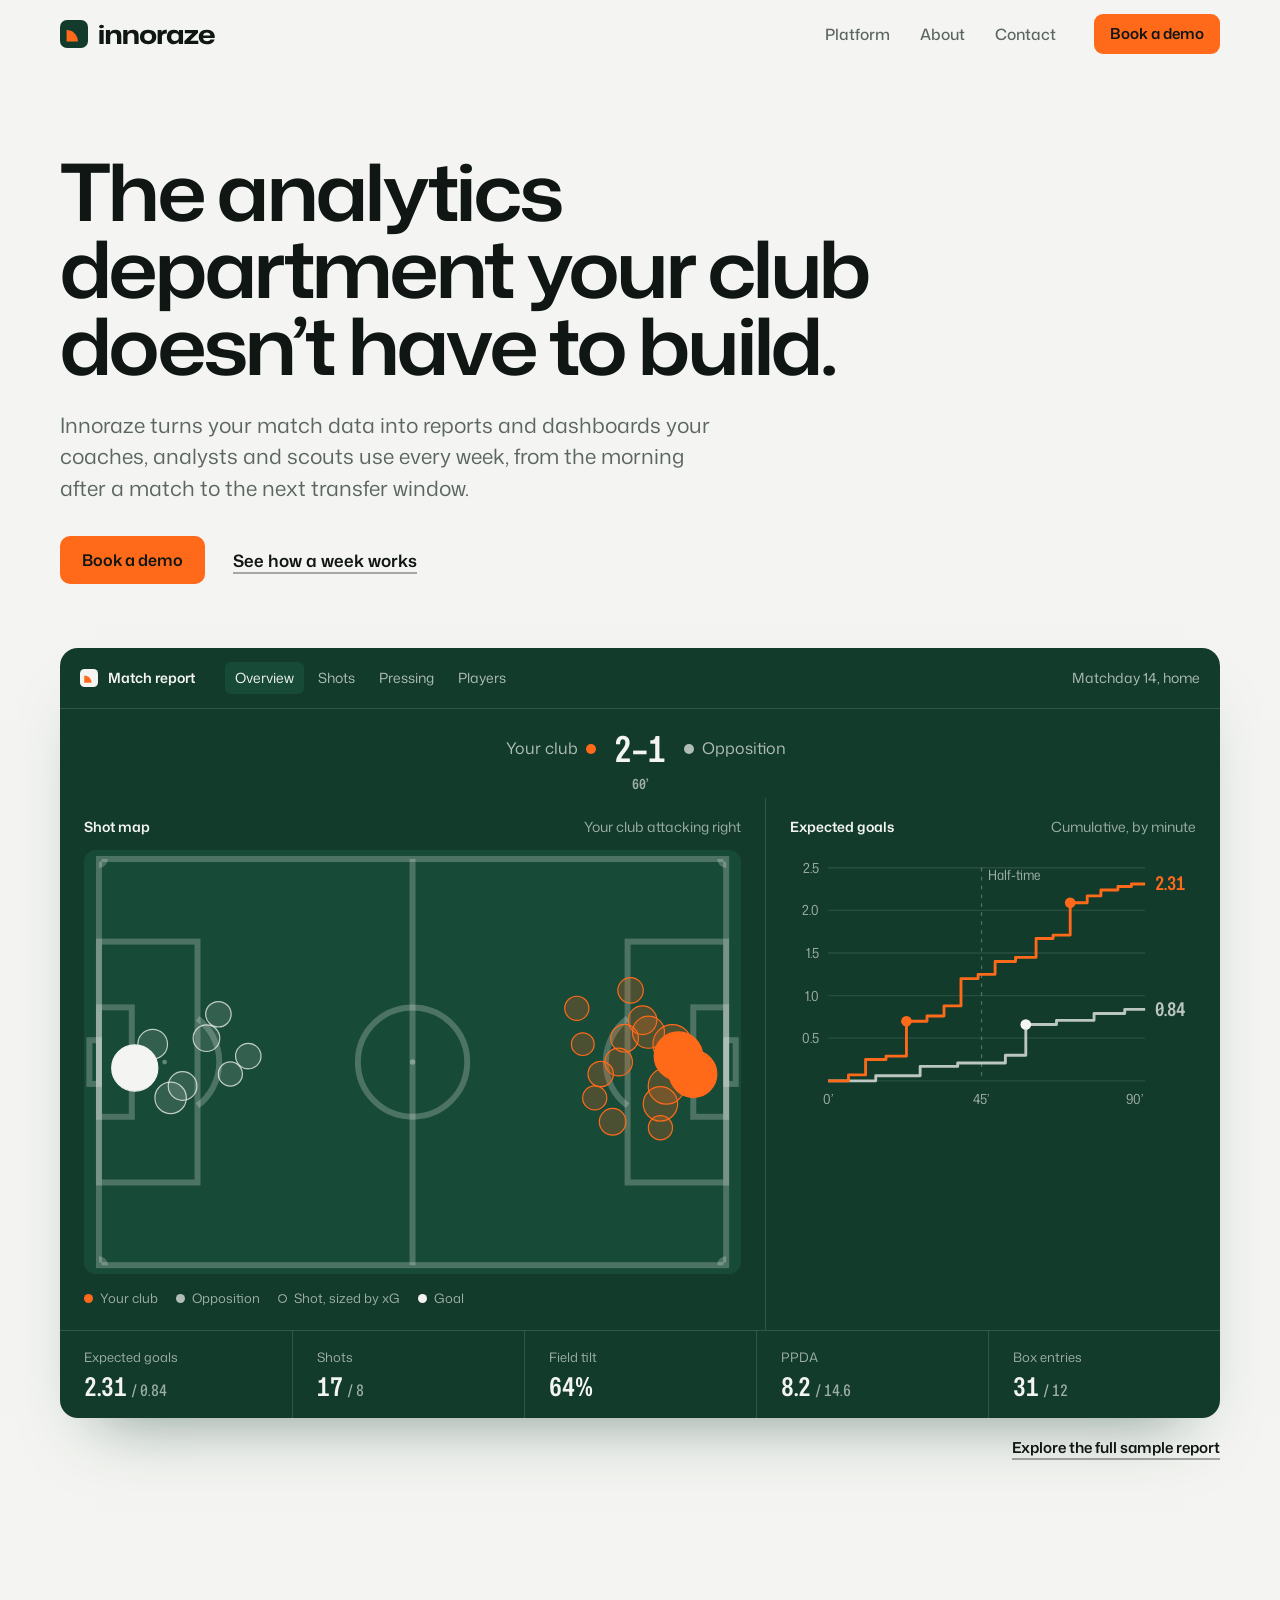
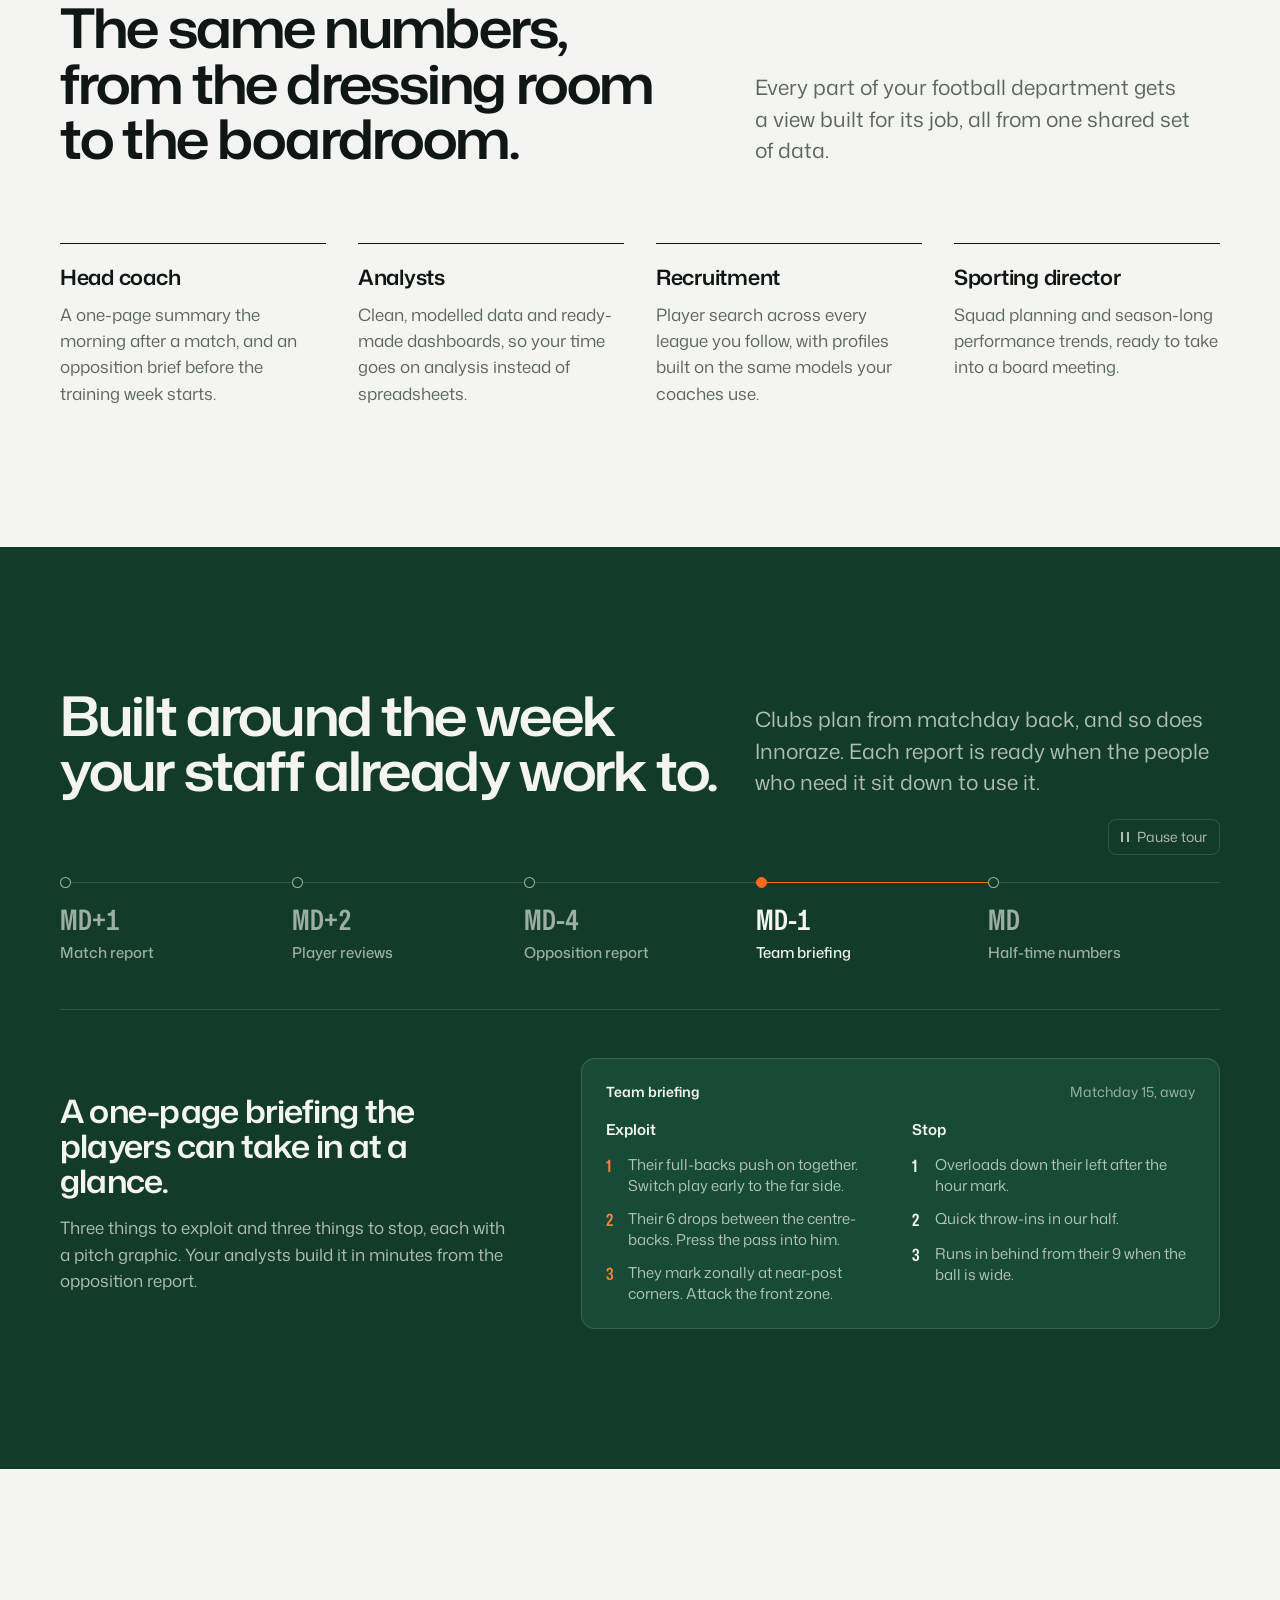
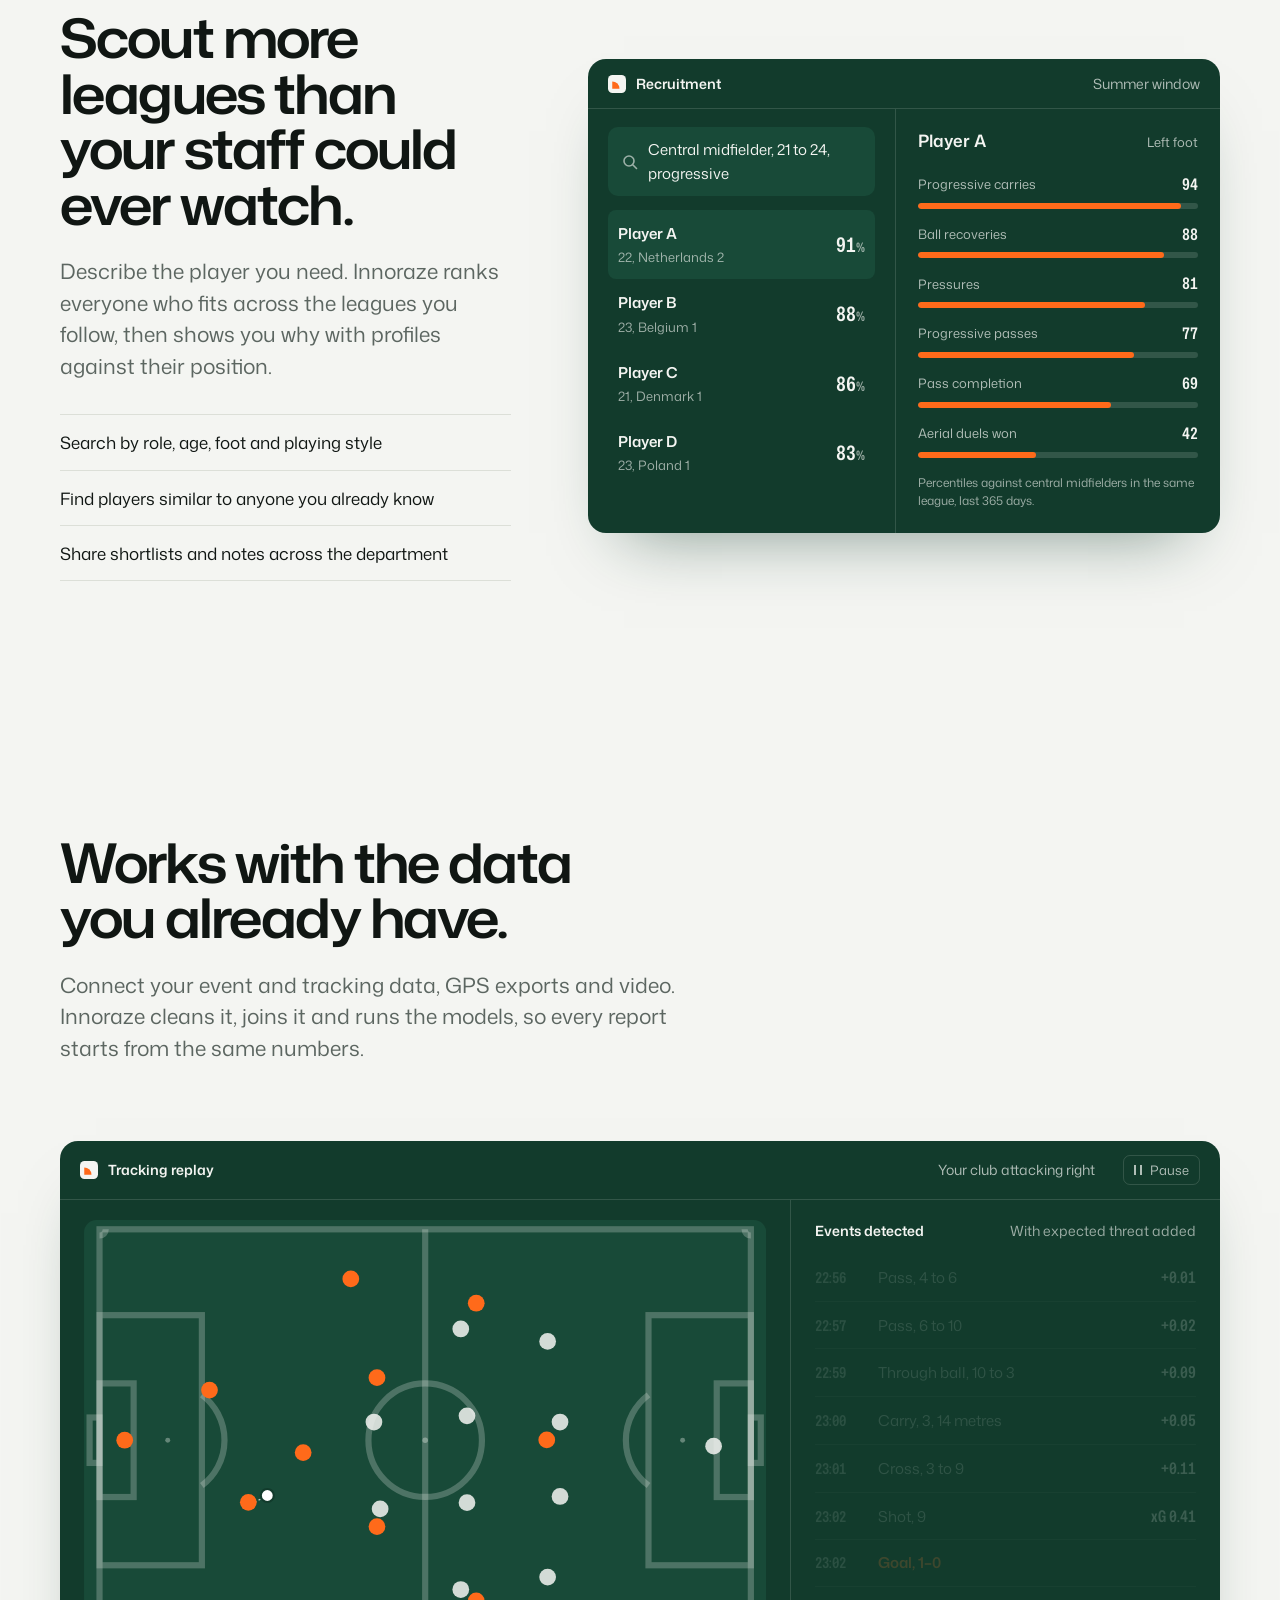
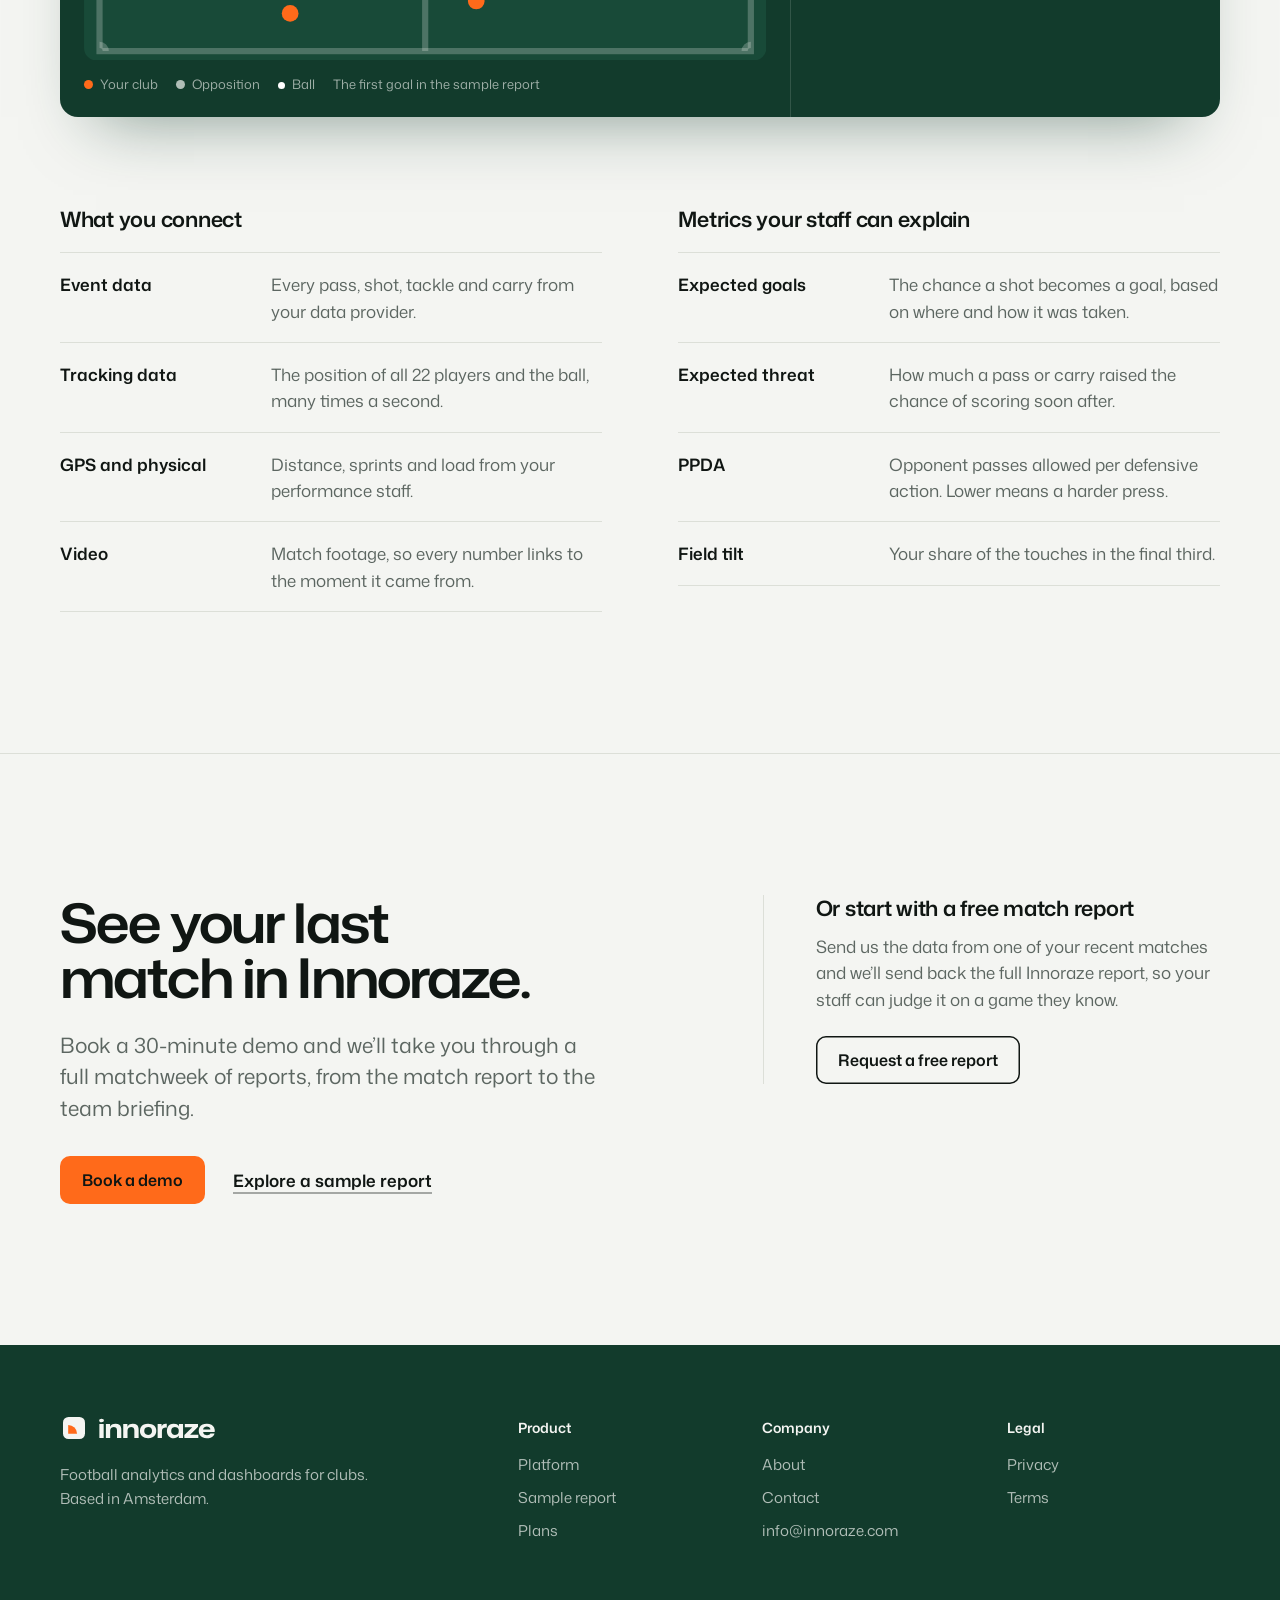
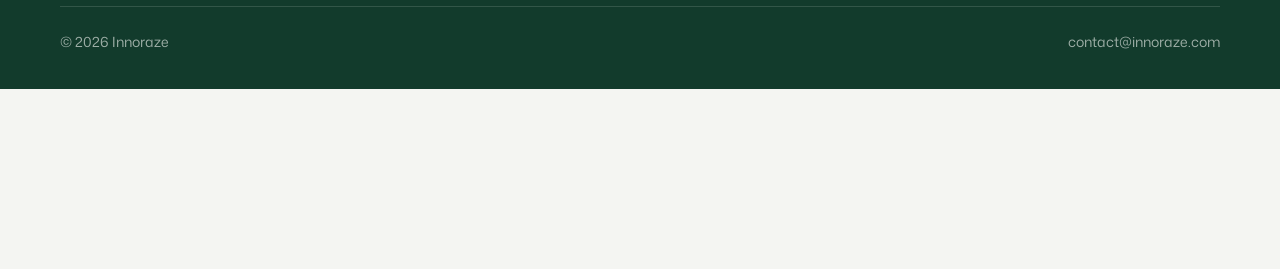
==== index.html @ e8c5c00a "Clean URLs and icon refresh" ====
<!doctype html>
<html lang="en-GB">
<head>
  <meta charset="utf-8">
  <meta name="viewport" content="width=device-width, initial-scale=1">
  <title>Innoraze | Football analytics and dashboards for clubs</title>
  <meta name="description" content="Innoraze turns your match data into reports and dashboards your coaches, analysts and scouts use every week, from the morning after a match to the next transfer window.">
  <link rel="canonical" href="https://innoraze.com/">
  <meta name="theme-color" content="#f4f5f2">
  <meta property="og:type" content="website">
  <meta property="og:site_name" content="Innoraze">
  <meta property="og:url" content="https://innoraze.com/">
  <meta property="og:title" content="Innoraze | Football analytics and dashboards for clubs">
  <meta property="og:description" content="Innoraze turns your match data into reports and dashboards your coaches, analysts and scouts use every week, from the morning after a match to the next transfer window.">
  <meta property="og:image" content="https://innoraze.com/assets/og.png?v=2">
  <meta property="og:image:width" content="1200">
  <meta property="og:image:height" content="630">
  <meta name="twitter:card" content="summary_large_image">
  <link rel="icon" href="assets/favicon.svg?v=2" type="image/svg+xml">
  <link rel="apple-touch-icon" href="assets/apple-touch-icon.png?v=2">
  <link rel="manifest" href="manifest.webmanifest?v=2">
  <link rel="preload" href="assets/fonts/mona-sans-latin.woff2" as="font" type="font/woff2" crossorigin>
  <link rel="stylesheet" href="assets/style.css?v=2">
  <script>document.documentElement.classList.add('js')</script>
  <script src="assets/app.js?v=2" defer></script>
</head>
<body>
  <a class="skip" href="#main">Skip to content</a>

  <header class="site-header" data-header>
    <div class="wrap">
      <a class="brand" href="./" aria-label="Innoraze home"><svg class="mark" viewBox="0 0 32 32" aria-hidden="true"><rect width="32" height="32" rx="8" fill="#123B2C"/><path d="M7.5 24.5V11.5a13 13 0 0 1 13 13z" fill="#FF6A1A"/></svg><svg aria-hidden="true" viewBox="0 -800 4480 840"><path fill="#101613" d="M52.22851911187172 0.0V-536.2859497070312H216.37266670912504V0.0ZM134.80059291049838 -597.5711199082434Q90.20216206088662 -597.5711199082434 67.28682670556009 -616.6426539830863Q44.371491350233555 -635.7141880579293 44.371491350233555 -666.285857282579Q44.371491350233555 -700.571793038398 69.28682060167193 -717.7861938476562Q94.20214985311031 -735.0005946569145 134.80059291049838 -735.0005946569145Q179.39902376011014 -735.0005946569145 202.31435911543667 -716.3576267790049Q225.2296944707632 -697.7146589010954 225.2296944707632 -666.285857282579Q225.2296944707632 -632.2856270931661 200.31436521932483 -614.9283735007048Q175.39903596788645 -597.5711199082434 134.80059291049838 -597.5711199082434Z M301.2285191118717 0.0V-536.2859497070312H459.6297450438142L465.315522108227 -442.02916957065463H473.5441144630313Q498.91542096436024 -492.0290265753865 552.1866367850453 -518.8717825748026Q605.4578526057303 -545.7145385742188 665.7433384470642 -545.7145385742188Q715.5146414600313 -545.7145385742188 756.4716962520033 -532.885978480801Q797.4287510439754 -520.0574183873832 827.1429844424129 -491.5431579593569Q856.8572178408504 -463.0288975313306 873.3286150228232 -415.90037929080427Q889.8000122047961 -368.77186105027795 889.8000122047961 -300.25766776129603V0.0H725.6558646075428V-270.2573486343026Q725.6558646075428 -318.5998291037977 714.1131426133215 -351.8996189683676Q702.5704206191003 -385.1994088329375 676.6278111040592 -402.4564601369202Q650.6852015890181 -419.71351144090295 607.3998168930411 -419.71351144090295Q563.8573399111629 -419.71351144090295 532.0719491112977 -400.5136518217623Q500.2865583114326 -381.3137922026217 482.8010402098298 -348.39979771338403Q465.315522108227 -315.48580322414637 465.315522108227 -273.029120747V0.0Z M963.2285191118717 0.0V-536.2859497070312H1121.6297450438142L1127.315522108227 -442.02916957065463H1135.5441144630313Q1160.9154209643602 -492.0290265753865 1214.1866367850453 -518.8717825748026Q1267.4578526057303 -545.7145385742188 1327.7433384470642 -545.7145385742188Q1377.5146414600313 -545.7145385742188 1418.4716962520033 -532.885978480801Q1459.4287510439754 -520.0574183873832 1489.1429844424129 -491.5431579593569Q1518.8572178408504 -463.0288975313306 1535.3286150228232 -415.90037929080427Q1551.800012204796 -368.77186105027795 1551.800012204796 -300.25766776129603V0.0H1387.6558646075428V-270.2573486343026Q1387.6558646075428 -318.5998291037977 1376.1131426133215 -351.8996189683676Q1364.5704206191003 -385.1994088329375 1338.6278111040592 -402.4564601369202Q1312.685201589018 -419.71351144090295 1269.3998168930411 -419.71351144090295Q1225.8573399111629 -419.71351144090295 1194.0719491112977 -400.5136518217623Q1162.2865583114326 -381.3137922026217 1144.8010402098298 -348.39979771338403Q1127.315522108227 -315.48580322414637 1127.315522108227 -273.029120747V0.0Z M1913.77117222175 9.885710798203945Q1843.5712193064392 9.885710798203945 1786.3141226619482 -8.75714198499918Q1729.0570260174572 -27.399994768202305 1687.7999145500362 -63.32857578806579Q1646.5428030826151 -99.25715680792928 1624.285676792264 -150.7286150250584Q1602.0285505019128 -202.2000732421875 1602.0285505019128 -267.71441650390625Q1602.0285505019128 -354.31443917378783 1640.6427795402706 -416.4858947750181Q1679.2570085786283 -478.65735037624836 1749.2140947598964 -512.1859444752336Q1819.1711809411645 -545.7145385742188 1913.77117222175 -545.7145385742188Q1983.9139805361629 -545.7145385742188 2041.1710771806538 -527.0716857910156Q2098.4281738251448 -508.4288330078125 2139.628140691668 -472.500251987949Q2180.828107558191 -436.5716709680855 2203.085233848542 -385.0287937708199Q2225.342360138893 -333.4859165735543 2225.342360138893 -267.7715611048043Q2225.342360138893 -182.40009940043092 2187.0424168147147 -119.78578840009868Q2148.742473490536 -57.171477399766445 2078.999673895538 -23.64288330078125Q2009.2568743005395 9.885710798203945 1913.77117222175 9.885710798203945ZM1913.714027620852 -117.45815255120397Q1960.3421247191727 -117.45815255120397 1993.2989257797599 -135.42944335751235Q2026.255726840347 -153.40073416382074 2043.7269627153873 -187.3005283884704Q2061.1981985904276 -221.20032261312008 2061.1981985904276 -267.7715611048043Q2061.1981985904276 -303.28570207953453 2051.255450438708 -331.32840227521956Q2041.3127022869885 -359.3711024709046 2022.4414725154638 -378.8995448537171Q2003.5702427439392 -398.4279872365296 1976.1276776976883 -408.7136169448495Q1948.6851126514375 -418.9992466531694 1913.77117222175 -418.9992466531694Q1867.7145019508898 -418.9992466531694 1834.7291285898536 -400.999383546412Q1801.7437552288175 -382.9995204396546 1784.2439470533282 -349.17116001807153Q1766.7441388778389 -315.3427995964885 1766.7441388778389 -267.71441650390625Q1766.7441388778389 -232.48598109558225 1776.6868870295584 -204.72899431362748Q1786.629635181278 -176.97200753167272 1805.5294372532517 -157.50070974975824Q1824.4292393252254 -138.02941196784377 1851.6860970612615 -127.74378225952387Q1878.9429547972977 -117.45815255120397 1913.714027620852 -117.45815255120397Z M2277.2285191118717 0.0V-536.2859497070312H2425.9439854174852L2432.0868687182665 -450.7147373743355H2438.2297677136958Q2455.372635319829 -495.1718994155526 2493.6440124474466 -519.5146379750222Q2531.915389575064 -543.8573765344918 2584.372436519712 -543.8573765344918Q2596.9152047261596 -543.8573765344918 2607.2865565679967 -543.3716823030263Q2617.657908409834 -542.8859880715609 2626.3721888922155 -541.5717337466776V-392.57052002102137Q2616.343668036163 -394.68476213887334 2604.372294396162 -395.6276027150452Q2592.400920756161 -396.5704432912171 2580.6581106968224 -396.5704432912171Q2536.943729069084 -396.5704432912171 2506.2295035179704 -382.0704816561192Q2475.515277966857 -367.57052002102137 2459.0153834708035 -337.35631539672613Q2442.51548897475 -307.1421107724309 2441.086961142719 -259.5708007849753V0.0Z M2885.428041294217 9.657149832695723Q2828.4853079654276 9.657149832695723 2781.6355061970003 -9.61885891721215Q2734.785704428573 -28.89486766712002 2701.078529878641 -65.24742947385278Q2667.371355328709 -101.59999128058553 2649.1856785360724 -152.7509566217152Q2631.000001743436 -203.90192196284485 2631.000001743436 -267.7144008092582Q2631.000001743436 -353.673092757026 2662.899934604764 -415.8652398775566Q2694.799867466092 -478.05738699808717 2752.2598637312 -511.45738874189556Q2809.7198599963076 -544.857390485704 2885.253636372527 -544.857390485704Q2934.9992396757007 -544.857390485704 2972.999078368768 -533.0002894811332Q3010.9989170618355 -521.1431884765625 3038.0130911692977 -500.0289777480066Q3065.02726527676 -478.91476701945066 3079.627195958048 -450.42914167046547H3086.5129673555493L3091.5574564623334 -536.2859497070312H3247.4571010023355V0.0H3084.7701956629753L3083.6558332182467 -87.34241420403123H3076.8483214961448Q3053.513024903834 -42.99975062906742 3001.856113979593 -16.67130039818585Q2950.199203055352 9.657149832695723 2885.428041294217 9.657149832695723ZM2937.5143467485905 -116.20100969448686Q2983.4207096417485 -116.20100969448686 3016.0805443332188 -134.61037989892066Q3048.740379024689 -153.01975010335445 3065.7409528011553 -184.1623962391168Q3082.7415265776217 -215.30504237487912 3082.7415265776217 -253.28579973429441V-284.4857561402023Q3082.7415265776217 -322.771323941648 3065.598085195022 -353.12827323004603Q3048.4546438124225 -383.48522251844406 3015.866242924019 -401.2707990389317Q2983.2778420356153 -419.0563755594194 2938.2286847792566 -419.0563755594194Q2895.263665848835 -419.0563755594194 2863.6113829748197 -401.4850420281291Q2831.9591001008043 -383.9137084968388 2814.265926129947 -350.05676095187664Q2796.572752159089 -316.1998134069145 2796.572752159089 -267.7144008092582Q2796.572752159089 -220.40038888156414 2813.715421836823 -186.21487426757812Q2830.8580915145576 -152.0293596535921 2862.4406607463957 -134.11518467403948Q2894.0232299782338 -116.20100969448686 2937.5143467485905 -116.20100969448686Z M3298.371568080038 0.0V-110.572345841676L3600.1410941034555 -410.99920131266117H3314.8287510462105V-536.2859497070312H3819.1427019387484V-428.7136352546513L3516.744588792324 -125.28674839437008H3830.828384835273V0.0Z M4154.932779947917 9.400004069010416Q4058.266316731771 9.400004069010416 3989.2998046875 -24.866658528645836Q3920.333292643229 -59.133321126302086 3883.4667154947915 -120.8333231608073Q3846.600138346354 -182.5333251953125 3846.600138346354 -264.8666585286458Q3846.600138346354 -352.5999755859375 3884.633371988932 -415.23331705729163Q3922.6666056315103 -477.8666585286458 3992.0997619628906 -511.5Q4061.532918294271 -545.1333414713541 4155.199361165364 -545.1333414713541Q4260.132486979167 -545.1333414713541 4330.132314046225 -505.79999796549475Q4400.132141113281 -466.46665445963544 4432.365376790365 -395.93332926432294Q4464.598612467448 -325.40000406901044 4455.198628743489 -230.86673990885416H4016.7997436523438Q4017.8663940429688 -190.60001627604166 4035.999674479167 -163.0999755859375Q4054.1329549153647 -135.59993489583331 4086.6995340983076 -121.36658732096353Q4119.26611328125 -107.13323974609374 4162.132670084636 -107.13323974609374Q4209.799255371094 -107.13323974609374 4244.965779622396 -124.66656494140625Q4280.132303873698 -142.19989013671875 4289.932291666667 -170.19989013671875H4450.531962076823Q4440.731994628906 -113.99993896484375 4400.432108561197 -73.76663208007812Q4360.132222493489 -33.5333251953125 4296.999064127604 -12.066660563151043Q4233.865905761719 9.400004069010416 4154.932779947917 9.400004069010416ZM4013.1331380208335 -312.73333740234375 4005.999715169271 -323.6000569661458H4299.999003092448L4291.132263183594 -313.26666259765625Q4291.198954264323 -352.26670328776044 4275.0656636556 -378.9667053222656Q4258.932373046875 -405.6667073567708 4228.5324605306 -419.3333740234375Q4198.132548014323 -433.0000406901042 4155.199361165364 -433.0000406901042Q4112.5994873046875 -433.0000406901042 4081.399576822917 -418.5000406901042Q4050.199666341146 -404.0000406901042 4032.8997192382812 -377.0333658854167Q4015.5997721354165 -350.0666910807292 4013.1331380208335 -312.73333740234375Z"/></svg></a>
      <button class="nav-toggle" type="button" aria-expanded="false" aria-controls="site-nav" data-nav-toggle><span></span><span class="sr-only">Menu</span></button>
      <nav class="nav" id="site-nav" aria-label="Main">
        <a href="platform">Platform</a><a href="about">About</a><a href="contact">Contact</a>
        <a class="btn btn--small" href="contact?topic=demo">Book a demo</a>
      </nav>
    </div>
  </header>

  <main id="main">
    <section class="hero" aria-labelledby="hero-title">
      <div class="wrap">
        <h1 class="display" id="hero-title">The analytics department your club doesn’t have to build.</h1>
        <p class="lede">Innoraze turns your match data into reports and dashboards your coaches, analysts and scouts use every week, from the morning after a match to the next transfer window.</p>
        <div class="actions">
          <a class="btn" href="contact">Book a demo</a>
          <a class="link" href="#matchweek">See how a week works</a>
        </div>

        <figure class="window hero-window" aria-label="Example Innoraze match report: your club won 2–1 with 2.31 expected goals to 0.84.">
          <div class="window__bar">
            <span class="window__title"><svg viewBox="0 0 32 32" aria-hidden="true"><rect width="32" height="32" rx="8" fill="#F4F5F2"/><path d="M7.5 24.5V11.5a13 13 0 0 1 13 13z" fill="#FF6A1A"/></svg>Match report</span>
            <span class="tabs-static" aria-hidden="true"><span>Overview</span><span>Shots</span><span>Pressing</span><span>Players</span></span>
            <span class="window__meta">Matchday 14, home</span>
          </div>

          <div class="score">
            <span class="team">Your club <i class="swatch"></i></span>
            <strong class="num">2–1</strong>
            <span class="team"><i class="swatch swatch--opp"></i> Opposition</span>
          </div>
          <p class="clock-row"><span class="num" data-clock>Full time</span></p>

          <div class="report">
            <div class="report__map">
              <p class="panel-title">Shot map <span>Your club attacking right</span></p>
              <svg viewBox="-2.5 -1.5 110 71" role="img" aria-label="Shot map: 17 shots for your club, 8 for the opposition"><rect class="pitch-turf" x="-2.5" y="-1.5" width="110" height="71" rx="2"/><g class="pitch-lines"><rect x="0" y="0" width="105" height="68"/><line x1="52.5" y1="0" x2="52.5" y2="68"/><circle cx="52.5" cy="34" r="9.15"/><rect x="0" y="13.84" width="16.5" height="40.32"/><rect x="0" y="24.84" width="5.5" height="18.32"/><path d="M16.5 26.69A9.15 9.15 0 0 1 16.5 41.31"/><rect x="88.5" y="13.84" width="16.5" height="40.32"/><rect x="99.5" y="24.84" width="5.5" height="18.32"/><path d="M88.5 26.69A9.15 9.15 0 0 0 88.5 41.31"/><rect x="-1.6" y="30.34" width="1.6" height="7.32"/><rect x="105" y="30.34" width="1.6" height="7.32"/><path d="M0 1A1 1 0 0 0 1 0M104 0A1 1 0 0 0 105 1M105 67A1 1 0 0 0 104 68M1 68A1 1 0 0 0 0 67"/></g><g fill="rgba(244,245,242,.35)"><circle cx="52.5" cy="34" r=".45"/><circle cx="11" cy="34" r=".4"/><circle cx="94" cy="34" r=".4"/></g><circle class="shot shot--us goal" cx="97" cy="33" r="4.05" style="--t:0.256"></circle><circle class="shot shot--us goal" cx="99.5" cy="36" r="3.94" style="--t:0.789"></circle><circle class="shot shot--us" cx="99" cy="35.5" r="3.70" style="--t:0.433"></circle><circle class="shot shot--us" cx="96" cy="31" r="3.26" style="--t:0.678"></circle><circle class="shot shot--us" cx="95" cy="38" r="3.05" style="--t:0.122"></circle><circle class="shot shot--us" cx="94" cy="41" r="2.88" style="--t:0.544"></circle><circle class="shot shot--us" cx="92" cy="29" r="2.69" style="--t:0.378"></circle><circle class="shot shot--us" cx="91" cy="27" r="2.40" style="--t:0.844"></circle><circle class="shot shot--us" cx="88" cy="30" r="2.32" style="--t:0.067"></circle><circle class="shot shot--us" cx="87" cy="34" r="2.32" style="--t:0.889"></circle><circle class="shot shot--us" cx="86" cy="44" r="2.23" style="--t:0.322"></circle><circle class="shot shot--us" cx="84" cy="36" r="2.13" style="--t:0.489"></circle><circle class="shot shot--us" cx="89" cy="22" r="2.13" style="--t:0.611"></circle><circle class="shot shot--us" cx="80" cy="25" r="2.02" style="--t:0.189"></circle><circle class="shot shot--us" cx="83" cy="40" r="2.02" style="--t:0.733"></circle><circle class="shot shot--us" cx="94" cy="45" r="2.02" style="--t:0.944"></circle><circle class="shot shot--us" cx="81" cy="31" r="1.90" style="--t:0.989"></circle><circle class="shot shot--opp goal" cx="6" cy="35" r="3.86" style="--t:0.644"></circle><circle class="shot shot--opp" cx="12" cy="40" r="2.63" style="--t:0.300"></circle><circle class="shot shot--opp" cx="9" cy="31" r="2.48" style="--t:0.578"></circle><circle class="shot shot--opp" cx="14" cy="38" r="2.40" style="--t:0.867"></circle><circle class="shot shot--opp" cx="18" cy="30" r="2.23" style="--t:0.156"></circle><circle class="shot shot--opp" cx="20" cy="26" r="2.13" style="--t:0.744"></circle><circle class="shot shot--opp" cx="25" cy="33" r="2.13" style="--t:0.967"></circle><circle class="shot shot--opp" cx="22" cy="36" r="2.02" style="--t:0.422"></circle></svg>
              <p class="legend"><span><i class="k-us"></i>Your club</span><span><i class="k-opp"></i>Opposition</span><span><i class="k-miss"></i>Shot, sized by xG</span><span><i class="k-goal"></i>Goal</span></p>
            </div>
            <div class="report__race">
              <p class="panel-title">Expected goals <span>Cumulative, by minute</span></p>
              <svg viewBox="0 0 320 206" role="img" aria-label="Expected goals over the match: 2.31 for your club, 0.84 for the opposition"><line class="chart-grid" x1="30" x2="280" y1="148.4" y2="148.4"/><text class="chart-label" x="23" y="152.4" text-anchor="end">0.5</text><line class="chart-grid" x1="30" x2="280" y1="114.8" y2="114.8"/><text class="chart-label" x="23" y="118.8" text-anchor="end">1.0</text><line class="chart-grid" x1="30" x2="280" y1="81.2" y2="81.2"/><text class="chart-label" x="23" y="85.2" text-anchor="end">1.5</text><line class="chart-grid" x1="30" x2="280" y1="47.6" y2="47.6"/><text class="chart-label" x="23" y="51.6" text-anchor="end">2.0</text><line class="chart-grid" x1="30" x2="280" y1="14.0" y2="14.0"/><text class="chart-label" x="23" y="18.0" text-anchor="end">2.5</text><line class="chart-grid" x1="30" x2="280" y1="182" y2="182"/><line class="chart-ht" x1="151.0" x2="151.0" y1="14" y2="182"/><text class="chart-label" x="30.0" y="200" text-anchor="middle">0’</text><text class="chart-label" x="151.0" y="200" text-anchor="middle">45’</text><text class="chart-label" x="271.9" y="200" text-anchor="middle">90’</text><text class="chart-label" x="156.0" y="24">Half-time</text><path class="race race--opp" d="M30.0 182.0H67.6V178.0H102.6V170.6H132.2V167.9H169.8V161.8H185.9V137.6H210.1V134.3H239.7V128.9H263.9V125.6H280.0" pathLength="1"/><circle class="race-goal race-goal--opp" cx="185.9" cy="137.6" r="4.2" style="--t:0.644"/><text class="chart-end" x="288" y="130.6" fill="rgba(244,245,242,.75)">0.84</text><path class="race race--us" d="M30.0 182.0H46.1V177.3H59.6V165.2H75.7V162.5H91.8V135.0H108.0V130.9H121.4V122.9H134.8V101.4H148.3V98.0H161.7V87.9H177.8V84.6H194.0V69.8H207.4V67.1H220.9V41.6H234.3V36.2H245.1V31.5H258.5V28.8H269.2V26.8H280.0" pathLength="1"/><circle class="race-goal race-goal--us" cx="91.8" cy="135.0" r="4.2" style="--t:0.256"/><circle class="race-goal race-goal--us" cx="220.9" cy="41.6" r="4.2" style="--t:0.789"/><text class="chart-end" x="288" y="31.8" fill="#FF6A1A">2.31</text></svg>
            </div>
          </div>

          <dl class="stats">
            <div><dt>Expected goals</dt><dd class="num">2.31 <small>/ 0.84</small></dd></div>
            <div><dt>Shots</dt><dd class="num">17 <small>/ 8</small></dd></div>
            <div><dt>Field tilt</dt><dd class="num">64%</dd></div>
            <div><dt>PPDA</dt><dd class="num">8.2 <small>/ 14.6</small></dd></div>
            <div><dt>Box entries</dt><dd class="num">31 <small>/ 12</small></dd></div>
          </dl>
        </figure>
        <p class="window-note"><a class="link" href="sample-report">Explore the full sample report</a></p>
      </div>
    </section>

    <section class="section" aria-labelledby="roles-title">
      <div class="wrap">
        <div class="section-head">
          <h2 class="h2" id="roles-title">The same numbers, from the dressing room to the boardroom.</h2>
          <p class="lede">Every part of your football department gets a view built for its job, all from one shared set of data.</p>
        </div>
        <ul class="roles">
          <li><h3 class="h3">Head coach</h3><p>A one-page summary the morning after a match, and an opposition brief before the training week starts.</p></li>
          <li><h3 class="h3">Analysts</h3><p>Clean, modelled data and ready-made dashboards, so your time goes on analysis instead of spreadsheets.</p></li>
          <li><h3 class="h3">Recruitment</h3><p>Player search across every league you follow, with profiles built on the same models your coaches use.</p></li>
          <li><h3 class="h3">Sporting director</h3><p>Squad planning and season-long performance trends, ready to take into a board meeting.</p></li>
        </ul>
      </div>
    </section>

    <section class="band dark section" id="matchweek" aria-labelledby="week-title">
      <div class="wrap">
        <div class="section-head">
          <h2 class="h2" id="week-title">Built around the week your staff already work to.</h2>
          <p class="lede">Clubs plan from matchday back, and so does Innoraze. Each report is ready when the people who need it sit down to use it.</p>
        </div>

        <div class="week" data-tabs data-week>
          <button class="week__control" type="button" data-week-toggle hidden><span class="icon-pause" aria-hidden="true"></span><span data-label>Pause tour</span></button>
          <div class="week__tabs" role="tablist" aria-label="The matchweek">
            <button class="week__tab" role="tab" id="t-md1" aria-controls="p-md1" aria-selected="true"><span class="num">MD+1</span><span class="day">Match report</span></button>
            <button class="week__tab" role="tab" id="t-md2" aria-controls="p-md2" aria-selected="false" tabindex="-1"><span class="num">MD+2</span><span class="day">Player reviews</span></button>
            <button class="week__tab" role="tab" id="t-md4" aria-controls="p-md4" aria-selected="false" tabindex="-1"><span class="num">MD-4</span><span class="day">Opposition report</span></button>
            <button class="week__tab" role="tab" id="t-mdm1" aria-controls="p-mdm1" aria-selected="false" tabindex="-1"><span class="num">MD-1</span><span class="day">Team briefing</span></button>
            <button class="week__tab" role="tab" id="t-md" aria-controls="p-md" aria-selected="false" tabindex="-1"><span class="num">MD</span><span class="day">Half-time numbers</span></button>
          </div>

          <div class="week__panel" role="tabpanel" id="p-md1" aria-labelledby="t-md1">
            <div class="week__copy">
              <h3 class="h3">The full match report, ready before the morning meeting.</h3>
              <p>Expected goals, shot maps, pressing, territory and set pieces for both teams, with the moments behind each number one click away.</p>
            </div>
            <div class="screen">
              <p class="panel-title">Field tilt by 15 minutes <span>Your share of final-third touches</span></p>
              <svg viewBox="0 0 384 180" role="img" aria-label="Field tilt by 15-minute period, between 55 and 71 per cent"><line class="chart-grid" x1="4" x2="344" y1="146" y2="146"/><line class="chart-ht" x1="4" x2="344" y1="82.0" y2="82.0"/><text class="chart-label" x="352" y="86.0">50%</text><rect x="16.5" y="71.8" width="31.7" height="74.2" rx="3" fill="#FF6A1A"/><text class="chart-end" x="32.3" y="64.8" text-anchor="middle" fill="#F4F5F2">58%</text><text class="chart-label" x="32.3" y="164" text-anchor="middle">0–15</text><rect x="73.1" y="55.1" width="31.7" height="90.9" rx="3" fill="#FF6A1A"/><text class="chart-end" x="89.0" y="48.1" text-anchor="middle" fill="#F4F5F2">71%</text><text class="chart-label" x="89.0" y="164" text-anchor="middle">15–30</text><rect x="129.8" y="66.6" width="31.7" height="79.4" rx="3" fill="#FF6A1A"/><text class="chart-end" x="145.7" y="59.6" text-anchor="middle" fill="#F4F5F2">62%</text><text class="chart-label" x="145.7" y="164" text-anchor="middle">30–45</text><rect x="186.5" y="75.6" width="31.7" height="70.4" rx="3" fill="#FF6A1A"/><text class="chart-end" x="202.3" y="68.6" text-anchor="middle" fill="#F4F5F2">55%</text><text class="chart-label" x="202.3" y="164" text-anchor="middle">45–60</text><rect x="243.1" y="57.7" width="31.7" height="88.3" rx="3" fill="#FF6A1A"/><text class="chart-end" x="259.0" y="50.7" text-anchor="middle" fill="#F4F5F2">69%</text><text class="chart-label" x="259.0" y="164" text-anchor="middle">60–75</text><rect x="299.8" y="61.5" width="31.7" height="84.5" rx="3" fill="#FF6A1A"/><text class="chart-end" x="315.7" y="54.5" text-anchor="middle" fill="#F4F5F2">66%</text><text class="chart-label" x="315.7" y="164" text-anchor="middle">75–90</text></svg>
              <dl class="metrics-row">
                <div><dt>Expected goals</dt><dd class="num">2.31</dd></div>
                <div><dt>High turnovers</dt><dd class="num">11</dd></div>
                <div><dt>PPDA</dt><dd class="num">8.2</dd></div>
                <div><dt>Set-piece xG</dt><dd class="num">0.46</dd></div>
              </dl>
            </div>
          </div>

          <div class="week__panel" role="tabpanel" id="p-md2" aria-labelledby="t-md2" hidden>
            <div class="week__copy">
              <h3 class="h3">A review for every player who featured.</h3>
              <p>Each player gets their own page: what they did on the ball, what they did without it, and how it compares with their season so far. Coaches can send it straight to the player’s phone.</p>
            </div>
            <div class="screen">
              <p class="panel-title">Number 8, central midfield <span>90 minutes</span></p>
              <svg viewBox="-2.5 -1.5 110 71" role="img" aria-label="Number 8's progressive passes and ball recoveries"><rect class="pitch-turf" x="-2.5" y="-1.5" width="110" height="71" rx="2"/><g class="pitch-lines"><rect x="0" y="0" width="105" height="68"/><line x1="52.5" y1="0" x2="52.5" y2="68"/><circle cx="52.5" cy="34" r="9.15"/><rect x="0" y="13.84" width="16.5" height="40.32"/><rect x="0" y="24.84" width="5.5" height="18.32"/><path d="M16.5 26.69A9.15 9.15 0 0 1 16.5 41.31"/><rect x="88.5" y="13.84" width="16.5" height="40.32"/><rect x="99.5" y="24.84" width="5.5" height="18.32"/><path d="M88.5 26.69A9.15 9.15 0 0 0 88.5 41.31"/><rect x="-1.6" y="30.34" width="1.6" height="7.32"/><rect x="105" y="30.34" width="1.6" height="7.32"/><path d="M0 1A1 1 0 0 0 1 0M104 0A1 1 0 0 0 105 1M105 67A1 1 0 0 0 104 68M1 68A1 1 0 0 0 0 67"/></g><g fill="rgba(244,245,242,.35)"><circle cx="52.5" cy="34" r=".45"/><circle cx="11" cy="34" r=".4"/><circle cx="94" cy="34" r=".4"/></g><defs><marker id="ah" viewBox="0 0 6 6" refX="5" refY="3" markerWidth="5" markerHeight="5" orient="auto-start-reverse"><path d="M0 0L6 3L0 6z" fill="#FF6A1A"/></marker></defs><line x1="48" y1="30" x2="66" y2="18" stroke="#FF6A1A" stroke-width="0.7" marker-end="url(#ah)"/><circle cx="48" cy="30" r=".9" fill="#FF6A1A"/><line x1="52" y1="40" x2="71" y2="47" stroke="#FF6A1A" stroke-width="0.7" marker-end="url(#ah)"/><circle cx="52" cy="40" r=".9" fill="#FF6A1A"/><line x1="44" y1="26" x2="63" y2="10" stroke="#FF6A1A" stroke-width="0.7" marker-end="url(#ah)"/><circle cx="44" cy="26" r=".9" fill="#FF6A1A"/><line x1="55" y1="35" x2="79" y2="33" stroke="#FF6A1A" stroke-width="0.7" marker-end="url(#ah)"/><circle cx="55" cy="35" r=".9" fill="#FF6A1A"/><line x1="50" y1="44" x2="68" y2="57" stroke="#FF6A1A" stroke-width="0.7" marker-end="url(#ah)"/><circle cx="50" cy="44" r=".9" fill="#FF6A1A"/><line x1="58" y1="28" x2="83" y2="24" stroke="#FF6A1A" stroke-width="0.7" marker-end="url(#ah)"/><circle cx="58" cy="28" r=".9" fill="#FF6A1A"/><line x1="46" y1="36" x2="64" y2="31" stroke="#FF6A1A" stroke-width="0.7" marker-end="url(#ah)"/><circle cx="46" cy="36" r=".9" fill="#FF6A1A"/><line x1="60" y1="41" x2="86" y2="44" stroke="#FF6A1A" stroke-width="0.7" marker-end="url(#ah)"/><circle cx="60" cy="41" r=".9" fill="#FF6A1A"/><line x1="53" y1="22" x2="74" y2="14" stroke="#FF6A1A" stroke-width="0.7" marker-end="url(#ah)"/><circle cx="53" cy="22" r=".9" fill="#FF6A1A"/><path d="M36.7 28.7l2.6 2.6M39.3 28.7l-2.6 2.6" stroke="#F4F5F2" stroke-width=".7" stroke-linecap="round"/><path d="M43.7 44.7l2.6 2.6M46.3 44.7l-2.6 2.6" stroke="#F4F5F2" stroke-width=".7" stroke-linecap="round"/><path d="M49.7 23.7l2.6 2.6M52.3 23.7l-2.6 2.6" stroke="#F4F5F2" stroke-width=".7" stroke-linecap="round"/><path d="M55.7 36.7l2.6 2.6M58.3 36.7l-2.6 2.6" stroke="#F4F5F2" stroke-width=".7" stroke-linecap="round"/><path d="M40.7 38.7l2.6 2.6M43.3 38.7l-2.6 2.6" stroke="#F4F5F2" stroke-width=".7" stroke-linecap="round"/><path d="M60.7 28.7l2.6 2.6M63.3 28.7l-2.6 2.6" stroke="#F4F5F2" stroke-width=".7" stroke-linecap="round"/><path d="M46.7 50.7l2.6 2.6M49.3 50.7l-2.6 2.6" stroke="#F4F5F2" stroke-width=".7" stroke-linecap="round"/></svg><p class="legend"><span><i class="k-us"></i>Progressive pass</span><span>&times;&ensp;Ball recovery</span></p>
              <dl class="metrics-row">
                <div><dt>Progressive passes</dt><dd class="num">9</dd></div>
                <div><dt>Ball recoveries</dt><dd class="num">7</dd></div>
                <div><dt>Pressures</dt><dd class="num">21</dd></div>
                <div><dt>xT added</dt><dd class="num">0.34</dd></div>
              </dl>
            </div>
          </div>

          <div class="week__panel" role="tabpanel" id="p-md4" aria-labelledby="t-md4" hidden>
            <div class="week__copy">
              <h3 class="h3">Know how the next opponent plays before you plan the week.</h3>
              <p>How they build up, where they press, who takes their set pieces and what has changed under their current coach, drawn from their last six matches.</p>
            </div>
            <div class="screen">
              <p class="panel-title">Opposition passing network <span>Last six matches</span></p>
              <svg viewBox="-2.5 -1.5 110 71" role="img" aria-label="Opposition passing network, with their left-sided build-up highlighted"><rect class="pitch-turf" x="-2.5" y="-1.5" width="110" height="71" rx="2"/><g class="pitch-lines"><rect x="0" y="0" width="105" height="68"/><line x1="52.5" y1="0" x2="52.5" y2="68"/><circle cx="52.5" cy="34" r="9.15"/><rect x="0" y="13.84" width="16.5" height="40.32"/><rect x="0" y="24.84" width="5.5" height="18.32"/><path d="M16.5 26.69A9.15 9.15 0 0 1 16.5 41.31"/><rect x="88.5" y="13.84" width="16.5" height="40.32"/><rect x="99.5" y="24.84" width="5.5" height="18.32"/><path d="M88.5 26.69A9.15 9.15 0 0 0 88.5 41.31"/><rect x="-1.6" y="30.34" width="1.6" height="7.32"/><rect x="105" y="30.34" width="1.6" height="7.32"/><path d="M0 1A1 1 0 0 0 1 0M104 0A1 1 0 0 0 105 1M105 67A1 1 0 0 0 104 68M1 68A1 1 0 0 0 0 67"/></g><g fill="rgba(244,245,242,.35)"><circle cx="52.5" cy="34" r=".45"/><circle cx="11" cy="34" r=".4"/><circle cx="94" cy="34" r=".4"/></g><line x1="23" y1="23" x2="40" y2="34" stroke="#F4F5F2" stroke-opacity="0.48" stroke-width="1.14" stroke-linecap="round"/><line x1="7" y1="34" x2="23" y2="23" stroke="#F4F5F2" stroke-opacity="0.41" stroke-width="0.93" stroke-linecap="round"/><line x1="23" y1="45" x2="37" y2="59" stroke="#F4F5F2" stroke-opacity="0.38" stroke-width="0.86" stroke-linecap="round"/><line x1="23" y1="45" x2="40" y2="34" stroke="#F4F5F2" stroke-opacity="0.41" stroke-width="0.93" stroke-linecap="round"/><line x1="40" y1="34" x2="54" y2="21" stroke="#F4F5F2" stroke-opacity="0.43" stroke-width="1.00" stroke-linecap="round"/><line x1="40" y1="34" x2="54" y2="47" stroke="#F4F5F2" stroke-opacity="0.38" stroke-width="0.86" stroke-linecap="round"/><line x1="54" y1="47" x2="37" y2="59" stroke="#F4F5F2" stroke-opacity="0.33" stroke-width="0.72" stroke-linecap="round"/><line x1="54" y1="47" x2="76" y2="57" stroke="#F4F5F2" stroke-opacity="0.30" stroke-width="0.65" stroke-linecap="round"/><line x1="37" y1="59" x2="76" y2="57" stroke="#F4F5F2" stroke-opacity="0.33" stroke-width="0.72" stroke-linecap="round"/><line x1="54" y1="21" x2="82" y2="34" stroke="#F4F5F2" stroke-opacity="0.30" stroke-width="0.65" stroke-linecap="round"/><line x1="74" y1="11" x2="82" y2="34" stroke="#F4F5F2" stroke-opacity="0.28" stroke-width="0.58" stroke-linecap="round"/><line x1="76" y1="57" x2="82" y2="34" stroke="#F4F5F2" stroke-opacity="0.26" stroke-width="0.51" stroke-linecap="round"/><line x1="7" y1="34" x2="23" y2="45" stroke="#F4F5F2" stroke-opacity="0.35" stroke-width="0.79" stroke-linecap="round"/><line x1="23" y1="23" x2="23" y2="45" stroke="#F4F5F2" stroke-opacity="0.38" stroke-width="0.86" stroke-linecap="round"/><line x1="23" y1="23" x2="37" y2="9" stroke="#FF6A1A" stroke-width="1.97" stroke-linecap="round"/><line x1="37" y1="9" x2="74" y2="11" stroke="#FF6A1A" stroke-width="1.70" stroke-linecap="round"/><line x1="37" y1="9" x2="54" y2="21" stroke="#FF6A1A" stroke-width="1.34" stroke-linecap="round"/><line x1="54" y1="21" x2="74" y2="11" stroke="#FF6A1A" stroke-width="1.25" stroke-linecap="round"/><circle cx="7" cy="34" r="3.56" fill="#123B2C" stroke="rgba(244,245,242,.8)" stroke-width=".6"/><text x="7" y="35.25" text-anchor="middle" font-size="3.4" font-weight="600" fill="#F4F5F2" style="font-stretch:80%">1</text><circle cx="23" cy="23" r="5.11" fill="#123B2C" stroke="#FF6A1A" stroke-width=".6"/><text x="23" y="24.25" text-anchor="middle" font-size="3.4" font-weight="600" fill="#F4F5F2" style="font-stretch:80%">5</text><circle cx="23" cy="45" r="4.38" fill="#123B2C" stroke="rgba(244,245,242,.8)" stroke-width=".6"/><text x="23" y="46.25" text-anchor="middle" font-size="3.4" font-weight="600" fill="#F4F5F2" style="font-stretch:80%">4</text><circle cx="37" cy="9" r="4.84" fill="#123B2C" stroke="#FF6A1A" stroke-width=".6"/><text x="37" y="10.25" text-anchor="middle" font-size="3.4" font-weight="600" fill="#F4F5F2" style="font-stretch:80%">3</text><circle cx="37" cy="59" r="4.02" fill="#123B2C" stroke="rgba(244,245,242,.8)" stroke-width=".6"/><text x="37" y="60.25" text-anchor="middle" font-size="3.4" font-weight="600" fill="#F4F5F2" style="font-stretch:80%">2</text><circle cx="40" cy="34" r="4.70" fill="#123B2C" stroke="rgba(244,245,242,.8)" stroke-width=".6"/><text x="40" y="35.25" text-anchor="middle" font-size="3.4" font-weight="600" fill="#F4F5F2" style="font-stretch:80%">6</text><circle cx="54" cy="21" r="4.56" fill="#123B2C" stroke="#FF6A1A" stroke-width=".6"/><text x="54" y="22.25" text-anchor="middle" font-size="3.4" font-weight="600" fill="#F4F5F2" style="font-stretch:80%">10</text><circle cx="54" cy="47" r="4.06" fill="#123B2C" stroke="rgba(244,245,242,.8)" stroke-width=".6"/><text x="54" y="48.25" text-anchor="middle" font-size="3.4" font-weight="600" fill="#F4F5F2" style="font-stretch:80%">8</text><circle cx="74" cy="11" r="4.20" fill="#123B2C" stroke="#FF6A1A" stroke-width=".6"/><text x="74" y="12.25" text-anchor="middle" font-size="3.4" font-weight="600" fill="#F4F5F2" style="font-stretch:80%">11</text><circle cx="76" cy="57" r="3.56" fill="#123B2C" stroke="rgba(244,245,242,.8)" stroke-width=".6"/><text x="76" y="58.25" text-anchor="middle" font-size="3.4" font-weight="600" fill="#F4F5F2" style="font-stretch:80%">7</text><circle cx="82" cy="34" r="3.38" fill="#123B2C" stroke="rgba(244,245,242,.8)" stroke-width=".6"/><text x="82" y="35.25" text-anchor="middle" font-size="3.4" font-weight="600" fill="#F4F5F2" style="font-stretch:80%">9</text></svg><p class="legend"><span><i class="k-us"></i>Most-used build-up route</span><span>Line weight shows passes between players</span></p>
              <dl class="metrics-row">
                <div><dt>Build-up down their left</dt><dd class="num">62%</dd></div>
                <div><dt>Passes per sequence</dt><dd class="num">5.4</dd></div>
                <div><dt>PPDA</dt><dd class="num">11.3</dd></div>
                <div><dt>Goals from set pieces</dt><dd class="num">4 <small class="muted">of 12</small></dd></div>
              </dl>
            </div>
          </div>

          <div class="week__panel" role="tabpanel" id="p-mdm1" aria-labelledby="t-mdm1" hidden>
            <div class="week__copy">
              <h3 class="h3">A one-page briefing the players can take in at a glance.</h3>
              <p>Three things to exploit and three things to stop, each with a pitch graphic. Your analysts build it in minutes from the opposition report.</p>
            </div>
            <div class="screen">
              <p class="panel-title">Team briefing <span>Matchday 15, away</span></p>
              <div class="brief">
                <div>
                  <h4>Exploit</h4>
                  <ol>
                    <li>Their full-backs push on together. Switch play early to the far side.</li>
                    <li>Their 6 drops between the centre-backs. Press the pass into him.</li>
                    <li>They mark zonally at near-post corners. Attack the front zone.</li>
                  </ol>
                </div>
                <div class="stop">
                  <h4>Stop</h4>
                  <ol>
                    <li>Overloads down their left after the hour mark.</li>
                    <li>Quick throw-ins in our half.</li>
                    <li>Runs in behind from their 9 when the ball is wide.</li>
                  </ol>
                </div>
              </div>
            </div>
          </div>

          <div class="week__panel" role="tabpanel" id="p-md" aria-labelledby="t-md" hidden>
            <div class="week__copy">
              <h3 class="h3">First-half numbers, in the dressing room at half-time.</h3>
              <p>Shot quality, territory and pressing for the first half, on a tablet within two minutes of the whistle.</p>
            </div>
            <div class="screen">
              <p class="panel-title">First half, matchday 15 <span>Your club / Opposition</span></p>
              <div class="pairs">
                <div class="pair"><span class="pair__label">Expected goals</span><span class="num">0.98</span><span class="pair__bar" aria-hidden="true"><span style="width:85.2%"></span><span style="width:14.8%"></span></span><span class="num">0.17</span></div>
<div class="pair"><span class="pair__label">Shots</span><span class="num">8</span><span class="pair__bar" aria-hidden="true"><span style="width:80.0%"></span><span style="width:20.0%"></span></span><span class="num">2</span></div>
<div class="pair"><span class="pair__label">Field tilt</span><span class="num">67%</span><span class="pair__bar" aria-hidden="true"><span style="width:67.0%"></span><span style="width:33.0%"></span></span><span class="num">33%</span></div>
<div class="pair"><span class="pair__label">Pressures in the final third</span><span class="num">34</span><span class="pair__bar" aria-hidden="true"><span style="width:69.4%"></span><span style="width:30.6%"></span></span><span class="num">15</span></div>
              </div>
            </div>
          </div>
        </div>
      </div>
    </section>

    <section class="section" id="recruitment" aria-labelledby="recruit-title">
      <div class="wrap split">
        <div>
          <h2 class="h2" id="recruit-title">Scout more leagues than your staff could ever watch.</h2>
          <p class="lede">Describe the player you need. Innoraze ranks everyone who fits across the leagues you follow, then shows you why with profiles against their position.</p>
          <ul class="checks">
            <li>Search by role, age, foot and playing style</li>
            <li>Find players similar to anyone you already know</li>
            <li>Share shortlists and notes across the department</li>
          </ul>
        </div>

        <figure class="window" aria-label="Example Innoraze player search with a shortlist of four central midfielders.">
          <div class="window__bar">
            <span class="window__title"><svg viewBox="0 0 32 32" aria-hidden="true"><rect width="32" height="32" rx="8" fill="#F4F5F2"/><path d="M7.5 24.5V11.5a13 13 0 0 1 13 13z" fill="#FF6A1A"/></svg>Recruitment</span>
            <span class="window__meta">Summer window</span>
          </div>
          <div class="scout">
            <div class="scout__list">
              <div class="search"><svg viewBox="0 0 16 16" aria-hidden="true"><circle cx="7" cy="7" r="5" fill="none" stroke="currentColor" stroke-width="1.6"/><path d="M11 11l3.5 3.5" stroke="currentColor" stroke-width="1.6" stroke-linecap="round"/></svg><span>Central midfielder, 21 to 24, progressive</span></div>
              <ul class="shortlist">
                <li class="is-active"><span class="who">Player A</span><span class="where">22, Netherlands 2</span><span class="match num">91<small>%</small></span></li>
                <li><span class="who">Player B</span><span class="where">23, Belgium 1</span><span class="match num">88<small>%</small></span></li>
                <li><span class="who">Player C</span><span class="where">21, Denmark 1</span><span class="match num">86<small>%</small></span></li>
                <li><span class="who">Player D</span><span class="where">23, Poland 1</span><span class="match num">83<small>%</small></span></li>
              </ul>
            </div>
            <div class="scout__detail">
              <div class="profile-head"><span class="who">Player A</span><span class="muted">Left foot</span></div>
              <ul class="pct">
                <li>Progressive carries<span class="num">94</span><span class="bar" aria-hidden="true"><span style="width:94%"></span></span></li>
<li>Ball recoveries<span class="num">88</span><span class="bar" aria-hidden="true"><span style="width:88%"></span></span></li>
<li>Pressures<span class="num">81</span><span class="bar" aria-hidden="true"><span style="width:81%"></span></span></li>
<li>Progressive passes<span class="num">77</span><span class="bar" aria-hidden="true"><span style="width:77%"></span></span></li>
<li>Pass completion<span class="num">69</span><span class="bar" aria-hidden="true"><span style="width:69%"></span></span></li>
<li>Aerial duels won<span class="num">42</span><span class="bar" aria-hidden="true"><span style="width:42%"></span></span></li>
              </ul>
              <p class="pct-note">Percentiles against central midfielders in the same league, last 365 days.</p>
            </div>
          </div>
        </figure>
      </div>
    </section>

    <section class="section section--tight-top" id="data" aria-labelledby="data-title">
      <div class="wrap">
        <div class="section-head section-head--stack">
          <h2 class="h2" id="data-title">Works with the data you already have.</h2>
          <p class="lede">Connect your event and tracking data, GPS exports and video. Innoraze cleans it, joins it and runs the models, so every report starts from the same numbers.</p>
        </div>

        <figure class="window tracking" aria-label="Tracking data replay: the seven-second move from the back that ends in the first goal of the sample match, with the events Innoraze detects.">
          <div class="window__bar">
            <span class="window__title"><svg viewBox="0 0 32 32" aria-hidden="true"><rect width="32" height="32" rx="8" fill="#F4F5F2"/><path d="M7.5 24.5V11.5a13 13 0 0 1 13 13z" fill="#FF6A1A"/></svg>Tracking replay</span>
            <span class="window__meta">Your club attacking right</span>
            <button class="window__btn" type="button" data-trk-toggle hidden><span class="icon-pause" aria-hidden="true"></span><span data-label>Pause</span></button>
          </div>
          <div class="tracking__body">
            <div class="tracking__pitch">
              <svg viewBox="-2.5 -1.5 110 71" role="img" aria-label="Replay of a passage of play from tracking data: your club moves the ball from the back to a goal in seven seconds" data-tracking-pitch><rect class="pitch-turf" x="-2.5" y="-1.5" width="110" height="71" rx="2"/><g class="pitch-lines"><rect x="0" y="0" width="105" height="68"/><line x1="52.5" y1="0" x2="52.5" y2="68"/><circle cx="52.5" cy="34" r="9.15"/><rect x="0" y="13.84" width="16.5" height="40.32"/><rect x="0" y="24.84" width="5.5" height="18.32"/><path d="M16.5 26.69A9.15 9.15 0 0 1 16.5 41.31"/><rect x="88.5" y="13.84" width="16.5" height="40.32"/><rect x="99.5" y="24.84" width="5.5" height="18.32"/><path d="M88.5 26.69A9.15 9.15 0 0 0 88.5 41.31"/><rect x="-1.6" y="30.34" width="1.6" height="7.32"/><rect x="105" y="30.34" width="1.6" height="7.32"/><path d="M0 1A1 1 0 0 0 1 0M104 0A1 1 0 0 0 105 1M105 67A1 1 0 0 0 104 68M1 68A1 1 0 0 0 0 67"/></g><g fill="rgba(244,245,242,.35)"><circle cx="52.5" cy="34" r=".45"/><circle cx="11" cy="34" r=".4"/><circle cx="94" cy="34" r=".4"/></g><path class="trk-trail" d=""/><g class="trk-players"></g><circle class="trk-ball" r="1.05" cx="-10" cy="-10"/></svg>
              <p class="legend"><span><i class="k-us"></i>Your club</span><span><i class="k-opp"></i>Opposition</span><span><i class="k-ball"></i>Ball</span><span>The first goal in the sample report</span></p>
            </div>
            <div class="tracking__log">
              <p class="panel-title">Events detected <span>With expected threat added</span></p>
              <ol class="events" data-trk-events><li><span class="num">22:56</span><span>Pass, 4 to 6</span><span class="num">+0.01</span></li><li><span class="num">22:57</span><span>Pass, 6 to 10</span><span class="num">+0.02</span></li><li><span class="num">22:59</span><span>Through ball, 10 to 3</span><span class="num">+0.09</span></li><li><span class="num">23:00</span><span>Carry, 3, 14 metres</span><span class="num">+0.05</span></li><li><span class="num">23:01</span><span>Cross, 3 to 9</span><span class="num">+0.11</span></li><li><span class="num">23:02</span><span>Shot, 9</span><span class="num">xG 0.41</span></li><li class="is-goal"><span class="num">23:02</span><span>Goal, 1–0</span><span class="num"></span></li></ol>
            </div>
          </div>
        </figure>

        <div class="data-grid">
          <div>
            <h3 class="h3">What you connect</h3>
            <dl class="defs">
              <div><dt>Event data</dt><dd>Every pass, shot, tackle and carry from your data provider.</dd></div>
              <div><dt>Tracking data</dt><dd>The position of all 22 players and the ball, many times a second.</dd></div>
              <div><dt>GPS and physical</dt><dd>Distance, sprints and load from your performance staff.</dd></div>
              <div><dt>Video</dt><dd>Match footage, so every number links to the moment it came from.</dd></div>
            </dl>
          </div>
          <div>
            <h3 class="h3">Metrics your staff can explain</h3>
            <dl class="defs">
              <div><dt>Expected goals</dt><dd>The chance a shot becomes a goal, based on where and how it was taken.</dd></div>
              <div><dt>Expected threat</dt><dd>How much a pass or carry raised the chance of scoring soon after.</dd></div>
              <div><dt>PPDA</dt><dd>Opponent passes allowed per defensive action. Lower means a harder press.</dd></div>
              <div><dt>Field tilt</dt><dd>Your share of the touches in the final third.</dd></div>
            </dl>
          </div>
        </div>
      </div>
    </section>

    <section class="closing" aria-labelledby="closing-title">
      <div class="wrap closing__inner">
        <div>
          <h2 class="h2" id="closing-title">See your last match in Innoraze.</h2>
          <p class="lede">Book a 30-minute demo and we’ll take you through a full matchweek of reports, from the match report to the team briefing.</p>
          <div class="actions"><a class="btn" href="contact?topic=demo">Book a demo</a><a class="link" href="sample-report">Explore a sample report</a></div>
        </div>
        <div class="offer">
          <h3 class="h3">Or start with a free match report</h3>
          <p>Send us the data from one of your recent matches and we’ll send back the full Innoraze report, so your staff can judge it on a game they know.</p>
          <a class="btn btn--ghost" href="contact?topic=report">Request a free report</a>
        </div>
      </div>
    </section>
  </main>

  <footer class="site-footer dark">
    <div class="wrap">
      <div class="footer-top">
        <div>
          <a class="brand" href="./" aria-label="Innoraze home"><svg class="mark" viewBox="0 0 32 32" aria-hidden="true"><rect width="32" height="32" rx="8" fill="#F4F5F2"/><path d="M7.5 24.5V11.5a13 13 0 0 1 13 13z" fill="#FF6A1A"/></svg><svg aria-hidden="true" viewBox="0 -800 4480 840"><path fill="#F4F5F2" d="M52.22851911187172 0.0V-536.2859497070312H216.37266670912504V0.0ZM134.80059291049838 -597.5711199082434Q90.20216206088662 -597.5711199082434 67.28682670556009 -616.6426539830863Q44.371491350233555 -635.7141880579293 44.371491350233555 -666.285857282579Q44.371491350233555 -700.571793038398 69.28682060167193 -717.7861938476562Q94.20214985311031 -735.0005946569145 134.80059291049838 -735.0005946569145Q179.39902376011014 -735.0005946569145 202.31435911543667 -716.3576267790049Q225.2296944707632 -697.7146589010954 225.2296944707632 -666.285857282579Q225.2296944707632 -632.2856270931661 200.31436521932483 -614.9283735007048Q175.39903596788645 -597.5711199082434 134.80059291049838 -597.5711199082434Z M301.2285191118717 0.0V-536.2859497070312H459.6297450438142L465.315522108227 -442.02916957065463H473.5441144630313Q498.91542096436024 -492.0290265753865 552.1866367850453 -518.8717825748026Q605.4578526057303 -545.7145385742188 665.7433384470642 -545.7145385742188Q715.5146414600313 -545.7145385742188 756.4716962520033 -532.885978480801Q797.4287510439754 -520.0574183873832 827.1429844424129 -491.5431579593569Q856.8572178408504 -463.0288975313306 873.3286150228232 -415.90037929080427Q889.8000122047961 -368.77186105027795 889.8000122047961 -300.25766776129603V0.0H725.6558646075428V-270.2573486343026Q725.6558646075428 -318.5998291037977 714.1131426133215 -351.8996189683676Q702.5704206191003 -385.1994088329375 676.6278111040592 -402.4564601369202Q650.6852015890181 -419.71351144090295 607.3998168930411 -419.71351144090295Q563.8573399111629 -419.71351144090295 532.0719491112977 -400.5136518217623Q500.2865583114326 -381.3137922026217 482.8010402098298 -348.39979771338403Q465.315522108227 -315.48580322414637 465.315522108227 -273.029120747V0.0Z M963.2285191118717 0.0V-536.2859497070312H1121.6297450438142L1127.315522108227 -442.02916957065463H1135.5441144630313Q1160.9154209643602 -492.0290265753865 1214.1866367850453 -518.8717825748026Q1267.4578526057303 -545.7145385742188 1327.7433384470642 -545.7145385742188Q1377.5146414600313 -545.7145385742188 1418.4716962520033 -532.885978480801Q1459.4287510439754 -520.0574183873832 1489.1429844424129 -491.5431579593569Q1518.8572178408504 -463.0288975313306 1535.3286150228232 -415.90037929080427Q1551.800012204796 -368.77186105027795 1551.800012204796 -300.25766776129603V0.0H1387.6558646075428V-270.2573486343026Q1387.6558646075428 -318.5998291037977 1376.1131426133215 -351.8996189683676Q1364.5704206191003 -385.1994088329375 1338.6278111040592 -402.4564601369202Q1312.685201589018 -419.71351144090295 1269.3998168930411 -419.71351144090295Q1225.8573399111629 -419.71351144090295 1194.0719491112977 -400.5136518217623Q1162.2865583114326 -381.3137922026217 1144.8010402098298 -348.39979771338403Q1127.315522108227 -315.48580322414637 1127.315522108227 -273.029120747V0.0Z M1913.77117222175 9.885710798203945Q1843.5712193064392 9.885710798203945 1786.3141226619482 -8.75714198499918Q1729.0570260174572 -27.399994768202305 1687.7999145500362 -63.32857578806579Q1646.5428030826151 -99.25715680792928 1624.285676792264 -150.7286150250584Q1602.0285505019128 -202.2000732421875 1602.0285505019128 -267.71441650390625Q1602.0285505019128 -354.31443917378783 1640.6427795402706 -416.4858947750181Q1679.2570085786283 -478.65735037624836 1749.2140947598964 -512.1859444752336Q1819.1711809411645 -545.7145385742188 1913.77117222175 -545.7145385742188Q1983.9139805361629 -545.7145385742188 2041.1710771806538 -527.0716857910156Q2098.4281738251448 -508.4288330078125 2139.628140691668 -472.500251987949Q2180.828107558191 -436.5716709680855 2203.085233848542 -385.0287937708199Q2225.342360138893 -333.4859165735543 2225.342360138893 -267.7715611048043Q2225.342360138893 -182.40009940043092 2187.0424168147147 -119.78578840009868Q2148.742473490536 -57.171477399766445 2078.999673895538 -23.64288330078125Q2009.2568743005395 9.885710798203945 1913.77117222175 9.885710798203945ZM1913.714027620852 -117.45815255120397Q1960.3421247191727 -117.45815255120397 1993.2989257797599 -135.42944335751235Q2026.255726840347 -153.40073416382074 2043.7269627153873 -187.3005283884704Q2061.1981985904276 -221.20032261312008 2061.1981985904276 -267.7715611048043Q2061.1981985904276 -303.28570207953453 2051.255450438708 -331.32840227521956Q2041.3127022869885 -359.3711024709046 2022.4414725154638 -378.8995448537171Q2003.5702427439392 -398.4279872365296 1976.1276776976883 -408.7136169448495Q1948.6851126514375 -418.9992466531694 1913.77117222175 -418.9992466531694Q1867.7145019508898 -418.9992466531694 1834.7291285898536 -400.999383546412Q1801.7437552288175 -382.9995204396546 1784.2439470533282 -349.17116001807153Q1766.7441388778389 -315.3427995964885 1766.7441388778389 -267.71441650390625Q1766.7441388778389 -232.48598109558225 1776.6868870295584 -204.72899431362748Q1786.629635181278 -176.97200753167272 1805.5294372532517 -157.50070974975824Q1824.4292393252254 -138.02941196784377 1851.6860970612615 -127.74378225952387Q1878.9429547972977 -117.45815255120397 1913.714027620852 -117.45815255120397Z M2277.2285191118717 0.0V-536.2859497070312H2425.9439854174852L2432.0868687182665 -450.7147373743355H2438.2297677136958Q2455.372635319829 -495.1718994155526 2493.6440124474466 -519.5146379750222Q2531.915389575064 -543.8573765344918 2584.372436519712 -543.8573765344918Q2596.9152047261596 -543.8573765344918 2607.2865565679967 -543.3716823030263Q2617.657908409834 -542.8859880715609 2626.3721888922155 -541.5717337466776V-392.57052002102137Q2616.343668036163 -394.68476213887334 2604.372294396162 -395.6276027150452Q2592.400920756161 -396.5704432912171 2580.6581106968224 -396.5704432912171Q2536.943729069084 -396.5704432912171 2506.2295035179704 -382.0704816561192Q2475.515277966857 -367.57052002102137 2459.0153834708035 -337.35631539672613Q2442.51548897475 -307.1421107724309 2441.086961142719 -259.5708007849753V0.0Z M2885.428041294217 9.657149832695723Q2828.4853079654276 9.657149832695723 2781.6355061970003 -9.61885891721215Q2734.785704428573 -28.89486766712002 2701.078529878641 -65.24742947385278Q2667.371355328709 -101.59999128058553 2649.1856785360724 -152.7509566217152Q2631.000001743436 -203.90192196284485 2631.000001743436 -267.7144008092582Q2631.000001743436 -353.673092757026 2662.899934604764 -415.8652398775566Q2694.799867466092 -478.05738699808717 2752.2598637312 -511.45738874189556Q2809.7198599963076 -544.857390485704 2885.253636372527 -544.857390485704Q2934.9992396757007 -544.857390485704 2972.999078368768 -533.0002894811332Q3010.9989170618355 -521.1431884765625 3038.0130911692977 -500.0289777480066Q3065.02726527676 -478.91476701945066 3079.627195958048 -450.42914167046547H3086.5129673555493L3091.5574564623334 -536.2859497070312H3247.4571010023355V0.0H3084.7701956629753L3083.6558332182467 -87.34241420403123H3076.8483214961448Q3053.513024903834 -42.99975062906742 3001.856113979593 -16.67130039818585Q2950.199203055352 9.657149832695723 2885.428041294217 9.657149832695723ZM2937.5143467485905 -116.20100969448686Q2983.4207096417485 -116.20100969448686 3016.0805443332188 -134.61037989892066Q3048.740379024689 -153.01975010335445 3065.7409528011553 -184.1623962391168Q3082.7415265776217 -215.30504237487912 3082.7415265776217 -253.28579973429441V-284.4857561402023Q3082.7415265776217 -322.771323941648 3065.598085195022 -353.12827323004603Q3048.4546438124225 -383.48522251844406 3015.866242924019 -401.2707990389317Q2983.2778420356153 -419.0563755594194 2938.2286847792566 -419.0563755594194Q2895.263665848835 -419.0563755594194 2863.6113829748197 -401.4850420281291Q2831.9591001008043 -383.9137084968388 2814.265926129947 -350.05676095187664Q2796.572752159089 -316.1998134069145 2796.572752159089 -267.7144008092582Q2796.572752159089 -220.40038888156414 2813.715421836823 -186.21487426757812Q2830.8580915145576 -152.0293596535921 2862.4406607463957 -134.11518467403948Q2894.0232299782338 -116.20100969448686 2937.5143467485905 -116.20100969448686Z M3298.371568080038 0.0V-110.572345841676L3600.1410941034555 -410.99920131266117H3314.8287510462105V-536.2859497070312H3819.1427019387484V-428.7136352546513L3516.744588792324 -125.28674839437008H3830.828384835273V0.0Z M4154.932779947917 9.400004069010416Q4058.266316731771 9.400004069010416 3989.2998046875 -24.866658528645836Q3920.333292643229 -59.133321126302086 3883.4667154947915 -120.8333231608073Q3846.600138346354 -182.5333251953125 3846.600138346354 -264.8666585286458Q3846.600138346354 -352.5999755859375 3884.633371988932 -415.23331705729163Q3922.6666056315103 -477.8666585286458 3992.0997619628906 -511.5Q4061.532918294271 -545.1333414713541 4155.199361165364 -545.1333414713541Q4260.132486979167 -545.1333414713541 4330.132314046225 -505.79999796549475Q4400.132141113281 -466.46665445963544 4432.365376790365 -395.93332926432294Q4464.598612467448 -325.40000406901044 4455.198628743489 -230.86673990885416H4016.7997436523438Q4017.8663940429688 -190.60001627604166 4035.999674479167 -163.0999755859375Q4054.1329549153647 -135.59993489583331 4086.6995340983076 -121.36658732096353Q4119.26611328125 -107.13323974609374 4162.132670084636 -107.13323974609374Q4209.799255371094 -107.13323974609374 4244.965779622396 -124.66656494140625Q4280.132303873698 -142.19989013671875 4289.932291666667 -170.19989013671875H4450.531962076823Q4440.731994628906 -113.99993896484375 4400.432108561197 -73.76663208007812Q4360.132222493489 -33.5333251953125 4296.999064127604 -12.066660563151043Q4233.865905761719 9.400004069010416 4154.932779947917 9.400004069010416ZM4013.1331380208335 -312.73333740234375 4005.999715169271 -323.6000569661458H4299.999003092448L4291.132263183594 -313.26666259765625Q4291.198954264323 -352.26670328776044 4275.0656636556 -378.9667053222656Q4258.932373046875 -405.6667073567708 4228.5324605306 -419.3333740234375Q4198.132548014323 -433.0000406901042 4155.199361165364 -433.0000406901042Q4112.5994873046875 -433.0000406901042 4081.399576822917 -418.5000406901042Q4050.199666341146 -404.0000406901042 4032.8997192382812 -377.0333658854167Q4015.5997721354165 -350.0666910807292 4013.1331380208335 -312.73333740234375Z"/></svg></a>
          <p>Football analytics and dashboards for clubs. Based in Amsterdam.</p>
        </div>
        <div>
          <h2>Product</h2>
          <ul><li><a href="platform">Platform</a></li><li><a href="sample-report">Sample report</a></li><li><a href="platform#plans">Plans</a></li></ul>
        </div>
        <div>
          <h2>Company</h2>
          <ul><li><a href="about">About</a></li><li><a href="contact">Contact</a></li><li><a href="mailto:info@innoraze.com">info@innoraze.com</a></li></ul>
        </div>
        <div>
          <h2>Legal</h2>
          <ul><li><a href="privacy">Privacy</a></li><li><a href="terms">Terms</a></li></ul>
        </div>
      </div>
      <div class="footer-bottom">
        <span>&copy; 2026 Innoraze</span>
        <a href="mailto:contact@innoraze.com">contact@innoraze.com</a>
      </div>
    </div>
  </footer>
</body>
</html>
---- assets/style.css ----
/* Innoraze */

@font-face {
  font-family: "Mona Sans";
  src: url("fonts/mona-sans-latin.woff2") format("woff2");
  font-weight: 200 900;
  font-stretch: 75% 125%;
  font-display: swap;
  unicode-range: U+0000-00FF, U+0131, U+0152-0153, U+02BB-02BC, U+02C6, U+02DA, U+02DC, U+0304, U+0308, U+0329, U+2000-206F, U+20AC, U+2122, U+2191, U+2193, U+2212, U+2215, U+FEFF, U+FFFD;
}
@font-face {
  font-family: "Mona Sans";
  src: url("fonts/mona-sans-latin-ext.woff2") format("woff2");
  font-weight: 200 900;
  font-stretch: 75% 125%;
  font-display: swap;
  unicode-range: U+0100-02BA, U+02BD-02C5, U+02C7-02CC, U+02CE-02D7, U+02DD-02FF, U+1D00-1DBF, U+1E00-1E9F, U+1EF2-1EFF, U+2020, U+20A0-20AB, U+20AD-20C0, U+2113, U+2C60-2C7F, U+A720-A7FF;
}

:root {
  --chalk: #f4f5f2;
  --ink: #101613;
  --slate: #5c6661;
  --rule: #dcdfd8;
  --pitch: #123b2c;
  --pitch-2: #184a38;
  --pitch-3: #1f5743;
  --oranje: #ff6a1a;
  --oranje-text: #ff7d36;
  --on-dark: #f4f5f2;
  --on-dark-2: rgba(244, 245, 242, 0.7);
  --on-dark-3: rgba(244, 245, 242, 0.62);
  --line-dark: rgba(244, 245, 242, 0.14);

  --max: 1240px;
  --gutter: clamp(20px, 4vw, 40px);
  --section: clamp(88px, 11vw, 152px);

  --font: "Mona Sans", ui-sans-serif, system-ui, -apple-system, "Segoe UI", sans-serif;
  --focus: var(--ink);
}

*, *::before, *::after { box-sizing: border-box; }

html { -webkit-text-size-adjust: 100%; scroll-padding-top: 88px; }
@media (prefers-reduced-motion: no-preference) { html { scroll-behavior: smooth; } }

body {
  margin: 0;
  background: var(--chalk);
  color: var(--ink);
  font-family: var(--font);
  font-size: 1.0625rem;
  line-height: 1.55;
  font-stretch: 100%;
  -webkit-font-smoothing: antialiased;
  -moz-osx-font-smoothing: grayscale;
  text-rendering: optimizeLegibility;
}

img, svg { display: block; max-width: 100%; }
a { color: inherit; }
p, figure { margin: 0; }
h1, h2, h3 { margin: 0; font-weight: 600; }
ul, ol, dl, dd { margin: 0; padding: 0; }
ul, ol { list-style: none; }
button { font: inherit; color: inherit; }

:focus-visible { outline: 2px solid var(--focus); outline-offset: 3px; border-radius: 4px; }
.dark { --focus: var(--on-dark); }

.skip {
  position: absolute; left: 12px; top: -60px; z-index: 100;
  background: var(--ink); color: var(--chalk); padding: 10px 14px; border-radius: 8px; text-decoration: none;
}
.skip:focus { top: 12px; }

.wrap { max-width: var(--max); margin-inline: auto; padding-inline: var(--gutter); }

/* Type ------------------------------------------------------------ */

.display, .h2 {
  font-stretch: 112%;
  font-weight: 600;
  letter-spacing: -0.034em;
  text-wrap: balance;
}
.display { font-size: clamp(2.6rem, 1.4rem + 4.4vw, 5.25rem); line-height: 0.98; }
.h2 { font-size: clamp(2rem, 1.25rem + 2.7vw, 3.4rem); line-height: 1.02; }
.h3 { font-size: 1.3125rem; line-height: 1.25; letter-spacing: -0.012em; font-stretch: 104%; }

.lede { font-size: clamp(1.125rem, 1.02rem + 0.4vw, 1.3125rem); line-height: 1.5; color: var(--slate); max-width: 34em; text-wrap: pretty; }
.dark .lede { color: var(--on-dark-2); }
.muted { color: var(--slate); }
.dark .muted { color: var(--on-dark-2); }

.num { font-stretch: 78%; font-weight: 600; font-variant-numeric: tabular-nums; letter-spacing: 0; }

/* Buttons --------------------------------------------------------- */

.btn {
  display: inline-flex; align-items: center; justify-content: center;
  min-height: 48px; padding: 0 22px;
  border-radius: 10px; border: 0;
  background: var(--oranje); color: var(--ink);
  font-weight: 600; font-size: 1rem; text-decoration: none; cursor: pointer;
  transition: background-color 0.15s ease;
}
.btn:hover { background: #ff8340; }
.btn--small { min-height: 40px; padding: 0 16px; font-size: 0.9375rem; border-radius: 9px; }

.link {
  font-weight: 600; text-decoration: underline; text-decoration-thickness: 1.5px;
  text-underline-offset: 5px; text-decoration-color: rgba(16, 22, 19, 0.35);
  transition: text-decoration-color 0.15s ease;
}
.link:hover { text-decoration-color: currentColor; }
.dark .link, .window .link { text-decoration-color: rgba(244, 245, 242, 0.4); }
.dark .link:hover { text-decoration-color: currentColor; }

.actions { display: flex; flex-wrap: wrap; align-items: center; gap: 14px 28px; }

/* Header ---------------------------------------------------------- */

.site-header {
  position: sticky; top: 0; z-index: 50;
  background: rgba(244, 245, 242, 0.88);
  -webkit-backdrop-filter: saturate(1.4) blur(14px);
  backdrop-filter: saturate(1.4) blur(14px);
  border-bottom: 1px solid transparent;
  transition: border-color 0.2s ease;
}
.site-header.is-scrolled { border-bottom-color: var(--rule); }
.site-header .wrap { display: flex; align-items: center; height: 68px; gap: 40px; }

.brand { display: inline-flex; align-items: center; gap: 10px; text-decoration: none; flex-shrink: 0; }
.brand svg { height: 22px; width: auto; }
.brand .mark { height: 28px; width: 28px; }

.nav { display: flex; align-items: center; gap: 30px; margin-left: auto; }
.nav a:not(.btn) { text-decoration: none; font-size: 0.9688rem; font-weight: 500; color: var(--slate); transition: color 0.15s ease; }
.nav a:not(.btn):hover, .nav a[aria-current="page"] { color: var(--ink); }
.nav .btn { margin-left: 8px; }

.nav-toggle {
  display: none; margin-left: auto; width: 44px; height: 44px; border: 0; background: none; cursor: pointer;
  align-items: center; justify-content: center; border-radius: 8px;
}
.nav-toggle > span:first-child, .nav-toggle > span:first-child::before, .nav-toggle > span:first-child::after {
  display: block; width: 20px; height: 2px; background: var(--ink); border-radius: 2px; position: relative;
  transition: transform 0.2s ease, background-color 0.2s ease;
}
.nav-toggle > span:first-child::before, .nav-toggle > span:first-child::after { content: ""; position: absolute; left: 0; }
.nav-toggle > span:first-child::before { top: -6px; }
.nav-toggle > span:first-child::after { top: 6px; }
.nav-toggle[aria-expanded="true"] > span:first-child { background: transparent; }
.nav-toggle[aria-expanded="true"] > span:first-child::before { transform: translateY(6px) rotate(45deg); }
.nav-toggle[aria-expanded="true"] > span:first-child::after { transform: translateY(-6px) rotate(-45deg); }

@media (max-width: 860px) {
  .nav-toggle { display: inline-flex; }
  .nav {
    position: absolute; left: 0; right: 0; top: 68px;
    flex-direction: column; align-items: stretch; gap: 0;
    background: var(--chalk); border-bottom: 1px solid var(--rule);
    padding: 8px var(--gutter) 24px;
    display: none;
  }
  .nav.is-open { display: flex; }
  .nav a:not(.btn) { padding: 14px 0; font-size: 1.125rem; color: var(--ink); border-bottom: 1px solid var(--rule); }
  .nav .btn { margin: 20px 0 0; }
}

/* Hero ------------------------------------------------------------ */

.hero { padding-top: clamp(48px, 6.5vw, 88px); }
.hero .display { max-width: 13.5em; }
.hero .lede { margin-top: 26px; max-width: 31em; }
.hero .actions { margin-top: 32px; }

/* Product window (dark UI) ---------------------------------------- */

.window {
  --focus: var(--on-dark);
  background: var(--pitch);
  color: var(--on-dark);
  border-radius: 18px;
  overflow: hidden;
  box-shadow: 0 36px 64px -36px rgba(18, 59, 44, 0.5);
}
.window__bar {
  display: flex; align-items: center; gap: 16px;
  padding: 14px 20px;
  border-bottom: 1px solid var(--line-dark);
  font-size: 0.875rem; color: var(--on-dark-2);
}
.window__bar .tabs-static { display: flex; gap: 4px; margin-left: 14px; }
.window__bar .tabs-static span { padding: 5px 10px; border-radius: 6px; }
.window__bar .tabs-static span:first-child { background: var(--pitch-2); color: var(--on-dark); }
.window__title { color: var(--on-dark); font-weight: 600; display: inline-flex; align-items: center; gap: 10px; }
.window__title svg { width: 18px; height: 18px; }
.window__meta { margin-left: auto; }

.hero-window { margin-top: clamp(44px, 5vw, 64px); }

.score {
  display: flex; align-items: center; justify-content: center; gap: 18px;
  padding: 22px 20px 6px;
  font-size: 1rem; color: var(--on-dark-2);
}
.score strong { font-size: 2.25rem; line-height: 1; color: var(--on-dark); font-weight: 600; }
.score .team { display: inline-flex; align-items: center; gap: 8px; min-width: 7.5em; }
.score .team:first-child { justify-content: flex-end; }
.score .swatch { width: 10px; height: 10px; border-radius: 50%; background: var(--oranje); flex-shrink: 0; }
.score .swatch--opp { background: var(--on-dark-2); }
.clock-row { text-align: center; font-size: 0.875rem; color: var(--on-dark-3); padding-bottom: 4px; }

.report { display: grid; grid-template-columns: 1.55fr 1fr; gap: 0; }
.report__map, .report__race { padding: 18px 24px 22px; }
.report__race { border-left: 1px solid var(--line-dark); display: flex; flex-direction: column; }
.panel-title { font-size: 0.875rem; font-weight: 600; color: var(--on-dark); margin-bottom: 12px; display: flex; justify-content: space-between; gap: 12px; }
.panel-title span { font-weight: 400; color: var(--on-dark-3); text-align: right; }
@media (max-width: 560px) {
  .panel-title { flex-direction: column; gap: 2px; }
  .panel-title span { text-align: left; }
  .screen { padding: 18px 16px 20px; }
}
.legend { display: flex; flex-wrap: wrap; gap: 6px 18px; margin-top: 14px; font-size: 0.8125rem; color: var(--on-dark-3); }
.legend i { display: inline-block; width: 9px; height: 9px; border-radius: 50%; margin-right: 7px; vertical-align: 0; }
.legend .k-us { background: var(--oranje); }
.legend .k-opp { background: var(--on-dark-2); }
.legend .k-miss { border: 1.5px solid var(--on-dark-2); }

.stats { display: grid; grid-template-columns: repeat(5, 1fr); border-top: 1px solid var(--line-dark); }
.stats div { padding: 16px 24px 18px; }
.stats div + div { border-left: 1px solid var(--line-dark); }
.stats dt { font-size: 0.8125rem; color: var(--on-dark-3); }
.stats dd { margin-top: 4px; font-size: 1.625rem; line-height: 1.1; }
.stats dd small { font-size: 1rem; color: var(--on-dark-3); font-weight: 500; }

/* svg pitch + charts */
.pitch-lines { fill: none; stroke: rgba(244, 245, 242, 0.24); stroke-width: 1; vector-effect: non-scaling-stroke; }
.pitch-turf { fill: var(--pitch-2); }
.shot { transform-box: fill-box; transform-origin: center; }
.shot--us { fill: rgba(255, 106, 26, 0.22); stroke: var(--oranje); stroke-width: 1.2; vector-effect: non-scaling-stroke; }
.shot--us.goal { fill: var(--oranje); }
.shot--opp { fill: rgba(244, 245, 242, 0.12); stroke: rgba(244, 245, 242, 0.75); stroke-width: 1.2; vector-effect: non-scaling-stroke; }
.shot--opp.goal { fill: var(--on-dark); stroke: var(--on-dark); }

.chart-grid { stroke: rgba(244, 245, 242, 0.1); stroke-width: 1; }
.chart-ht { stroke: rgba(244, 245, 242, 0.28); stroke-width: 1; stroke-dasharray: 3 4; }
.chart-label { fill: var(--on-dark-3); font-size: 11px; font-stretch: 90%; }
.chart-end { font-size: 15px; font-weight: 600; font-stretch: 78%; font-variant-numeric: tabular-nums; }
.race { fill: none; stroke-width: 2.25; stroke-linejoin: round; }
.race--us { stroke: var(--oranje); }
.race--opp { stroke: rgba(244, 245, 242, 0.75); }
.race-goal--us { fill: var(--oranje); }
.race-goal--opp { fill: var(--on-dark); }

/* One orchestrated load moment: the match replays in the report. */
.js .hero-window .shot,
.js .hero-window .race-goal { opacity: 0; }
.js .hero-window .race { stroke-dasharray: 1; stroke-dashoffset: 1; }
.js .hero-window.is-played .race { transition: stroke-dashoffset 2.6s linear 0.4s; stroke-dashoffset: 0; }
.js .hero-window.is-played .shot,
.js .hero-window.is-played .race-goal {
  opacity: 1;
  transition: opacity 0.35s ease calc(0.4s + var(--t) * 2.6s), transform 0.5s cubic-bezier(.2,1.6,.4,1) calc(0.4s + var(--t) * 2.6s);
}
.js .hero-window .shot { transform: scale(0.2); }
.js .hero-window.is-played .shot { transform: scale(1); }

@media (prefers-reduced-motion: reduce) {
  .js .hero-window .shot, .js .hero-window .race-goal { opacity: 1; transform: none; transition: none; }
  .js .hero-window .race { stroke-dashoffset: 0; transition: none; }
}

@media (max-width: 900px) {
  .window__bar .tabs-static { display: none; }
  .report { grid-template-columns: 1fr; }
  .report__race { border-left: 0; border-top: 1px solid var(--line-dark); }
  .stats { grid-template-columns: repeat(2, 1fr); }
  .stats div { border-top: 1px solid var(--line-dark); }
  .stats div + div { border-left: 0; }
  .stats div:nth-child(even) { border-left: 1px solid var(--line-dark); }
  .stats div:nth-child(-n+2) { border-top: 0; }
  .stats div:last-child { grid-column: 1 / -1; border-left: 0; }
}
@media (max-width: 560px) {
  .report__map, .report__race { padding: 16px; }
  .stats div { padding: 14px 16px; }
  .score { gap: 10px; font-size: 0.875rem; }
  .score .team { min-width: 0; }
  .score strong { font-size: 1.875rem; }
  .window__bar { padding: 12px 16px; }
}

/* Sections -------------------------------------------------------- */

.section { padding-block: var(--section); }
.section--tight-top { padding-top: calc(var(--section) * 0.8); }

.section-head {
  display: grid; grid-template-columns: repeat(12, 1fr); gap: 24px 32px; align-items: end;
  margin-bottom: clamp(48px, 6vw, 80px);
}
.section-head .h2 { grid-column: 1 / span 7; }
.section-head .lede { grid-column: 8 / span 5; }
.section-head--stack .h2 { grid-column: 1 / span 9; }
.section-head--stack .lede { grid-column: 1 / span 7; }
@media (max-width: 900px) {
  .section-head .h2, .section-head .lede { grid-column: 1 / -1; }
}

/* Roles */
.roles { display: grid; grid-template-columns: repeat(4, 1fr); gap: 32px; }
.roles li { border-top: 1px solid var(--ink); padding-top: 20px; }
.roles p { margin-top: 10px; color: var(--slate); }
@media (max-width: 900px) { .roles { grid-template-columns: repeat(2, 1fr); gap: 40px 28px; } }
@media (max-width: 520px) { .roles { grid-template-columns: 1fr; } }

/* Matchweek (dark band) */
.band { background: var(--pitch); color: var(--on-dark); }

.week { position: relative; }
.week__tabs {
  position: relative; display: grid; grid-template-columns: repeat(5, 1fr);
  margin-bottom: 40px;
}
.week__tabs::before {
  content: ""; position: absolute; left: 0; right: 0; top: 7px; height: 1px; background: var(--line-dark);
}
.week__tab {
  position: relative; display: flex; flex-direction: column; justify-content: flex-start; text-align: left; background: none; border: 0; cursor: pointer;
  padding: 30px 16px 4px 0; color: var(--on-dark-3);
  transition: color 0.15s ease;
}
.week__tab::before {
  content: ""; position: absolute; left: 0; top: 2px; width: 11px; height: 11px; border-radius: 50%;
  background: var(--pitch); border: 1.5px solid var(--on-dark-3);
  transition: background-color 0.15s ease, border-color 0.15s ease;
}
.week__tab:hover { color: var(--on-dark-2); }
.week__tab[aria-selected="true"] { color: var(--on-dark); }
.week__tab[aria-selected="true"]::before { background: var(--oranje); border-color: var(--oranje); }
.week__tab .num { display: block; font-size: 1.75rem; line-height: 1; }
.week__tab .day { display: block; margin-top: 8px; font-size: 0.9375rem; font-weight: 500; }

.week__panel {
  display: grid; grid-template-columns: 5fr 7fr; gap: clamp(32px, 5vw, 72px); align-items: center;
  border-top: 1px solid var(--line-dark); padding-top: 48px;
}
.week__panel[hidden] { display: none; }
.week__panel .h3 { font-size: clamp(1.5rem, 1.2rem + 1vw, 2rem); font-stretch: 108%; letter-spacing: -0.024em; line-height: 1.1; }
.week__copy p { margin-top: 16px; color: var(--on-dark-2); max-width: 30em; }
.week__panel .when { margin-top: 24px; font-size: 0.9375rem; color: var(--on-dark-3); }
.week__panel .when strong { color: var(--on-dark); font-weight: 600; }

.js .week__panel:not([hidden]) { animation: panel-in 0.32s ease both; }
@keyframes panel-in { from { opacity: 0; transform: translateY(6px); } to { opacity: 1; transform: none; } }
@media (prefers-reduced-motion: reduce) { .js .week__panel:not([hidden]) { animation: none; } }

.screen {
  background: var(--pitch-2); border-radius: 14px; padding: 22px 24px 24px;
  border: 1px solid var(--line-dark);
}
.screen .panel-title { margin-bottom: 16px; }

@media (max-width: 900px) {
  .week__tabs {
    display: flex; overflow-x: auto; scroll-snap-type: x mandatory; gap: 0;
    margin-inline: calc(var(--gutter) * -1); padding-inline: var(--gutter); scroll-padding-inline: var(--gutter);
    scrollbar-width: none;
  }
  .week__tabs::-webkit-scrollbar { display: none; }
  .week__tabs::before { left: var(--gutter); right: auto; width: 760px; }
  .week__tab { flex: 0 0 152px; scroll-snap-align: start; }
  .week__tab:last-child { flex-basis: calc(152px + var(--gutter)); padding-right: var(--gutter); }
  .week__panel { grid-template-columns: 1fr; padding-top: 36px; }
}

/* paired bars (half-time) */
.pairs { display: grid; gap: 16px; }
.pair { display: grid; grid-template-columns: 3.2em 1fr 3.2em; align-items: center; gap: 12px; font-size: 0.875rem; }
.pair__label { grid-column: 1 / -1; color: var(--on-dark-2); margin-bottom: -6px; }
.pair .num { font-size: 1.25rem; }
.pair .num:last-child { text-align: right; color: var(--on-dark-2); }
.pair__bar { display: flex; height: 8px; border-radius: 4px; overflow: hidden; background: var(--line-dark); gap: 2px; }
.pair__bar span:first-child { background: var(--oranje); }
.pair__bar span:last-child { background: rgba(244, 245, 242, 0.55); }

/* briefing */
.brief { display: grid; grid-template-columns: 1fr 1fr; gap: 24px; }
.brief h4 { margin: 0 0 12px; font-size: 0.9375rem; font-weight: 600; }
.brief ol { counter-reset: b; display: grid; gap: 12px; }
.brief li { counter-increment: b; display: grid; grid-template-columns: 1.5em 1fr; font-size: 0.9375rem; color: var(--on-dark-2); line-height: 1.4; }
.brief li::before { content: counter(b); font-stretch: 78%; font-weight: 600; color: var(--oranje-text); font-size: 1.0625rem; }
.brief .stop li::before { color: var(--on-dark); }
@media (max-width: 560px) { .brief { grid-template-columns: 1fr; } }

.metrics-row { display: grid; grid-template-columns: repeat(4, 1fr); gap: 12px; margin-top: 18px; padding-top: 16px; border-top: 1px solid var(--line-dark); }
.metrics-row dt { font-size: 0.75rem; color: var(--on-dark-3); line-height: 1.3; }
.metrics-row dd { font-size: 1.375rem; margin-top: 4px; }
@media (max-width: 560px) { .metrics-row { grid-template-columns: repeat(2, 1fr); } }

/* Recruitment */
.split { display: grid; grid-template-columns: 5fr 7fr; gap: clamp(40px, 6vw, 96px); align-items: center; }
.split > div:first-child .lede { margin-top: 24px; }
.checks { margin-top: 32px; display: grid; gap: 0; border-top: 1px solid var(--rule); }
.checks li { padding: 14px 0; border-bottom: 1px solid var(--rule); }
@media (max-width: 900px) { .split { grid-template-columns: 1fr; } }

.search {
  display: flex; align-items: center; gap: 10px; padding: 11px 14px;
  background: var(--pitch-2); border-radius: 10px; font-size: 0.9375rem; color: var(--on-dark);
}
.search svg { width: 16px; height: 16px; flex-shrink: 0; opacity: 0.6; }
.scout { display: grid; grid-template-columns: 1fr 1.05fr; }
.scout__list { padding: 18px 20px; border-right: 1px solid var(--line-dark); }
.scout__detail { padding: 18px 22px 22px; }
.shortlist { margin-top: 14px; }
.shortlist li { display: grid; grid-template-columns: 1fr auto; gap: 2px 12px; padding: 12px 10px; border-radius: 8px; }
.shortlist li.is-active { background: var(--pitch-2); }
.shortlist .who { font-weight: 600; font-size: 0.9375rem; }
.shortlist .where { grid-column: 1; font-size: 0.8125rem; color: var(--on-dark-3); }
.shortlist .match { grid-row: 1 / span 2; grid-column: 2; align-self: center; font-size: 1.25rem; }
.shortlist .match small { font-size: 0.8125rem; color: var(--on-dark-3); }
.profile-head { display: flex; justify-content: space-between; align-items: baseline; gap: 12px; }
.profile-head .who { font-weight: 600; font-size: 1.0625rem; }
.profile-head .muted { font-size: 0.8125rem; }
.pct { margin-top: 18px; display: grid; gap: 13px; }
.pct li { display: grid; grid-template-columns: 1fr 2.2em; gap: 6px 10px; align-items: center; font-size: 0.8125rem; color: var(--on-dark-2); }
.pct .bar { grid-column: 1 / -1; height: 6px; background: var(--line-dark); border-radius: 3px; overflow: hidden; }
.pct .bar span { display: block; height: 100%; background: var(--oranje); border-radius: 3px; }
.pct .num { text-align: right; color: var(--on-dark); font-size: 1rem; grid-row: 1; grid-column: 2; }
.pct-note { margin-top: 16px; font-size: 0.75rem; color: var(--on-dark-3); }
@media (max-width: 640px) {
  .scout { grid-template-columns: 1fr; }
  .scout__list { border-right: 0; border-bottom: 1px solid var(--line-dark); }
}

/* Data + glossary */
.data-grid { display: grid; grid-template-columns: 1fr 1fr; gap: clamp(40px, 6vw, 96px); }
.data-grid .h3 { margin-bottom: 8px; }
.defs { border-top: 1px solid var(--rule); margin-top: 20px; }
.defs div { display: grid; grid-template-columns: 11em 1fr; gap: 6px 24px; padding: 18px 0; border-bottom: 1px solid var(--rule); }
.defs dt { font-weight: 600; }
.defs dd { color: var(--slate); }
@media (max-width: 900px) { .data-grid { grid-template-columns: 1fr; } }
@media (max-width: 560px) { .defs div { grid-template-columns: 1fr; } }

/* Closing call to action */
.closing { padding-block: var(--section); border-top: 1px solid var(--rule); }
.closing__inner { display: grid; grid-template-columns: 7fr 5fr; gap: 32px 64px; align-items: end; }
.closing .lede { margin-top: 24px; }
.closing .actions { justify-content: flex-start; }
.closing__aside { margin-top: 20px; font-size: 0.9375rem; color: var(--slate); }
.closing__aside a { color: var(--ink); font-weight: 600; }
.closing__aside p + p { margin-top: 6px; }
@media (max-width: 900px) { .closing__inner { grid-template-columns: 1fr; } }

/* Footer */
.site-footer { background: var(--pitch); color: var(--on-dark-2); padding: 72px 0 36px; font-size: 0.9375rem; }
.site-footer a { text-decoration: none; transition: color 0.15s ease; }
.site-footer a:hover { color: var(--on-dark); }
.footer-top { display: grid; grid-template-columns: 4fr repeat(3, 2fr); gap: 40px 32px; }
.footer-top .brand svg { height: 22px; }
.footer-top .brand { color: var(--on-dark); }
.footer-top p { margin-top: 18px; max-width: 22em; }
.site-footer h2 { font-size: 0.875rem; font-weight: 600; color: var(--on-dark); margin-bottom: 14px; }
.site-footer ul { display: grid; gap: 10px; }
.footer-bottom { display: flex; flex-wrap: wrap; justify-content: space-between; gap: 12px; margin-top: 64px; padding-top: 24px; border-top: 1px solid var(--line-dark); font-size: 0.875rem; color: var(--on-dark-3); }
@media (max-width: 900px) { .footer-top { grid-template-columns: 1fr 1fr; } .footer-top > div:first-child { grid-column: 1 / -1; } }

.sr-only { position: absolute; width: 1px; height: 1px; padding: 0; margin: -1px; overflow: hidden; clip: rect(0 0 0 0); white-space: nowrap; border: 0; }

/* Shared additions ------------------------------------------------ */

.btn--ghost {
  background: transparent; color: var(--ink);
  box-shadow: inset 0 0 0 1.5px var(--ink);
}
.btn--ghost:hover { background: var(--ink); color: var(--chalk); }
.dark .btn--ghost { color: var(--on-dark); box-shadow: inset 0 0 0 1.5px var(--on-dark); }
.dark .btn--ghost:hover { background: var(--on-dark); color: var(--pitch); }

.window-note { margin-top: 18px; font-size: 0.9375rem; text-align: right; }
.window__body { padding: 20px 24px 22px; }
.window__btn {
  display: inline-flex; align-items: center; gap: 8px; margin-left: 12px;
  background: none; border: 1px solid var(--line-dark); border-radius: 7px; padding: 4px 10px;
  color: var(--on-dark-2); font-size: 0.8125rem; cursor: pointer;
}
.window__btn:hover { color: var(--on-dark); border-color: var(--on-dark-3); }
.window__btn[hidden] { display: none; }

.icon-pause { width: 8px; height: 10px; border-left: 2.5px solid currentColor; border-right: 2.5px solid currentColor; }
.icon-play { width: 0; height: 0; border-top: 5px solid transparent; border-bottom: 5px solid transparent; border-left: 8px solid currentColor; }

.legend .k-ball { background: #fff; width: 7px; height: 7px; }

.section--flush-top { padding-top: 0; }

/* Page hero (inner pages) */
.page-hero { padding-block: clamp(56px, 8vw, 112px) clamp(64px, 8vw, 112px); }
.page-hero--tight { padding-bottom: clamp(40px, 5vw, 64px); }
.display--page { font-size: clamp(2.4rem, 1.4rem + 3.6vw, 4.5rem); max-width: 15em; }
.page-hero .lede { margin-top: 24px; max-width: 34em; }
.page-hero .actions { margin-top: 32px; }

/* Matchweek autoplay */
.week__control {
  position: absolute; right: 0; top: -56px;
  display: inline-flex; align-items: center; gap: 8px;
  background: none; border: 1px solid var(--line-dark); border-radius: 8px; padding: 6px 12px;
  color: var(--on-dark-2); font-size: 0.875rem; cursor: pointer;
}
.week__control:hover { color: var(--on-dark); border-color: var(--on-dark-3); }
.week__control[hidden] { display: none; }
.week__tab::after {
  content: ""; position: absolute; left: 0; top: 7px; height: 1px; width: 0; background: var(--oranje);
}
.week.is-auto .week__tab[aria-selected="true"]::after { animation: week-progress var(--week-step, 6s) linear forwards; }
.week.is-auto.is-paused .week__tab[aria-selected="true"]::after { animation-play-state: paused; }
@keyframes week-progress { from { width: 0; } to { width: 100%; } }
@media (max-width: 900px) { .week__control { top: -50px; } }

/* Tracking replay */
.tracking { margin-bottom: clamp(56px, 7vw, 96px); }
.tracking__body { display: grid; grid-template-columns: 1.7fr 1fr; }
.tracking__pitch { padding: 20px 24px 22px; }
.tracking__log { padding: 20px 24px 22px; border-left: 1px solid var(--line-dark); }
.trk-ball { fill: #fff; stroke: var(--pitch); stroke-width: 0.35; }
.trk-trail { fill: none; stroke: rgba(255, 255, 255, 0.7); stroke-width: 1.25; stroke-dasharray: 2 2.5; vector-effect: non-scaling-stroke; }
.trk-us { fill: var(--oranje); }
.trk-opp { fill: rgba(244, 245, 242, 0.85); }
.events { display: grid; gap: 0; counter-reset: none; }
.events li {
  display: grid; grid-template-columns: 3.4em 1fr auto; gap: 12px; align-items: baseline;
  padding: 11px 0; border-bottom: 1px solid var(--line-dark); font-size: 0.9375rem; color: var(--on-dark-2);
}
.events li .num:first-child { color: var(--on-dark-3); font-size: 0.9375rem; }
.events li .num:last-child { color: var(--on-dark); font-size: 1rem; }
.events li.is-goal { color: var(--oranje-text); font-weight: 600; }
.js .events[data-live] li { opacity: 0.18; transition: opacity 0.25s ease; }
.js .events[data-live] li.is-on { opacity: 1; }
@media (max-width: 900px) {
  .tracking__body { grid-template-columns: 1fr; }
  .tracking__log { border-left: 0; border-top: 1px solid var(--line-dark); }
}
@media (max-width: 560px) { .tracking__pitch, .tracking__log { padding: 16px; } }

/* Closing offer */
.offer { border-left: 1px solid var(--rule); padding-left: clamp(24px, 4vw, 56px); }
.offer p { margin-top: 12px; color: var(--slate); }
.offer .btn { margin-top: 24px; }
.closing__inner { align-items: start; }
.closing .actions { margin-top: 32px; }
@media (max-width: 900px) { .offer { border-left: 0; border-top: 1px solid var(--rule); padding: 32px 0 0; } }

/* Platform: reports list */
.reports { border-top: 1px solid var(--ink); }
.reports__row {
  display: grid; grid-template-columns: 6em 12em 12em 1fr; gap: 8px 32px;
  padding: 22px 0; border-bottom: 1px solid var(--rule); align-items: baseline;
}
.reports__row--head { padding: 12px 0; font-size: 0.875rem; color: var(--slate); }
.reports__when { font-size: 1.5rem; line-height: 1; }
.reports__name { font-weight: 600; font-size: 1.125rem; }
.reports__who { color: var(--slate); }
@media (max-width: 900px) {
  .reports__row { grid-template-columns: 5em 1fr; }
  .reports__row--head { display: none; }
  .reports__who, .reports__what { grid-column: 2; }
  .reports__who { font-size: 0.9375rem; }
}

.questions { margin-top: 32px; border-top: 1px solid var(--rule); }
.questions div { padding: 16px 0; border-bottom: 1px solid var(--rule); }
.questions dt { font-size: 0.875rem; color: var(--slate); }
.questions dd { margin-top: 4px; font-size: 1.125rem; font-weight: 500; }

/* Platform: data flow */
.flow { display: grid; grid-template-columns: repeat(4, 1fr); gap: 32px; }
.flow li { border-top: 1px solid var(--line-dark); padding-top: 20px; position: relative; }
.flow__n { display: block; font-size: 2.25rem; line-height: 1; color: var(--oranje); margin-bottom: 18px; }
.flow p { margin-top: 10px; color: var(--on-dark-2); }
@media (max-width: 900px) { .flow { grid-template-columns: repeat(2, 1fr); gap: 40px 28px; } }
@media (max-width: 520px) { .flow { grid-template-columns: 1fr; } }

/* Platform: plans */
.plans { display: grid; grid-template-columns: repeat(3, 1fr); gap: 32px; }
.plan { border-top: 1px solid var(--ink); padding-top: 22px; display: flex; flex-direction: column; }
.plan__for { margin-top: 6px; color: var(--slate); }
.plan ul { margin: 20px 0 28px; display: grid; gap: 0; border-top: 1px solid var(--rule); }
.plan li { padding: 11px 0; border-bottom: 1px solid var(--rule); }
.plan .btn { margin-top: auto; align-self: flex-start; }
@media (max-width: 900px) { .plans { grid-template-columns: 1fr; gap: 48px; } }

/* About */
.story { display: grid; grid-template-columns: 5fr 7fr; gap: 32px 64px; align-items: start; }
.prose { max-width: 38em; }
.prose p { font-size: 1.1875rem; line-height: 1.6; }
.prose p + p { margin-top: 1.1em; }
@media (max-width: 900px) { .story { grid-template-columns: 1fr; } }

.founder { display: grid; grid-template-columns: 5fr 7fr; gap: 40px 64px; align-items: start; }
.founder .lede { margin-top: 20px; }
.founder__card { border-top: 1px solid var(--line-dark); padding-top: 24px; max-width: 36em; }
.founder__card .h3 { font-size: 1.625rem; font-stretch: 108%; letter-spacing: -0.02em; }
.founder__role { color: var(--oranje-text); font-weight: 600; margin-top: 4px; }
.founder__card p + p { margin-top: 14px; }
.founder__card p:not(.founder__role) { color: var(--on-dark-2); }
.founder__card a { color: var(--on-dark); }
.facts { display: grid; grid-template-columns: repeat(3, 1fr); gap: 32px; margin-top: clamp(56px, 7vw, 96px); }
.facts div { border-top: 1px solid var(--line-dark); padding-top: 16px; }
.facts dt { font-size: 0.875rem; color: var(--on-dark-3); }
.facts dd { margin-top: 6px; font-size: 1.25rem; font-weight: 500; }
@media (max-width: 900px) { .founder { grid-template-columns: 1fr; } .facts { grid-template-columns: 1fr; gap: 0; } .facts div { padding: 16px 0; } }

/* Contact */
.contact { display: grid; grid-template-columns: 7fr 4fr; gap: 48px clamp(40px, 6vw, 96px); align-items: start; }
@media (max-width: 900px) { .contact { grid-template-columns: 1fr; } }
.form { display: grid; gap: 22px; }
.form__row { display: grid; grid-template-columns: 1fr 1fr; gap: 22px; }
@media (max-width: 640px) { .form__row { grid-template-columns: 1fr; } }
.form__trap { position: absolute; left: -9999px; width: 1px; height: 1px; overflow: hidden; }
.field { display: grid; gap: 8px; min-width: 0; }
.field label, .field legend { font-weight: 600; font-size: 0.9375rem; }
.field__hint { font-size: 0.875rem; color: var(--slate); margin-top: -2px; }
.field input, .field select, .field textarea {
  width: 100%; font: inherit; color: var(--ink);
  background: #fff; border: 1px solid #c9cdc4; border-radius: 10px; padding: 12px 14px;
  transition: border-color 0.15s ease, box-shadow 0.15s ease;
}
.field textarea { resize: vertical; min-height: 140px; }
.field select { appearance: none; background-image: linear-gradient(45deg, transparent 50%, var(--slate) 50%), linear-gradient(135deg, var(--slate) 50%, transparent 50%); background-position: calc(100% - 20px) 52%, calc(100% - 15px) 52%; background-size: 5px 5px; background-repeat: no-repeat; padding-right: 40px; }
.field input:focus, .field select:focus, .field textarea:focus { outline: none; border-color: var(--ink); box-shadow: 0 0 0 3px rgba(16, 22, 19, 0.12); }
.field--choice { border: 0; padding: 0; margin: 0; display: flex; flex-wrap: wrap; gap: 10px; }
.field--choice legend { margin-bottom: 10px; padding: 0; width: 100%; }
.choice { position: relative; cursor: pointer; }
.choice input { position: absolute; opacity: 0; inset: 0; margin: 0; cursor: pointer; }
.choice span {
  display: inline-flex; align-items: center; min-height: 44px; padding: 0 16px; border-radius: 10px;
  border: 1px solid #c9cdc4; background: #fff; font-weight: 500; transition: border-color 0.15s ease, background-color 0.15s ease;
}
.choice input:checked + span { border-color: var(--ink); background: var(--ink); color: var(--chalk); }
.choice input:focus-visible + span { outline: 2px solid var(--ink); outline-offset: 3px; }
.form__submit { display: flex; flex-wrap: wrap; align-items: center; gap: 12px 20px; margin-top: 6px; }
.form__status { font-size: 0.9375rem; color: var(--slate); }
.form__status.is-error { color: #b42318; }
.form-done { border-top: 1px solid var(--ink); padding-top: 24px; }
.form-done .h3 { font-size: 1.625rem; }
.form-done p { margin-top: 10px; color: var(--slate); max-width: 32em; }

.contact__aside { border-top: 1px solid var(--ink); padding-top: 22px; }
.next { counter-reset: n; margin-top: 18px; display: grid; gap: 16px; }
.next li { counter-increment: n; display: grid; grid-template-columns: 1.8em 1fr; color: var(--slate); }
.next li::before { content: counter(n); font-stretch: 78%; font-weight: 600; font-size: 1.25rem; line-height: 1.25; color: var(--ink); }
.contact__details { margin-top: 32px; border-top: 1px solid var(--rule); }
.contact__details div { padding: 14px 0; border-bottom: 1px solid var(--rule); }
.contact__details dt { font-size: 0.875rem; color: var(--slate); }
.contact__details dd { margin-top: 2px; font-weight: 500; }
.contact__details a { text-decoration: none; }
.contact__details a:hover { text-decoration: underline; text-underline-offset: 4px; }

.faq { display: grid; grid-template-columns: 5fr 7fr; gap: 32px 64px; align-items: start; }
.faq__list { border-top: 1px solid var(--ink); }
.faq details { border-bottom: 1px solid var(--rule); }
.faq summary {
  list-style: none; cursor: pointer; padding: 20px 40px 20px 0; position: relative;
  font-weight: 600; font-size: 1.125rem;
}
.faq summary::-webkit-details-marker { display: none; }
.faq summary::after {
  content: ""; position: absolute; right: 6px; top: 50%; width: 10px; height: 10px; margin-top: -7px;
  border-right: 2px solid var(--ink); border-bottom: 2px solid var(--ink); transform: rotate(45deg);
  transition: transform 0.2s ease;
}
.faq details[open] summary::after { transform: rotate(-135deg); margin-top: -2px; }
.faq details p { padding: 0 40px 22px 0; color: var(--slate); max-width: 38em; }
@media (max-width: 900px) { .faq { grid-template-columns: 1fr; } }

/* Legal */
.legal .prose { max-width: 42em; }
.legal .prose h2 { font-size: 1.3125rem; font-stretch: 104%; letter-spacing: -0.01em; margin: 2.2em 0 0.6em; }
.legal .prose p, .legal .prose li { font-size: 1.0625rem; line-height: 1.65; }
.legal .prose ul { list-style: disc; padding-left: 1.2em; margin: 0.8em 0; display: grid; gap: 6px; }
.legal .prose p + p { margin-top: 0.9em; }
.legal .prose a { text-underline-offset: 3px; }

/* 404 */
.not-found { min-height: 62vh; display: flex; align-items: center; }
.not-found .wrap { width: 100%; }

/* Sample report app */
.report-intro { display: grid; grid-template-columns: 1fr auto; gap: 32px; align-items: end; }
.report-intro .actions { margin: 0; }
@media (max-width: 900px) { .report-intro { grid-template-columns: 1fr; } }
.app__bar { flex-wrap: wrap; }
.app__tabs { display: flex; gap: 4px; margin-left: 14px; }
.app__tabs button {
  background: none; border: 0; border-radius: 6px; padding: 6px 11px; cursor: pointer;
  color: var(--on-dark-2); font-size: 0.875rem;
}
.app__tabs button:hover { color: var(--on-dark); }
.app__tabs button[aria-selected="true"] { background: var(--pitch-2); color: var(--on-dark); }
.app__panel[hidden] { display: none; }
.app__section { padding: 20px 24px 24px; border-top: 1px solid var(--line-dark); }
.app__section--first { border-top: 0; }
.app__chart { max-width: 640px; }
.pairs--wide { grid-template-columns: 1fr 1fr; gap: 18px 48px; }
@media (max-width: 900px) {
  .app__bar { gap: 10px 16px; }
  .app__tabs { order: 3; width: 100%; margin: 0; overflow-x: auto; }
  .pairs--wide { grid-template-columns: 1fr; }
}
@media (max-width: 560px) { .app__section { padding: 16px; } }

.report--shots { grid-template-columns: 1.2fr 1fr; }
.table-wrap { overflow-x: auto; }
.table { width: 100%; border-collapse: collapse; font-size: 0.875rem; }
.table th { text-align: left; font-weight: 500; color: var(--on-dark-3); padding: 8px 10px; border-bottom: 1px solid var(--line-dark); white-space: nowrap; }
.table td { padding: 9px 10px; border-bottom: 1px solid var(--line-dark); color: var(--on-dark-2); white-space: nowrap; }
.table td.num { color: var(--on-dark); font-size: 1rem; }
.table td strong { color: var(--oranje-text); font-weight: 600; }
.table .swatch { display: inline-block; width: 8px; height: 8px; border-radius: 50%; background: var(--oranje); margin-right: 8px; vertical-align: 1px; }
.table .swatch--opp { background: var(--on-dark-2); }
.table tbody tr { transition: background-color 0.12s ease; }
.table tbody tr.is-hot { background: var(--pitch-3); }
.table th button { all: unset; cursor: pointer; display: inline-flex; gap: 6px; align-items: center; }
.table th button:focus-visible { outline: 2px solid var(--on-dark); outline-offset: 2px; border-radius: 3px; }
.table th button::after { content: ""; width: 0; height: 0; border-left: 4px solid transparent; border-right: 4px solid transparent; border-top: 5px solid transparent; }
.table th[aria-sort="descending"] button::after { border-top-color: currentColor; }
.table th[aria-sort="ascending"] button::after { border-top: 0; border-bottom: 5px solid currentColor; }
.table th[aria-sort] { color: var(--on-dark); }
.table--players td:nth-child(2) { color: var(--on-dark); }
.shot[data-shot] { cursor: pointer; outline: none; transition: stroke-width 0.12s ease; }
.shot[data-shot].is-hot, .shot[data-shot]:focus-visible { stroke: #fff; stroke-width: 2.5; }
@media (max-width: 900px) { .report--shots { grid-template-columns: 1fr; } }
@media (min-width: 901px) { .report--shots .report__map { position: sticky; top: 84px; align-self: start; } }
@media (max-width: 900px) {
  .week__control { position: static; margin: -16px 0 28px; }
}
@media (max-width: 560px) {
  .chart-label { font-size: 14px; }
  .chart-end { font-size: 17px; }
}
@media (max-width: 480px) {
  .window__meta { display: none; }
}

.window .muted { color: var(--on-dark-2); }
.legend .k-goal { background: var(--on-dark); }
.form__note { flex-basis: 100%; font-size: 0.875rem; color: var(--slate); }
.form__note a { color: var(--ink); }
@media (max-width: 560px) { .table .col-opt { display: none; } }
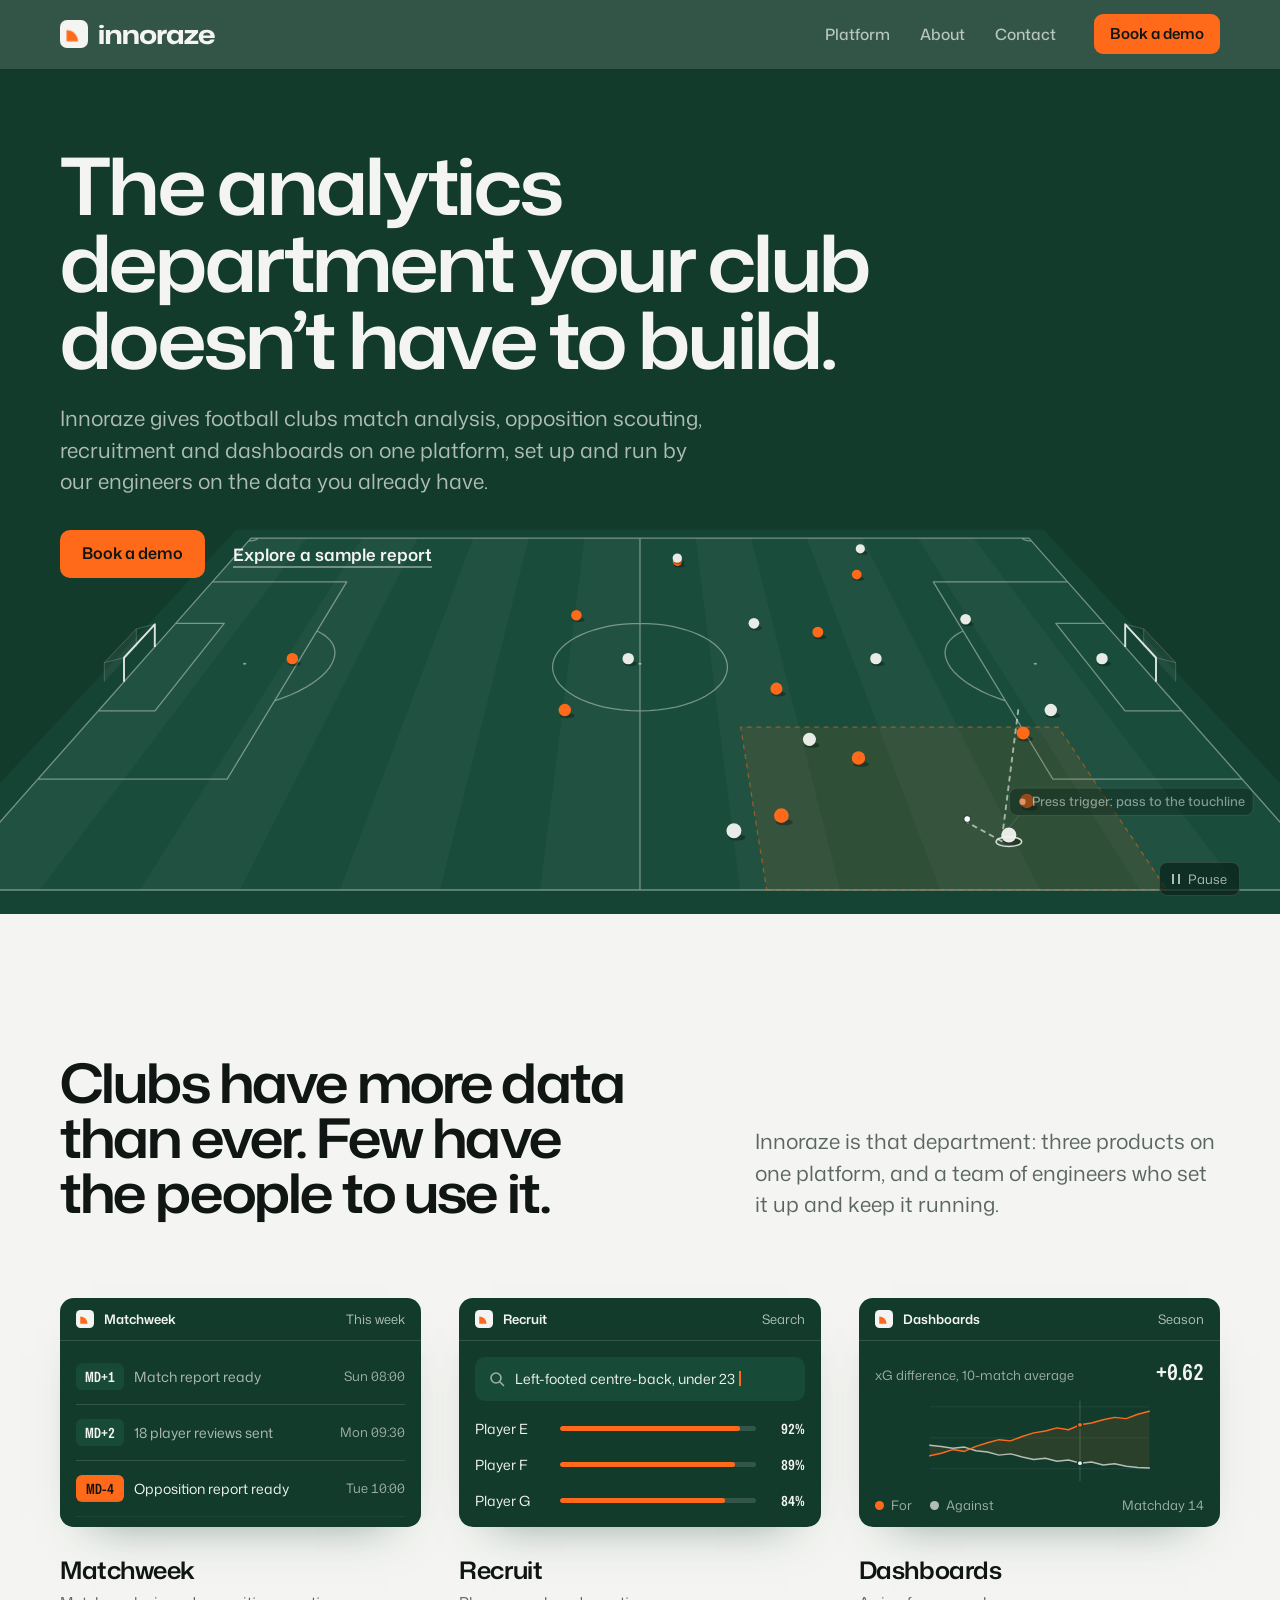
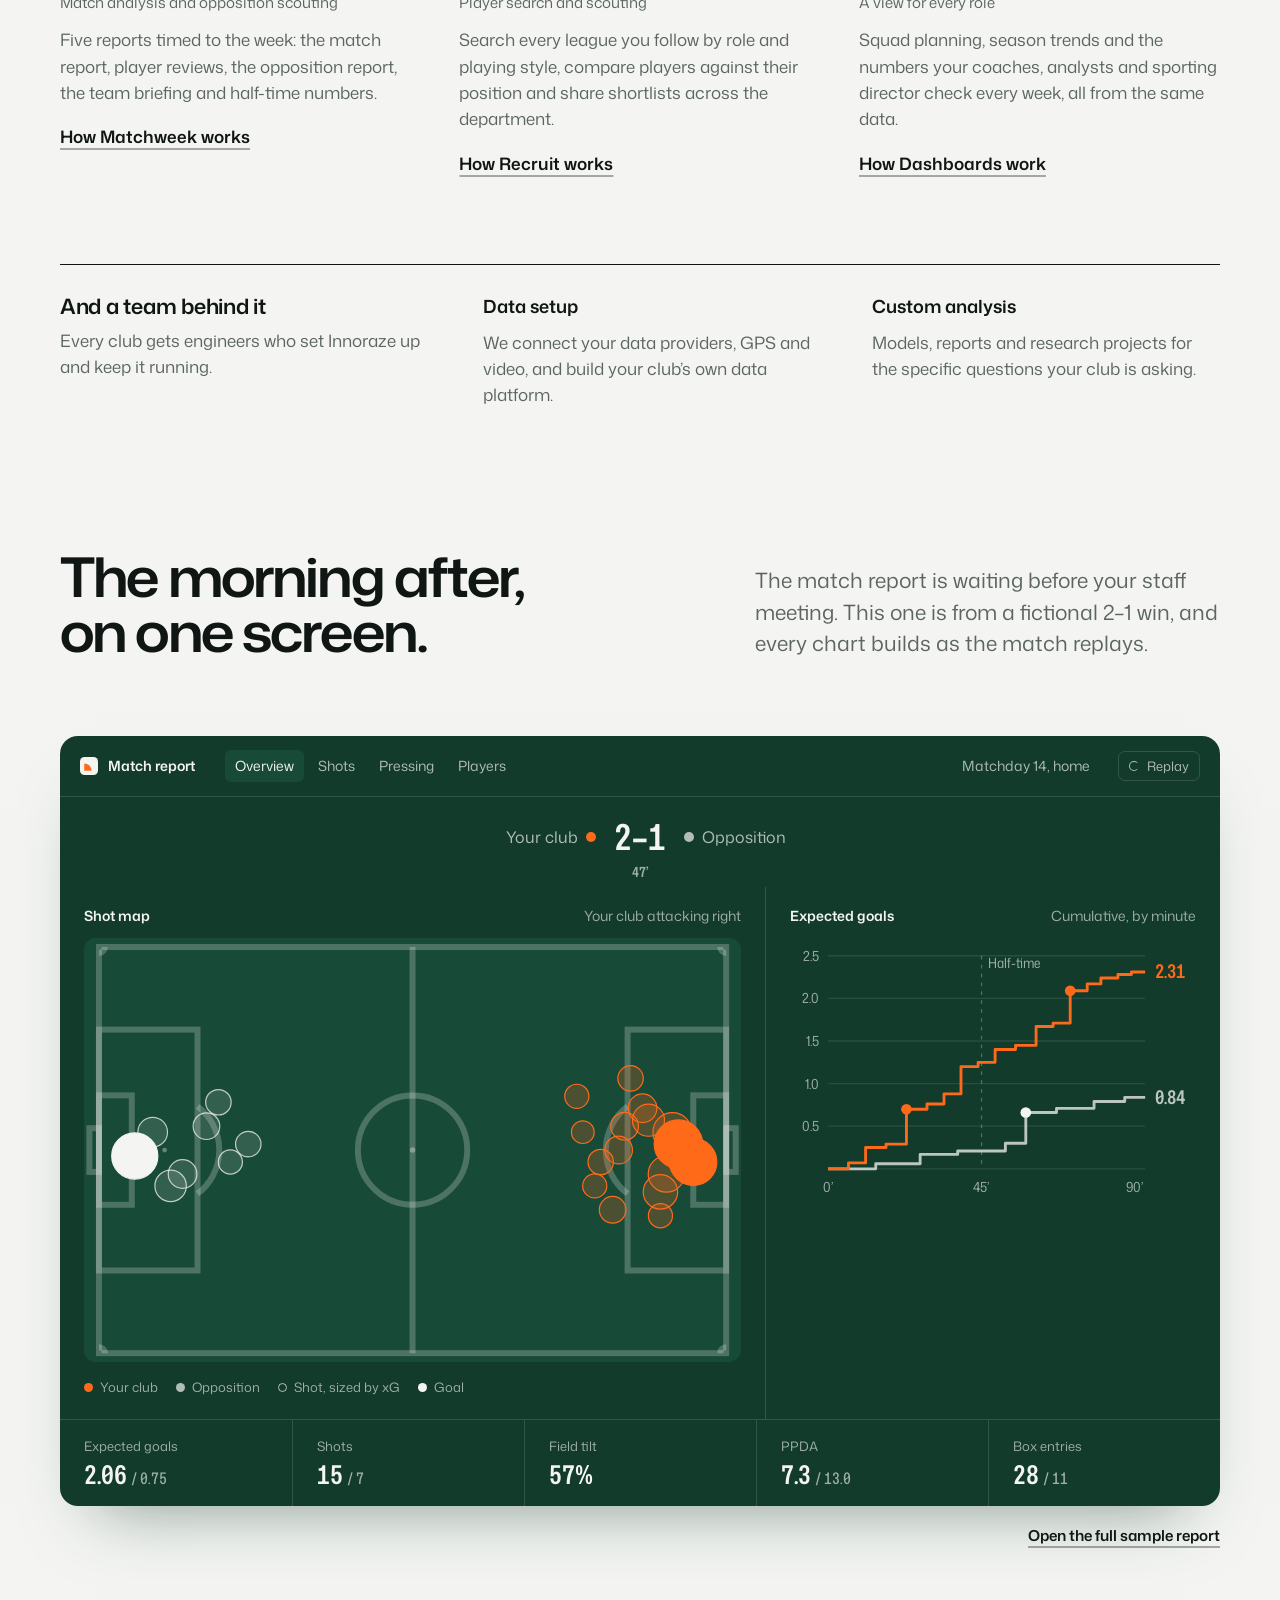
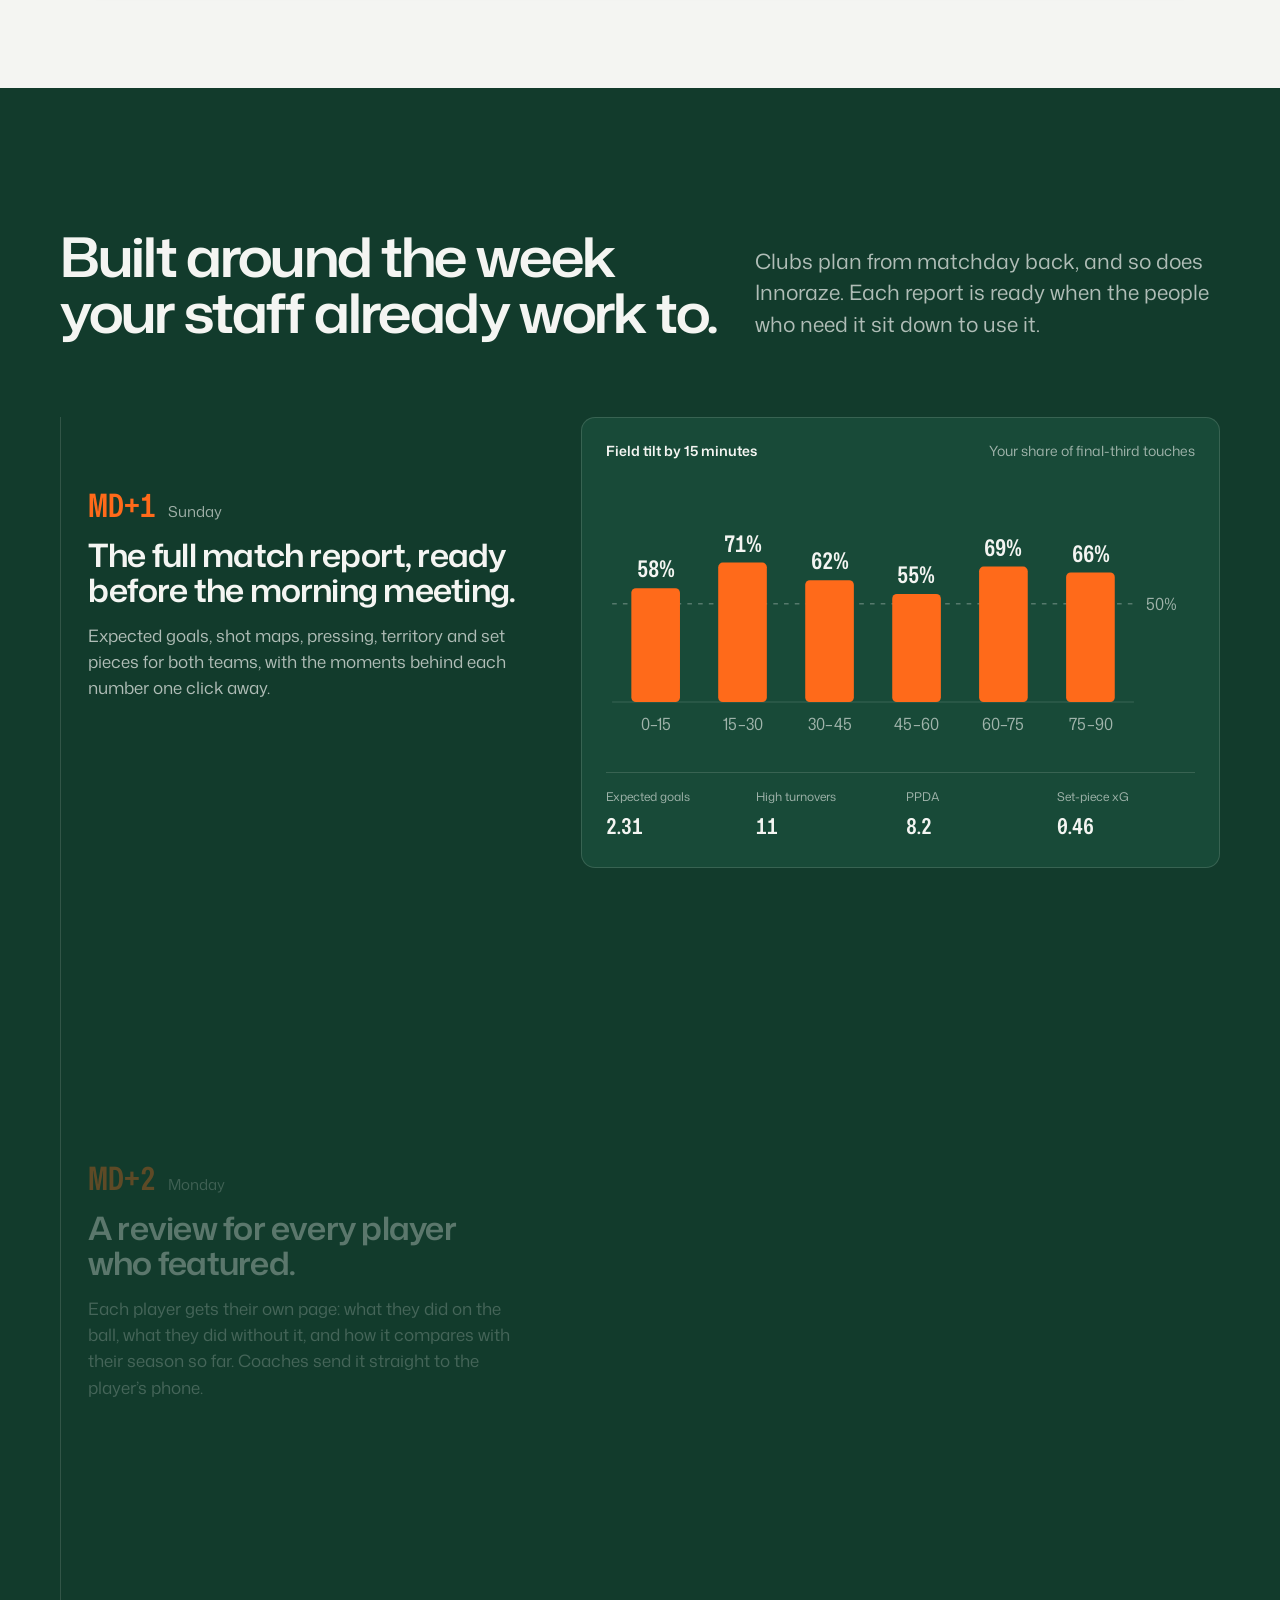
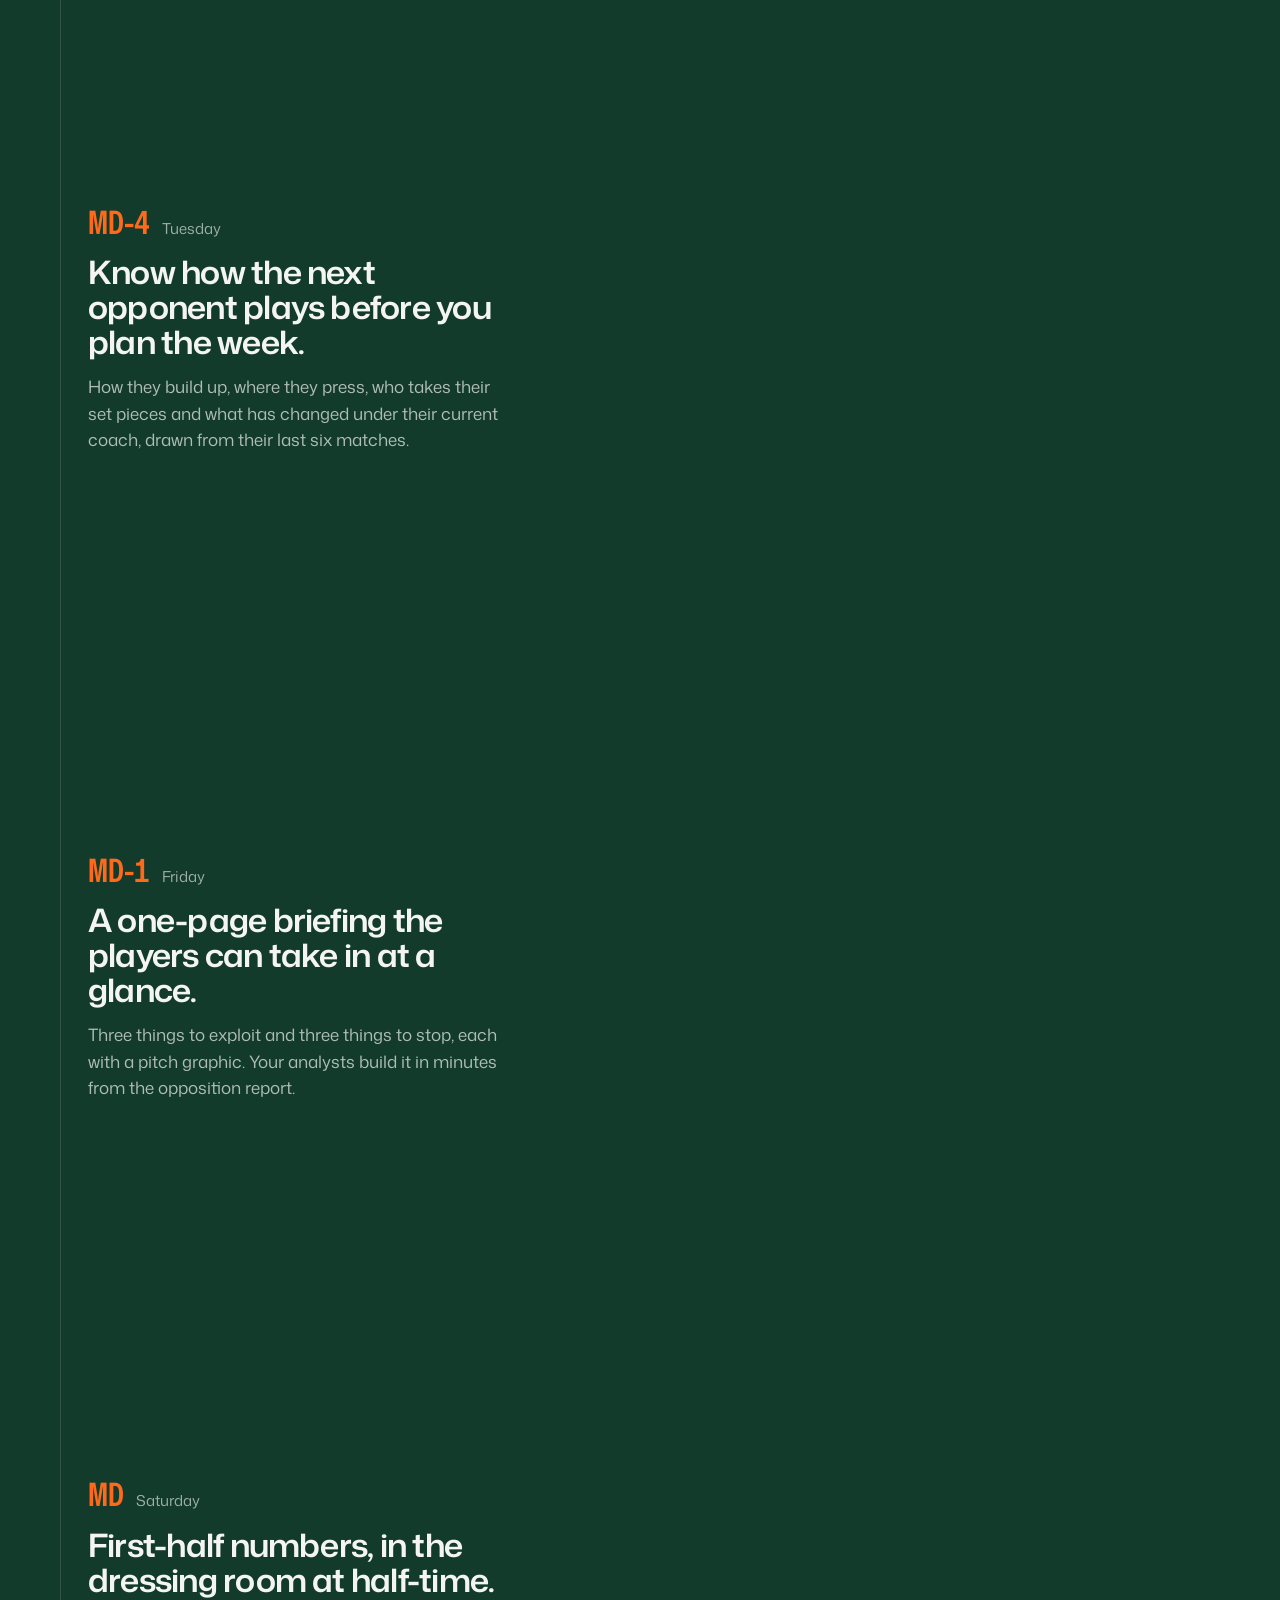
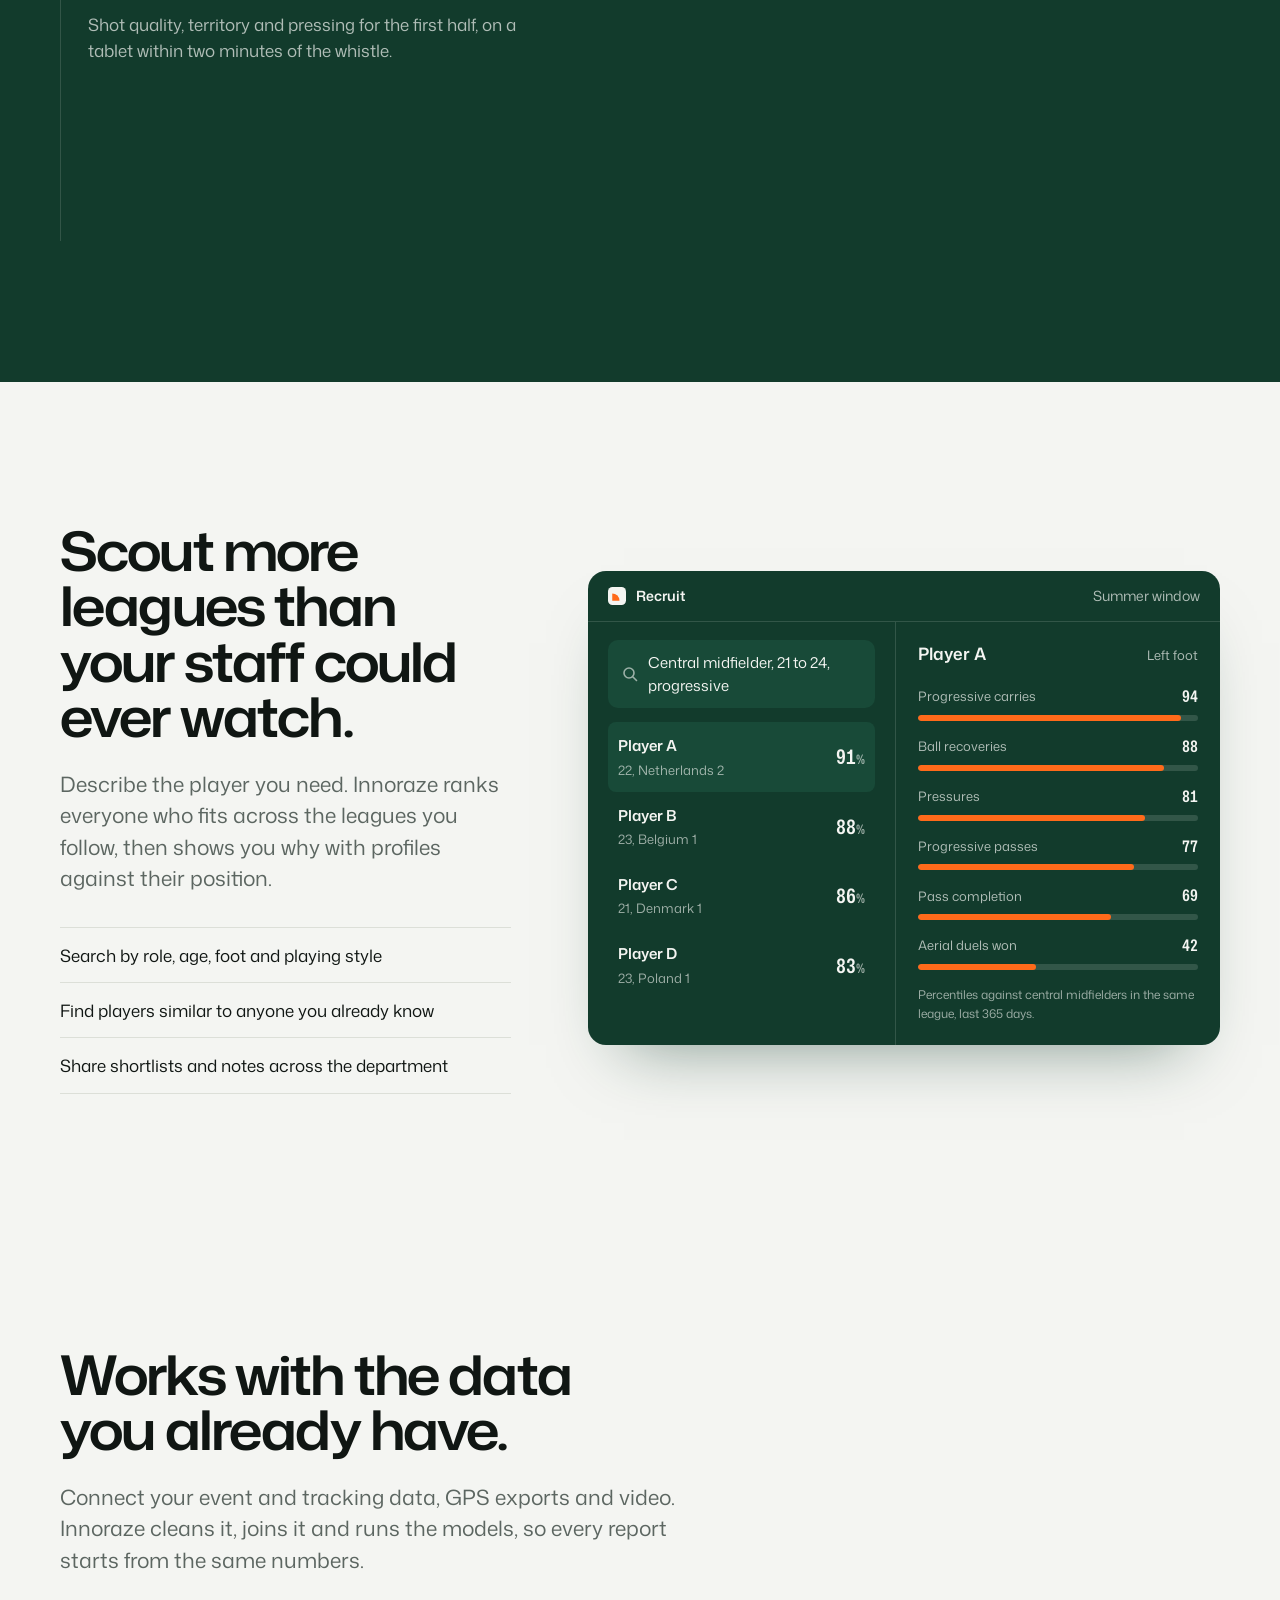
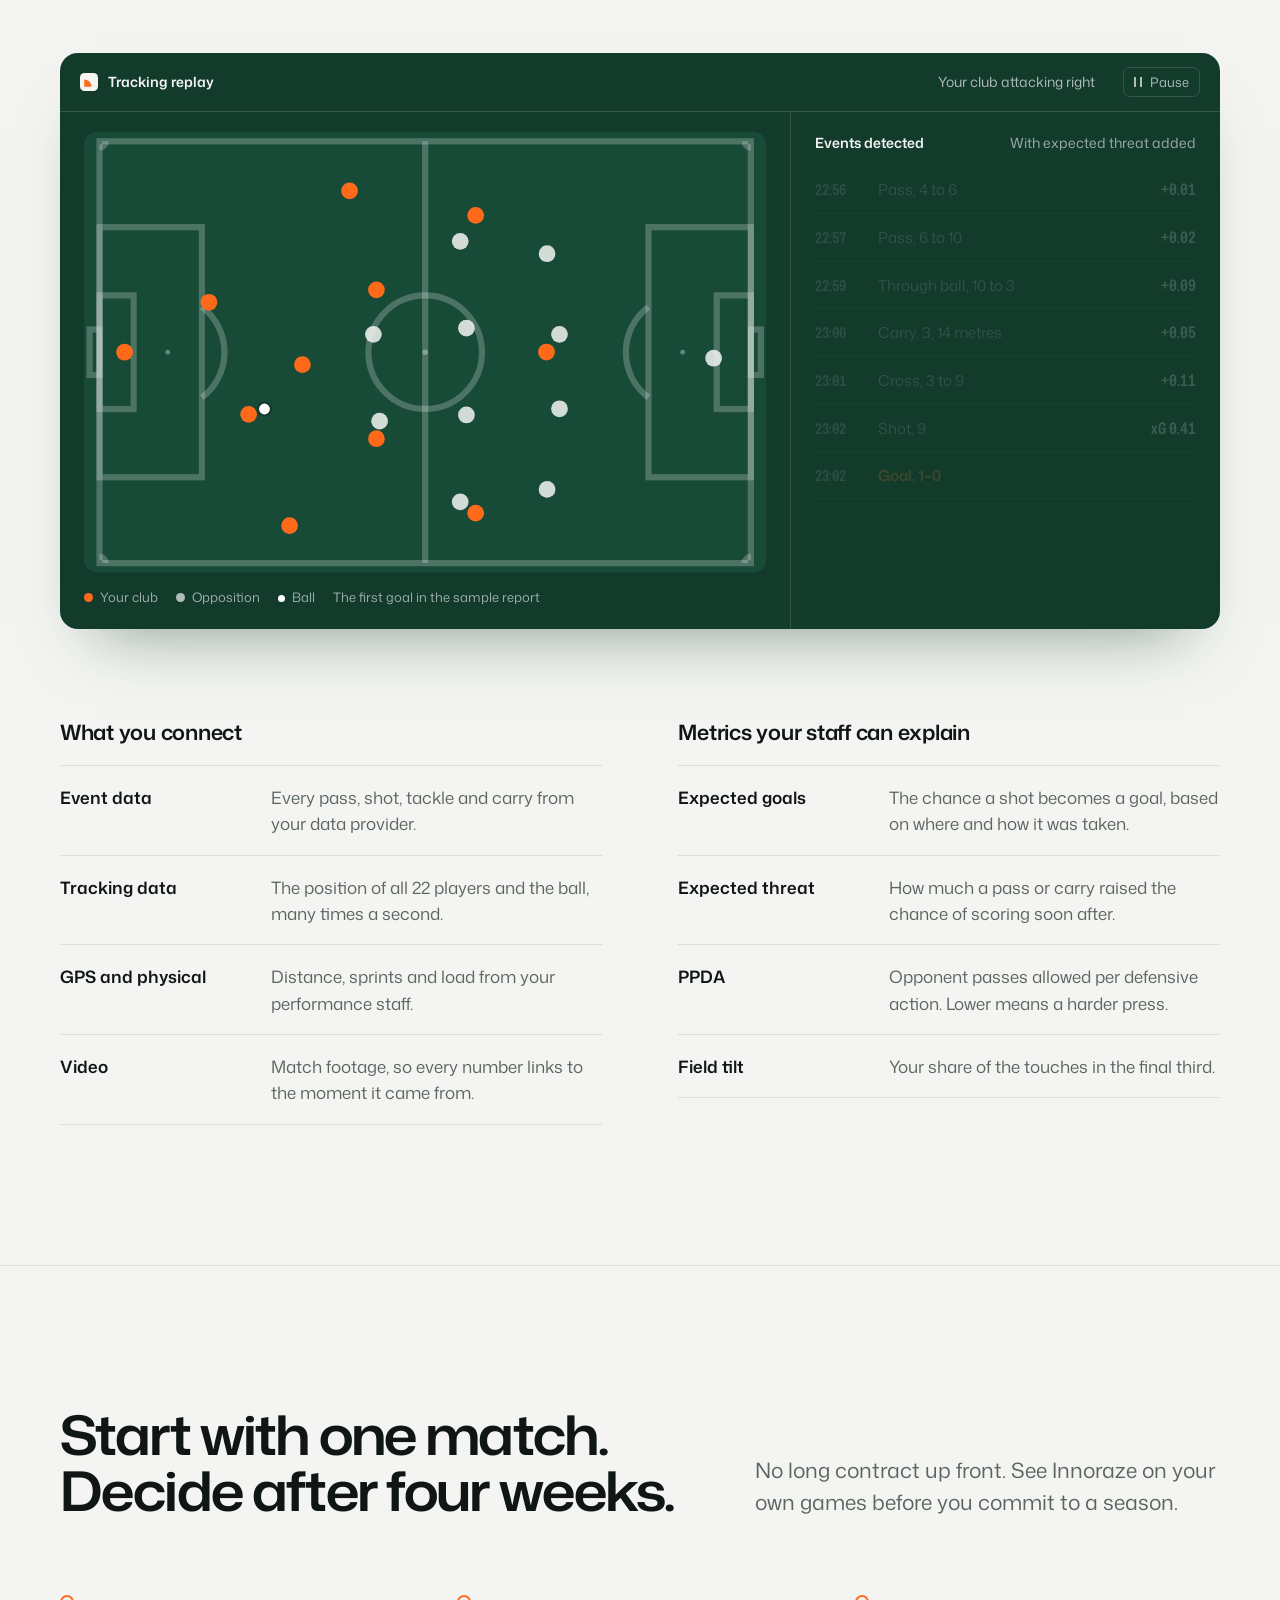
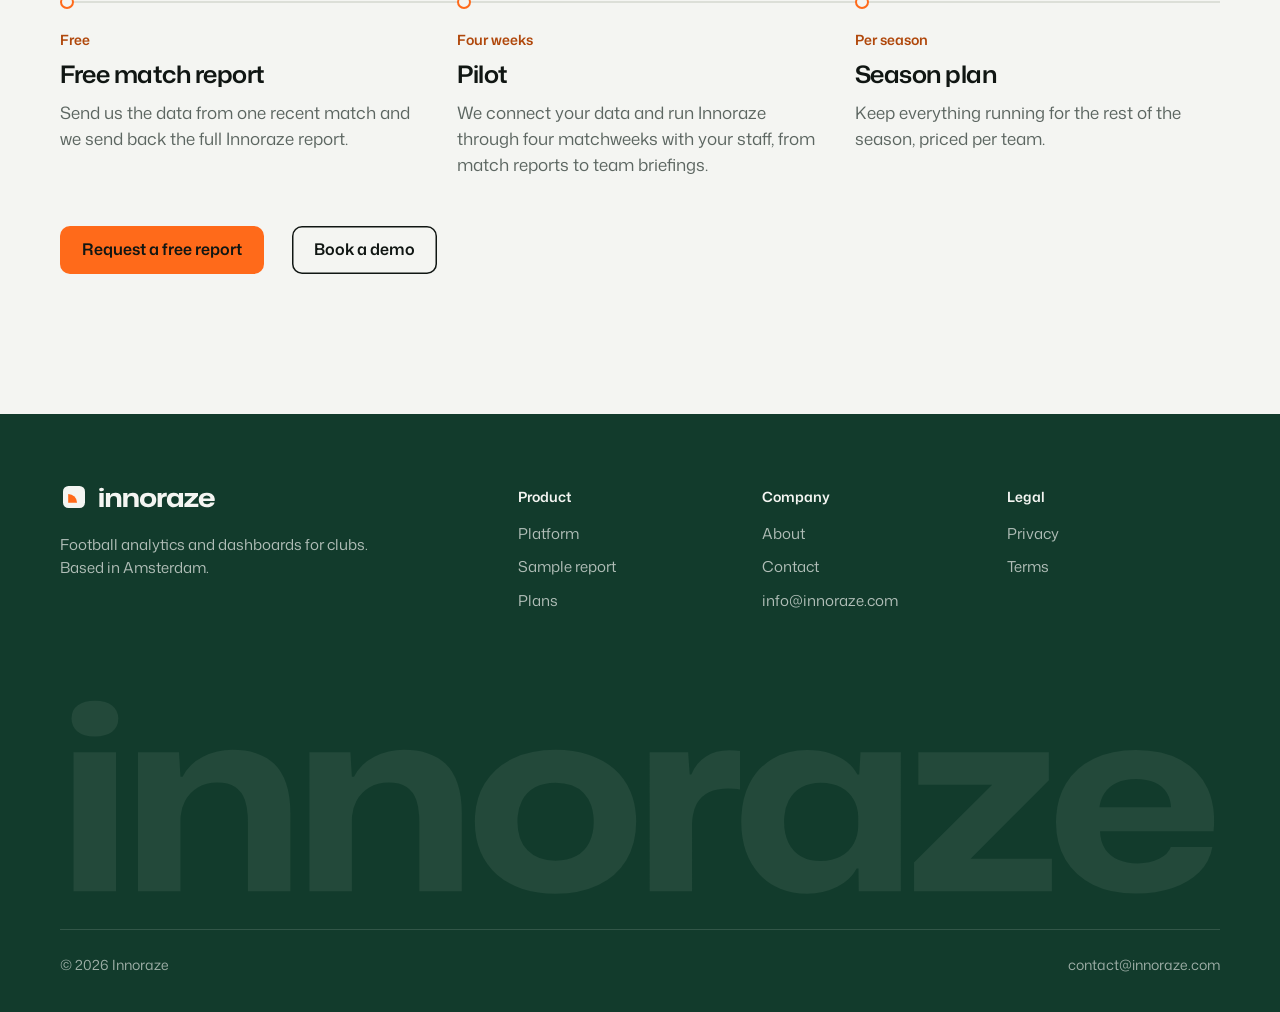
==== commit 5f343a50: "Hero, products and interactions" ====
--- a/index.html
+++ b/index.html
@@ -12,7 +12,7 @@
   <meta property="og:url" content="https://innoraze.com/">
   <meta property="og:title" content="Innoraze | Football analytics and dashboards for clubs">
   <meta property="og:description" content="Innoraze turns your match data into reports and dashboards your coaches, analysts and scouts use every week, from the morning after a match to the next transfer window.">
-  <meta property="og:image" content="https://innoraze.com/assets/og.png?v=2">
+  <meta property="og:image" content="https://innoraze.com/assets/og.png?v=3">
   <meta property="og:image:width" content="1200">
   <meta property="og:image:height" content="630">
   <meta name="twitter:card" content="summary_large_image">
@@ -20,9 +20,12 @@
   <link rel="apple-touch-icon" href="assets/apple-touch-icon.png?v=2">
   <link rel="manifest" href="manifest.webmanifest?v=2">
   <link rel="preload" href="assets/fonts/mona-sans-latin.woff2" as="font" type="font/woff2" crossorigin>
-  <link rel="stylesheet" href="assets/style.css?v=2">
-  <script>document.documentElement.classList.add('js')</script>
-  <script src="assets/app.js?v=2" defer></script>
+  <link rel="stylesheet" href="assets/style.css?v=3">
+  <script>document.documentElement.classList.add('js');try{if(!sessionStorage.getItem('iz'))document.documentElement.classList.add('first-visit');sessionStorage.setItem('iz','1')}catch(e){}</script>
+  <script src="assets/app.js?v=3" defer></script>
+  <script src="assets/hero.js?v=3" defer></script>
+  <script type="application/ld+json">{"@context":"https://schema.org","@type":"Organization","name":"Innoraze","url":"https://innoraze.com","logo":"https://innoraze.com/assets/icon-512.png","email":"contact@innoraze.com","description":"Football analytics and dashboards for clubs.","foundingDate":"2024","address":{"@type":"PostalAddress","addressLocality":"Amsterdam","addressCountry":"NL"},"sameAs":["https://www.linkedin.com/company/innoraze/"]}</script>
+  <script type="speculationrules">{"prefetch":[{"source":"document","where":{"href_matches":"/*"},"eagerness":"moderate"}]}</script>
 </head>
 <body>
   <a class="skip" href="#main">Skip to content</a>
@@ -39,13 +42,95 @@
   </header>
 
   <main id="main">
-    <section class="hero" aria-labelledby="hero-title">
+    <section class="hero2 dark" aria-labelledby="hero-title" data-dark-hero>
+      <div class="wrap hero2__copy">
+        <h1 class="display" id="hero-title">The analytics department your club doesn’t have to build.</h1>
+        <p class="lede">Innoraze gives football clubs match analysis, opposition scouting, recruitment and dashboards on one platform, set up and run by our engineers on the data you already have.</p>
+        <div class="actions">
+          <a class="btn" href="contact?topic=demo">Book a demo</a>
+          <a class="link" href="sample-report">Explore a sample report</a>
+        </div>
+      </div>
+      <div class="hero2__pitch">
+        <svg data-hero-pitch viewBox="0 270 1600 500" role="img" aria-label="Animation: your club presses high, wins the ball 34 metres from goal and scores, with Innoraze labelling each moment."></svg>
+        <button class="hero2__pause" type="button" data-hero-toggle hidden><span class="icon-pause" aria-hidden="true"></span><span data-label>Pause</span></button>
+      </div>
+    </section>
+
+    <section class="section" id="products" aria-labelledby="products-title">
       <div class="wrap">
-        <h1 class="display" id="hero-title">The analytics department your club doesn’t have to build.</h1>
-        <p class="lede">Innoraze turns your match data into reports and dashboards your coaches, analysts and scouts use every week, from the morning after a match to the next transfer window.</p>
-        <div class="actions">
-          <a class="btn" href="contact">Book a demo</a>
-          <a class="link" href="#matchweek">See how a week works</a>
+        <div class="section-head">
+          <h2 class="h2" id="products-title">Clubs have more data than ever. Few have the people to use it.</h2>
+          <p class="lede">Innoraze is that department: three products on one platform, and a team of engineers who set it up and keep it running.</p>
+        </div>
+
+        <div class="products">
+          <article class="product">
+            <div class="window mini" aria-hidden="true">
+              <div class="window__bar"><span class="window__title"><svg viewBox="0 0 32 32" aria-hidden="true"><rect width="32" height="32" rx="8" fill="#F4F5F2"/><path d="M7.5 24.5V11.5a13 13 0 0 1 13 13z" fill="#FF6A1A"/></svg>Matchweek</span><span class="window__meta">This week</span></div>
+              <div class="feed" data-feed>
+                <ul class="feed__track">
+                  <li><span class="num feed__md">MD+1</span><span class="feed__text">Match report ready</span><span class="feed__time">Sun 08:00</span></li>
+                  <li><span class="num feed__md">MD+2</span><span class="feed__text">18 player reviews sent</span><span class="feed__time">Mon 09:30</span></li>
+                  <li><span class="num feed__md">MD-4</span><span class="feed__text">Opposition report ready</span><span class="feed__time">Tue 10:00</span></li>
+                  <li><span class="num feed__md">MD-1</span><span class="feed__text">Team briefing shared</span><span class="feed__time">Fri 11:15</span></li>
+                  <li><span class="num feed__md">MD</span><span class="feed__text">Half-time numbers in</span><span class="feed__time">Sat 15:47</span></li>
+                </ul>
+              </div>
+            </div>
+            <h3 class="h3">Matchweek</h3>
+            <p class="product__kind">Match analysis and opposition scouting</p>
+            <p>Five reports timed to the week: the match report, player reviews, the opposition report, the team briefing and half-time numbers.</p>
+            <a class="link" href="platform#matchweek">How Matchweek works</a>
+          </article>
+
+          <article class="product">
+            <div class="window mini" aria-hidden="true">
+              <div class="window__bar"><span class="window__title"><svg viewBox="0 0 32 32" aria-hidden="true"><rect width="32" height="32" rx="8" fill="#F4F5F2"/><path d="M7.5 24.5V11.5a13 13 0 0 1 13 13z" fill="#FF6A1A"/></svg>Recruit</span><span class="window__meta">Search</span></div>
+              <div class="msearch" data-mini-search>
+                <div class="search"><svg viewBox="0 0 16 16" aria-hidden="true"><circle cx="7" cy="7" r="5" fill="none" stroke="currentColor" stroke-width="1.6"/><path d="M11 11l3.5 3.5" stroke="currentColor" stroke-width="1.6" stroke-linecap="round"/></svg><span data-typed>Left-footed centre-back, under 23</span><i class="caret"></i></div>
+                <ul class="msearch__results" data-results>
+                  <li><span>Player E</span><span class="mbar"><span style="width:92%"></span></span><span class="num">92%</span></li>
+                  <li><span>Player F</span><span class="mbar"><span style="width:89%"></span></span><span class="num">89%</span></li>
+                  <li><span>Player G</span><span class="mbar"><span style="width:84%"></span></span><span class="num">84%</span></li>
+                </ul>
+              </div>
+            </div>
+            <h3 class="h3">Recruit</h3>
+            <p class="product__kind">Player search and scouting</p>
+            <p>Search every league you follow by role and playing style, compare players against their position and share shortlists across the department.</p>
+            <a class="link" href="platform#recruit">How Recruit works</a>
+          </article>
+
+          <article class="product">
+            <div class="window mini" aria-hidden="true">
+              <div class="window__bar"><span class="window__title"><svg viewBox="0 0 32 32" aria-hidden="true"><rect width="32" height="32" rx="8" fill="#F4F5F2"/><path d="M7.5 24.5V11.5a13 13 0 0 1 13 13z" fill="#FF6A1A"/></svg>Dashboards</span><span class="window__meta">Season</span></div>
+              <div class="mtrend" data-trend-wrap>
+                <p class="mtrend__head"><span>xG difference, 10-match average</span><strong class="num" data-trend-value>+0.92</strong></p>
+                <svg viewBox="0 0 360 150" role="img" data-trend="1.21|1.38,1.25|1.36,1.31|1.33,1.28|1.35,1.36|1.29,1.42|1.27,1.47|1.22,1.45|1.24,1.52|1.19,1.58|1.15,1.61|1.17,1.66|1.12,1.63|1.14,1.71|1.09,1.74|1.11,1.79|1.06,1.83|1.08,1.81|1.04,1.88|1.02,1.93|1.01" data-x0="8" data-x1="352" data-y0="138" data-y1="12" aria-label="Ten-match rolling expected goals: for rising from 1.21 to 1.93, against falling from 1.38 to 1.01"><line class="chart-grid" x1="8" x2="352" y1="118.6" y2="118.6"/><line class="chart-grid" x1="8" x2="352" y1="70.2" y2="70.2"/><line class="chart-grid" x1="8" x2="352" y1="21.7" y2="21.7"/><path class="trend-gap fade" d="M8.0 98.3 L26.1 94.4 L44.2 88.6 L62.3 91.5 L80.4 83.7 L98.5 77.9 L116.6 73.1 L134.7 75.0 L152.8 68.2 L170.9 62.4 L189.1 59.5 L207.2 54.6 L225.3 57.6 L243.4 49.8 L261.5 46.9 L279.6 42.0 L297.7 38.2 L315.8 40.1 L333.9 33.3 L352.0 28.5 L352.0 117.6 L333.9 116.7 L315.8 114.7 L297.7 110.9 L279.6 112.8 L261.5 108.0 L243.4 109.9 L225.3 105.0 L207.2 107.0 L189.1 102.1 L170.9 104.1 L152.8 100.2 L134.7 95.4 L116.6 97.3 L98.5 92.4 L80.4 90.5 L62.3 84.7 L44.2 86.6 L26.1 83.7 L8.0 81.8 Z"/><path class="draw trend-line trend-line--opp" pathLength="1" d="M8.0 81.8 L26.1 83.7 L44.2 86.6 L62.3 84.7 L80.4 90.5 L98.5 92.4 L116.6 97.3 L134.7 95.4 L152.8 100.2 L170.9 104.1 L189.1 102.1 L207.2 107.0 L225.3 105.0 L243.4 109.9 L261.5 108.0 L279.6 112.8 L297.7 110.9 L315.8 114.7 L333.9 116.7 L352.0 117.6"/><path class="draw trend-line trend-line--us" pathLength="1" d="M8.0 98.3 L26.1 94.4 L44.2 88.6 L62.3 91.5 L80.4 83.7 L98.5 77.9 L116.6 73.1 L134.7 75.0 L152.8 68.2 L170.9 62.4 L189.1 59.5 L207.2 54.6 L225.3 57.6 L243.4 49.8 L261.5 46.9 L279.6 42.0 L297.7 38.2 L315.8 40.1 L333.9 33.3 L352.0 28.5"/><line class="trend-cursor" x1="0" x2="0" y1="12" y2="138"/><circle class="trend-dot trend-dot--us" r="4"/><circle class="trend-dot trend-dot--opp" r="4"/></svg>
+                <p class="legend"><span><i class="k-us"></i>For</span><span><i class="k-opp"></i>Against</span><span data-trend-label>Matchday 20</span></p>
+              </div>
+            </div>
+            <h3 class="h3">Dashboards</h3>
+            <p class="product__kind">A view for every role</p>
+            <p>Squad planning, season trends and the numbers your coaches, analysts and sporting director check every week, all from the same data.</p>
+            <a class="link" href="platform#dashboards">How Dashboards work</a>
+          </article>
+        </div>
+
+        <dl class="services">
+          <div class="services__intro"><dt class="h3">And a team behind it</dt><dd>Every club gets engineers who set Innoraze up and keep it running.</dd></div>
+          <div><dt>Data setup</dt><dd>We connect your data providers, GPS and video, and build your club’s own data platform.</dd></div>
+          <div><dt>Custom analysis</dt><dd>Models, reports and research projects for the specific questions your club is asking.</dd></div>
+        </dl>
+      </div>
+    </section>
+
+    <section class="section section--flush-top" aria-labelledby="report-title">
+      <div class="wrap">
+        <div class="section-head">
+          <h2 class="h2" id="report-title">The morning after, on one screen.</h2>
+          <p class="lede">The match report is waiting before your staff meeting. This one is from a fictional 2–1 win, and every chart builds as the match replays.</p>
         </div>
 
         <figure class="window hero-window" aria-label="Example Innoraze match report: your club won 2–1 with 2.31 expected goals to 0.84.">
@@ -53,11 +138,12 @@
             <span class="window__title"><svg viewBox="0 0 32 32" aria-hidden="true"><rect width="32" height="32" rx="8" fill="#F4F5F2"/><path d="M7.5 24.5V11.5a13 13 0 0 1 13 13z" fill="#FF6A1A"/></svg>Match report</span>
             <span class="tabs-static" aria-hidden="true"><span>Overview</span><span>Shots</span><span>Pressing</span><span>Players</span></span>
             <span class="window__meta">Matchday 14, home</span>
+            <button class="window__btn" type="button" data-replay hidden><span class="icon-replay" aria-hidden="true"></span><span>Replay</span></button>
           </div>
 
           <div class="score">
             <span class="team">Your club <i class="swatch"></i></span>
-            <strong class="num">2–1</strong>
+            <strong class="num" data-score>2–1</strong>
             <span class="team"><i class="swatch swatch--opp"></i> Opposition</span>
           </div>
           <p class="clock-row"><span class="num" data-clock>Full time</span></p>
@@ -75,29 +161,14 @@
           </div>
 
           <dl class="stats">
-            <div><dt>Expected goals</dt><dd class="num">2.31 <small>/ 0.84</small></dd></div>
-            <div><dt>Shots</dt><dd class="num">17 <small>/ 8</small></dd></div>
-            <div><dt>Field tilt</dt><dd class="num">64%</dd></div>
-            <div><dt>PPDA</dt><dd class="num">8.2 <small>/ 14.6</small></dd></div>
-            <div><dt>Box entries</dt><dd class="num">31 <small>/ 12</small></dd></div>
+            <div><dt>Expected goals</dt><dd class="num"><span data-count="2.31" data-dp="2">2.31</span> <small>/ <span data-count="0.84" data-dp="2">0.84</span></small></dd></div>
+            <div><dt>Shots</dt><dd class="num"><span data-count="17">17</span> <small>/ <span data-count="8">8</span></small></dd></div>
+            <div><dt>Field tilt</dt><dd class="num"><span data-count="64">64</span>%</dd></div>
+            <div><dt>PPDA</dt><dd class="num"><span data-count="8.2" data-dp="1">8.2</span> <small>/ <span data-count="14.6" data-dp="1">14.6</span></small></dd></div>
+            <div><dt>Box entries</dt><dd class="num"><span data-count="31">31</span> <small>/ <span data-count="12">12</span></small></dd></div>
           </dl>
         </figure>
-        <p class="window-note"><a class="link" href="sample-report">Explore the full sample report</a></p>
-      </div>
-    </section>
-
-    <section class="section" aria-labelledby="roles-title">
-      <div class="wrap">
-        <div class="section-head">
-          <h2 class="h2" id="roles-title">The same numbers, from the dressing room to the boardroom.</h2>
-          <p class="lede">Every part of your football department gets a view built for its job, all from one shared set of data.</p>
-        </div>
-        <ul class="roles">
-          <li><h3 class="h3">Head coach</h3><p>A one-page summary the morning after a match, and an opposition brief before the training week starts.</p></li>
-          <li><h3 class="h3">Analysts</h3><p>Clean, modelled data and ready-made dashboards, so your time goes on analysis instead of spreadsheets.</p></li>
-          <li><h3 class="h3">Recruitment</h3><p>Player search across every league you follow, with profiles built on the same models your coaches use.</p></li>
-          <li><h3 class="h3">Sporting director</h3><p>Squad planning and season-long performance trends, ready to take into a board meeting.</p></li>
-        </ul>
+        <p class="window-note"><a class="link" href="sample-report">Open the full sample report</a></p>
       </div>
     </section>
 
@@ -108,110 +179,105 @@
           <p class="lede">Clubs plan from matchday back, and so does Innoraze. Each report is ready when the people who need it sit down to use it.</p>
         </div>
 
-        <div class="week" data-tabs data-week>
-          <button class="week__control" type="button" data-week-toggle hidden><span class="icon-pause" aria-hidden="true"></span><span data-label>Pause tour</span></button>
-          <div class="week__tabs" role="tablist" aria-label="The matchweek">
-            <button class="week__tab" role="tab" id="t-md1" aria-controls="p-md1" aria-selected="true"><span class="num">MD+1</span><span class="day">Match report</span></button>
-            <button class="week__tab" role="tab" id="t-md2" aria-controls="p-md2" aria-selected="false" tabindex="-1"><span class="num">MD+2</span><span class="day">Player reviews</span></button>
-            <button class="week__tab" role="tab" id="t-md4" aria-controls="p-md4" aria-selected="false" tabindex="-1"><span class="num">MD-4</span><span class="day">Opposition report</span></button>
-            <button class="week__tab" role="tab" id="t-mdm1" aria-controls="p-mdm1" aria-selected="false" tabindex="-1"><span class="num">MD-1</span><span class="day">Team briefing</span></button>
-            <button class="week__tab" role="tab" id="t-md" aria-controls="p-md" aria-selected="false" tabindex="-1"><span class="num">MD</span><span class="day">Half-time numbers</span></button>
-          </div>
-
-          <div class="week__panel" role="tabpanel" id="p-md1" aria-labelledby="t-md1">
-            <div class="week__copy">
-              <h3 class="h3">The full match report, ready before the morning meeting.</h3>
-              <p>Expected goals, shot maps, pressing, territory and set pieces for both teams, with the moments behind each number one click away.</p>
-            </div>
-            <div class="screen">
-              <p class="panel-title">Field tilt by 15 minutes <span>Your share of final-third touches</span></p>
-              <svg viewBox="0 0 384 180" role="img" aria-label="Field tilt by 15-minute period, between 55 and 71 per cent"><line class="chart-grid" x1="4" x2="344" y1="146" y2="146"/><line class="chart-ht" x1="4" x2="344" y1="82.0" y2="82.0"/><text class="chart-label" x="352" y="86.0">50%</text><rect x="16.5" y="71.8" width="31.7" height="74.2" rx="3" fill="#FF6A1A"/><text class="chart-end" x="32.3" y="64.8" text-anchor="middle" fill="#F4F5F2">58%</text><text class="chart-label" x="32.3" y="164" text-anchor="middle">0–15</text><rect x="73.1" y="55.1" width="31.7" height="90.9" rx="3" fill="#FF6A1A"/><text class="chart-end" x="89.0" y="48.1" text-anchor="middle" fill="#F4F5F2">71%</text><text class="chart-label" x="89.0" y="164" text-anchor="middle">15–30</text><rect x="129.8" y="66.6" width="31.7" height="79.4" rx="3" fill="#FF6A1A"/><text class="chart-end" x="145.7" y="59.6" text-anchor="middle" fill="#F4F5F2">62%</text><text class="chart-label" x="145.7" y="164" text-anchor="middle">30–45</text><rect x="186.5" y="75.6" width="31.7" height="70.4" rx="3" fill="#FF6A1A"/><text class="chart-end" x="202.3" y="68.6" text-anchor="middle" fill="#F4F5F2">55%</text><text class="chart-label" x="202.3" y="164" text-anchor="middle">45–60</text><rect x="243.1" y="57.7" width="31.7" height="88.3" rx="3" fill="#FF6A1A"/><text class="chart-end" x="259.0" y="50.7" text-anchor="middle" fill="#F4F5F2">69%</text><text class="chart-label" x="259.0" y="164" text-anchor="middle">60–75</text><rect x="299.8" y="61.5" width="31.7" height="84.5" rx="3" fill="#FF6A1A"/><text class="chart-end" x="315.7" y="54.5" text-anchor="middle" fill="#F4F5F2">66%</text><text class="chart-label" x="315.7" y="164" text-anchor="middle">75–90</text></svg>
-              <dl class="metrics-row">
-                <div><dt>Expected goals</dt><dd class="num">2.31</dd></div>
-                <div><dt>High turnovers</dt><dd class="num">11</dd></div>
-                <div><dt>PPDA</dt><dd class="num">8.2</dd></div>
-                <div><dt>Set-piece xG</dt><dd class="num">0.46</dd></div>
-              </dl>
-            </div>
-          </div>
-
-          <div class="week__panel" role="tabpanel" id="p-md2" aria-labelledby="t-md2" hidden>
-            <div class="week__copy">
-              <h3 class="h3">A review for every player who featured.</h3>
-              <p>Each player gets their own page: what they did on the ball, what they did without it, and how it compares with their season so far. Coaches can send it straight to the player’s phone.</p>
-            </div>
-            <div class="screen">
-              <p class="panel-title">Number 8, central midfield <span>90 minutes</span></p>
-              <svg viewBox="-2.5 -1.5 110 71" role="img" aria-label="Number 8's progressive passes and ball recoveries"><rect class="pitch-turf" x="-2.5" y="-1.5" width="110" height="71" rx="2"/><g class="pitch-lines"><rect x="0" y="0" width="105" height="68"/><line x1="52.5" y1="0" x2="52.5" y2="68"/><circle cx="52.5" cy="34" r="9.15"/><rect x="0" y="13.84" width="16.5" height="40.32"/><rect x="0" y="24.84" width="5.5" height="18.32"/><path d="M16.5 26.69A9.15 9.15 0 0 1 16.5 41.31"/><rect x="88.5" y="13.84" width="16.5" height="40.32"/><rect x="99.5" y="24.84" width="5.5" height="18.32"/><path d="M88.5 26.69A9.15 9.15 0 0 0 88.5 41.31"/><rect x="-1.6" y="30.34" width="1.6" height="7.32"/><rect x="105" y="30.34" width="1.6" height="7.32"/><path d="M0 1A1 1 0 0 0 1 0M104 0A1 1 0 0 0 105 1M105 67A1 1 0 0 0 104 68M1 68A1 1 0 0 0 0 67"/></g><g fill="rgba(244,245,242,.35)"><circle cx="52.5" cy="34" r=".45"/><circle cx="11" cy="34" r=".4"/><circle cx="94" cy="34" r=".4"/></g><defs><marker id="ah" viewBox="0 0 6 6" refX="5" refY="3" markerWidth="5" markerHeight="5" orient="auto-start-reverse"><path d="M0 0L6 3L0 6z" fill="#FF6A1A"/></marker></defs><line x1="48" y1="30" x2="66" y2="18" stroke="#FF6A1A" stroke-width="0.7" marker-end="url(#ah)"/><circle cx="48" cy="30" r=".9" fill="#FF6A1A"/><line x1="52" y1="40" x2="71" y2="47" stroke="#FF6A1A" stroke-width="0.7" marker-end="url(#ah)"/><circle cx="52" cy="40" r=".9" fill="#FF6A1A"/><line x1="44" y1="26" x2="63" y2="10" stroke="#FF6A1A" stroke-width="0.7" marker-end="url(#ah)"/><circle cx="44" cy="26" r=".9" fill="#FF6A1A"/><line x1="55" y1="35" x2="79" y2="33" stroke="#FF6A1A" stroke-width="0.7" marker-end="url(#ah)"/><circle cx="55" cy="35" r=".9" fill="#FF6A1A"/><line x1="50" y1="44" x2="68" y2="57" stroke="#FF6A1A" stroke-width="0.7" marker-end="url(#ah)"/><circle cx="50" cy="44" r=".9" fill="#FF6A1A"/><line x1="58" y1="28" x2="83" y2="24" stroke="#FF6A1A" stroke-width="0.7" marker-end="url(#ah)"/><circle cx="58" cy="28" r=".9" fill="#FF6A1A"/><line x1="46" y1="36" x2="64" y2="31" stroke="#FF6A1A" stroke-width="0.7" marker-end="url(#ah)"/><circle cx="46" cy="36" r=".9" fill="#FF6A1A"/><line x1="60" y1="41" x2="86" y2="44" stroke="#FF6A1A" stroke-width="0.7" marker-end="url(#ah)"/><circle cx="60" cy="41" r=".9" fill="#FF6A1A"/><line x1="53" y1="22" x2="74" y2="14" stroke="#FF6A1A" stroke-width="0.7" marker-end="url(#ah)"/><circle cx="53" cy="22" r=".9" fill="#FF6A1A"/><path d="M36.7 28.7l2.6 2.6M39.3 28.7l-2.6 2.6" stroke="#F4F5F2" stroke-width=".7" stroke-linecap="round"/><path d="M43.7 44.7l2.6 2.6M46.3 44.7l-2.6 2.6" stroke="#F4F5F2" stroke-width=".7" stroke-linecap="round"/><path d="M49.7 23.7l2.6 2.6M52.3 23.7l-2.6 2.6" stroke="#F4F5F2" stroke-width=".7" stroke-linecap="round"/><path d="M55.7 36.7l2.6 2.6M58.3 36.7l-2.6 2.6" stroke="#F4F5F2" stroke-width=".7" stroke-linecap="round"/><path d="M40.7 38.7l2.6 2.6M43.3 38.7l-2.6 2.6" stroke="#F4F5F2" stroke-width=".7" stroke-linecap="round"/><path d="M60.7 28.7l2.6 2.6M63.3 28.7l-2.6 2.6" stroke="#F4F5F2" stroke-width=".7" stroke-linecap="round"/><path d="M46.7 50.7l2.6 2.6M49.3 50.7l-2.6 2.6" stroke="#F4F5F2" stroke-width=".7" stroke-linecap="round"/></svg><p class="legend"><span><i class="k-us"></i>Progressive pass</span><span>&times;&ensp;Ball recovery</span></p>
-              <dl class="metrics-row">
-                <div><dt>Progressive passes</dt><dd class="num">9</dd></div>
-                <div><dt>Ball recoveries</dt><dd class="num">7</dd></div>
-                <div><dt>Pressures</dt><dd class="num">21</dd></div>
-                <div><dt>xT added</dt><dd class="num">0.34</dd></div>
-              </dl>
-            </div>
-          </div>
-
-          <div class="week__panel" role="tabpanel" id="p-md4" aria-labelledby="t-md4" hidden>
-            <div class="week__copy">
-              <h3 class="h3">Know how the next opponent plays before you plan the week.</h3>
-              <p>How they build up, where they press, who takes their set pieces and what has changed under their current coach, drawn from their last six matches.</p>
-            </div>
-            <div class="screen">
-              <p class="panel-title">Opposition passing network <span>Last six matches</span></p>
-              <svg viewBox="-2.5 -1.5 110 71" role="img" aria-label="Opposition passing network, with their left-sided build-up highlighted"><rect class="pitch-turf" x="-2.5" y="-1.5" width="110" height="71" rx="2"/><g class="pitch-lines"><rect x="0" y="0" width="105" height="68"/><line x1="52.5" y1="0" x2="52.5" y2="68"/><circle cx="52.5" cy="34" r="9.15"/><rect x="0" y="13.84" width="16.5" height="40.32"/><rect x="0" y="24.84" width="5.5" height="18.32"/><path d="M16.5 26.69A9.15 9.15 0 0 1 16.5 41.31"/><rect x="88.5" y="13.84" width="16.5" height="40.32"/><rect x="99.5" y="24.84" width="5.5" height="18.32"/><path d="M88.5 26.69A9.15 9.15 0 0 0 88.5 41.31"/><rect x="-1.6" y="30.34" width="1.6" height="7.32"/><rect x="105" y="30.34" width="1.6" height="7.32"/><path d="M0 1A1 1 0 0 0 1 0M104 0A1 1 0 0 0 105 1M105 67A1 1 0 0 0 104 68M1 68A1 1 0 0 0 0 67"/></g><g fill="rgba(244,245,242,.35)"><circle cx="52.5" cy="34" r=".45"/><circle cx="11" cy="34" r=".4"/><circle cx="94" cy="34" r=".4"/></g><line x1="23" y1="23" x2="40" y2="34" stroke="#F4F5F2" stroke-opacity="0.48" stroke-width="1.14" stroke-linecap="round"/><line x1="7" y1="34" x2="23" y2="23" stroke="#F4F5F2" stroke-opacity="0.41" stroke-width="0.93" stroke-linecap="round"/><line x1="23" y1="45" x2="37" y2="59" stroke="#F4F5F2" stroke-opacity="0.38" stroke-width="0.86" stroke-linecap="round"/><line x1="23" y1="45" x2="40" y2="34" stroke="#F4F5F2" stroke-opacity="0.41" stroke-width="0.93" stroke-linecap="round"/><line x1="40" y1="34" x2="54" y2="21" stroke="#F4F5F2" stroke-opacity="0.43" stroke-width="1.00" stroke-linecap="round"/><line x1="40" y1="34" x2="54" y2="47" stroke="#F4F5F2" stroke-opacity="0.38" stroke-width="0.86" stroke-linecap="round"/><line x1="54" y1="47" x2="37" y2="59" stroke="#F4F5F2" stroke-opacity="0.33" stroke-width="0.72" stroke-linecap="round"/><line x1="54" y1="47" x2="76" y2="57" stroke="#F4F5F2" stroke-opacity="0.30" stroke-width="0.65" stroke-linecap="round"/><line x1="37" y1="59" x2="76" y2="57" stroke="#F4F5F2" stroke-opacity="0.33" stroke-width="0.72" stroke-linecap="round"/><line x1="54" y1="21" x2="82" y2="34" stroke="#F4F5F2" stroke-opacity="0.30" stroke-width="0.65" stroke-linecap="round"/><line x1="74" y1="11" x2="82" y2="34" stroke="#F4F5F2" stroke-opacity="0.28" stroke-width="0.58" stroke-linecap="round"/><line x1="76" y1="57" x2="82" y2="34" stroke="#F4F5F2" stroke-opacity="0.26" stroke-width="0.51" stroke-linecap="round"/><line x1="7" y1="34" x2="23" y2="45" stroke="#F4F5F2" stroke-opacity="0.35" stroke-width="0.79" stroke-linecap="round"/><line x1="23" y1="23" x2="23" y2="45" stroke="#F4F5F2" stroke-opacity="0.38" stroke-width="0.86" stroke-linecap="round"/><line x1="23" y1="23" x2="37" y2="9" stroke="#FF6A1A" stroke-width="1.97" stroke-linecap="round"/><line x1="37" y1="9" x2="74" y2="11" stroke="#FF6A1A" stroke-width="1.70" stroke-linecap="round"/><line x1="37" y1="9" x2="54" y2="21" stroke="#FF6A1A" stroke-width="1.34" stroke-linecap="round"/><line x1="54" y1="21" x2="74" y2="11" stroke="#FF6A1A" stroke-width="1.25" stroke-linecap="round"/><circle cx="7" cy="34" r="3.56" fill="#123B2C" stroke="rgba(244,245,242,.8)" stroke-width=".6"/><text x="7" y="35.25" text-anchor="middle" font-size="3.4" font-weight="600" fill="#F4F5F2" style="font-stretch:80%">1</text><circle cx="23" cy="23" r="5.11" fill="#123B2C" stroke="#FF6A1A" stroke-width=".6"/><text x="23" y="24.25" text-anchor="middle" font-size="3.4" font-weight="600" fill="#F4F5F2" style="font-stretch:80%">5</text><circle cx="23" cy="45" r="4.38" fill="#123B2C" stroke="rgba(244,245,242,.8)" stroke-width=".6"/><text x="23" y="46.25" text-anchor="middle" font-size="3.4" font-weight="600" fill="#F4F5F2" style="font-stretch:80%">4</text><circle cx="37" cy="9" r="4.84" fill="#123B2C" stroke="#FF6A1A" stroke-width=".6"/><text x="37" y="10.25" text-anchor="middle" font-size="3.4" font-weight="600" fill="#F4F5F2" style="font-stretch:80%">3</text><circle cx="37" cy="59" r="4.02" fill="#123B2C" stroke="rgba(244,245,242,.8)" stroke-width=".6"/><text x="37" y="60.25" text-anchor="middle" font-size="3.4" font-weight="600" fill="#F4F5F2" style="font-stretch:80%">2</text><circle cx="40" cy="34" r="4.70" fill="#123B2C" stroke="rgba(244,245,242,.8)" stroke-width=".6"/><text x="40" y="35.25" text-anchor="middle" font-size="3.4" font-weight="600" fill="#F4F5F2" style="font-stretch:80%">6</text><circle cx="54" cy="21" r="4.56" fill="#123B2C" stroke="#FF6A1A" stroke-width=".6"/><text x="54" y="22.25" text-anchor="middle" font-size="3.4" font-weight="600" fill="#F4F5F2" style="font-stretch:80%">10</text><circle cx="54" cy="47" r="4.06" fill="#123B2C" stroke="rgba(244,245,242,.8)" stroke-width=".6"/><text x="54" y="48.25" text-anchor="middle" font-size="3.4" font-weight="600" fill="#F4F5F2" style="font-stretch:80%">8</text><circle cx="74" cy="11" r="4.20" fill="#123B2C" stroke="#FF6A1A" stroke-width=".6"/><text x="74" y="12.25" text-anchor="middle" font-size="3.4" font-weight="600" fill="#F4F5F2" style="font-stretch:80%">11</text><circle cx="76" cy="57" r="3.56" fill="#123B2C" stroke="rgba(244,245,242,.8)" stroke-width=".6"/><text x="76" y="58.25" text-anchor="middle" font-size="3.4" font-weight="600" fill="#F4F5F2" style="font-stretch:80%">7</text><circle cx="82" cy="34" r="3.38" fill="#123B2C" stroke="rgba(244,245,242,.8)" stroke-width=".6"/><text x="82" y="35.25" text-anchor="middle" font-size="3.4" font-weight="600" fill="#F4F5F2" style="font-stretch:80%">9</text></svg><p class="legend"><span><i class="k-us"></i>Most-used build-up route</span><span>Line weight shows passes between players</span></p>
-              <dl class="metrics-row">
-                <div><dt>Build-up down their left</dt><dd class="num">62%</dd></div>
-                <div><dt>Passes per sequence</dt><dd class="num">5.4</dd></div>
-                <div><dt>PPDA</dt><dd class="num">11.3</dd></div>
-                <div><dt>Goals from set pieces</dt><dd class="num">4 <small class="muted">of 12</small></dd></div>
-              </dl>
-            </div>
-          </div>
-
-          <div class="week__panel" role="tabpanel" id="p-mdm1" aria-labelledby="t-mdm1" hidden>
-            <div class="week__copy">
-              <h3 class="h3">A one-page briefing the players can take in at a glance.</h3>
-              <p>Three things to exploit and three things to stop, each with a pitch graphic. Your analysts build it in minutes from the opposition report.</p>
-            </div>
-            <div class="screen">
-              <p class="panel-title">Team briefing <span>Matchday 15, away</span></p>
-              <div class="brief">
-                <div>
-                  <h4>Exploit</h4>
-                  <ol>
-                    <li>Their full-backs push on together. Switch play early to the far side.</li>
-                    <li>Their 6 drops between the centre-backs. Press the pass into him.</li>
-                    <li>They mark zonally at near-post corners. Attack the front zone.</li>
-                  </ol>
+        <div class="story" data-story>
+          <ol class="story__steps">
+            <li class="story__step">
+              <div class="story__copy">
+                <p class="story__md"><span class="num">MD+1</span> Sunday</p>
+                <h3 class="h3">The full match report, ready before the morning meeting.</h3>
+                <p>Expected goals, shot maps, pressing, territory and set pieces for both teams, with the moments behind each number one click away.</p>
+              </div>
+              <div class="story__screen screen">
+                <p class="panel-title">Field tilt by 15 minutes <span>Your share of final-third touches</span></p>
+                <svg viewBox="0 0 384 180" role="img" aria-label="Field tilt by 15-minute period, between 55 and 71 per cent"><line class="chart-grid" x1="4" x2="344" y1="146" y2="146"/><line class="chart-ht" x1="4" x2="344" y1="82.0" y2="82.0"/><text class="chart-label" x="352" y="86.0">50%</text><rect class="bar" style="--i:0" x="16.5" y="71.8" width="31.7" height="74.2" rx="3" fill="#FF6A1A"/><text class="chart-end fade" style="--i:0" x="32.3" y="64.8" text-anchor="middle" fill="#F4F5F2">58%</text><text class="chart-label" x="32.3" y="164" text-anchor="middle">0–15</text><rect class="bar" style="--i:1" x="73.1" y="55.1" width="31.7" height="90.9" rx="3" fill="#FF6A1A"/><text class="chart-end fade" style="--i:1" x="89.0" y="48.1" text-anchor="middle" fill="#F4F5F2">71%</text><text class="chart-label" x="89.0" y="164" text-anchor="middle">15–30</text><rect class="bar" style="--i:2" x="129.8" y="66.6" width="31.7" height="79.4" rx="3" fill="#FF6A1A"/><text class="chart-end fade" style="--i:2" x="145.7" y="59.6" text-anchor="middle" fill="#F4F5F2">62%</text><text class="chart-label" x="145.7" y="164" text-anchor="middle">30–45</text><rect class="bar" style="--i:3" x="186.5" y="75.6" width="31.7" height="70.4" rx="3" fill="#FF6A1A"/><text class="chart-end fade" style="--i:3" x="202.3" y="68.6" text-anchor="middle" fill="#F4F5F2">55%</text><text class="chart-label" x="202.3" y="164" text-anchor="middle">45–60</text><rect class="bar" style="--i:4" x="243.1" y="57.7" width="31.7" height="88.3" rx="3" fill="#FF6A1A"/><text class="chart-end fade" style="--i:4" x="259.0" y="50.7" text-anchor="middle" fill="#F4F5F2">69%</text><text class="chart-label" x="259.0" y="164" text-anchor="middle">60–75</text><rect class="bar" style="--i:5" x="299.8" y="61.5" width="31.7" height="84.5" rx="3" fill="#FF6A1A"/><text class="chart-end fade" style="--i:5" x="315.7" y="54.5" text-anchor="middle" fill="#F4F5F2">66%</text><text class="chart-label" x="315.7" y="164" text-anchor="middle">75–90</text></svg>
+                <dl class="metrics-row">
+                  <div><dt>Expected goals</dt><dd class="num">2.31</dd></div>
+                  <div><dt>High turnovers</dt><dd class="num">11</dd></div>
+                  <div><dt>PPDA</dt><dd class="num">8.2</dd></div>
+                  <div><dt>Set-piece xG</dt><dd class="num">0.46</dd></div>
+                </dl>
+              </div>
+            </li>
+            <li class="story__step">
+              <div class="story__copy">
+                <p class="story__md"><span class="num">MD+2</span> Monday</p>
+                <h3 class="h3">A review for every player who featured.</h3>
+                <p>Each player gets their own page: what they did on the ball, what they did without it, and how it compares with their season so far. Coaches send it straight to the player’s phone.</p>
+              </div>
+              <div class="story__screen screen">
+                <p class="panel-title">Number 8, central midfield <span>90 minutes</span></p>
+                <svg viewBox="-2.5 -1.5 110 71" role="img" aria-label="Number 8's progressive passes and ball recoveries"><rect class="pitch-turf" x="-2.5" y="-1.5" width="110" height="71" rx="2"/><g class="pitch-lines"><rect x="0" y="0" width="105" height="68"/><line x1="52.5" y1="0" x2="52.5" y2="68"/><circle cx="52.5" cy="34" r="9.15"/><rect x="0" y="13.84" width="16.5" height="40.32"/><rect x="0" y="24.84" width="5.5" height="18.32"/><path d="M16.5 26.69A9.15 9.15 0 0 1 16.5 41.31"/><rect x="88.5" y="13.84" width="16.5" height="40.32"/><rect x="99.5" y="24.84" width="5.5" height="18.32"/><path d="M88.5 26.69A9.15 9.15 0 0 0 88.5 41.31"/><rect x="-1.6" y="30.34" width="1.6" height="7.32"/><rect x="105" y="30.34" width="1.6" height="7.32"/><path d="M0 1A1 1 0 0 0 1 0M104 0A1 1 0 0 0 105 1M105 67A1 1 0 0 0 104 68M1 68A1 1 0 0 0 0 67"/></g><g fill="rgba(244,245,242,.35)"><circle cx="52.5" cy="34" r=".45"/><circle cx="11" cy="34" r=".4"/><circle cx="94" cy="34" r=".4"/></g><defs><marker id="ah" viewBox="0 0 6 6" refX="5" refY="3" markerWidth="5" markerHeight="5" orient="auto-start-reverse"><path d="M0 0L6 3L0 6z" fill="#FF6A1A"/></marker></defs><g class="fade" style="--i:0"><line class="draw" pathLength="1" style="--i:0" x1="48" y1="30" x2="66" y2="18" stroke="#FF6A1A" stroke-width="0.7" marker-end="url(#ah)"/><circle cx="48" cy="30" r=".9" fill="#FF6A1A"/></g><g class="fade" style="--i:1"><line class="draw" pathLength="1" style="--i:1" x1="52" y1="40" x2="71" y2="47" stroke="#FF6A1A" stroke-width="0.7" marker-end="url(#ah)"/><circle cx="52" cy="40" r=".9" fill="#FF6A1A"/></g><g class="fade" style="--i:2"><line class="draw" pathLength="1" style="--i:2" x1="44" y1="26" x2="63" y2="10" stroke="#FF6A1A" stroke-width="0.7" marker-end="url(#ah)"/><circle cx="44" cy="26" r=".9" fill="#FF6A1A"/></g><g class="fade" style="--i:3"><line class="draw" pathLength="1" style="--i:3" x1="55" y1="35" x2="79" y2="33" stroke="#FF6A1A" stroke-width="0.7" marker-end="url(#ah)"/><circle cx="55" cy="35" r=".9" fill="#FF6A1A"/></g><g class="fade" style="--i:4"><line class="draw" pathLength="1" style="--i:4" x1="50" y1="44" x2="68" y2="57" stroke="#FF6A1A" stroke-width="0.7" marker-end="url(#ah)"/><circle cx="50" cy="44" r=".9" fill="#FF6A1A"/></g><g class="fade" style="--i:5"><line class="draw" pathLength="1" style="--i:5" x1="58" y1="28" x2="83" y2="24" stroke="#FF6A1A" stroke-width="0.7" marker-end="url(#ah)"/><circle cx="58" cy="28" r=".9" fill="#FF6A1A"/></g><g class="fade" style="--i:6"><line class="draw" pathLength="1" style="--i:6" x1="46" y1="36" x2="64" y2="31" stroke="#FF6A1A" stroke-width="0.7" marker-end="url(#ah)"/><circle cx="46" cy="36" r=".9" fill="#FF6A1A"/></g><g class="fade" style="--i:7"><line class="draw" pathLength="1" style="--i:7" x1="60" y1="41" x2="86" y2="44" stroke="#FF6A1A" stroke-width="0.7" marker-end="url(#ah)"/><circle cx="60" cy="41" r=".9" fill="#FF6A1A"/></g><g class="fade" style="--i:8"><line class="draw" pathLength="1" style="--i:8" x1="53" y1="22" x2="74" y2="14" stroke="#FF6A1A" stroke-width="0.7" marker-end="url(#ah)"/><circle cx="53" cy="22" r=".9" fill="#FF6A1A"/></g><path class="fade" style="--i:4" d="M36.7 28.7l2.6 2.6M39.3 28.7l-2.6 2.6" stroke="#F4F5F2" stroke-width=".7" stroke-linecap="round"/><path class="fade" style="--i:5" d="M43.7 44.7l2.6 2.6M46.3 44.7l-2.6 2.6" stroke="#F4F5F2" stroke-width=".7" stroke-linecap="round"/><path class="fade" style="--i:6" d="M49.7 23.7l2.6 2.6M52.3 23.7l-2.6 2.6" stroke="#F4F5F2" stroke-width=".7" stroke-linecap="round"/><path class="fade" style="--i:7" d="M55.7 36.7l2.6 2.6M58.3 36.7l-2.6 2.6" stroke="#F4F5F2" stroke-width=".7" stroke-linecap="round"/><path class="fade" style="--i:8" d="M40.7 38.7l2.6 2.6M43.3 38.7l-2.6 2.6" stroke="#F4F5F2" stroke-width=".7" stroke-linecap="round"/><path class="fade" style="--i:9" d="M60.7 28.7l2.6 2.6M63.3 28.7l-2.6 2.6" stroke="#F4F5F2" stroke-width=".7" stroke-linecap="round"/><path class="fade" style="--i:10" d="M46.7 50.7l2.6 2.6M49.3 50.7l-2.6 2.6" stroke="#F4F5F2" stroke-width=".7" stroke-linecap="round"/></svg><p class="legend"><span><i class="k-us"></i>Progressive pass</span><span>&times;&ensp;Ball recovery</span></p>
+                <dl class="metrics-row">
+                  <div><dt>Progressive passes</dt><dd class="num">9</dd></div>
+                  <div><dt>Ball recoveries</dt><dd class="num">7</dd></div>
+                  <div><dt>Pressures</dt><dd class="num">21</dd></div>
+                  <div><dt>xT added</dt><dd class="num">0.34</dd></div>
+                </dl>
+              </div>
+            </li>
+            <li class="story__step">
+              <div class="story__copy">
+                <p class="story__md"><span class="num">MD-4</span> Tuesday</p>
+                <h3 class="h3">Know how the next opponent plays before you plan the week.</h3>
+                <p>How they build up, where they press, who takes their set pieces and what has changed under their current coach, drawn from their last six matches.</p>
+              </div>
+              <div class="story__screen screen">
+                <p class="panel-title">Opposition passing network <span>Last six matches</span></p>
+                <svg viewBox="-2.5 -1.5 110 71" role="img" aria-label="Opposition passing network, with their left-sided build-up highlighted"><rect class="pitch-turf" x="-2.5" y="-1.5" width="110" height="71" rx="2"/><g class="pitch-lines"><rect x="0" y="0" width="105" height="68"/><line x1="52.5" y1="0" x2="52.5" y2="68"/><circle cx="52.5" cy="34" r="9.15"/><rect x="0" y="13.84" width="16.5" height="40.32"/><rect x="0" y="24.84" width="5.5" height="18.32"/><path d="M16.5 26.69A9.15 9.15 0 0 1 16.5 41.31"/><rect x="88.5" y="13.84" width="16.5" height="40.32"/><rect x="99.5" y="24.84" width="5.5" height="18.32"/><path d="M88.5 26.69A9.15 9.15 0 0 0 88.5 41.31"/><rect x="-1.6" y="30.34" width="1.6" height="7.32"/><rect x="105" y="30.34" width="1.6" height="7.32"/><path d="M0 1A1 1 0 0 0 1 0M104 0A1 1 0 0 0 105 1M105 67A1 1 0 0 0 104 68M1 68A1 1 0 0 0 0 67"/></g><g fill="rgba(244,245,242,.35)"><circle cx="52.5" cy="34" r=".45"/><circle cx="11" cy="34" r=".4"/><circle cx="94" cy="34" r=".4"/></g><line class="draw" pathLength="1" style="--i:0" x1="23" y1="23" x2="40" y2="34" stroke="#F4F5F2" stroke-opacity="0.48" stroke-width="1.14" stroke-linecap="round"/><line class="draw" pathLength="1" style="--i:1" x1="7" y1="34" x2="23" y2="23" stroke="#F4F5F2" stroke-opacity="0.41" stroke-width="0.93" stroke-linecap="round"/><line class="draw" pathLength="1" style="--i:2" x1="23" y1="45" x2="37" y2="59" stroke="#F4F5F2" stroke-opacity="0.38" stroke-width="0.86" stroke-linecap="round"/><line class="draw" pathLength="1" style="--i:3" x1="23" y1="45" x2="40" y2="34" stroke="#F4F5F2" stroke-opacity="0.41" stroke-width="0.93" stroke-linecap="round"/><line class="draw" pathLength="1" style="--i:4" x1="40" y1="34" x2="54" y2="21" stroke="#F4F5F2" stroke-opacity="0.43" stroke-width="1.00" stroke-linecap="round"/><line class="draw" pathLength="1" style="--i:5" x1="40" y1="34" x2="54" y2="47" stroke="#F4F5F2" stroke-opacity="0.38" stroke-width="0.86" stroke-linecap="round"/><line class="draw" pathLength="1" style="--i:6" x1="54" y1="47" x2="37" y2="59" stroke="#F4F5F2" stroke-opacity="0.33" stroke-width="0.72" stroke-linecap="round"/><line class="draw" pathLength="1" style="--i:7" x1="54" y1="47" x2="76" y2="57" stroke="#F4F5F2" stroke-opacity="0.30" stroke-width="0.65" stroke-linecap="round"/><line class="draw" pathLength="1" style="--i:0" x1="37" y1="59" x2="76" y2="57" stroke="#F4F5F2" stroke-opacity="0.33" stroke-width="0.72" stroke-linecap="round"/><line class="draw" pathLength="1" style="--i:1" x1="54" y1="21" x2="82" y2="34" stroke="#F4F5F2" stroke-opacity="0.30" stroke-width="0.65" stroke-linecap="round"/><line class="draw" pathLength="1" style="--i:2" x1="74" y1="11" x2="82" y2="34" stroke="#F4F5F2" stroke-opacity="0.28" stroke-width="0.58" stroke-linecap="round"/><line class="draw" pathLength="1" style="--i:3" x1="76" y1="57" x2="82" y2="34" stroke="#F4F5F2" stroke-opacity="0.26" stroke-width="0.51" stroke-linecap="round"/><line class="draw" pathLength="1" style="--i:4" x1="7" y1="34" x2="23" y2="45" stroke="#F4F5F2" stroke-opacity="0.35" stroke-width="0.79" stroke-linecap="round"/><line class="draw" pathLength="1" style="--i:5" x1="23" y1="23" x2="23" y2="45" stroke="#F4F5F2" stroke-opacity="0.38" stroke-width="0.86" stroke-linecap="round"/><line class="draw" pathLength="1" style="--i:10" x1="23" y1="23" x2="37" y2="9" stroke="#FF6A1A" stroke-width="1.97" stroke-linecap="round"/><line class="draw" pathLength="1" style="--i:11" x1="37" y1="9" x2="74" y2="11" stroke="#FF6A1A" stroke-width="1.70" stroke-linecap="round"/><line class="draw" pathLength="1" style="--i:12" x1="37" y1="9" x2="54" y2="21" stroke="#FF6A1A" stroke-width="1.34" stroke-linecap="round"/><line class="draw" pathLength="1" style="--i:13" x1="54" y1="21" x2="74" y2="11" stroke="#FF6A1A" stroke-width="1.25" stroke-linecap="round"/><g class="pop" style="--i:7"><circle cx="7" cy="34" r="3.56" fill="#123B2C" stroke="rgba(244,245,242,.8)" stroke-width=".6"/><text x="7" y="35.25" text-anchor="middle" font-size="3.4" font-weight="600" fill="#F4F5F2" style="font-stretch:80%">1</text></g><g class="pop" style="--i:8"><circle cx="23" cy="23" r="5.11" fill="#123B2C" stroke="#FF6A1A" stroke-width=".6"/><text x="23" y="24.25" text-anchor="middle" font-size="3.4" font-weight="600" fill="#F4F5F2" style="font-stretch:80%">5</text></g><g class="pop" style="--i:9"><circle cx="23" cy="45" r="4.38" fill="#123B2C" stroke="rgba(244,245,242,.8)" stroke-width=".6"/><text x="23" y="46.25" text-anchor="middle" font-size="3.4" font-weight="600" fill="#F4F5F2" style="font-stretch:80%">4</text></g><g class="pop" style="--i:10"><circle cx="37" cy="9" r="4.84" fill="#123B2C" stroke="#FF6A1A" stroke-width=".6"/><text x="37" y="10.25" text-anchor="middle" font-size="3.4" font-weight="600" fill="#F4F5F2" style="font-stretch:80%">3</text></g><g class="pop" style="--i:0"><circle cx="37" cy="59" r="4.02" fill="#123B2C" stroke="rgba(244,245,242,.8)" stroke-width=".6"/><text x="37" y="60.25" text-anchor="middle" font-size="3.4" font-weight="600" fill="#F4F5F2" style="font-stretch:80%">2</text></g><g class="pop" style="--i:1"><circle cx="40" cy="34" r="4.70" fill="#123B2C" stroke="rgba(244,245,242,.8)" stroke-width=".6"/><text x="40" y="35.25" text-anchor="middle" font-size="3.4" font-weight="600" fill="#F4F5F2" style="font-stretch:80%">6</text></g><g class="pop" style="--i:2"><circle cx="54" cy="21" r="4.56" fill="#123B2C" stroke="#FF6A1A" stroke-width=".6"/><text x="54" y="22.25" text-anchor="middle" font-size="3.4" font-weight="600" fill="#F4F5F2" style="font-stretch:80%">10</text></g><g class="pop" style="--i:3"><circle cx="54" cy="47" r="4.06" fill="#123B2C" stroke="rgba(244,245,242,.8)" stroke-width=".6"/><text x="54" y="48.25" text-anchor="middle" font-size="3.4" font-weight="600" fill="#F4F5F2" style="font-stretch:80%">8</text></g><g class="pop" style="--i:4"><circle cx="74" cy="11" r="4.20" fill="#123B2C" stroke="#FF6A1A" stroke-width=".6"/><text x="74" y="12.25" text-anchor="middle" font-size="3.4" font-weight="600" fill="#F4F5F2" style="font-stretch:80%">11</text></g><g class="pop" style="--i:5"><circle cx="76" cy="57" r="3.56" fill="#123B2C" stroke="rgba(244,245,242,.8)" stroke-width=".6"/><text x="76" y="58.25" text-anchor="middle" font-size="3.4" font-weight="600" fill="#F4F5F2" style="font-stretch:80%">7</text></g><g class="pop" style="--i:6"><circle cx="82" cy="34" r="3.38" fill="#123B2C" stroke="rgba(244,245,242,.8)" stroke-width=".6"/><text x="82" y="35.25" text-anchor="middle" font-size="3.4" font-weight="600" fill="#F4F5F2" style="font-stretch:80%">9</text></g></svg><p class="legend"><span><i class="k-us"></i>Most-used build-up route</span><span>Line weight shows passes between players</span></p>
+                <dl class="metrics-row">
+                  <div><dt>Build-up down their left</dt><dd class="num">62%</dd></div>
+                  <div><dt>Passes per sequence</dt><dd class="num">5.4</dd></div>
+                  <div><dt>PPDA</dt><dd class="num">11.3</dd></div>
+                  <div><dt>Goals from set pieces</dt><dd class="num">4 <small class="muted">of 12</small></dd></div>
+                </dl>
+              </div>
+            </li>
+            <li class="story__step">
+              <div class="story__copy">
+                <p class="story__md"><span class="num">MD-1</span> Friday</p>
+                <h3 class="h3">A one-page briefing the players can take in at a glance.</h3>
+                <p>Three things to exploit and three things to stop, each with a pitch graphic. Your analysts build it in minutes from the opposition report.</p>
+              </div>
+              <div class="story__screen screen">
+                <p class="panel-title">Team briefing <span>Matchday 15, away</span></p>
+                <div class="brief">
+                  <div>
+                    <h4>Exploit</h4>
+                    <ol>
+                      <li style="--i:0">Their full-backs push on together. Switch play early to the far side.</li>
+                      <li style="--i:1">Their 6 drops between the centre-backs. Press the pass into him.</li>
+                      <li style="--i:2">They mark zonally at near-post corners. Attack the front zone.</li>
+                    </ol>
+                  </div>
+                  <div class="stop">
+                    <h4>Stop</h4>
+                    <ol>
+                      <li style="--i:3">Overloads down their left after the hour mark.</li>
+                      <li style="--i:4">Quick throw-ins in our half.</li>
+                      <li style="--i:5">Runs in behind from their 9 when the ball is wide.</li>
+                    </ol>
+                  </div>
                 </div>
-                <div class="stop">
-                  <h4>Stop</h4>
-                  <ol>
-                    <li>Overloads down their left after the hour mark.</li>
-                    <li>Quick throw-ins in our half.</li>
-                    <li>Runs in behind from their 9 when the ball is wide.</li>
-                  </ol>
-                </div>
-              </div>
-            </div>
-          </div>
-
-          <div class="week__panel" role="tabpanel" id="p-md" aria-labelledby="t-md" hidden>
-            <div class="week__copy">
-              <h3 class="h3">First-half numbers, in the dressing room at half-time.</h3>
-              <p>Shot quality, territory and pressing for the first half, on a tablet within two minutes of the whistle.</p>
-            </div>
-            <div class="screen">
-              <p class="panel-title">First half, matchday 15 <span>Your club / Opposition</span></p>
-              <div class="pairs">
-                <div class="pair"><span class="pair__label">Expected goals</span><span class="num">0.98</span><span class="pair__bar" aria-hidden="true"><span style="width:85.2%"></span><span style="width:14.8%"></span></span><span class="num">0.17</span></div>
+              </div>
+            </li>
+            <li class="story__step">
+              <div class="story__copy">
+                <p class="story__md"><span class="num">MD</span> Saturday</p>
+                <h3 class="h3">First-half numbers, in the dressing room at half-time.</h3>
+                <p>Shot quality, territory and pressing for the first half, on a tablet within two minutes of the whistle.</p>
+              </div>
+              <div class="story__screen screen">
+                <p class="panel-title">First half, matchday 15 <span>Your club / Opposition</span></p>
+                <div class="pairs">
+                  <div class="pair"><span class="pair__label">Expected goals</span><span class="num">0.98</span><span class="pair__bar" aria-hidden="true"><span style="width:85.2%"></span><span style="width:14.8%"></span></span><span class="num">0.17</span></div>
 <div class="pair"><span class="pair__label">Shots</span><span class="num">8</span><span class="pair__bar" aria-hidden="true"><span style="width:80.0%"></span><span style="width:20.0%"></span></span><span class="num">2</span></div>
 <div class="pair"><span class="pair__label">Field tilt</span><span class="num">67%</span><span class="pair__bar" aria-hidden="true"><span style="width:67.0%"></span><span style="width:33.0%"></span></span><span class="num">33%</span></div>
 <div class="pair"><span class="pair__label">Pressures in the final third</span><span class="num">34</span><span class="pair__bar" aria-hidden="true"><span style="width:69.4%"></span><span style="width:30.6%"></span></span><span class="num">15</span></div>
-              </div>
-            </div>
-          </div>
+                </div>
+              </div>
+            </li>
+          </ol>
+          <div class="story__stage" data-stage></div>
         </div>
       </div>
     </section>
@@ -227,32 +293,19 @@
             <li>Share shortlists and notes across the department</li>
           </ul>
         </div>
-
-        <figure class="window" aria-label="Example Innoraze player search with a shortlist of four central midfielders.">
+        <figure class="window recruit" data-recruit="[{&quot;n&quot;: &quot;Player A&quot;, &quot;f&quot;: &quot;Left foot&quot;, &quot;p&quot;: [94, 88, 81, 77, 69, 42]}, {&quot;n&quot;: &quot;Player B&quot;, &quot;f&quot;: &quot;Right foot&quot;, &quot;p&quot;: [81, 92, 90, 64, 74, 55]}, {&quot;n&quot;: &quot;Player C&quot;, &quot;f&quot;: &quot;Right foot&quot;, &quot;p&quot;: [88, 71, 76, 85, 80, 38]}, {&quot;n&quot;: &quot;Player D&quot;, &quot;f&quot;: &quot;Left foot&quot;, &quot;p&quot;: [72, 84, 93, 70, 66, 61]}]" aria-label="Example Innoraze player search with a shortlist of four fictional central midfielders.">
           <div class="window__bar">
-            <span class="window__title"><svg viewBox="0 0 32 32" aria-hidden="true"><rect width="32" height="32" rx="8" fill="#F4F5F2"/><path d="M7.5 24.5V11.5a13 13 0 0 1 13 13z" fill="#FF6A1A"/></svg>Recruitment</span>
+            <span class="window__title"><svg viewBox="0 0 32 32" aria-hidden="true"><rect width="32" height="32" rx="8" fill="#F4F5F2"/><path d="M7.5 24.5V11.5a13 13 0 0 1 13 13z" fill="#FF6A1A"/></svg>Recruit</span>
             <span class="window__meta">Summer window</span>
           </div>
           <div class="scout">
             <div class="scout__list">
-              <div class="search"><svg viewBox="0 0 16 16" aria-hidden="true"><circle cx="7" cy="7" r="5" fill="none" stroke="currentColor" stroke-width="1.6"/><path d="M11 11l3.5 3.5" stroke="currentColor" stroke-width="1.6" stroke-linecap="round"/></svg><span>Central midfielder, 21 to 24, progressive</span></div>
-              <ul class="shortlist">
-                <li class="is-active"><span class="who">Player A</span><span class="where">22, Netherlands 2</span><span class="match num">91<small>%</small></span></li>
-                <li><span class="who">Player B</span><span class="where">23, Belgium 1</span><span class="match num">88<small>%</small></span></li>
-                <li><span class="who">Player C</span><span class="where">21, Denmark 1</span><span class="match num">86<small>%</small></span></li>
-                <li><span class="who">Player D</span><span class="where">23, Poland 1</span><span class="match num">83<small>%</small></span></li>
-              </ul>
-            </div>
-            <div class="scout__detail">
-              <div class="profile-head"><span class="who">Player A</span><span class="muted">Left foot</span></div>
-              <ul class="pct">
-                <li>Progressive carries<span class="num">94</span><span class="bar" aria-hidden="true"><span style="width:94%"></span></span></li>
-<li>Ball recoveries<span class="num">88</span><span class="bar" aria-hidden="true"><span style="width:88%"></span></span></li>
-<li>Pressures<span class="num">81</span><span class="bar" aria-hidden="true"><span style="width:81%"></span></span></li>
-<li>Progressive passes<span class="num">77</span><span class="bar" aria-hidden="true"><span style="width:77%"></span></span></li>
-<li>Pass completion<span class="num">69</span><span class="bar" aria-hidden="true"><span style="width:69%"></span></span></li>
-<li>Aerial duels won<span class="num">42</span><span class="bar" aria-hidden="true"><span style="width:42%"></span></span></li>
-              </ul>
+              <div class="search"><svg viewBox="0 0 16 16" aria-hidden="true"><circle cx="7" cy="7" r="5" fill="none" stroke="currentColor" stroke-width="1.6"/><path d="M11 11l3.5 3.5" stroke="currentColor" stroke-width="1.6" stroke-linecap="round"/></svg><span data-recruit-query>Central midfielder, 21 to 24, progressive</span></div>
+              <ul class="shortlist"><li><button type="button" class="is-active" data-player="0" aria-pressed="true"><span class="who">Player A</span><span class="where">22, Netherlands 2</span><span class="match num">91<small>%</small></span></button></li><li><button type="button" class="" data-player="1" aria-pressed="false"><span class="who">Player B</span><span class="where">23, Belgium 1</span><span class="match num">88<small>%</small></span></button></li><li><button type="button" class="" data-player="2" aria-pressed="false"><span class="who">Player C</span><span class="where">21, Denmark 1</span><span class="match num">86<small>%</small></span></button></li><li><button type="button" class="" data-player="3" aria-pressed="false"><span class="who">Player D</span><span class="where">23, Poland 1</span><span class="match num">83<small>%</small></span></button></li></ul>
+            </div>
+            <div class="scout__detail" aria-live="polite">
+              <div class="profile-head"><span class="who" data-pname>Player A</span><span class="muted" data-pfoot>Left foot</span></div>
+              <ul class="pct"><li>Progressive carries<span class="num" data-pct-val>94</span><span class="bar" aria-hidden="true"><span data-pct-bar style="width:94%"></span></span></li><li>Ball recoveries<span class="num" data-pct-val>88</span><span class="bar" aria-hidden="true"><span data-pct-bar style="width:88%"></span></span></li><li>Pressures<span class="num" data-pct-val>81</span><span class="bar" aria-hidden="true"><span data-pct-bar style="width:81%"></span></span></li><li>Progressive passes<span class="num" data-pct-val>77</span><span class="bar" aria-hidden="true"><span data-pct-bar style="width:77%"></span></span></li><li>Pass completion<span class="num" data-pct-val>69</span><span class="bar" aria-hidden="true"><span data-pct-bar style="width:69%"></span></span></li><li>Aerial duels won<span class="num" data-pct-val>42</span><span class="bar" aria-hidden="true"><span data-pct-bar style="width:42%"></span></span></li></ul>
               <p class="pct-note">Percentiles against central midfielders in the same league, last 365 days.</p>
             </div>
           </div>
@@ -308,17 +361,20 @@
       </div>
     </section>
 
-    <section class="closing" aria-labelledby="closing-title">
-      <div class="wrap closing__inner">
-        <div>
-          <h2 class="h2" id="closing-title">See your last match in Innoraze.</h2>
-          <p class="lede">Book a 30-minute demo and we’ll take you through a full matchweek of reports, from the match report to the team briefing.</p>
-          <div class="actions"><a class="btn" href="contact?topic=demo">Book a demo</a><a class="link" href="sample-report">Explore a sample report</a></div>
-        </div>
-        <div class="offer">
-          <h3 class="h3">Or start with a free match report</h3>
-          <p>Send us the data from one of your recent matches and we’ll send back the full Innoraze report, so your staff can judge it on a game they know.</p>
-          <a class="btn btn--ghost" href="contact?topic=report">Request a free report</a>
+    <section class="section start" id="start" aria-labelledby="start-title">
+      <div class="wrap">
+        <div class="section-head">
+          <h2 class="h2" id="start-title">Start with one match. Decide after four weeks.</h2>
+          <p class="lede">No long contract up front. See Innoraze on your own games before you commit to a season.</p>
+        </div>
+        <ol class="path" data-path>
+          <li><span class="path__when">Free</span><h3 class="h3">Free match report</h3><p>Send us the data from one recent match and we send back the full Innoraze report.</p></li>
+          <li><span class="path__when">Four weeks</span><h3 class="h3">Pilot</h3><p>We connect your data and run Innoraze through four matchweeks with your staff, from match reports to team briefings.</p></li>
+          <li><span class="path__when">Per season</span><h3 class="h3">Season plan</h3><p>Keep everything running for the rest of the season, priced per team.</p></li>
+        </ol>
+        <div class="actions start__actions">
+          <a class="btn" href="contact?topic=report">Request a free report</a>
+          <a class="btn btn--ghost" href="contact?topic=demo">Book a demo</a>
         </div>
       </div>
     </section>
@@ -344,6 +400,7 @@
           <ul><li><a href="privacy">Privacy</a></li><li><a href="terms">Terms</a></li></ul>
         </div>
       </div>
+      <div class="footer-mark" aria-hidden="true"><svg aria-hidden="true" viewBox="0 -800 4480 840"><path fill="currentColor" d="M52.22851911187172 0.0V-536.2859497070312H216.37266670912504V0.0ZM134.80059291049838 -597.5711199082434Q90.20216206088662 -597.5711199082434 67.28682670556009 -616.6426539830863Q44.371491350233555 -635.7141880579293 44.371491350233555 -666.285857282579Q44.371491350233555 -700.571793038398 69.28682060167193 -717.7861938476562Q94.20214985311031 -735.0005946569145 134.80059291049838 -735.0005946569145Q179.39902376011014 -735.0005946569145 202.31435911543667 -716.3576267790049Q225.2296944707632 -697.7146589010954 225.2296944707632 -666.285857282579Q225.2296944707632 -632.2856270931661 200.31436521932483 -614.9283735007048Q175.39903596788645 -597.5711199082434 134.80059291049838 -597.5711199082434Z M301.2285191118717 0.0V-536.2859497070312H459.6297450438142L465.315522108227 -442.02916957065463H473.5441144630313Q498.91542096436024 -492.0290265753865 552.1866367850453 -518.8717825748026Q605.4578526057303 -545.7145385742188 665.7433384470642 -545.7145385742188Q715.5146414600313 -545.7145385742188 756.4716962520033 -532.885978480801Q797.4287510439754 -520.0574183873832 827.1429844424129 -491.5431579593569Q856.8572178408504 -463.0288975313306 873.3286150228232 -415.90037929080427Q889.8000122047961 -368.77186105027795 889.8000122047961 -300.25766776129603V0.0H725.6558646075428V-270.2573486343026Q725.6558646075428 -318.5998291037977 714.1131426133215 -351.8996189683676Q702.5704206191003 -385.1994088329375 676.6278111040592 -402.4564601369202Q650.6852015890181 -419.71351144090295 607.3998168930411 -419.71351144090295Q563.8573399111629 -419.71351144090295 532.0719491112977 -400.5136518217623Q500.2865583114326 -381.3137922026217 482.8010402098298 -348.39979771338403Q465.315522108227 -315.48580322414637 465.315522108227 -273.029120747V0.0Z M963.2285191118717 0.0V-536.2859497070312H1121.6297450438142L1127.315522108227 -442.02916957065463H1135.5441144630313Q1160.9154209643602 -492.0290265753865 1214.1866367850453 -518.8717825748026Q1267.4578526057303 -545.7145385742188 1327.7433384470642 -545.7145385742188Q1377.5146414600313 -545.7145385742188 1418.4716962520033 -532.885978480801Q1459.4287510439754 -520.0574183873832 1489.1429844424129 -491.5431579593569Q1518.8572178408504 -463.0288975313306 1535.3286150228232 -415.90037929080427Q1551.800012204796 -368.77186105027795 1551.800012204796 -300.25766776129603V0.0H1387.6558646075428V-270.2573486343026Q1387.6558646075428 -318.5998291037977 1376.1131426133215 -351.8996189683676Q1364.5704206191003 -385.1994088329375 1338.6278111040592 -402.4564601369202Q1312.685201589018 -419.71351144090295 1269.3998168930411 -419.71351144090295Q1225.8573399111629 -419.71351144090295 1194.0719491112977 -400.5136518217623Q1162.2865583114326 -381.3137922026217 1144.8010402098298 -348.39979771338403Q1127.315522108227 -315.48580322414637 1127.315522108227 -273.029120747V0.0Z M1913.77117222175 9.885710798203945Q1843.5712193064392 9.885710798203945 1786.3141226619482 -8.75714198499918Q1729.0570260174572 -27.399994768202305 1687.7999145500362 -63.32857578806579Q1646.5428030826151 -99.25715680792928 1624.285676792264 -150.7286150250584Q1602.0285505019128 -202.2000732421875 1602.0285505019128 -267.71441650390625Q1602.0285505019128 -354.31443917378783 1640.6427795402706 -416.4858947750181Q1679.2570085786283 -478.65735037624836 1749.2140947598964 -512.1859444752336Q1819.1711809411645 -545.7145385742188 1913.77117222175 -545.7145385742188Q1983.9139805361629 -545.7145385742188 2041.1710771806538 -527.0716857910156Q2098.4281738251448 -508.4288330078125 2139.628140691668 -472.500251987949Q2180.828107558191 -436.5716709680855 2203.085233848542 -385.0287937708199Q2225.342360138893 -333.4859165735543 2225.342360138893 -267.7715611048043Q2225.342360138893 -182.40009940043092 2187.0424168147147 -119.78578840009868Q2148.742473490536 -57.171477399766445 2078.999673895538 -23.64288330078125Q2009.2568743005395 9.885710798203945 1913.77117222175 9.885710798203945ZM1913.714027620852 -117.45815255120397Q1960.3421247191727 -117.45815255120397 1993.2989257797599 -135.42944335751235Q2026.255726840347 -153.40073416382074 2043.7269627153873 -187.3005283884704Q2061.1981985904276 -221.20032261312008 2061.1981985904276 -267.7715611048043Q2061.1981985904276 -303.28570207953453 2051.255450438708 -331.32840227521956Q2041.3127022869885 -359.3711024709046 2022.4414725154638 -378.8995448537171Q2003.5702427439392 -398.4279872365296 1976.1276776976883 -408.7136169448495Q1948.6851126514375 -418.9992466531694 1913.77117222175 -418.9992466531694Q1867.7145019508898 -418.9992466531694 1834.7291285898536 -400.999383546412Q1801.7437552288175 -382.9995204396546 1784.2439470533282 -349.17116001807153Q1766.7441388778389 -315.3427995964885 1766.7441388778389 -267.71441650390625Q1766.7441388778389 -232.48598109558225 1776.6868870295584 -204.72899431362748Q1786.629635181278 -176.97200753167272 1805.5294372532517 -157.50070974975824Q1824.4292393252254 -138.02941196784377 1851.6860970612615 -127.74378225952387Q1878.9429547972977 -117.45815255120397 1913.714027620852 -117.45815255120397Z M2277.2285191118717 0.0V-536.2859497070312H2425.9439854174852L2432.0868687182665 -450.7147373743355H2438.2297677136958Q2455.372635319829 -495.1718994155526 2493.6440124474466 -519.5146379750222Q2531.915389575064 -543.8573765344918 2584.372436519712 -543.8573765344918Q2596.9152047261596 -543.8573765344918 2607.2865565679967 -543.3716823030263Q2617.657908409834 -542.8859880715609 2626.3721888922155 -541.5717337466776V-392.57052002102137Q2616.343668036163 -394.68476213887334 2604.372294396162 -395.6276027150452Q2592.400920756161 -396.5704432912171 2580.6581106968224 -396.5704432912171Q2536.943729069084 -396.5704432912171 2506.2295035179704 -382.0704816561192Q2475.515277966857 -367.57052002102137 2459.0153834708035 -337.35631539672613Q2442.51548897475 -307.1421107724309 2441.086961142719 -259.5708007849753V0.0Z M2885.428041294217 9.657149832695723Q2828.4853079654276 9.657149832695723 2781.6355061970003 -9.61885891721215Q2734.785704428573 -28.89486766712002 2701.078529878641 -65.24742947385278Q2667.371355328709 -101.59999128058553 2649.1856785360724 -152.7509566217152Q2631.000001743436 -203.90192196284485 2631.000001743436 -267.7144008092582Q2631.000001743436 -353.673092757026 2662.899934604764 -415.8652398775566Q2694.799867466092 -478.05738699808717 2752.2598637312 -511.45738874189556Q2809.7198599963076 -544.857390485704 2885.253636372527 -544.857390485704Q2934.9992396757007 -544.857390485704 2972.999078368768 -533.0002894811332Q3010.9989170618355 -521.1431884765625 3038.0130911692977 -500.0289777480066Q3065.02726527676 -478.91476701945066 3079.627195958048 -450.42914167046547H3086.5129673555493L3091.5574564623334 -536.2859497070312H3247.4571010023355V0.0H3084.7701956629753L3083.6558332182467 -87.34241420403123H3076.8483214961448Q3053.513024903834 -42.99975062906742 3001.856113979593 -16.67130039818585Q2950.199203055352 9.657149832695723 2885.428041294217 9.657149832695723ZM2937.5143467485905 -116.20100969448686Q2983.4207096417485 -116.20100969448686 3016.0805443332188 -134.61037989892066Q3048.740379024689 -153.01975010335445 3065.7409528011553 -184.1623962391168Q3082.7415265776217 -215.30504237487912 3082.7415265776217 -253.28579973429441V-284.4857561402023Q3082.7415265776217 -322.771323941648 3065.598085195022 -353.12827323004603Q3048.4546438124225 -383.48522251844406 3015.866242924019 -401.2707990389317Q2983.2778420356153 -419.0563755594194 2938.2286847792566 -419.0563755594194Q2895.263665848835 -419.0563755594194 2863.6113829748197 -401.4850420281291Q2831.9591001008043 -383.9137084968388 2814.265926129947 -350.05676095187664Q2796.572752159089 -316.1998134069145 2796.572752159089 -267.7144008092582Q2796.572752159089 -220.40038888156414 2813.715421836823 -186.21487426757812Q2830.8580915145576 -152.0293596535921 2862.4406607463957 -134.11518467403948Q2894.0232299782338 -116.20100969448686 2937.5143467485905 -116.20100969448686Z M3298.371568080038 0.0V-110.572345841676L3600.1410941034555 -410.99920131266117H3314.8287510462105V-536.2859497070312H3819.1427019387484V-428.7136352546513L3516.744588792324 -125.28674839437008H3830.828384835273V0.0Z M4154.932779947917 9.400004069010416Q4058.266316731771 9.400004069010416 3989.2998046875 -24.866658528645836Q3920.333292643229 -59.133321126302086 3883.4667154947915 -120.8333231608073Q3846.600138346354 -182.5333251953125 3846.600138346354 -264.8666585286458Q3846.600138346354 -352.5999755859375 3884.633371988932 -415.23331705729163Q3922.6666056315103 -477.8666585286458 3992.0997619628906 -511.5Q4061.532918294271 -545.1333414713541 4155.199361165364 -545.1333414713541Q4260.132486979167 -545.1333414713541 4330.132314046225 -505.79999796549475Q4400.132141113281 -466.46665445963544 4432.365376790365 -395.93332926432294Q4464.598612467448 -325.40000406901044 4455.198628743489 -230.86673990885416H4016.7997436523438Q4017.8663940429688 -190.60001627604166 4035.999674479167 -163.0999755859375Q4054.1329549153647 -135.59993489583331 4086.6995340983076 -121.36658732096353Q4119.26611328125 -107.13323974609374 4162.132670084636 -107.13323974609374Q4209.799255371094 -107.13323974609374 4244.965779622396 -124.66656494140625Q4280.132303873698 -142.19989013671875 4289.932291666667 -170.19989013671875H4450.531962076823Q4440.731994628906 -113.99993896484375 4400.432108561197 -73.76663208007812Q4360.132222493489 -33.5333251953125 4296.999064127604 -12.066660563151043Q4233.865905761719 9.400004069010416 4154.932779947917 9.400004069010416ZM4013.1331380208335 -312.73333740234375 4005.999715169271 -323.6000569661458H4299.999003092448L4291.132263183594 -313.26666259765625Q4291.198954264323 -352.26670328776044 4275.0656636556 -378.9667053222656Q4258.932373046875 -405.6667073567708 4228.5324605306 -419.3333740234375Q4198.132548014323 -433.0000406901042 4155.199361165364 -433.0000406901042Q4112.5994873046875 -433.0000406901042 4081.399576822917 -418.5000406901042Q4050.199666341146 -404.0000406901042 4032.8997192382812 -377.0333658854167Q4015.5997721354165 -350.0666910807292 4013.1331380208335 -312.73333740234375Z"/></svg></div>
       <div class="footer-bottom">
         <span>&copy; 2026 Innoraze</span>
         <a href="mailto:contact@innoraze.com">contact@innoraze.com</a>
--- a/assets/style.css
+++ b/assets/style.css
@@ -27,6 +27,7 @@
   --pitch-3: #1f5743;
   --oranje: #ff6a1a;
   --oranje-text: #ff7d36;
+  --oranje-ink: #b0480c;
   --on-dark: #f4f5f2;
   --on-dark-2: rgba(244, 245, 242, 0.7);
   --on-dark-3: rgba(244, 245, 242, 0.62);
@@ -755,3 +756,249 @@
 .form__note { flex-basis: 100%; font-size: 0.875rem; color: var(--slate); }
 .form__note a { color: var(--ink); }
 @media (max-width: 560px) { .table .col-opt { display: none; } }
+
+/* ================================================================
+   Round 2: hero on a pitch, products, story, living details
+   ================================================================ */
+
+.hero2 { position: relative; overflow: hidden; background: var(--pitch); color: var(--on-dark); padding-top: clamp(40px, 6vw, 84px); }
+.hero2__copy { position: relative; z-index: 2; }
+.hero2 .display { max-width: 11.6em; }
+.hero2 .lede { margin-top: 26px; max-width: 31em; color: var(--on-dark-2); }
+.hero2 .actions { margin-top: 32px; }
+.hero2__pitch { position: relative; z-index: 1; margin-top: clamp(-90px, -5vw, 0px); pointer-events: none; }
+.hero2__pitch svg { display: block; width: 100%; height: auto; overflow: visible; }
+.hp-surround { fill: #154434; }
+.hp-grass { fill: #1a4c3b; }
+.hp-stripe { fill: rgba(255, 255, 255, 0.03); }
+.hp-lines { fill: none; stroke: rgba(244, 245, 242, 0.42); stroke-width: 1.6; stroke-linejoin: round; }
+.hp-spot { fill: rgba(244, 245, 242, 0.5); }
+.hp-goal { fill: none; stroke: rgba(244, 245, 242, 0.9); stroke-width: 2.4; stroke-linejoin: round; }
+.hp-net { fill: rgba(244, 245, 242, 0.05); stroke: rgba(244, 245, 242, 0.25); stroke-width: 1; }
+.hp-zone path { fill: rgba(255, 106, 26, 0.12); stroke: rgba(255, 106, 26, 0.65); stroke-width: 1.5; stroke-dasharray: 6 6; }
+.hp-us circle { fill: var(--oranje); }
+.hp-opp circle { fill: #e9ece6; }
+.hp-shadow { fill: rgba(0, 0, 0, 0.3); }
+.hp-ball { fill: #fff; stroke: #0b241b; stroke-width: 1; }
+.hp-ring { fill: none; stroke-width: 1.8; }
+.hp-ring.is-us { stroke: var(--oranje); }
+.hp-ring.is-opp { stroke: rgba(244, 245, 242, 0.85); }
+.hp-pass { fill: none; stroke-width: 2.4; stroke-linecap: round; }
+.hp-pass--us { stroke: var(--oranje); }
+.hp-pass--opp { stroke: rgba(244, 245, 242, 0.6); stroke-dasharray: 5 7; }
+.hp-chip rect { fill: rgba(10, 34, 25, 0.92); stroke: rgba(244, 245, 242, 0.22); }
+.hp-chip text { fill: var(--on-dark); font-size: 16px; font-weight: 500; font-family: var(--font); }
+.hp-chip circle { fill: rgba(244, 245, 242, 0.75); }
+.hp-chip.is-accent circle { fill: var(--oranje); }
+.hp-chip__line { stroke: rgba(244, 245, 242, 0.4); stroke-width: 1; }
+@media (max-width: 700px) { .hero2__pitch { margin-top: 20px; } }
+
+/* Page-to-page transitions (supporting browsers) */
+@view-transition { navigation: auto; }
+::view-transition-old(root), ::view-transition-new(root) { animation-duration: 0.22s; }
+.site-header { view-transition-name: site-header; }
+
+/* Header over the dark hero */
+.site-header.is-dark { background: rgba(18, 59, 44, 0.86); border-bottom-color: transparent; }
+.site-header.is-dark .brand svg:not(.mark) path { fill: var(--chalk); }
+.site-header.is-dark .brand .mark rect { fill: var(--chalk); }
+.site-header.is-dark .nav a:not(.btn) { color: var(--on-dark-2); }
+.site-header.is-dark .nav a:not(.btn):hover { color: var(--on-dark); }
+.site-header.is-dark .nav-toggle > span:first-child,
+.site-header.is-dark .nav-toggle > span:first-child::before,
+.site-header.is-dark .nav-toggle > span:first-child::after { background: var(--chalk); }
+.site-header.is-dark .nav-toggle[aria-expanded="true"] > span:first-child { background: transparent; }
+.site-header, .site-header .nav a, .site-header .brand path, .site-header .brand rect { transition: background-color 0.3s ease, color 0.2s ease, fill 0.3s ease, border-color 0.2s ease; }
+@media (max-width: 860px) {
+  .site-header.is-dark .nav { background: var(--pitch); border-bottom-color: var(--line-dark); }
+  .site-header.is-dark .nav a:not(.btn) { color: var(--on-dark); border-bottom-color: var(--line-dark); }
+}
+
+/* The mark draws itself on the first page of a visit */
+.first-visit .site-header .mark path { transform-box: fill-box; transform-origin: 0 100%; animation: mark-in 0.8s cubic-bezier(0.2, 1.3, 0.35, 1) 0.15s both; }
+@keyframes mark-in { from { transform: scale(0); } to { transform: none; } }
+
+.btn:active { transform: translateY(1px) scale(0.985); }
+.btn { transition: background-color 0.15s ease, color 0.15s ease, box-shadow 0.15s ease, transform 0.1s ease; }
+
+.icon-replay { width: 10px; height: 10px; border: 1.8px solid currentColor; border-right-color: transparent; border-radius: 50%; }
+
+/* Soft light that follows the pointer over product windows */
+@media (hover: hover) and (pointer: fine) {
+  .window { position: relative; isolation: isolate; }
+  .window::after {
+    content: ""; position: absolute; inset: 0; border-radius: inherit; pointer-events: none; z-index: 5;
+    background: radial-gradient(420px circle at var(--mx, 50%) var(--my, -200px), rgba(255, 255, 255, 0.055), transparent 60%);
+    opacity: 0; transition: opacity 0.3s ease;
+  }
+  .window:hover::after { opacity: 1; }
+}
+
+/* Hero pause */
+.hero2__pause {
+  position: absolute; right: var(--gutter); bottom: 18px; z-index: 3; pointer-events: auto;
+  display: inline-flex; align-items: center; gap: 8px; padding: 6px 12px; border-radius: 8px;
+  background: rgba(10, 34, 25, 0.7); border: 1px solid var(--line-dark); color: var(--on-dark-2); font-size: 0.8125rem; cursor: pointer;
+}
+.hero2__pause:hover { color: var(--on-dark); }
+.hero2__pause[hidden] { display: none; }
+
+.section-head > div:first-child { grid-column: 1 / span 7; }
+@media (max-width: 900px) { .section-head > div:first-child { grid-column: 1 / -1; } }
+.product__kind { font-size: 0.9375rem; color: var(--slate); margin-top: 6px; }
+.section-head .product__kind, .split .product__kind { margin: 0 0 10px; color: var(--oranje-ink); font-weight: 600; }
+.dark .section-head .product__kind { color: var(--oranje-text); }
+
+/* Products */
+.products { display: grid; grid-template-columns: repeat(3, 1fr); gap: clamp(24px, 3vw, 40px); }
+.product { display: flex; flex-direction: column; }
+.product > .h3 { margin-top: 28px; font-size: 1.5rem; font-stretch: 108%; letter-spacing: -0.02em; }
+.product > p:not(.product__kind) { margin-top: 12px; color: var(--slate); }
+.product > .link { margin-top: 18px; align-self: flex-start; }
+.mini { border-radius: 14px; box-shadow: 0 24px 48px -32px rgba(18, 59, 44, 0.55); }
+.mini .window__bar { padding: 11px 16px; font-size: 0.8125rem; }
+@media (max-width: 960px) { .products { grid-template-columns: 1fr; gap: 56px; } .product { max-width: 560px; } }
+
+/* Matchweek feed */
+.feed { height: 186px; overflow: hidden; position: relative; padding: 0 16px; }
+.feed::before, .feed::after { content: ""; position: absolute; left: 0; right: 0; height: 28px; z-index: 1; pointer-events: none; }
+.feed::before { top: 0; background: linear-gradient(var(--pitch), transparent); }
+.feed::after { bottom: 0; background: linear-gradient(transparent, var(--pitch)); }
+.feed__track { padding-top: 8px; }
+.feed__track li {
+  display: grid; grid-template-columns: 3.4em 1fr auto; align-items: center; gap: 10px;
+  height: 56px; border-bottom: 1px solid var(--line-dark); font-size: 0.875rem; color: var(--on-dark-2);
+}
+.feed__md { display: inline-block; text-align: center; padding: 3px 0; border-radius: 6px; background: var(--pitch-2); color: var(--on-dark); font-size: 0.875rem; }
+.feed__time { color: var(--on-dark-3); font-size: 0.8125rem; font-variant-numeric: tabular-nums; }
+.feed__track li.is-new .feed__md { background: var(--oranje); color: var(--ink); }
+.feed__track li.is-new .feed__text { color: var(--on-dark); }
+
+/* Recruit mini search */
+.msearch { padding: 16px; height: 186px; }
+.msearch .search { font-size: 0.875rem; }
+.caret { display: inline-block; width: 1.5px; height: 1.1em; background: var(--oranje); margin-left: -6px; animation: caret 1s steps(1) infinite; }
+@keyframes caret { 50% { opacity: 0; } }
+.msearch__results { margin-top: 12px; display: grid; gap: 4px; }
+.msearch__results li { display: grid; grid-template-columns: 5.2em 1fr 2.6em; gap: 12px; align-items: center; height: 32px; font-size: 0.875rem; color: var(--on-dark); transition: opacity 0.3s ease, transform 0.3s ease; }
+.msearch__results .num { text-align: right; }
+.mbar { height: 5px; border-radius: 3px; background: var(--line-dark); overflow: hidden; }
+.mbar span { display: block; height: 100%; background: var(--oranje); border-radius: 3px; transition: width 0.7s cubic-bezier(0.2, 0.8, 0.2, 1); }
+.msearch__results.is-hidden li { opacity: 0; transform: translateY(4px); }
+.msearch__results.is-hidden .mbar span { width: 0 !important; }
+
+/* Dashboards mini trend */
+.mtrend { padding: 14px 16px 12px; height: 186px; display: flex; flex-direction: column; }
+.mtrend__head { display: flex; justify-content: space-between; align-items: baseline; font-size: 0.8125rem; color: var(--on-dark-3); }
+.mtrend__head strong { font-size: 1.375rem; color: var(--on-dark); font-weight: 600; }
+.mtrend svg { flex: 1; min-height: 0; margin-top: 4px; cursor: crosshair; }
+.mtrend .legend { margin-top: 6px; }
+.mtrend .legend span:last-child { margin-left: auto; font-variant-numeric: tabular-nums; }
+.trend-line { fill: none; stroke-width: 2.25; stroke-linejoin: round; stroke-linecap: round; }
+.trend-line--us { stroke: var(--oranje); }
+.trend-line--opp { stroke: rgba(244, 245, 242, 0.7); }
+.trend-gap { fill: rgba(255, 106, 26, 0.1); }
+.trend-cursor { stroke: rgba(244, 245, 242, 0.3); stroke-width: 1; }
+.trend-dot--us { fill: var(--oranje); stroke: var(--pitch); stroke-width: 2; }
+.trend-dot--opp { fill: var(--chalk); stroke: var(--pitch); stroke-width: 2; }
+
+/* Draw-on-reveal, used by the trend chart and the story screens */
+.js [data-reveal] .draw { stroke-dasharray: 1; stroke-dashoffset: 1; transition: stroke-dashoffset 1.1s cubic-bezier(0.4, 0, 0.2, 1) calc(var(--i, 0) * 60ms); }
+.js [data-reveal].is-active .draw { stroke-dashoffset: 0; }
+.js [data-reveal] .fade { opacity: 0; transition: opacity 0.5s ease calc(0.35s + var(--i, 0) * 60ms); }
+.js [data-reveal].is-active .fade { opacity: 1; }
+.js [data-reveal] .bar { transform: scaleY(0); transform-box: fill-box; transform-origin: 50% 100%; transition: transform 0.7s cubic-bezier(0.2, 0.8, 0.2, 1) calc(var(--i, 0) * 70ms); }
+.js [data-reveal].is-active .bar { transform: none; }
+.js [data-reveal] .pop { opacity: 0; transform: scale(0.4); transform-box: fill-box; transform-origin: center; transition: opacity 0.3s ease, transform 0.5s cubic-bezier(0.2, 1.4, 0.4, 1); transition-delay: calc(0.2s + var(--i, 0) * 40ms); }
+.js [data-reveal].is-active .pop { opacity: 1; transform: none; }
+.js [data-reveal] .pair__bar span { transform: scaleX(0); transition: transform 0.8s cubic-bezier(0.2, 0.8, 0.2, 1) 0.1s; }
+.js [data-reveal] .pair__bar span:first-child { transform-origin: 0 50%; }
+.js [data-reveal] .pair__bar span:last-child { transform-origin: 100% 50%; }
+.js [data-reveal].is-active .pair__bar span { transform: none; }
+.js [data-reveal] .brief li { opacity: 0; transform: translateY(6px); transition: opacity 0.4s ease, transform 0.4s ease; transition-delay: calc(0.1s + var(--i, 0) * 90ms); }
+.js [data-reveal].is-active .brief li { opacity: 1; transform: none; }
+@media (prefers-reduced-motion: reduce) {
+  .js [data-reveal] .draw, .js [data-reveal] .fade, .js [data-reveal] .bar, .js [data-reveal] .pop,
+  .js [data-reveal] .pair__bar span, .js [data-reveal] .brief li { transition: none; stroke-dashoffset: 0; opacity: 1; transform: none; }
+}
+
+/* Services */
+.services { display: grid; grid-template-columns: 1.1fr 1fr 1fr; gap: 24px 40px; margin-top: clamp(56px, 7vw, 88px); padding-top: 28px; border-top: 1px solid var(--ink); }
+.services dt { font-weight: 600; font-size: 1.125rem; }
+.services dd { margin-top: 8px; color: var(--slate); }
+.services__intro dt { font-size: 1.3125rem; }
+.services--dark { grid-template-columns: 1fr 1fr; border-top-color: var(--line-dark); }
+.services--dark dd { color: var(--on-dark-2); }
+@media (max-width: 900px) { .services, .services--dark { grid-template-columns: 1fr; } }
+
+/* Matchweek as a scroll story */
+.story { position: relative; }
+.story__steps { display: grid; gap: 64px; }
+.story__md { display: flex; align-items: baseline; gap: 12px; color: var(--on-dark-3); font-size: 0.9375rem; margin-bottom: 14px; }
+.story__md .num { font-size: 2rem; line-height: 1; color: var(--oranje); }
+.story__copy .h3 { font-size: clamp(1.5rem, 1.2rem + 1vw, 2rem); font-stretch: 108%; letter-spacing: -0.024em; line-height: 1.1; }
+.story__copy p:not(.story__md) { margin-top: 14px; color: var(--on-dark-2); max-width: 30em; }
+.story__screen { margin-top: 28px; }
+.story__stage { display: none; }
+
+@media (min-width: 961px) {
+  .js .story.is-staged { display: grid; grid-template-columns: 5fr 7fr; gap: clamp(40px, 5vw, 80px); }
+  .js .story.is-staged .story__steps { gap: 0; position: relative; padding-left: 28px; }
+  .js .story.is-staged .story__steps::before { content: ""; position: absolute; left: 0; top: 0; bottom: 0; width: 1px; background: var(--line-dark); }
+  .js .story.is-staged .story__steps::after { content: ""; position: absolute; left: 0; top: 0; width: 1px; height: calc(var(--progress, 0) * 100%); background: var(--oranje); }
+  .js .story.is-staged .story__step { min-height: 72vh; display: flex; align-items: center; opacity: 0.32; transition: opacity 0.4s ease; }
+  .js .story.is-staged .story__step:first-child { min-height: 60vh; align-items: flex-start; padding-top: 8vh; }
+  .js .story.is-staged .story__step:last-child { min-height: 60vh; }
+  .js .story.is-staged .story__step.is-current { opacity: 1; }
+  .js .story.is-staged .story__stage { display: block; position: sticky; top: calc(50vh - 230px); height: 460px; align-self: start; }
+  .js .story.is-staged .story__stage .story__screen { position: absolute; inset: 0 0 auto 0; margin: 0; opacity: 0; transform: translateY(14px) scale(0.985); transition: opacity 0.45s ease, transform 0.6s cubic-bezier(0.2, 0.8, 0.2, 1); pointer-events: none; }
+  .js .story.is-staged .story__stage .story__screen.is-current { opacity: 1; transform: none; pointer-events: auto; }
+}
+
+/* Recruit window: rows are buttons */
+.shortlist li { display: block; padding: 0; }
+.shortlist button {
+  all: unset; box-sizing: border-box; width: 100%; cursor: pointer;
+  display: grid; grid-template-columns: 1fr auto; gap: 2px 12px; padding: 12px 10px; border-radius: 8px;
+  transition: background-color 0.25s ease;
+}
+.shortlist button:hover { background: rgba(244, 245, 242, 0.05); }
+.shortlist button.is-active { background: var(--pitch-2); }
+.shortlist button:focus-visible { outline: 2px solid var(--on-dark); outline-offset: 2px; }
+.pct .bar span { transition: width 0.7s cubic-bezier(0.2, 0.8, 0.2, 1); }
+[data-pname] { transition: opacity 0.2s ease; }
+
+/* Start: free report, pilot, season */
+.start { border-top: 1px solid var(--rule); }
+.path { position: relative; display: grid; grid-template-columns: repeat(3, 1fr); gap: 32px; padding-top: 34px; }
+.path::before { content: ""; position: absolute; left: 0; right: 0; top: 6px; height: 2px; background: var(--rule); }
+.path::after { content: ""; position: absolute; left: 0; top: 6px; height: 2px; width: calc(var(--progress, 1) * 100%); background: var(--oranje); }
+.path li { position: relative; }
+.path li::before { content: ""; position: absolute; top: -34px; left: 0; width: 14px; height: 14px; border-radius: 50%; background: var(--chalk); border: 2px solid var(--oranje); }
+.path__when { display: block; font-size: 0.875rem; font-weight: 600; color: var(--oranje-ink); margin-bottom: 8px; }
+.path .h3 { font-size: 1.5rem; font-stretch: 108%; letter-spacing: -0.02em; }
+.path p { margin-top: 10px; color: var(--slate); max-width: 26em; }
+.start__actions { margin-top: 48px; }
+@media (max-width: 900px) {
+  .path { grid-template-columns: 1fr; gap: 36px; padding: 0 0 0 30px; }
+  .path::before { left: 6px; right: auto; top: 0; bottom: 0; width: 2px; height: auto; }
+  .path::after { left: 6px; top: 0; width: 2px; height: calc(var(--progress, 1) * 100%); }
+  .path li::before { top: 4px; left: -30px; }
+}
+
+/* Platform sub-navigation */
+.subnav { position: sticky; top: 68px; z-index: 40; background: rgba(244, 245, 242, 0.92); -webkit-backdrop-filter: blur(12px); backdrop-filter: blur(12px); border-top: 1px solid var(--rule); border-bottom: 1px solid var(--rule); }
+.subnav .wrap { display: flex; gap: 6px; overflow-x: auto; scrollbar-width: none; padding-block: 10px; }
+.subnav .wrap::-webkit-scrollbar { display: none; }
+.subnav a { flex: 0 0 auto; text-decoration: none; font-size: 0.9375rem; font-weight: 500; color: var(--slate); padding: 6px 12px; border-radius: 8px; transition: background-color 0.2s ease, color 0.2s ease; }
+.subnav a:hover { color: var(--ink); }
+.subnav a[aria-current="true"] { background: var(--ink); color: var(--chalk); }
+html:has(.subnav) { scroll-padding-top: 140px; }
+
+/* Footer wordmark */
+.footer-mark { margin-top: 72px; color: rgba(244, 245, 242, 0.07); }
+.footer-mark svg { width: 100%; height: auto; display: block; }
+.footer-mark + .footer-bottom { margin-top: 28px; }
+
+.hp-net { transition: fill 0.3s ease; }
+.hp-net.is-flash { fill: rgba(255, 106, 26, 0.28); stroke: rgba(255, 106, 26, 0.7); }
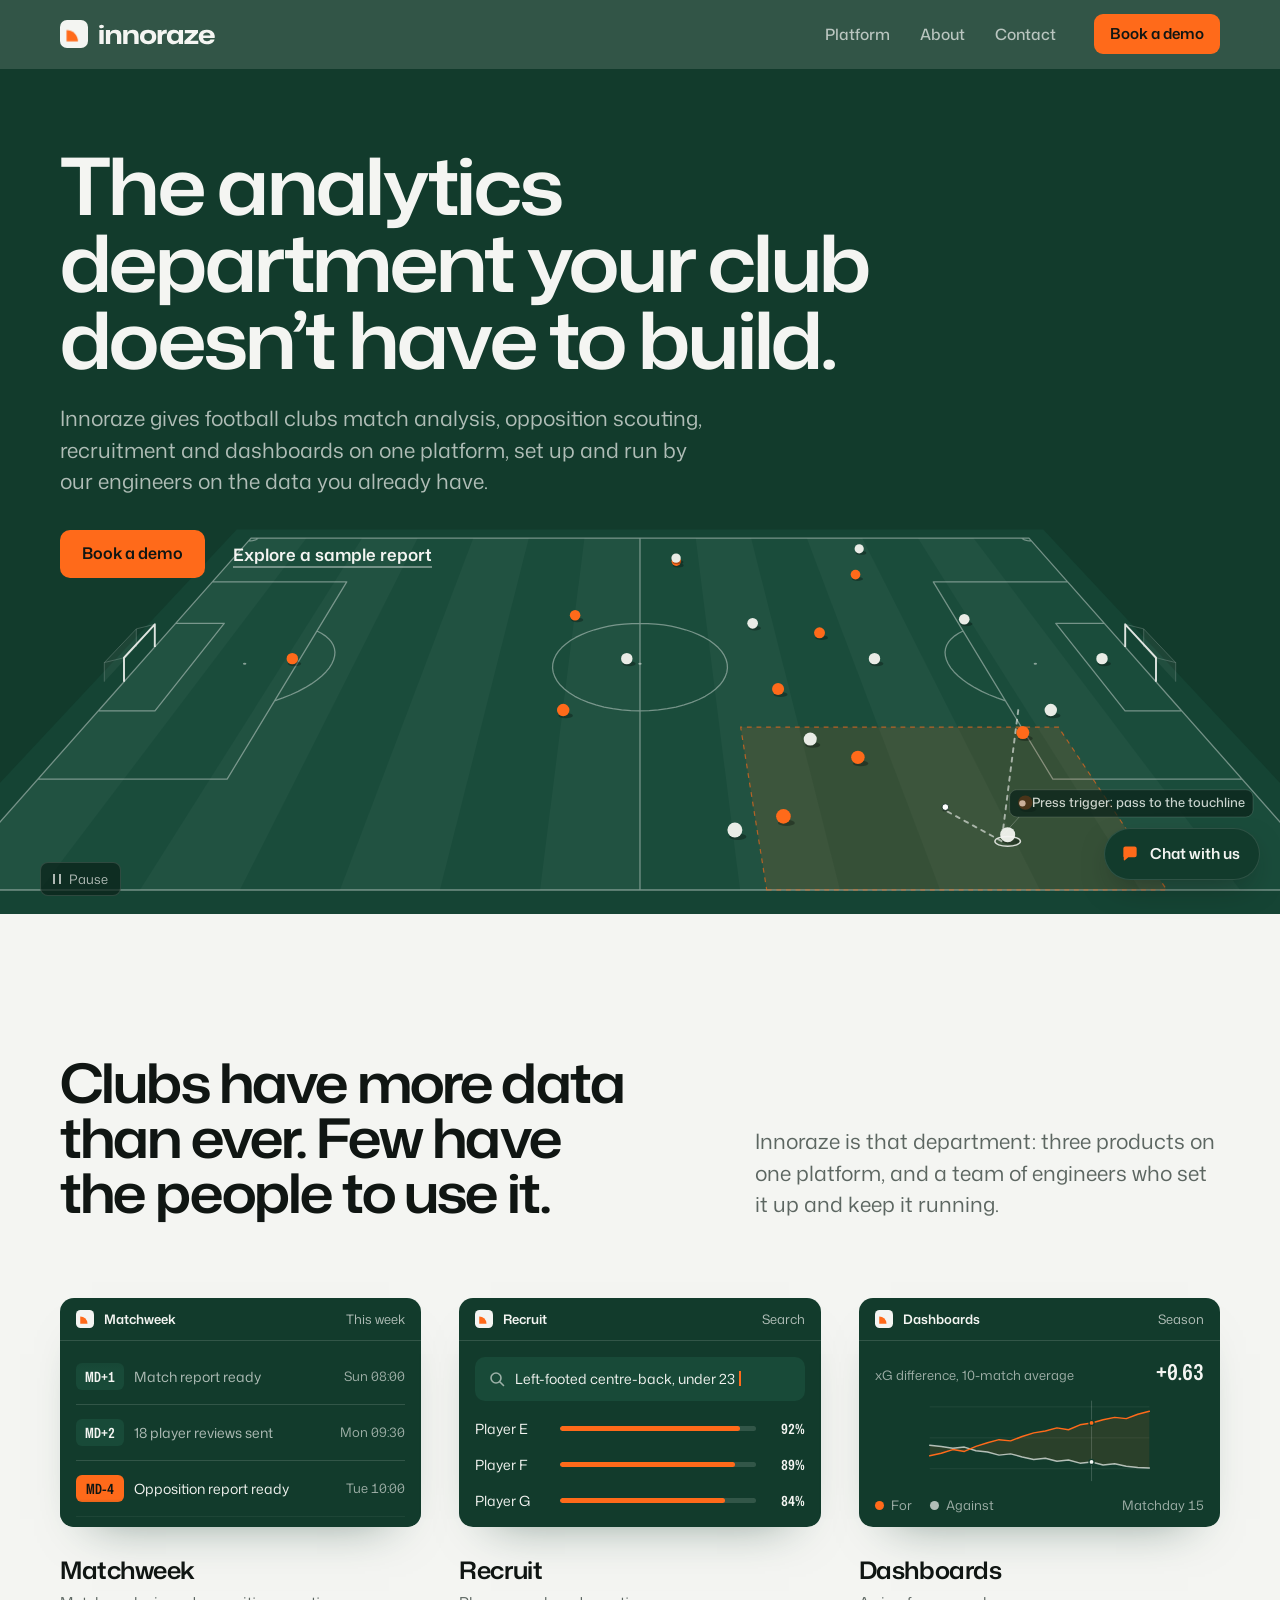
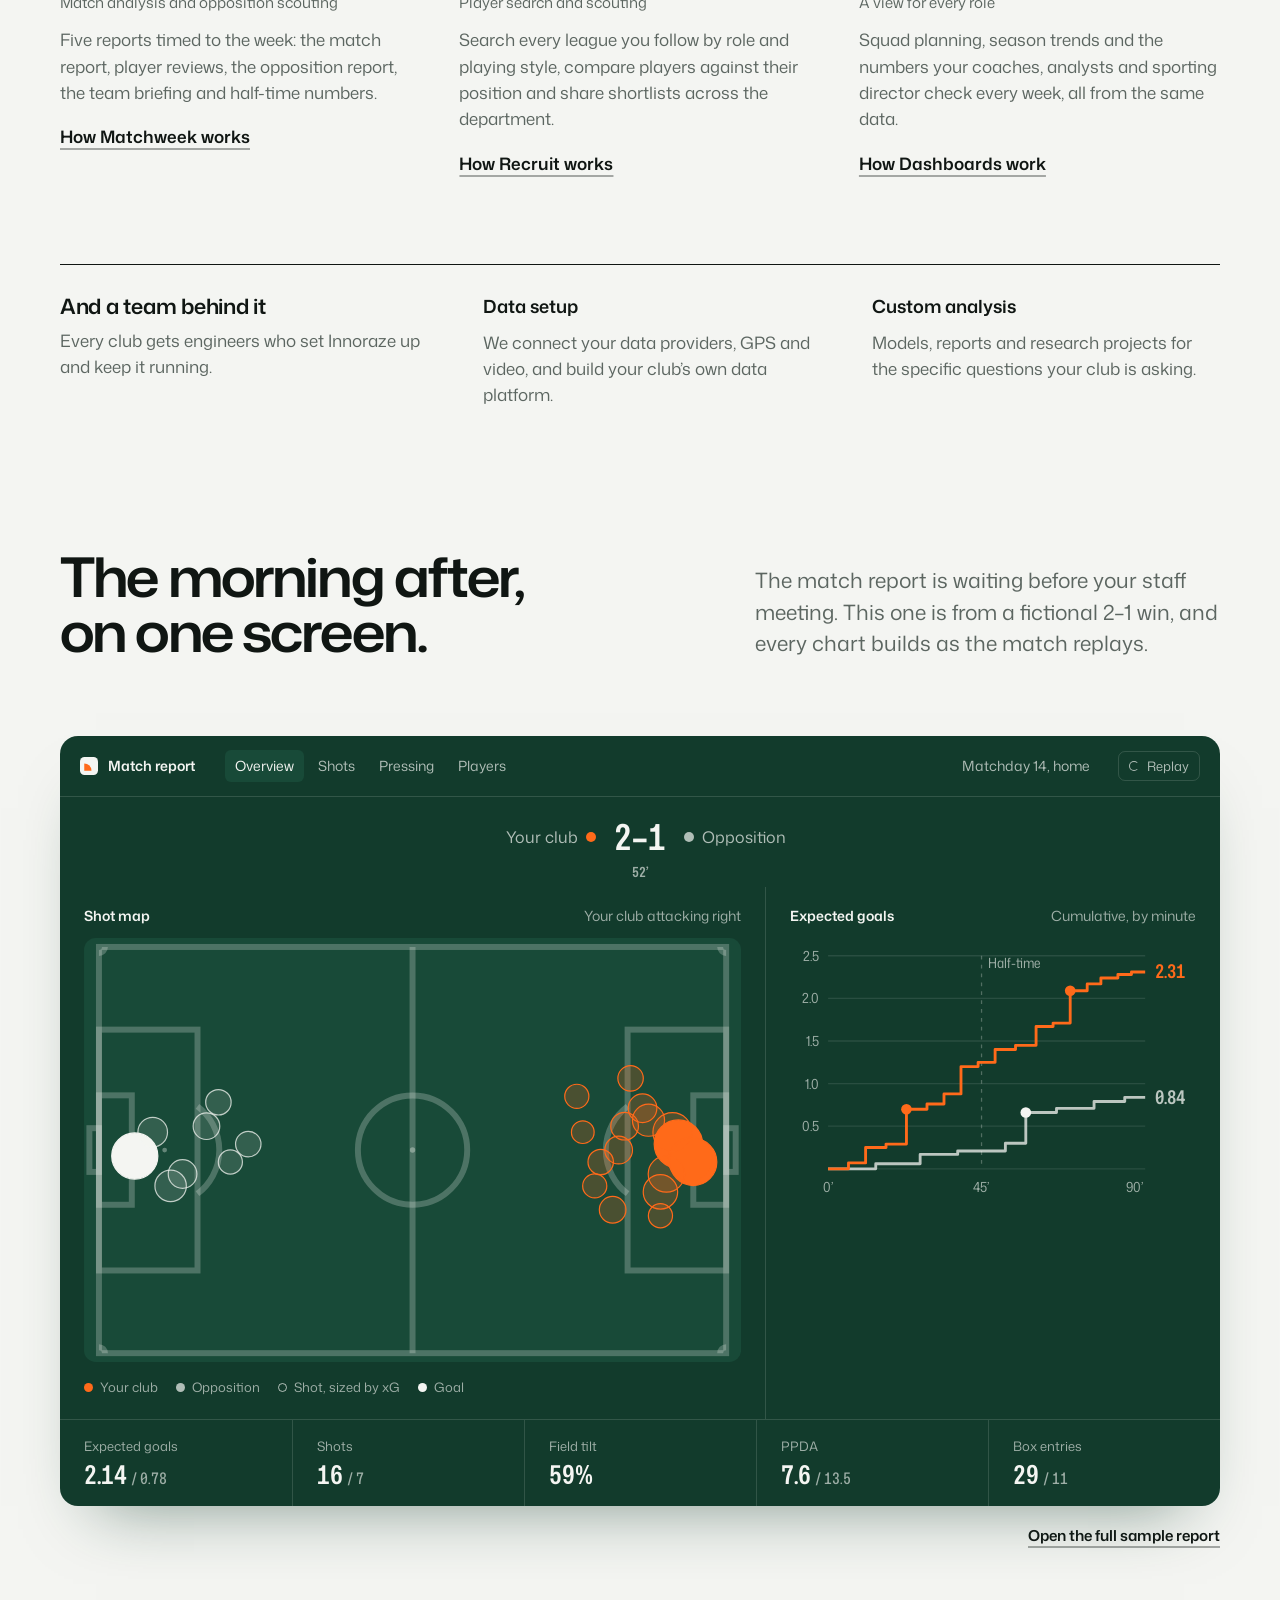
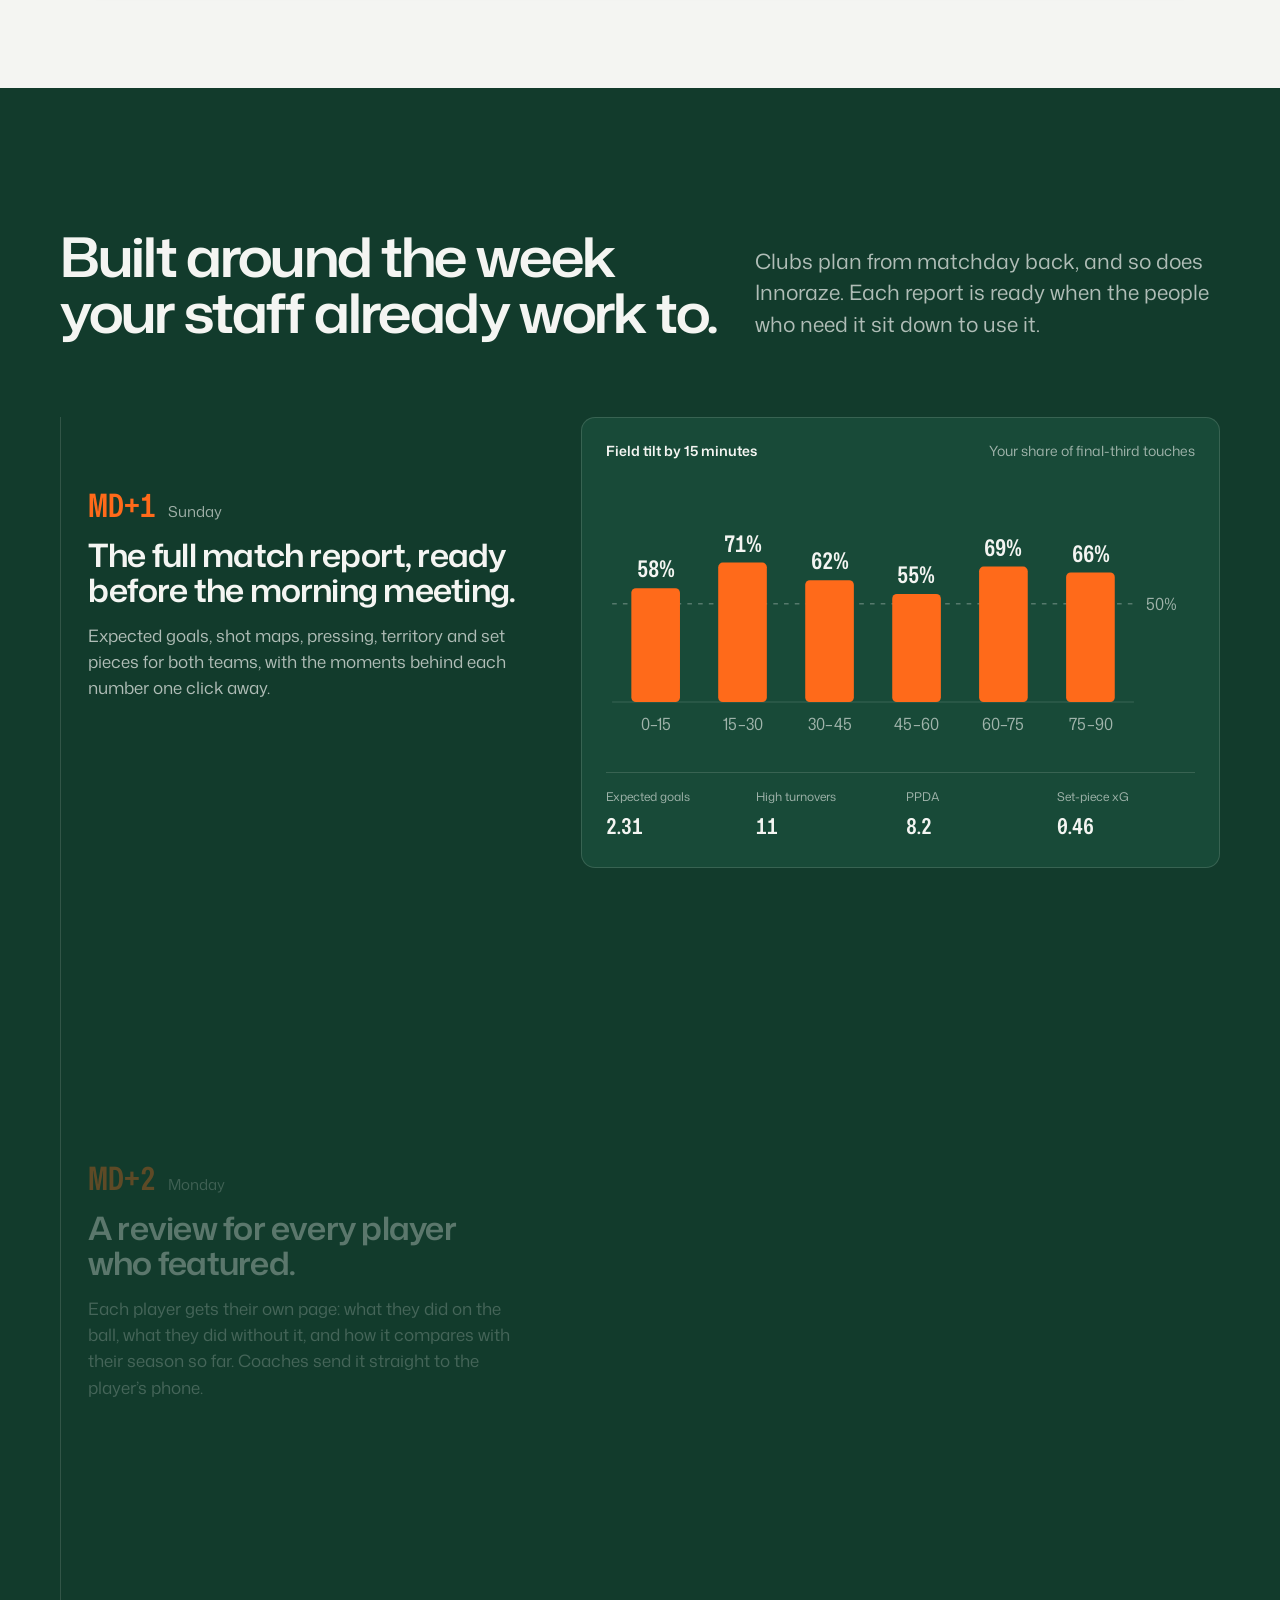
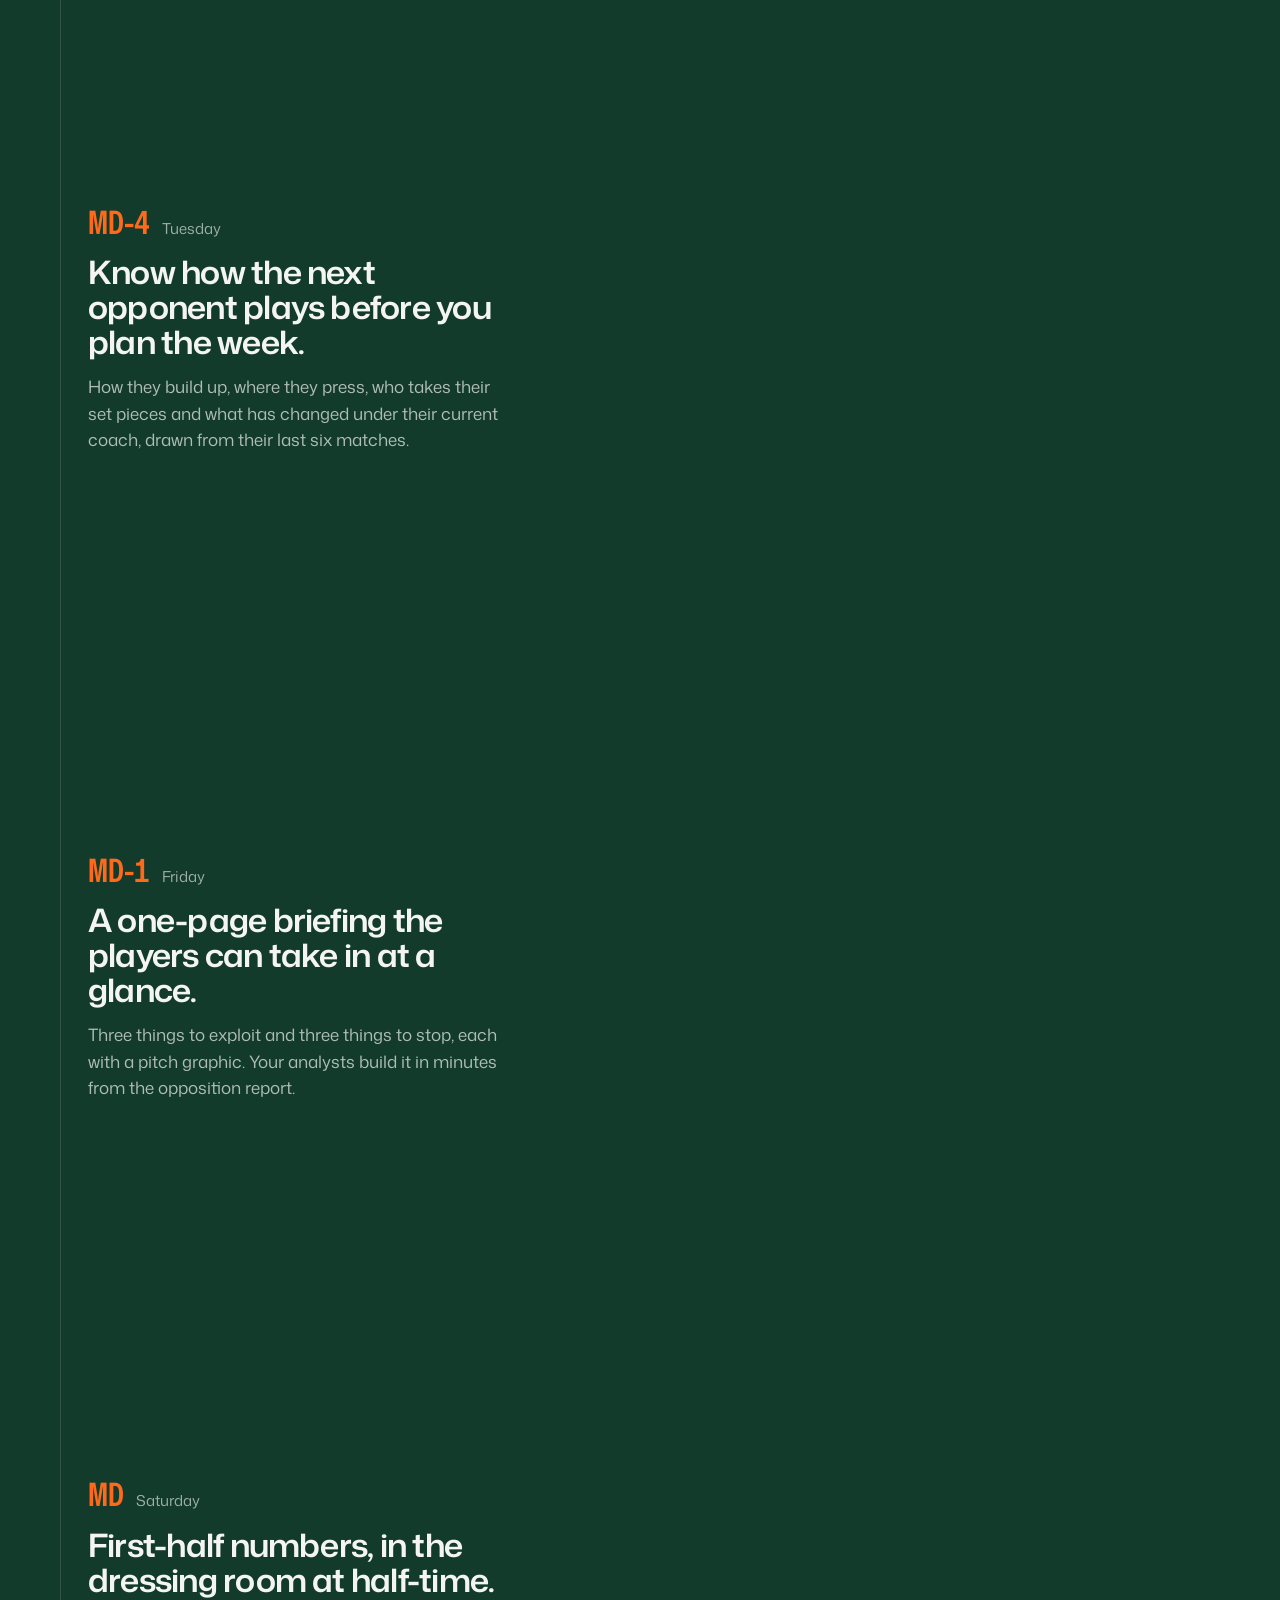
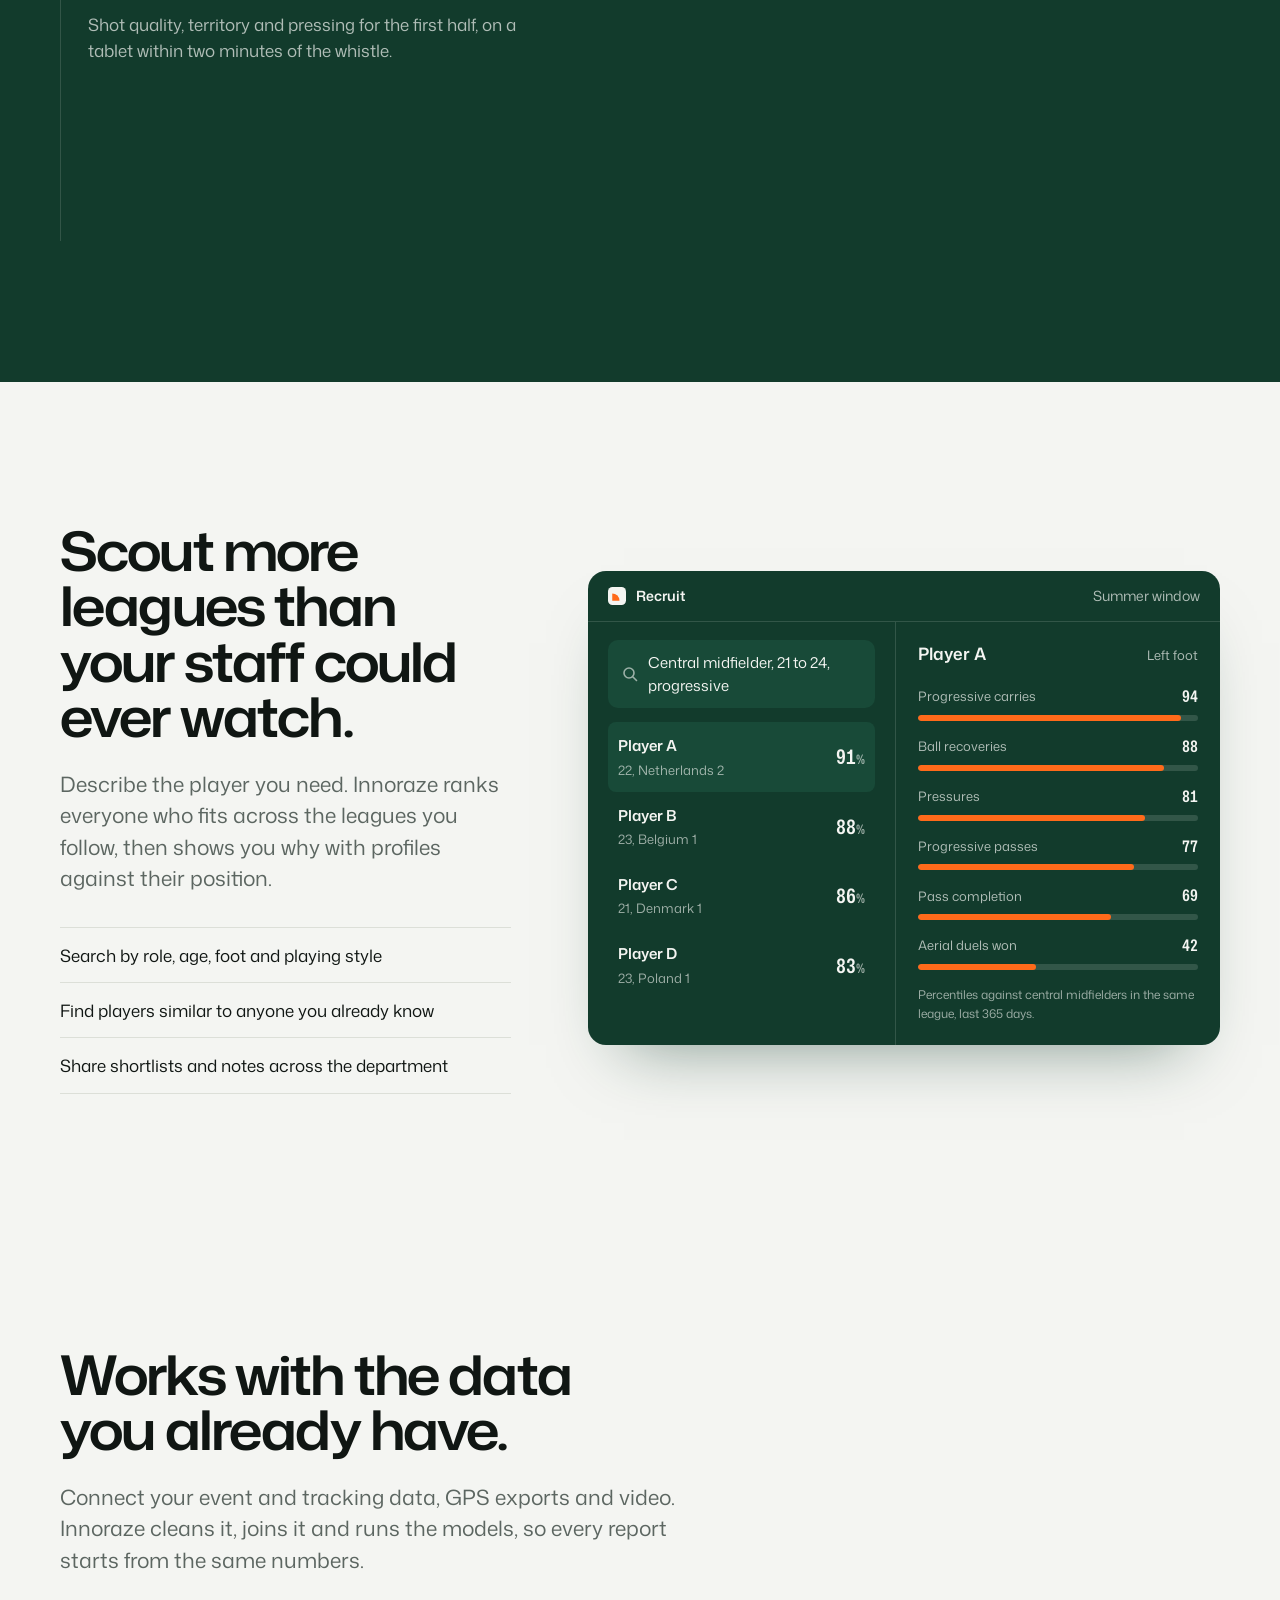
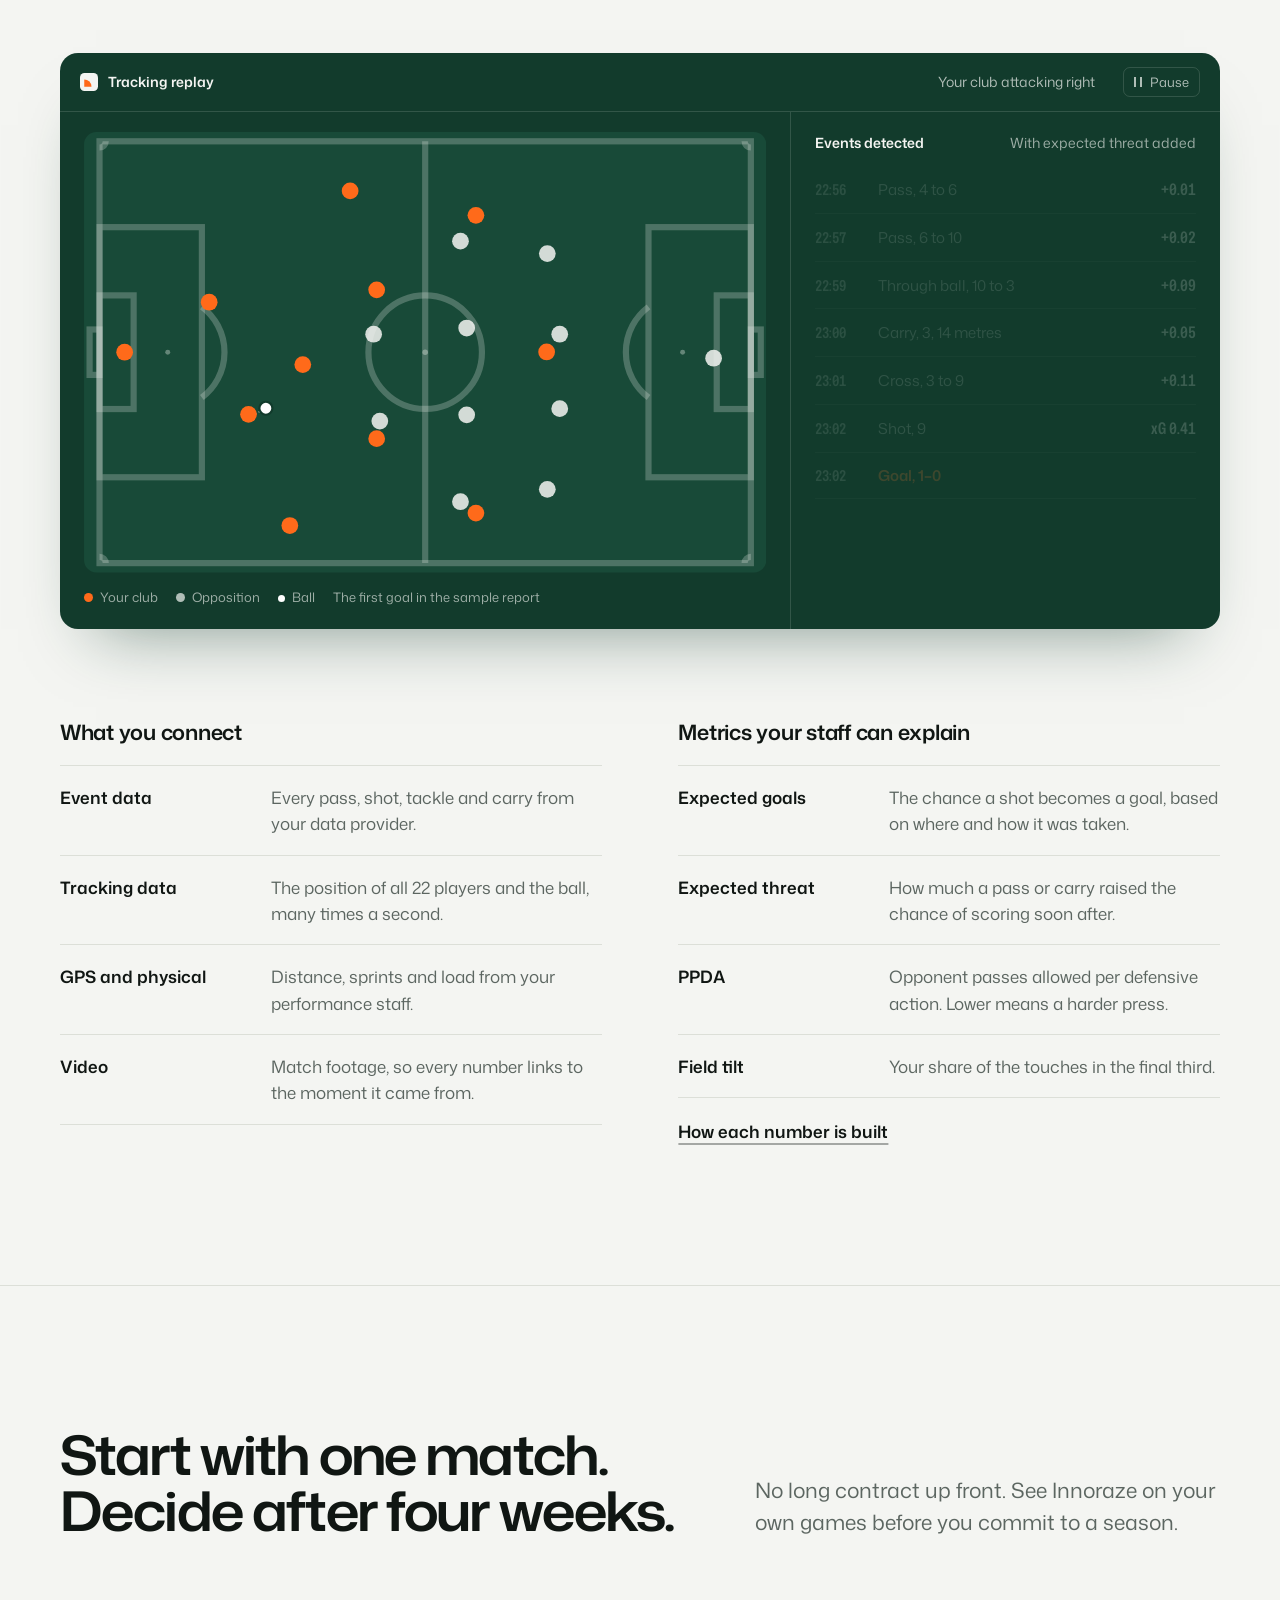
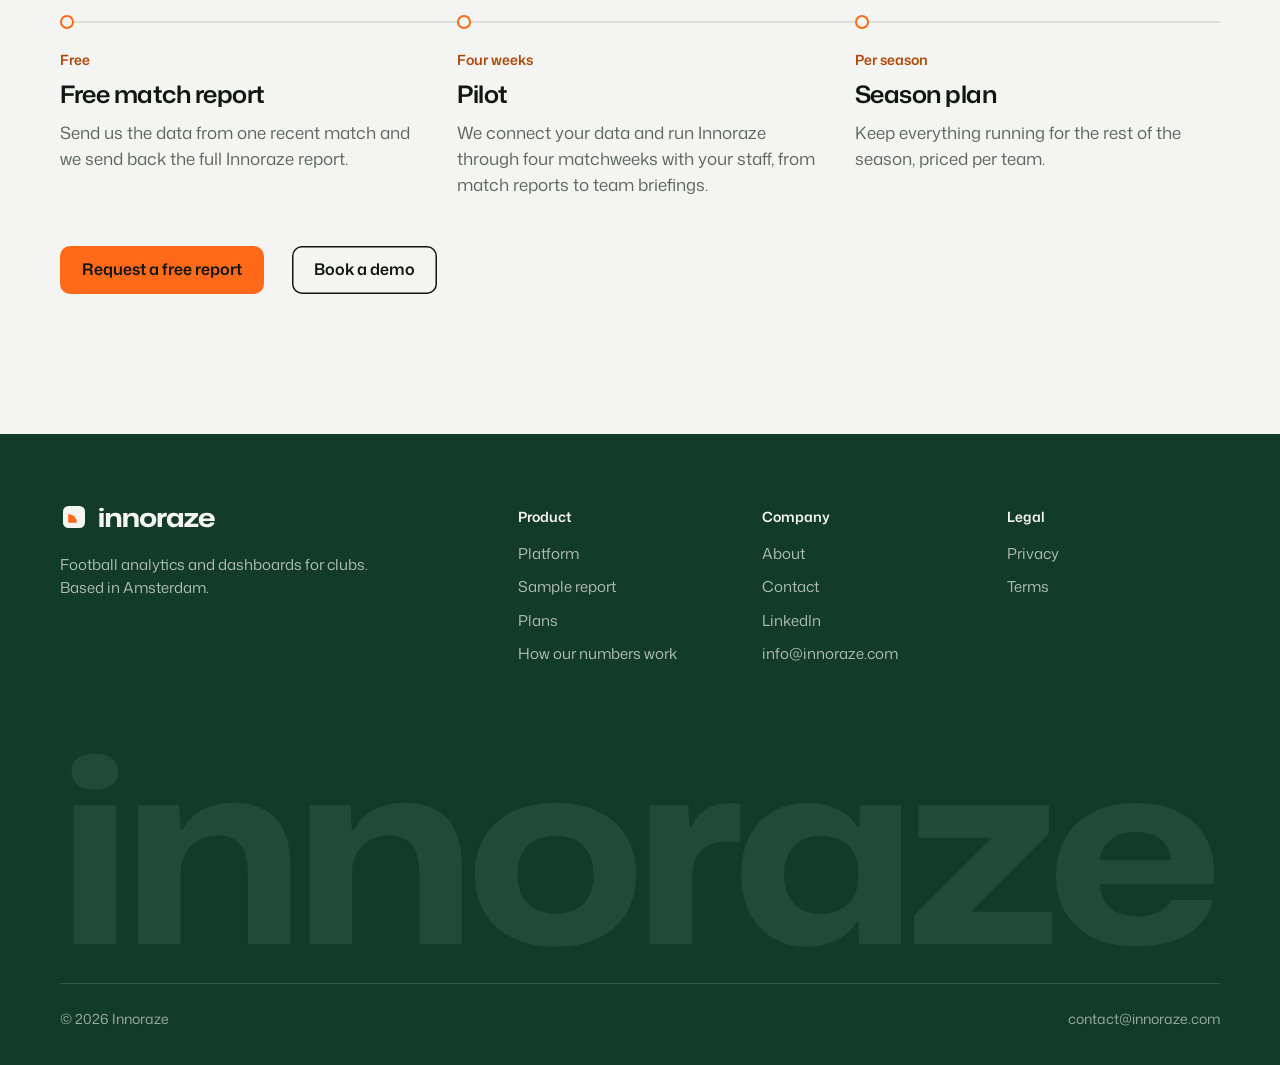
==== commit 4da6e283: "Switch on live chat" ====
--- a/index.html
+++ b/index.html
@@ -20,9 +20,10 @@
   <link rel="apple-touch-icon" href="assets/apple-touch-icon.png?v=2">
   <link rel="manifest" href="manifest.webmanifest?v=2">
   <link rel="preload" href="assets/fonts/mona-sans-latin.woff2" as="font" type="font/woff2" crossorigin>
-  <link rel="stylesheet" href="assets/style.css?v=3">
+  <link rel="stylesheet" href="assets/style.css?v=4">
   <script>document.documentElement.classList.add('js');try{if(!sessionStorage.getItem('iz'))document.documentElement.classList.add('first-visit');sessionStorage.setItem('iz','1')}catch(e){}</script>
-  <script src="assets/app.js?v=3" defer></script>
+  <script src="assets/config.js?v=2" defer></script>
+  <script src="assets/app.js?v=4" defer></script>
   <script src="assets/hero.js?v=3" defer></script>
   <script type="application/ld+json">{"@context":"https://schema.org","@type":"Organization","name":"Innoraze","url":"https://innoraze.com","logo":"https://innoraze.com/assets/icon-512.png","email":"contact@innoraze.com","description":"Football analytics and dashboards for clubs.","foundingDate":"2024","address":{"@type":"PostalAddress","addressLocality":"Amsterdam","addressCountry":"NL"},"sameAs":["https://www.linkedin.com/company/innoraze/"]}</script>
   <script type="speculationrules">{"prefetch":[{"source":"document","where":{"href_matches":"/*"},"eagerness":"moderate"}]}</script>
@@ -356,6 +357,7 @@
               <div><dt>PPDA</dt><dd>Opponent passes allowed per defensive action. Lower means a harder press.</dd></div>
               <div><dt>Field tilt</dt><dd>Your share of the touches in the final third.</dd></div>
             </dl>
+            <p class="defs__more"><a class="link" href="methodology">How each number is built</a></p>
           </div>
         </div>
       </div>
@@ -389,11 +391,11 @@
         </div>
         <div>
           <h2>Product</h2>
-          <ul><li><a href="platform">Platform</a></li><li><a href="sample-report">Sample report</a></li><li><a href="platform#plans">Plans</a></li></ul>
+          <ul><li><a href="platform">Platform</a></li><li><a href="sample-report">Sample report</a></li><li><a href="platform#plans">Plans</a></li><li><a href="methodology">How our numbers work</a></li></ul>
         </div>
         <div>
           <h2>Company</h2>
-          <ul><li><a href="about">About</a></li><li><a href="contact">Contact</a></li><li><a href="mailto:info@innoraze.com">info@innoraze.com</a></li></ul>
+          <ul><li><a href="about">About</a></li><li><a href="contact">Contact</a></li><li><a href="https://www.linkedin.com/company/innoraze/" rel="noopener">LinkedIn</a></li><li><a href="mailto:info@innoraze.com">info@innoraze.com</a></li></ul>
         </div>
         <div>
           <h2>Legal</h2>
@@ -407,5 +409,6 @@
       </div>
     </div>
   </footer>
+  <button class="chat-launch" type="button" data-chat hidden aria-label="Chat with us"><svg viewBox="0 0 24 24" aria-hidden="true"><path d="M4 5.5A2.5 2.5 0 0 1 6.5 3h11A2.5 2.5 0 0 1 20 5.5v8a2.5 2.5 0 0 1-2.5 2.5H10l-4.2 3.6c-.5.4-1.3.1-1.3-.6V16A2.5 2.5 0 0 1 4 13.5z" fill="currentColor"/></svg><span class="chat-launch__text">Chat with us</span><i class="chat-launch__badge" hidden></i></button>
 </body>
 </html>
--- a/assets/style.css
+++ b/assets/style.css
@@ -1002,3 +1002,70 @@
 
 .hp-net { transition: fill 0.3s ease; }
 .hp-net.is-flash { fill: rgba(255, 106, 26, 0.28); stroke: rgba(255, 106, 26, 0.7); }
+
+/* ================================================================
+   Round 3: chat, booking, methodology
+   ================================================================ */
+
+/* Chat launcher (only shown once chat is switched on) */
+.chat-launch {
+  position: fixed; right: 20px; bottom: 20px; z-index: 60;
+  display: inline-flex; align-items: center; gap: 10px; height: 52px; padding: 0 20px 0 16px;
+  border: 0; border-radius: 26px; cursor: pointer;
+  background: var(--pitch); color: var(--on-dark); font-weight: 600; font-size: 0.9375rem;
+  box-shadow: 0 12px 32px -12px rgba(16, 22, 19, 0.55), inset 0 0 0 1px rgba(244, 245, 242, 0.12);
+  transition: transform 0.2s ease, background-color 0.2s ease;
+}
+.chat-launch[hidden] { display: none; }
+.chat-launch:hover { transform: translateY(-2px); background: var(--pitch-2); }
+.chat-launch svg { width: 20px; height: 20px; color: var(--oranje); }
+.chat-launch:focus-visible { outline: 2px solid var(--ink); outline-offset: 3px; }
+.chat-launch.is-loading svg { animation: chat-pulse 0.9s ease-in-out infinite; }
+@keyframes chat-pulse { 50% { opacity: 0.35; } }
+.chat-launch__badge { position: absolute; top: 6px; left: 30px; width: 10px; height: 10px; border-radius: 50%; background: var(--oranje); box-shadow: 0 0 0 2px var(--pitch); }
+.chat-launch__badge[hidden] { display: none; }
+@media (max-width: 560px) {
+  .chat-launch { width: 52px; padding: 0; justify-content: center; right: 16px; bottom: 16px; }
+  .chat-launch__text { position: absolute; width: 1px; height: 1px; overflow: hidden; clip: rect(0 0 0 0); }
+  .chat-launch__badge { left: 30px; }
+}
+.hero2__pause { right: auto; left: var(--gutter); }
+
+/* Booking block on the contact page */
+.book { padding: 22px; margin-bottom: 32px; border-radius: 14px; background: var(--pitch); color: var(--on-dark); }
+.book[hidden] { display: none; }
+.book p { margin-top: 6px; color: var(--on-dark-2); }
+.book .btn { margin-top: 16px; }
+.contact__aside .book + .h3 { margin-top: 4px; }
+
+.defs__more { margin-top: 20px; }
+.flow--light li { border-top-color: var(--ink); }
+.flow--light p { color: var(--slate); }
+.flow--light .flow__n { color: var(--oranje-ink); }
+.defs--wide { margin-top: 0; }
+.defs--wide div { grid-template-columns: 14em 1fr; }
+.defs--wide dd { max-width: 44em; }
+@media (max-width: 560px) { .defs--wide div { grid-template-columns: 1fr; } }
+
+/* Expected goals explorer */
+.xg { align-items: start; }
+.xg__presets { display: flex; flex-wrap: wrap; gap: 8px; margin-top: 28px; }
+.xg__presets button {
+  font: inherit; font-size: 0.9375rem; font-weight: 500; cursor: pointer;
+  padding: 8px 14px; border-radius: 9px; border: 1px solid #c9cdc4; background: #fff; color: var(--ink);
+  transition: background-color 0.15s ease, border-color 0.15s ease, color 0.15s ease;
+}
+.xg__presets button:hover { border-color: var(--ink); }
+.xg__presets button[aria-pressed="true"] { background: var(--ink); border-color: var(--ink); color: var(--chalk); }
+.xg__note { margin-top: 24px; font-size: 0.9375rem; color: var(--slate); max-width: 34em; }
+.xg__window .window__body { display: grid; grid-template-columns: 1.5fr 1fr; gap: 28px; align-items: center; }
+.xg-pitch { touch-action: none; cursor: crosshair; user-select: none; }
+.xg-pitch image { opacity: 0.9; }
+.xg-marker { fill: #fff; stroke: var(--pitch); stroke-width: 0.5; transition: r 0.15s ease; }
+.xg-cone { fill: rgba(255, 255, 255, 0.14); stroke: rgba(255, 255, 255, 0.55); stroke-width: 0.25; }
+.xg__value { display: flex; align-items: baseline; gap: 10px; }
+.xg__value .num { font-size: clamp(3.5rem, 2.5rem + 3vw, 5.5rem); line-height: 0.9; color: var(--on-dark); }
+.xg__value span:last-child { font-size: 1.25rem; color: var(--on-dark-3); }
+.xg__detail { margin-top: 14px; color: var(--on-dark-2); font-size: 0.9375rem; }
+.xg__plain { margin-top: 6px; color: var(--oranje-text); font-weight: 600; }
+@media (max-width: 1100px) { .xg__window .window__body { grid-template-columns: 1fr; } }
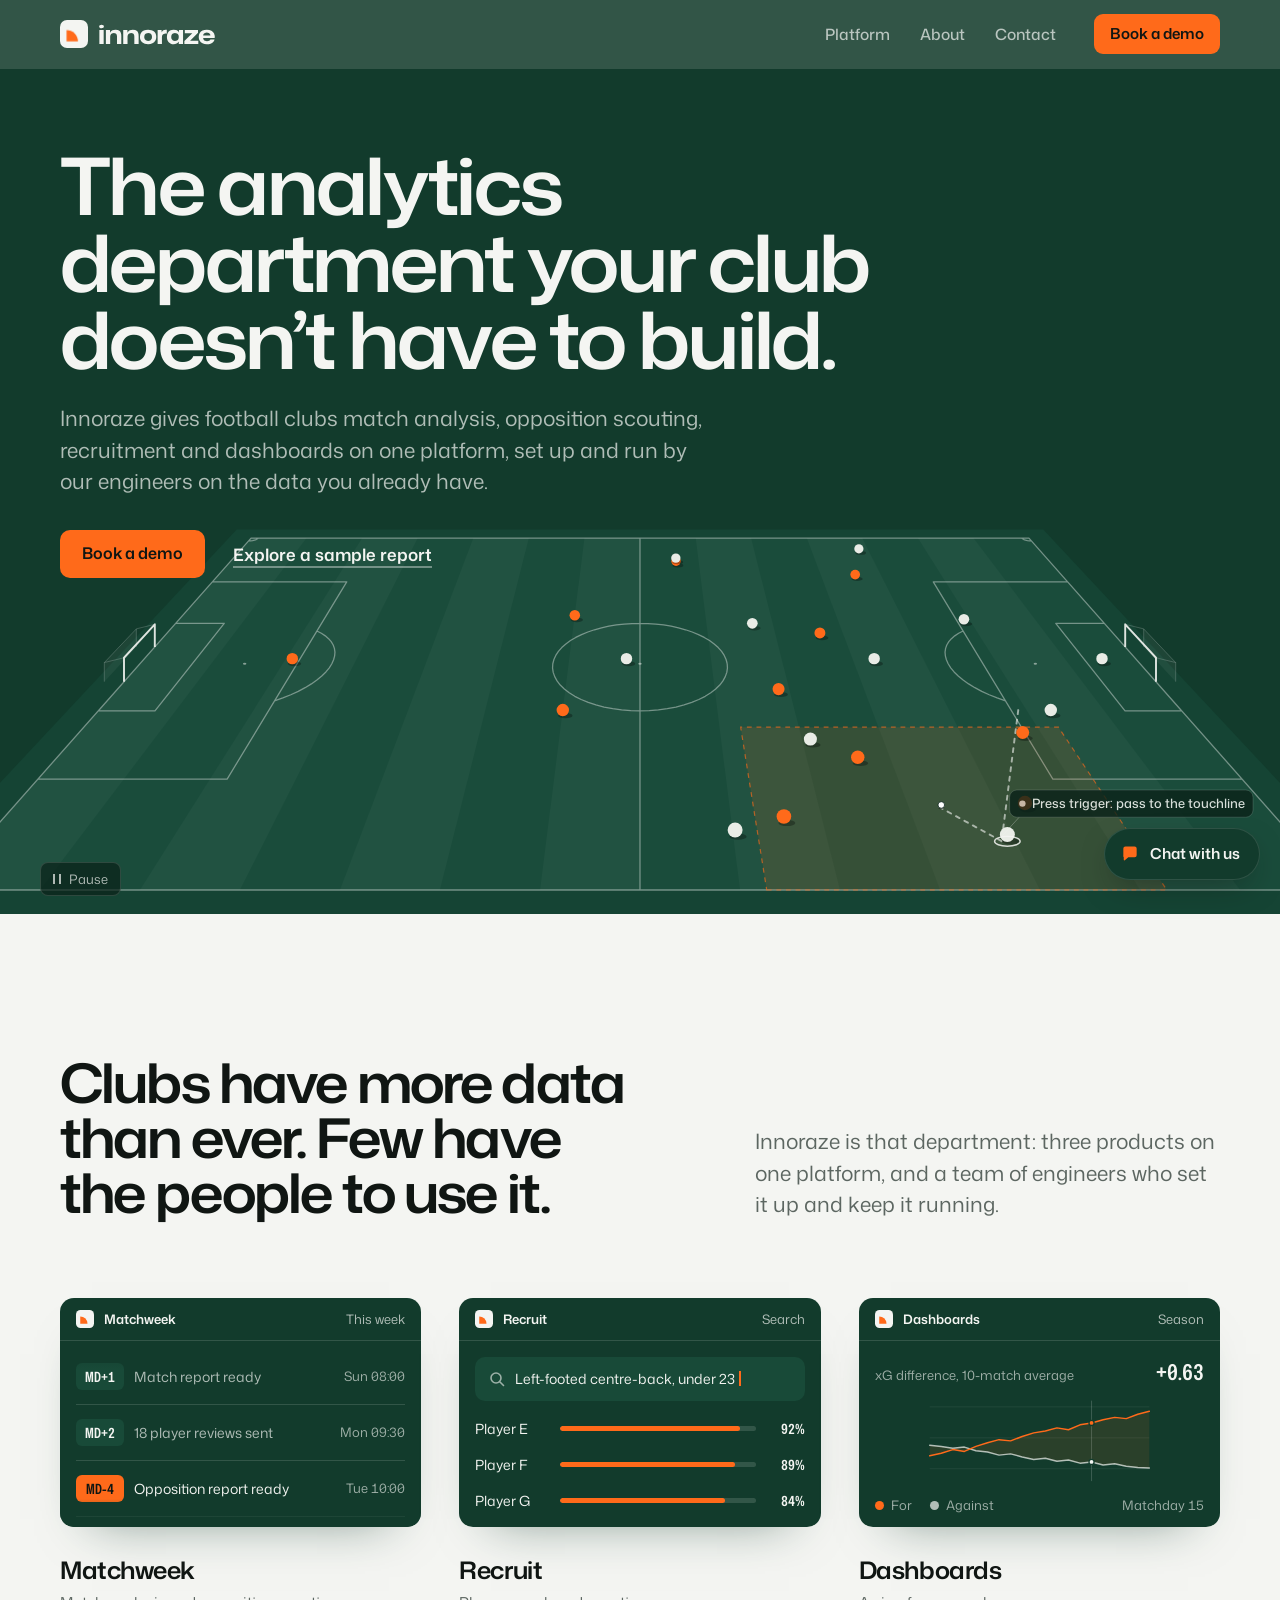
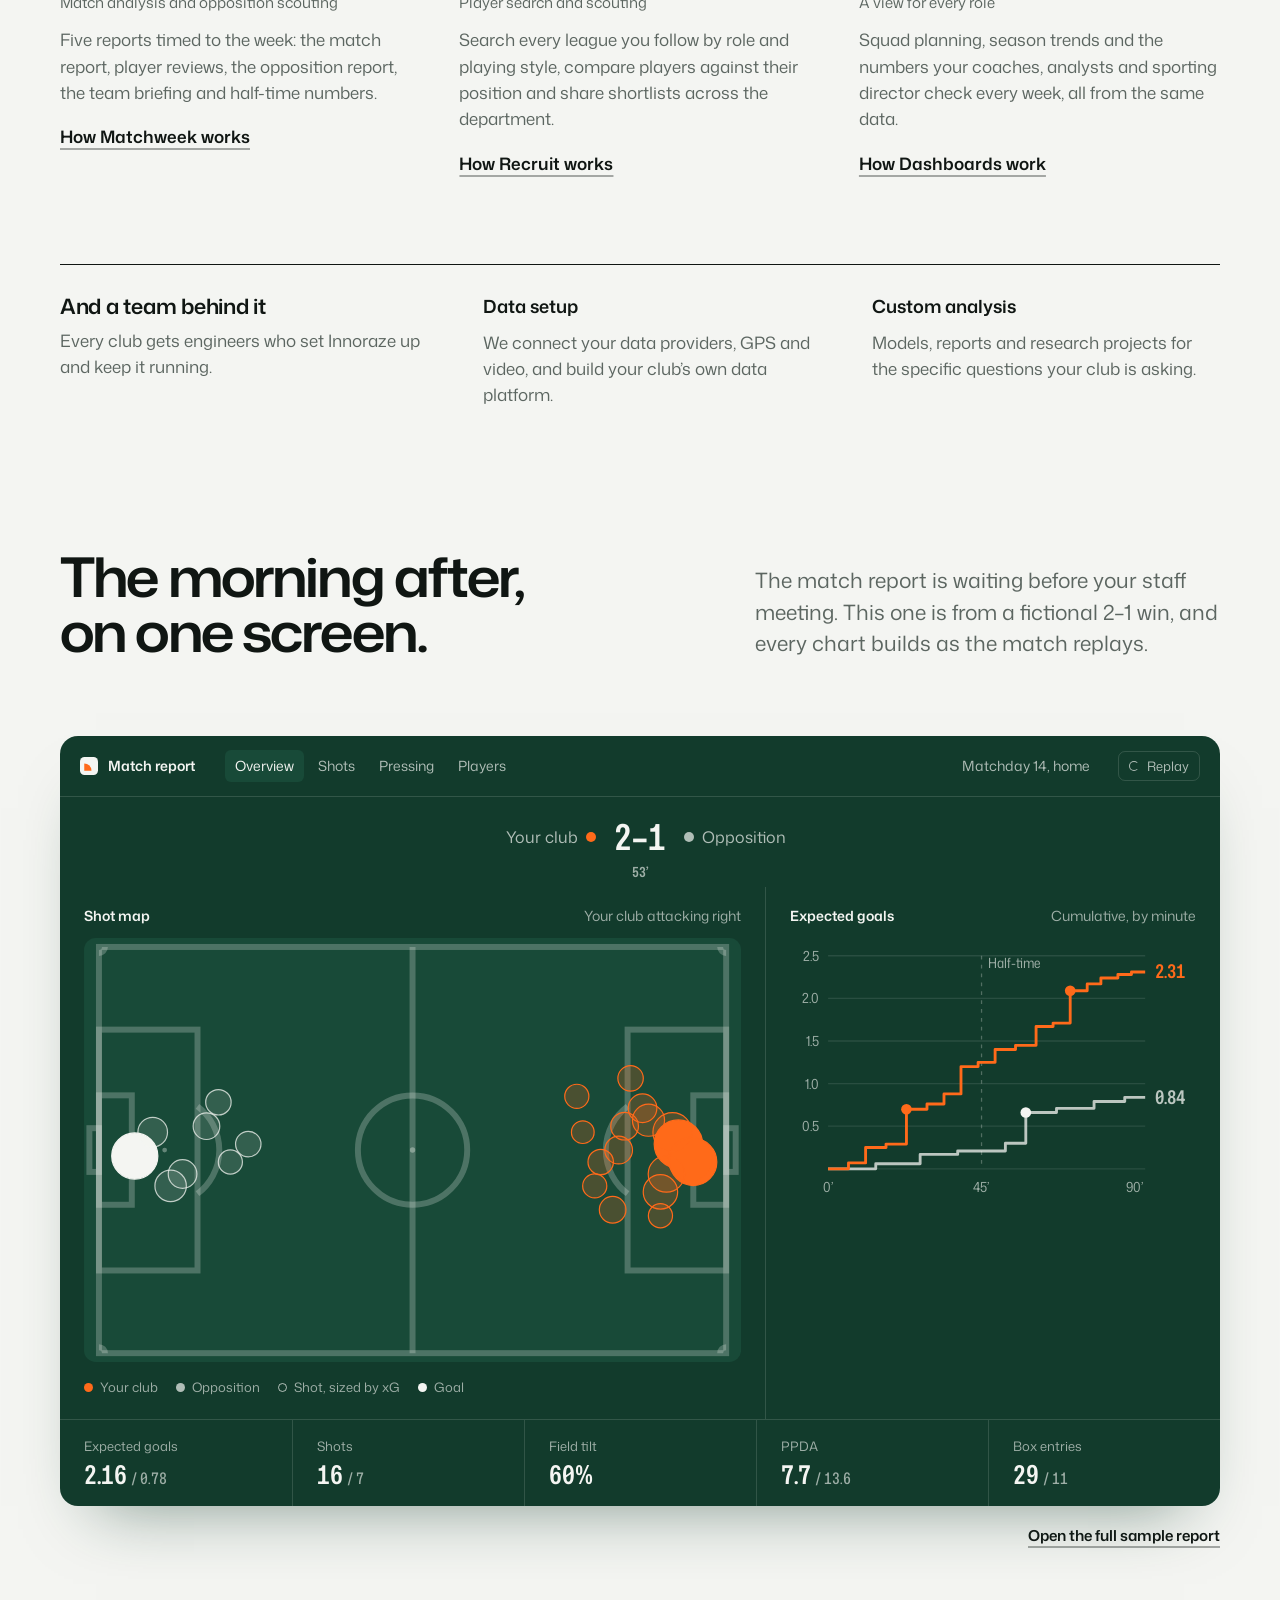
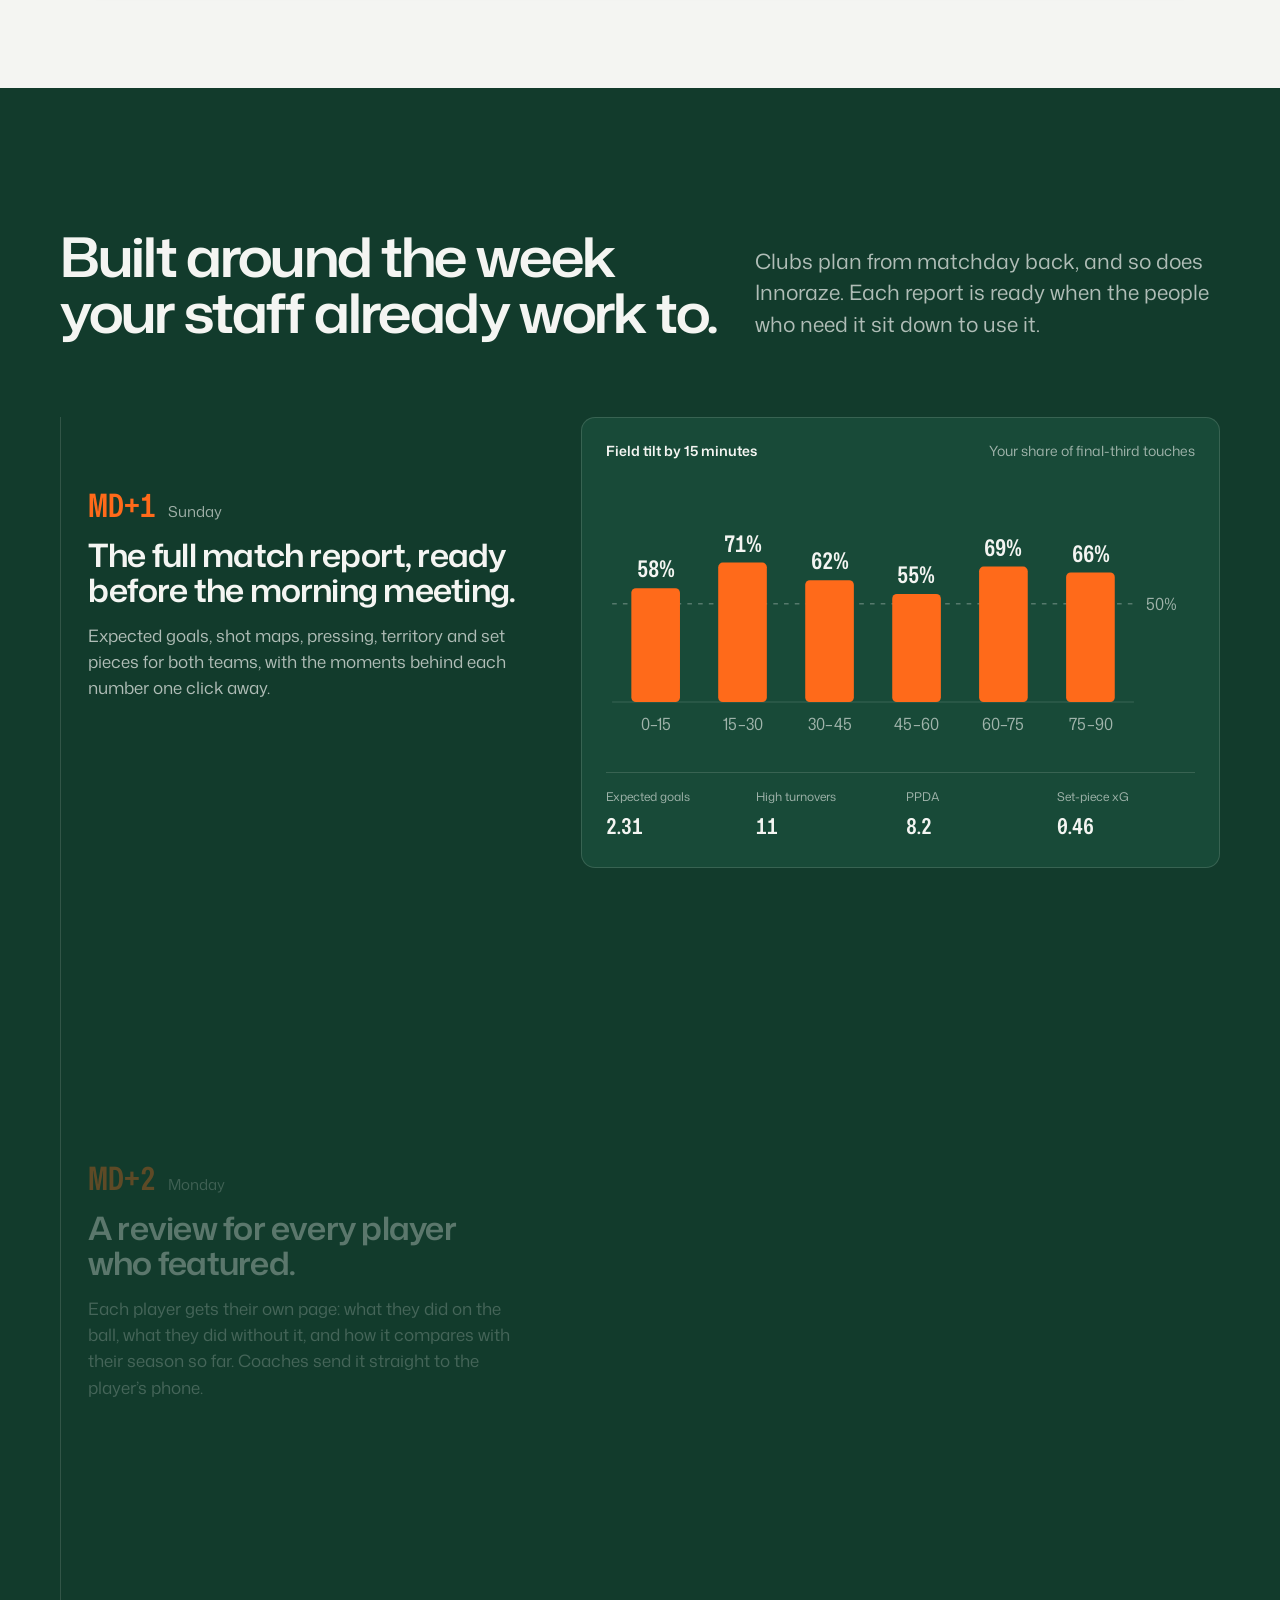
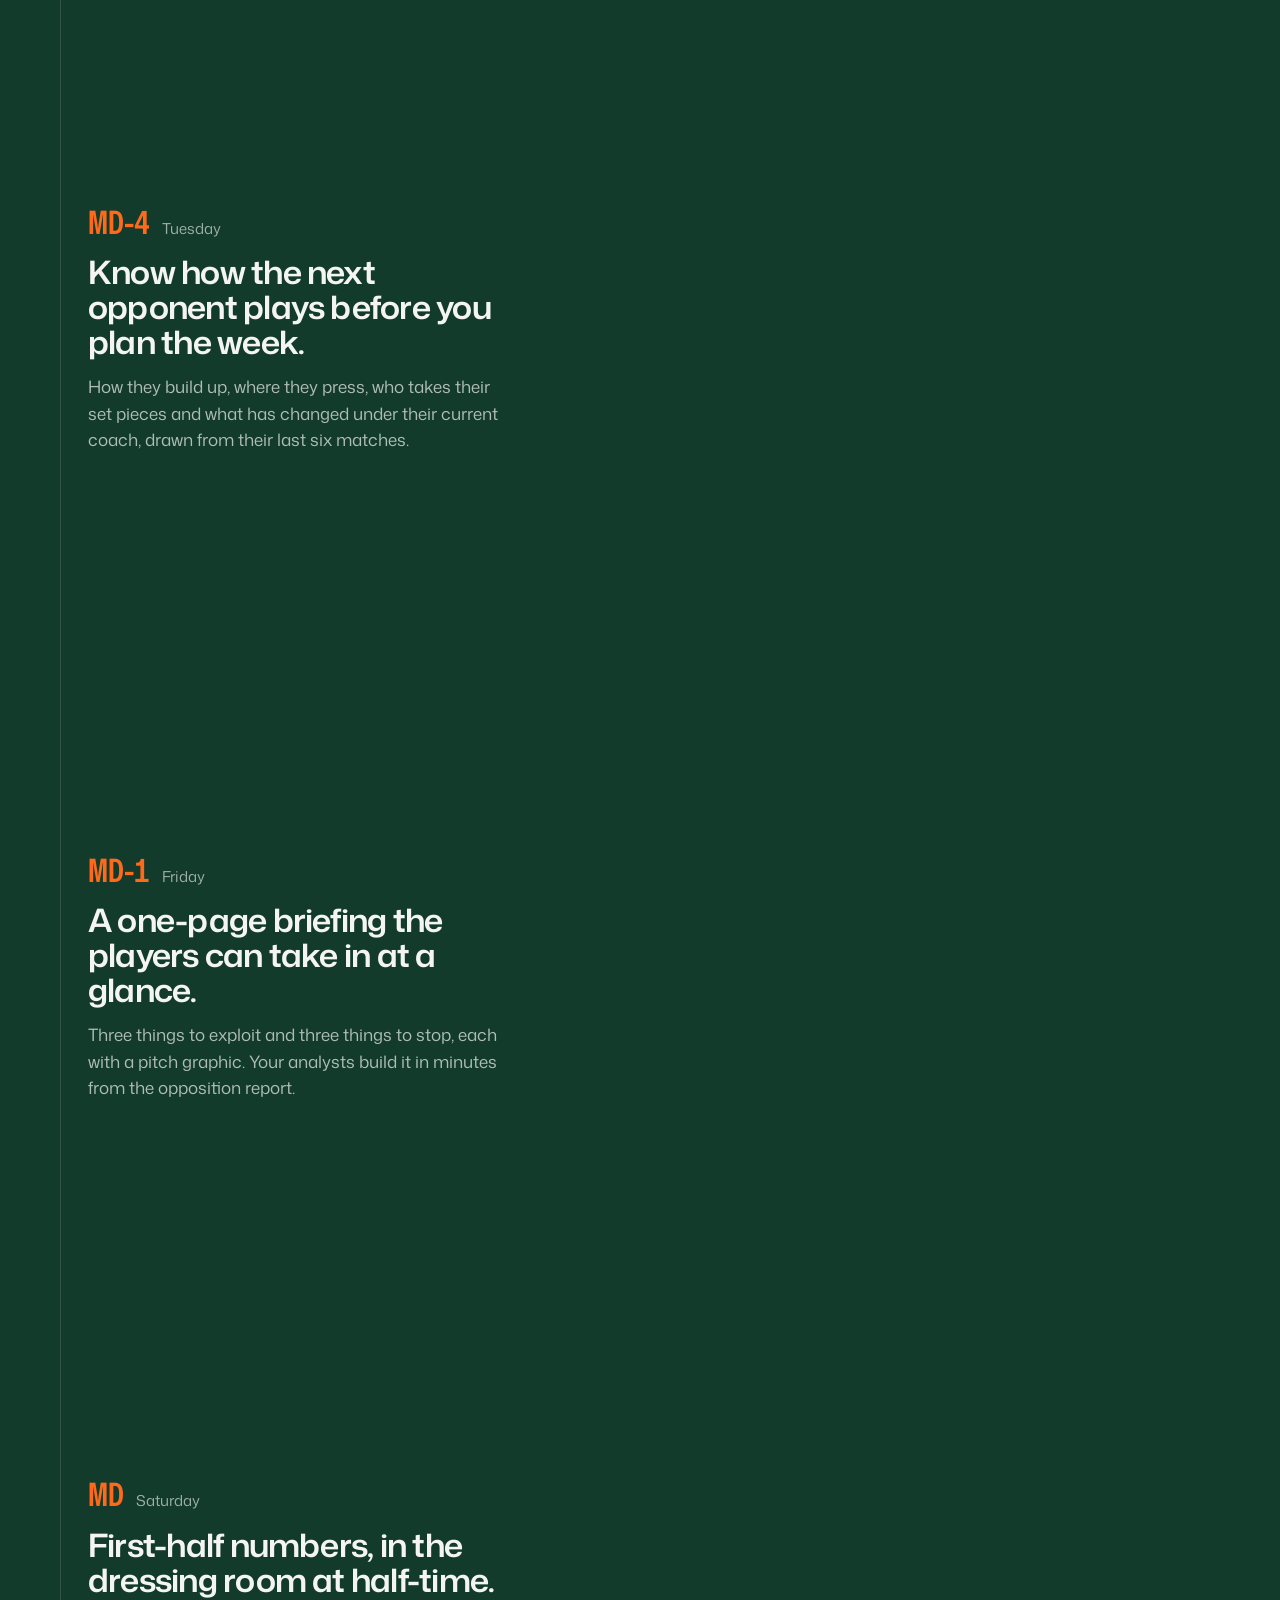
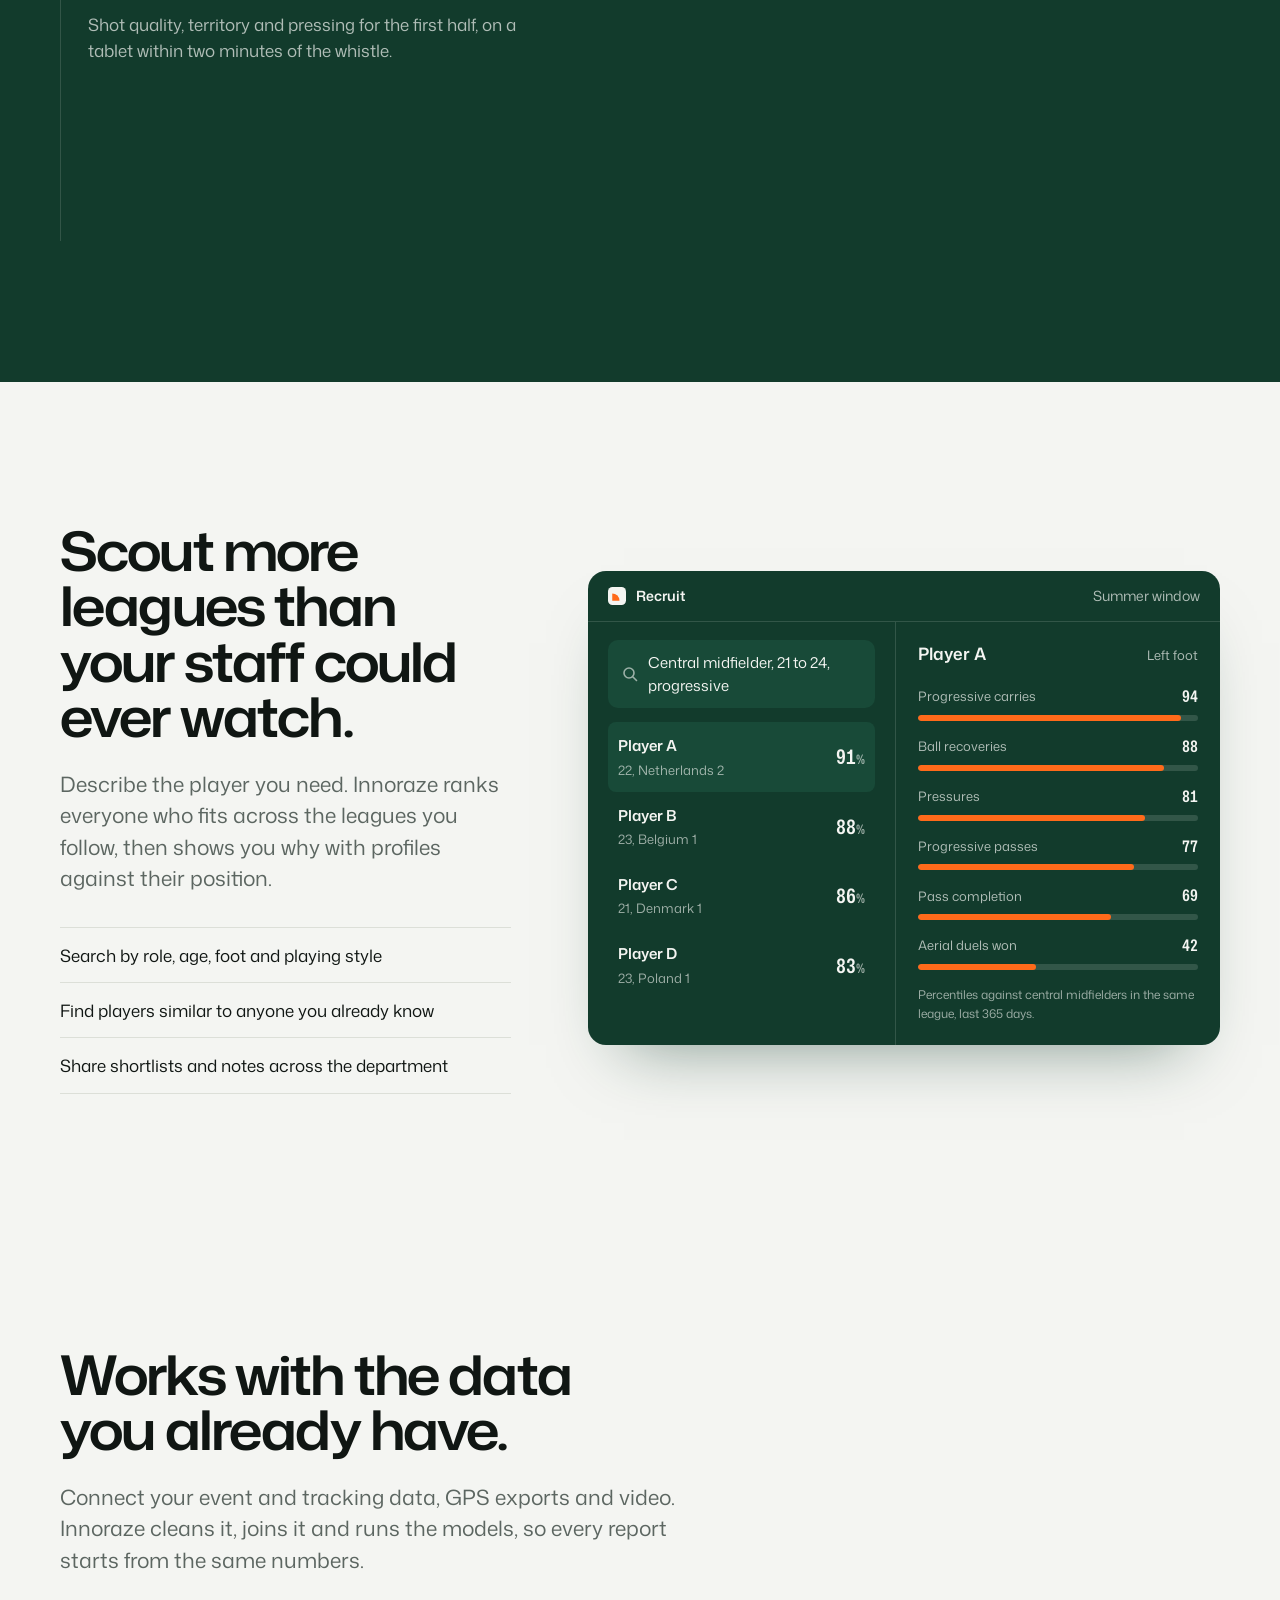
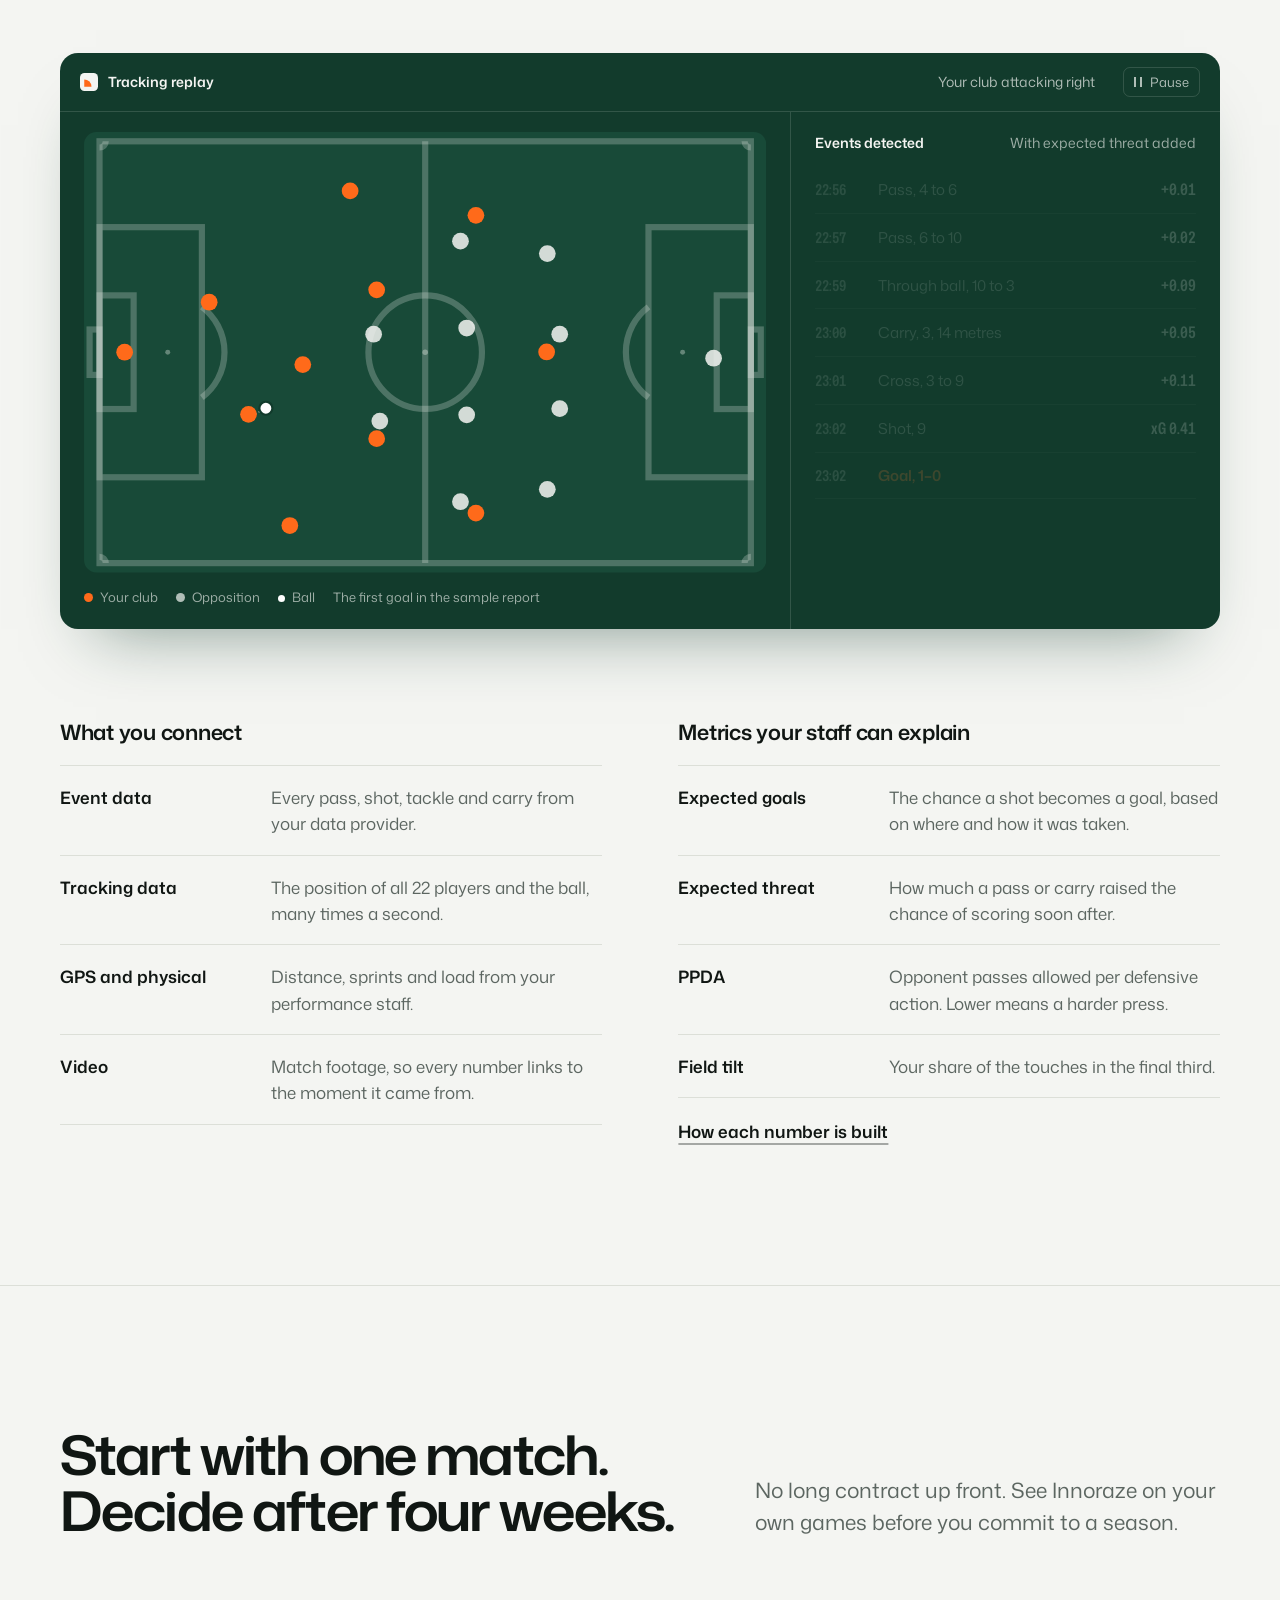
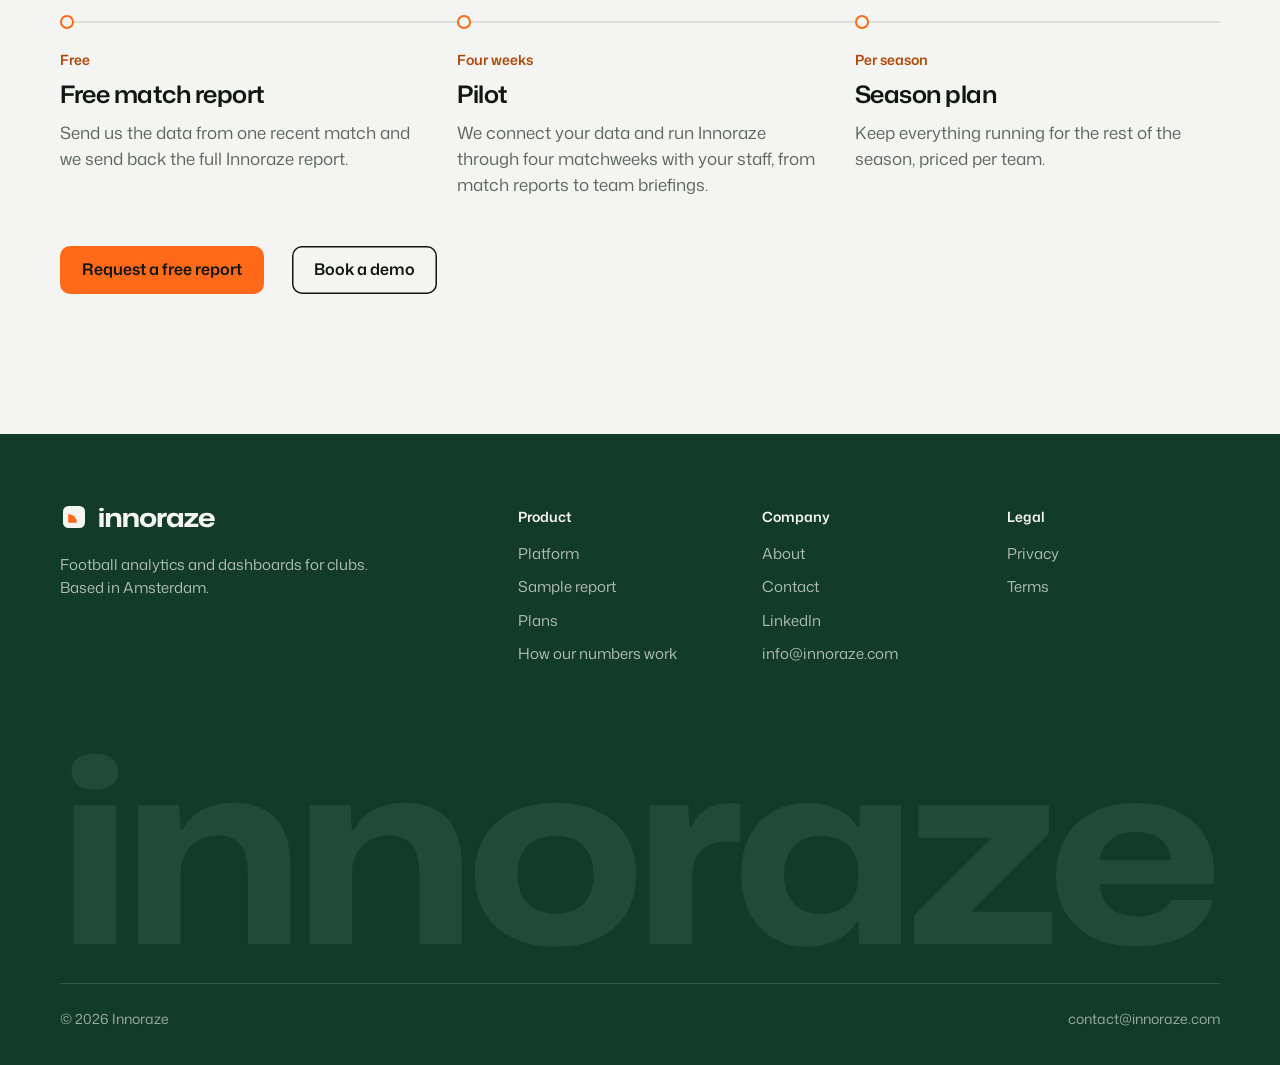
==== commit 4a5b2321: "Switch on demo booking" ====
--- a/index.html
+++ b/index.html
@@ -22,7 +22,7 @@
   <link rel="preload" href="assets/fonts/mona-sans-latin.woff2" as="font" type="font/woff2" crossorigin>
   <link rel="stylesheet" href="assets/style.css?v=4">
   <script>document.documentElement.classList.add('js');try{if(!sessionStorage.getItem('iz'))document.documentElement.classList.add('first-visit');sessionStorage.setItem('iz','1')}catch(e){}</script>
-  <script src="assets/config.js?v=2" defer></script>
+  <script src="assets/config.js?v=3" defer></script>
   <script src="assets/app.js?v=4" defer></script>
   <script src="assets/hero.js?v=3" defer></script>
   <script type="application/ld+json">{"@context":"https://schema.org","@type":"Organization","name":"Innoraze","url":"https://innoraze.com","logo":"https://innoraze.com/assets/icon-512.png","email":"contact@innoraze.com","description":"Football analytics and dashboards for clubs.","foundingDate":"2024","address":{"@type":"PostalAddress","addressLocality":"Amsterdam","addressCountry":"NL"},"sameAs":["https://www.linkedin.com/company/innoraze/"]}</script>
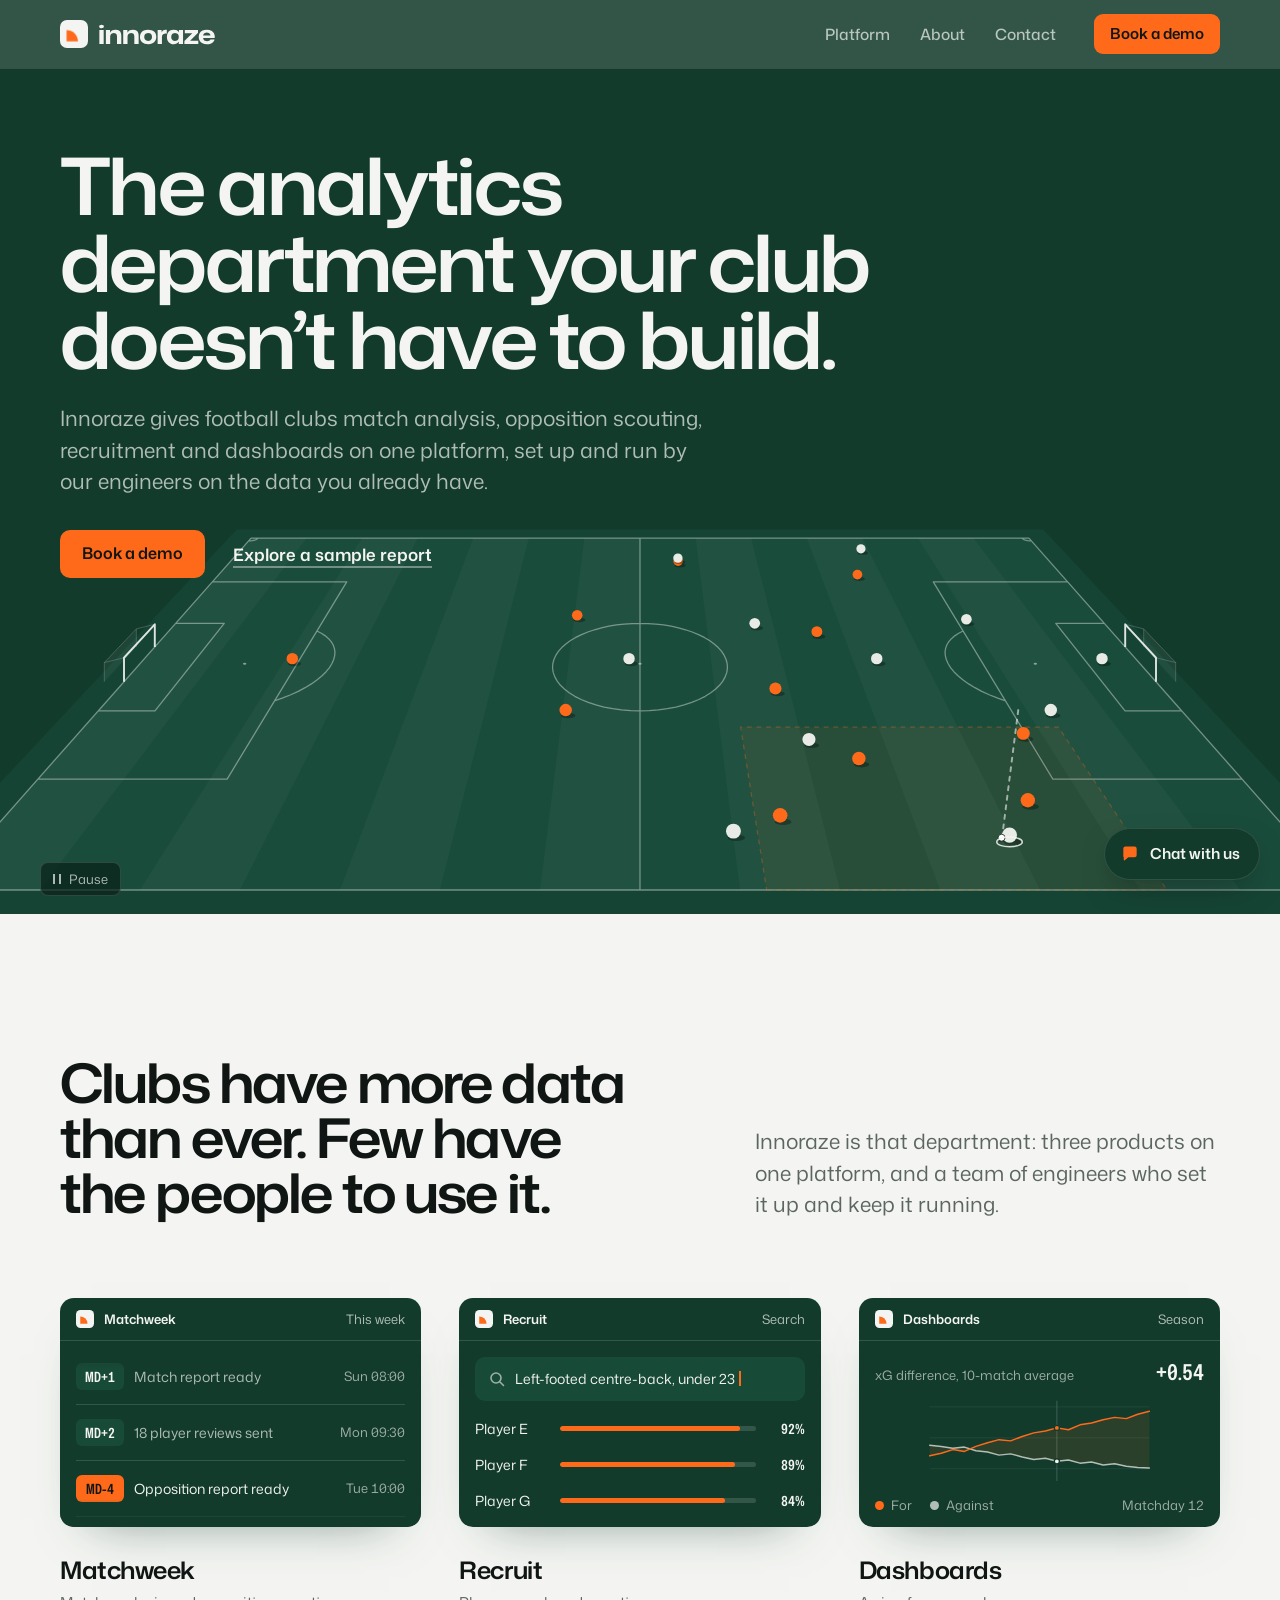
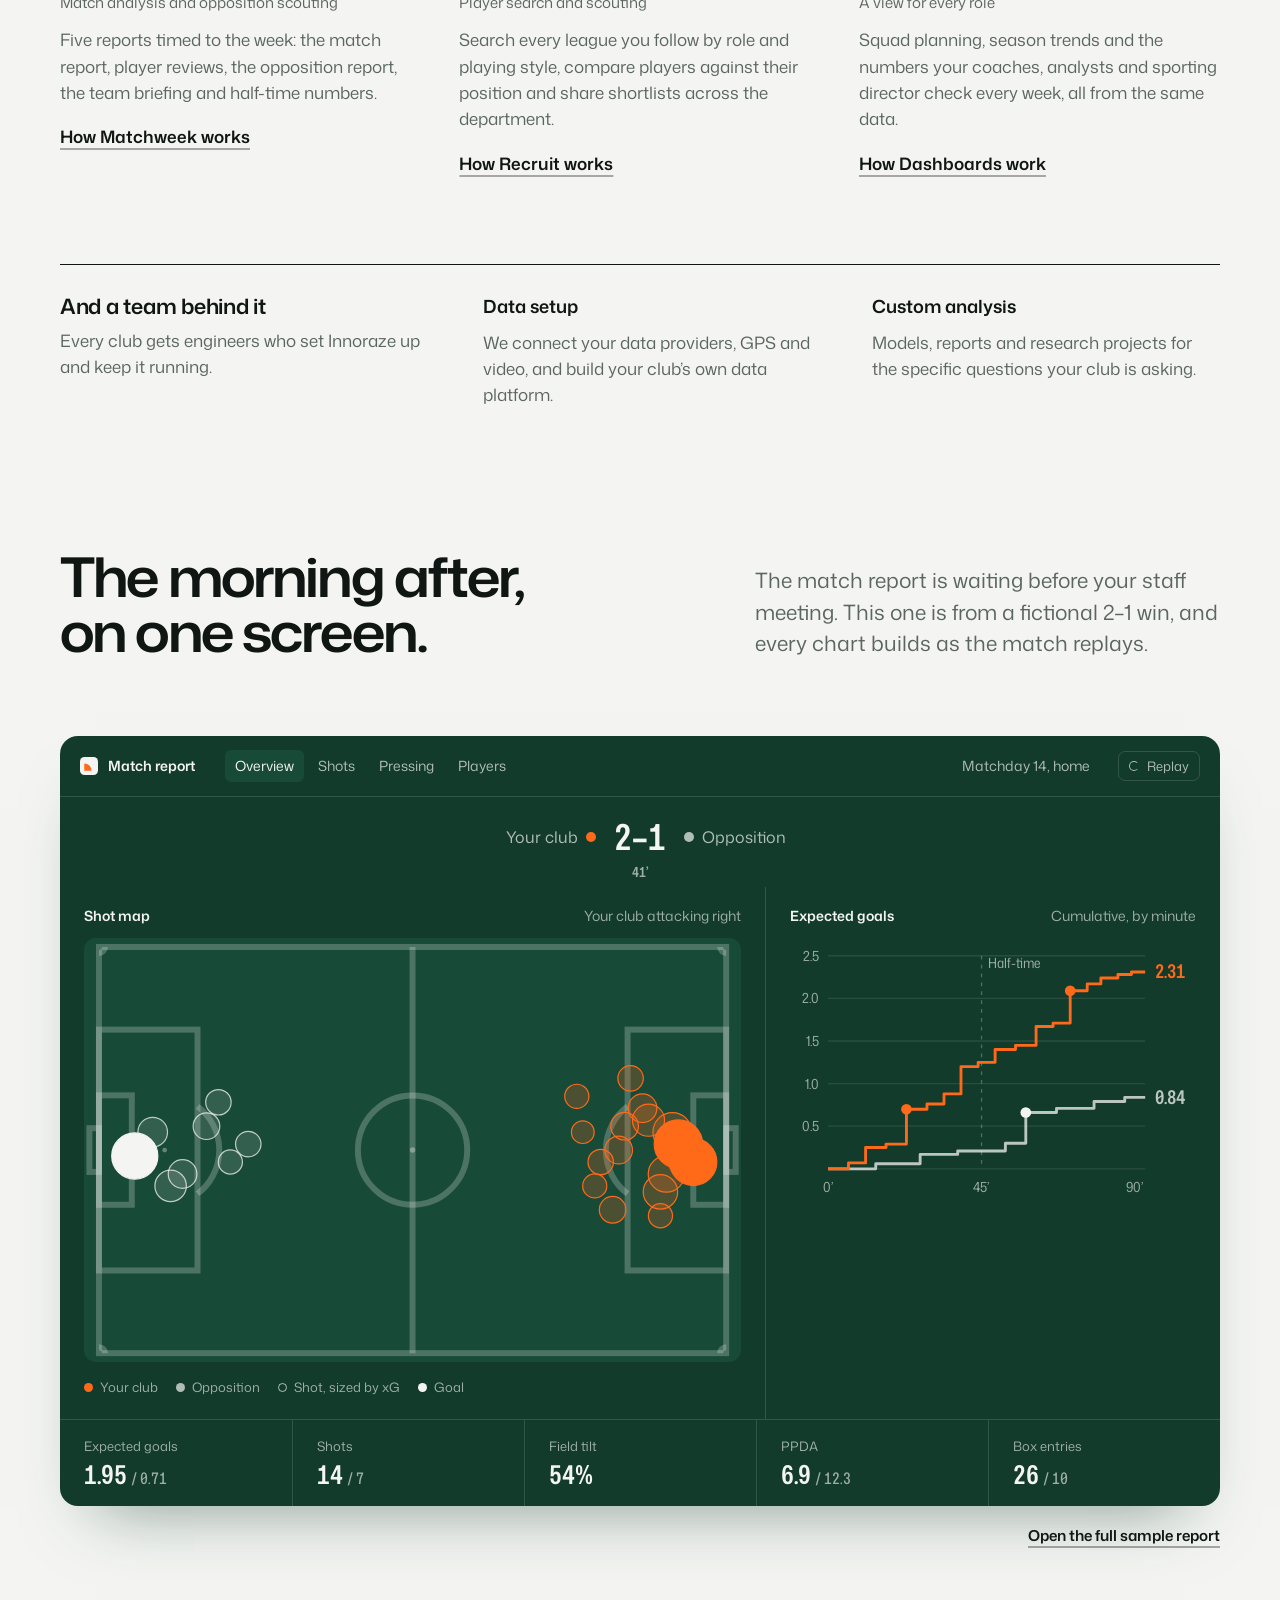
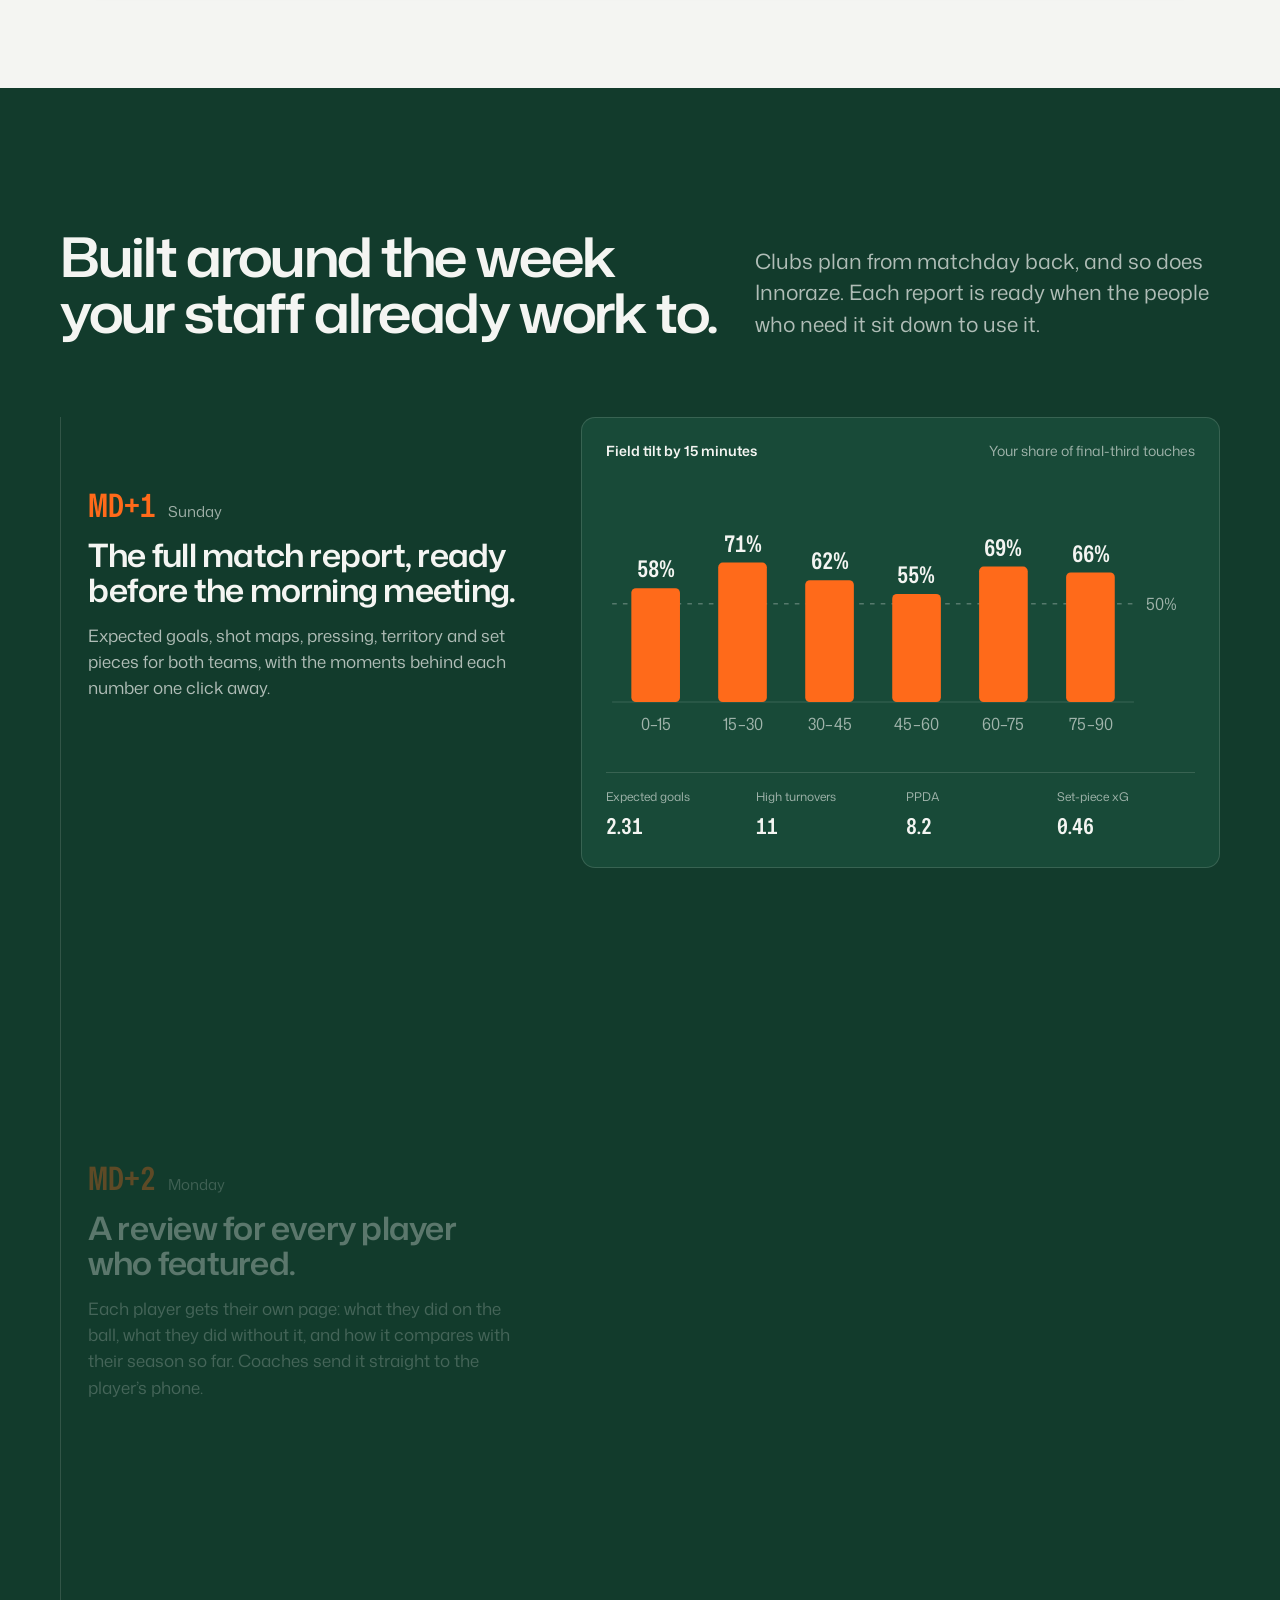
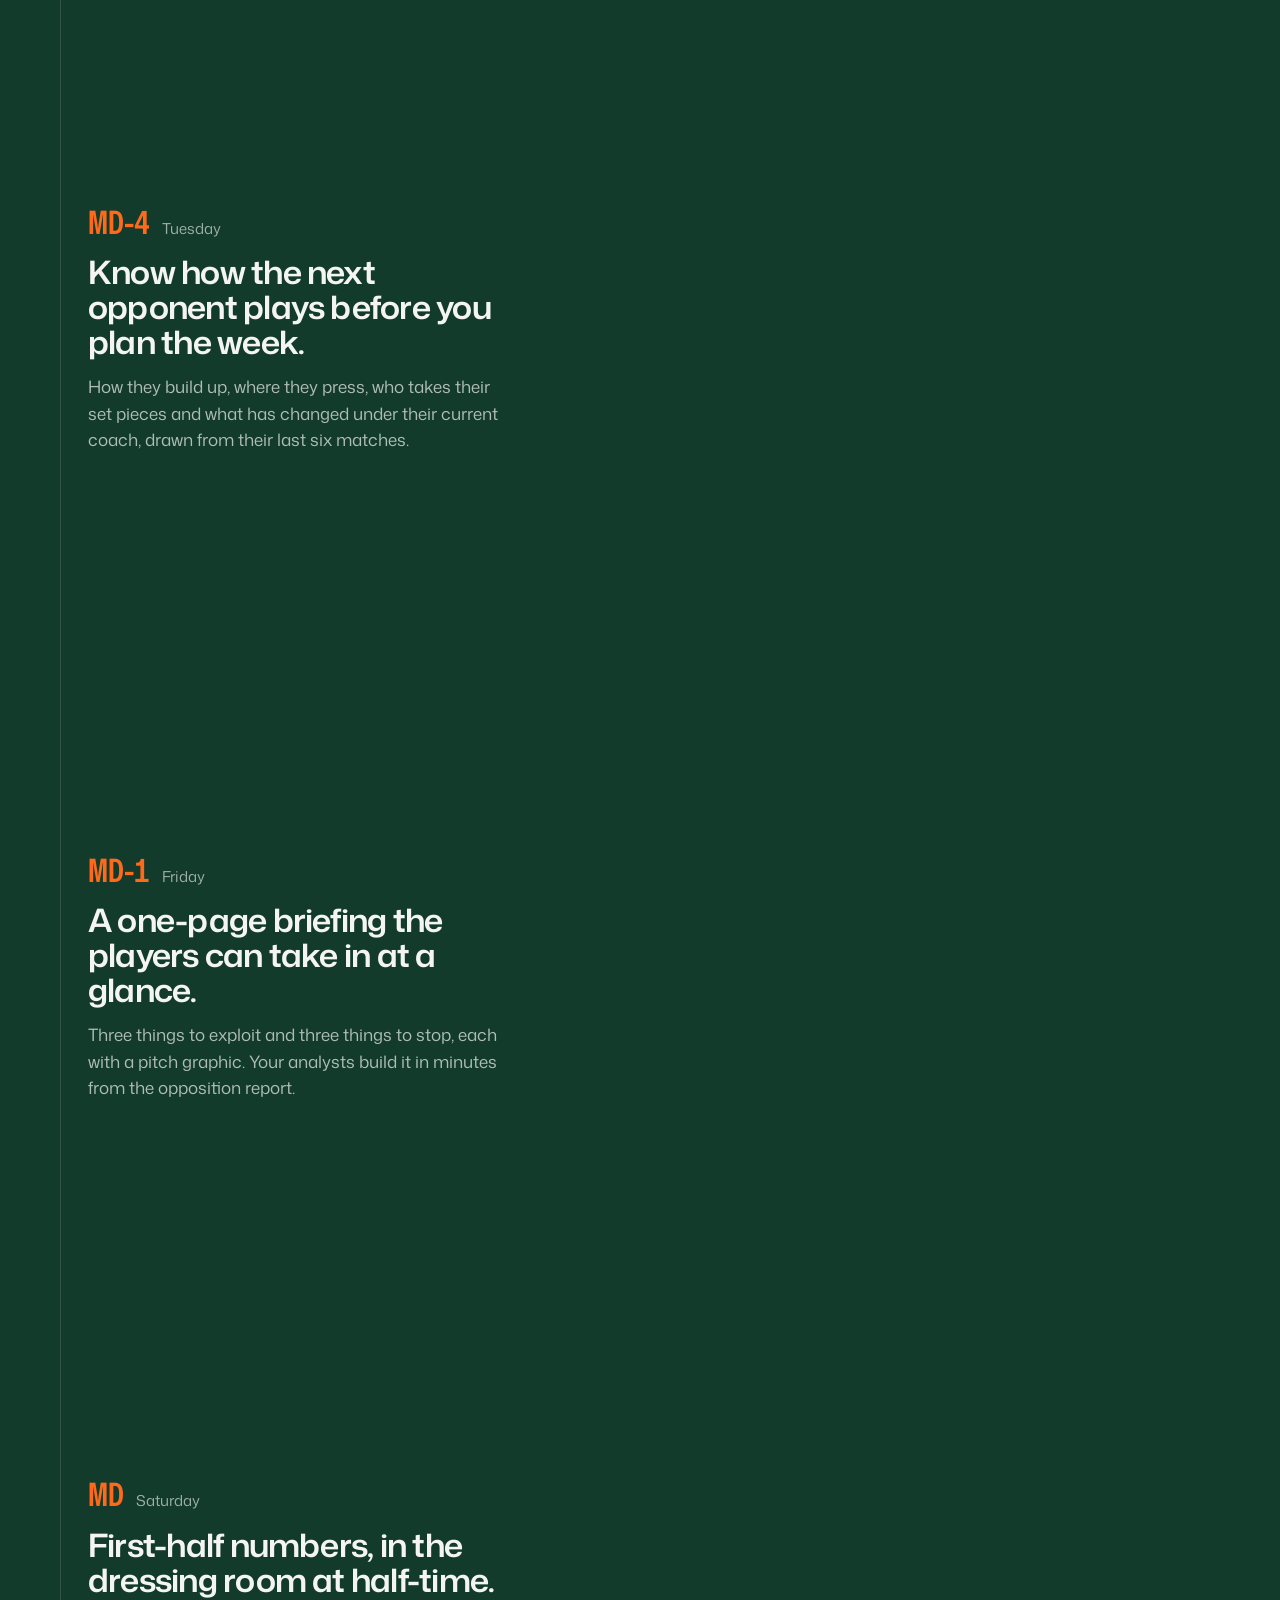
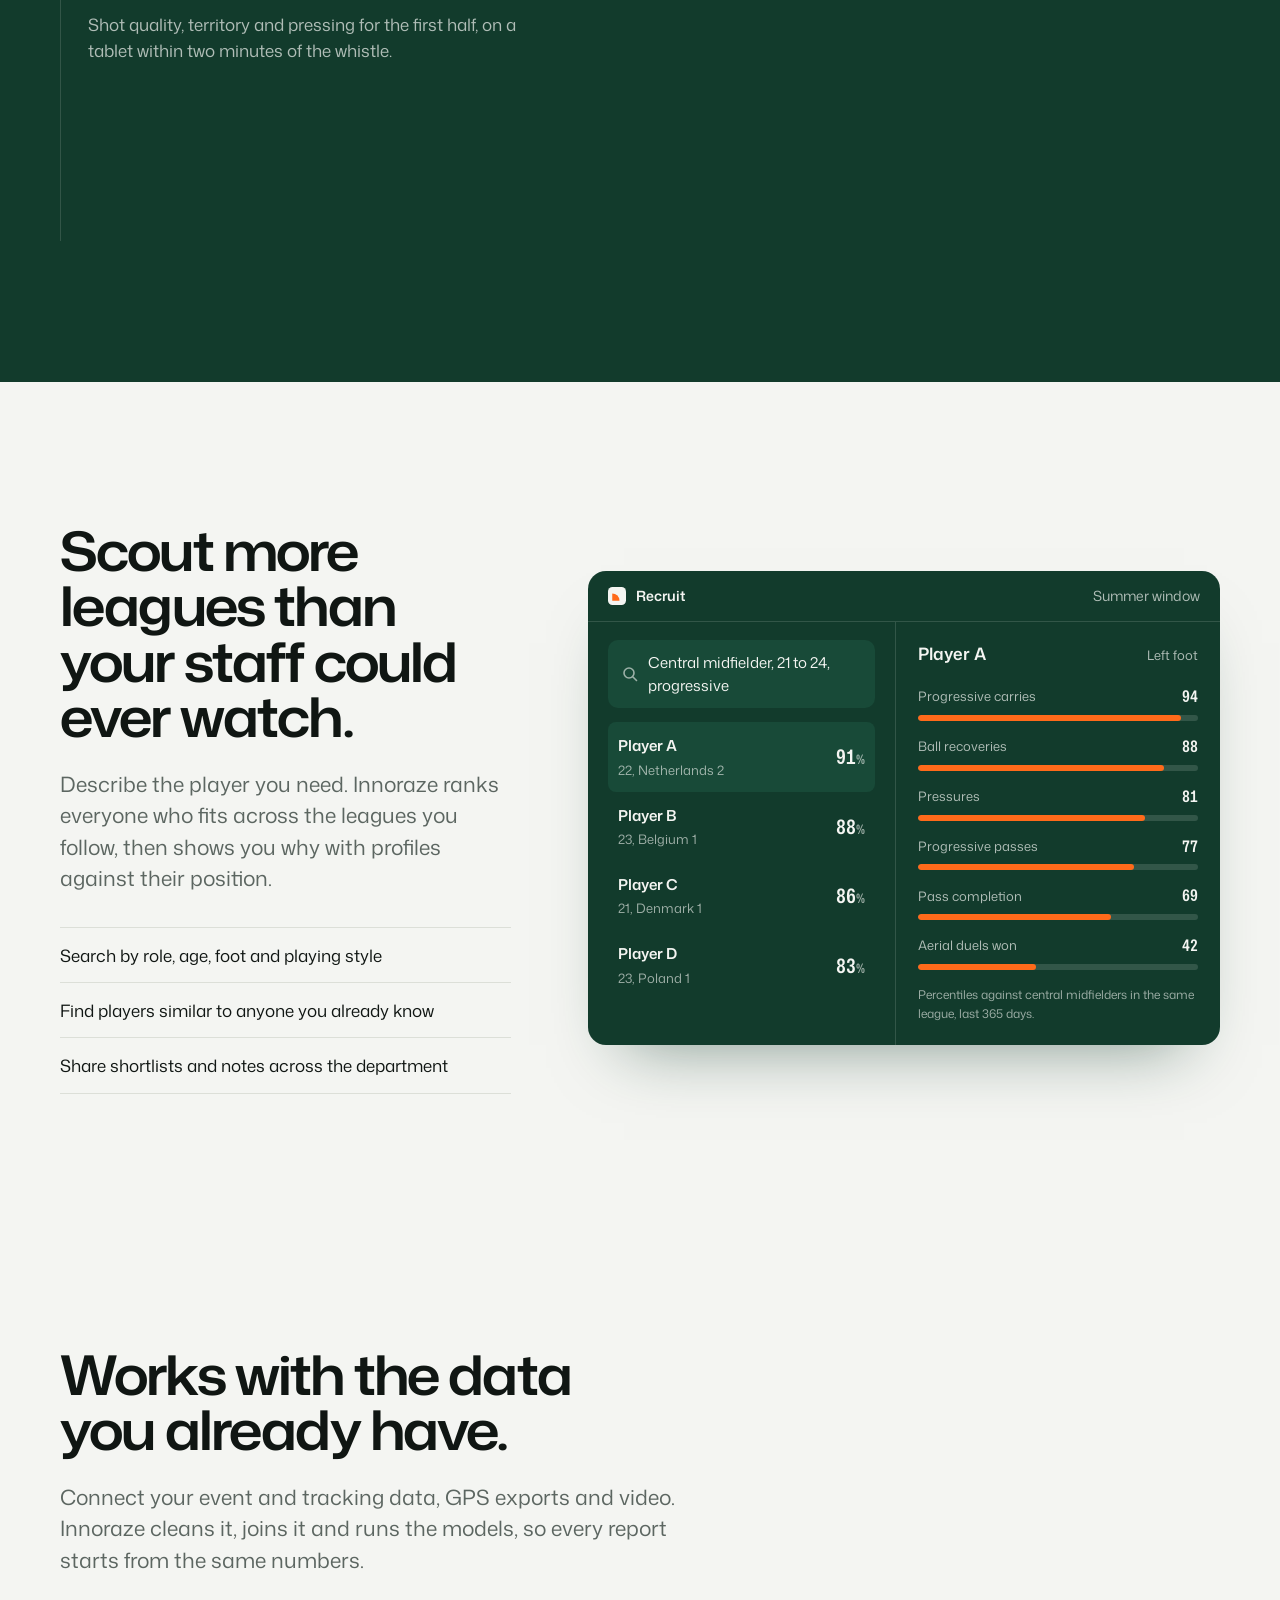
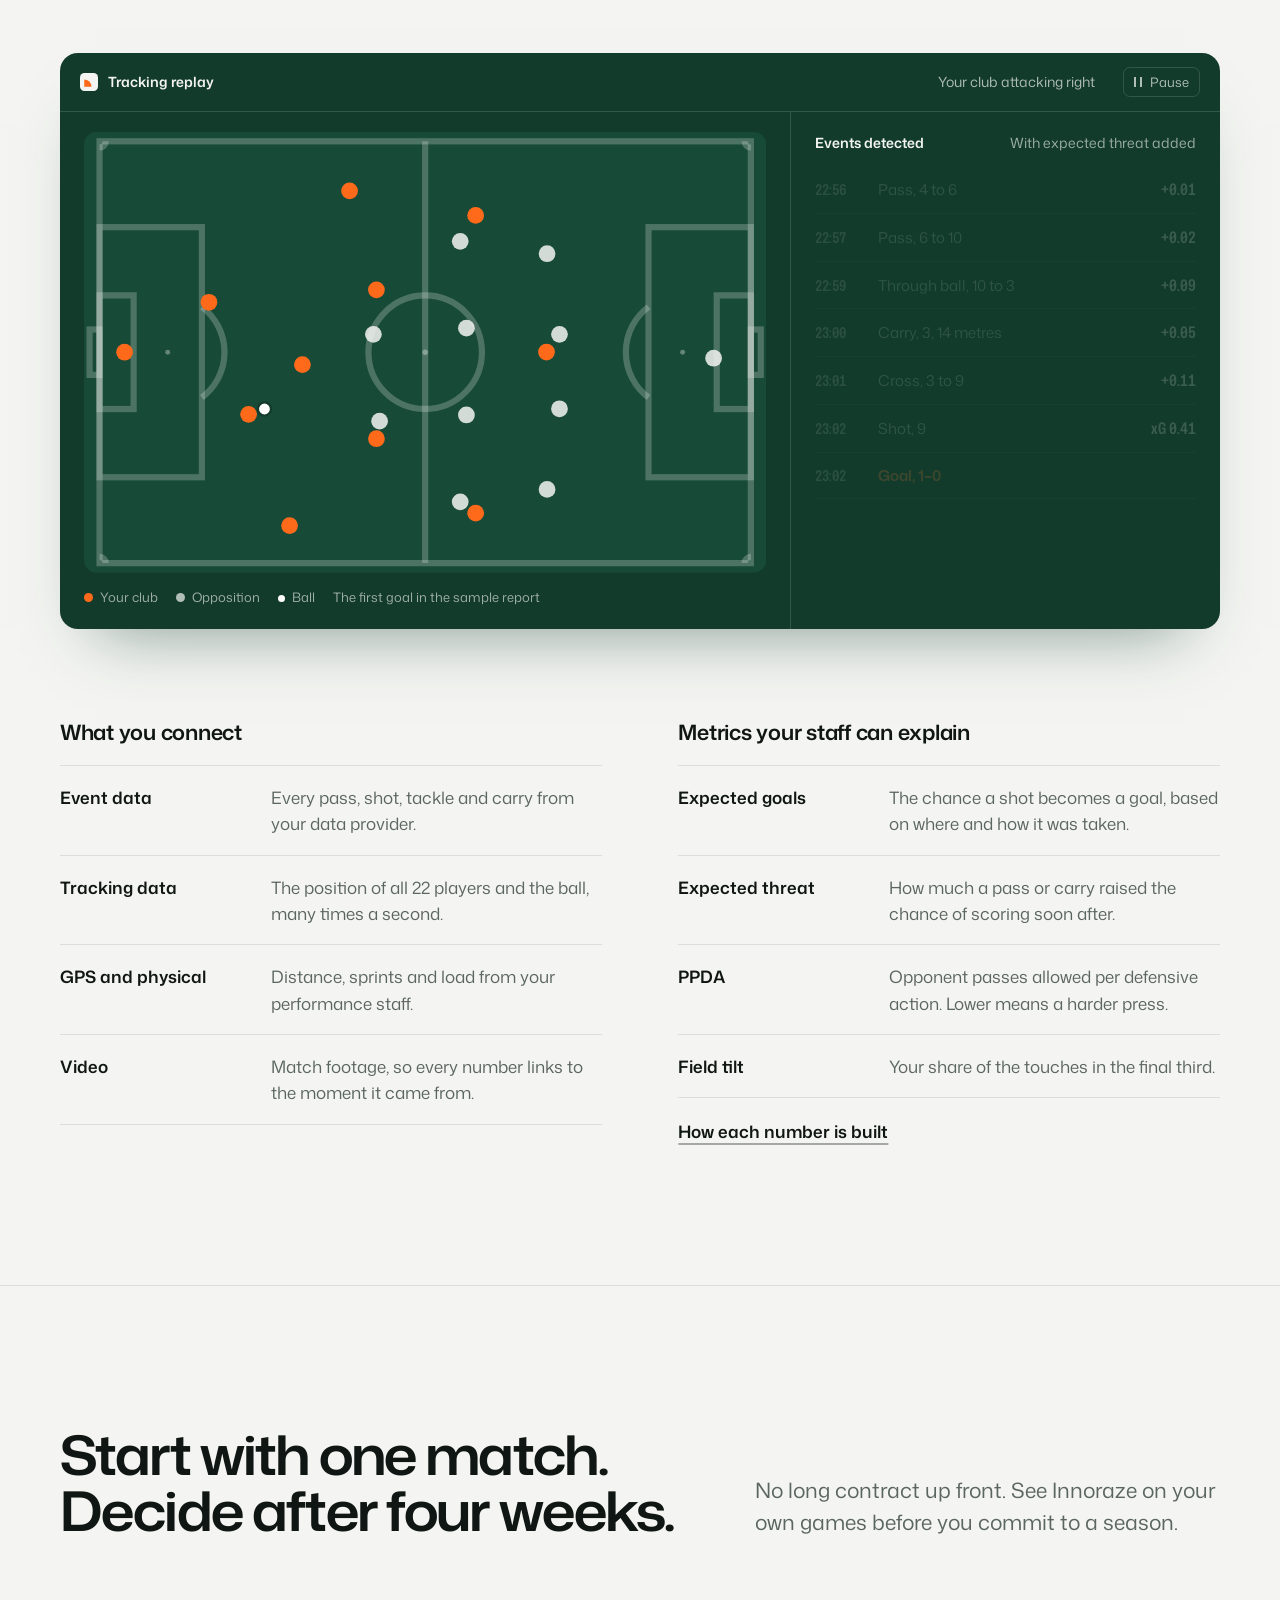
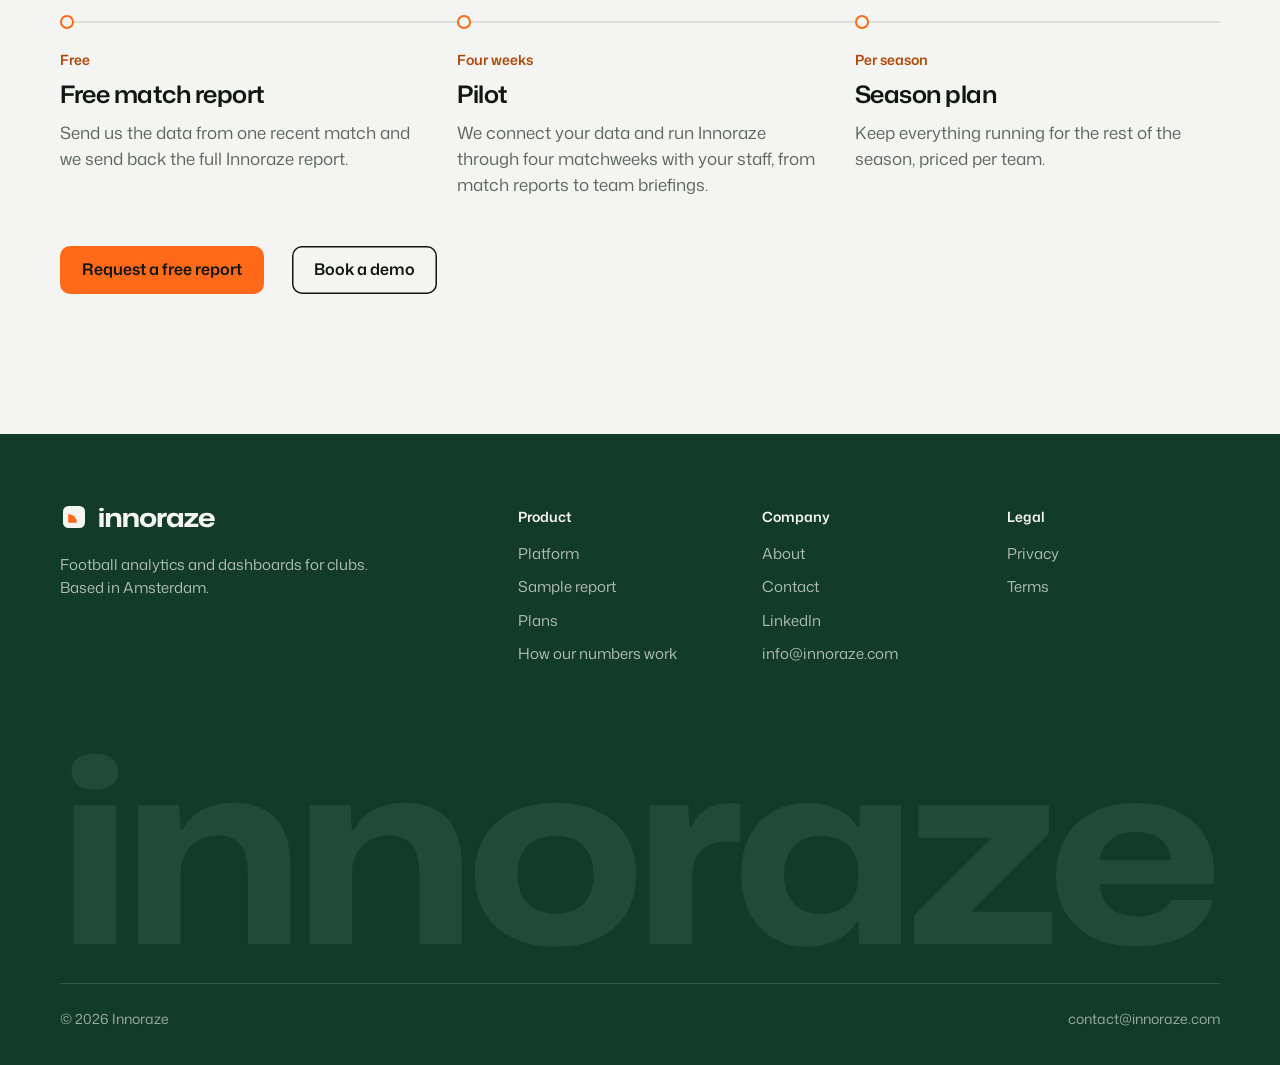
==== commit 4cef63c9: "Switch on visitor numbers" ====
--- a/index.html
+++ b/index.html
@@ -22,7 +22,7 @@
   <link rel="preload" href="assets/fonts/mona-sans-latin.woff2" as="font" type="font/woff2" crossorigin>
   <link rel="stylesheet" href="assets/style.css?v=4">
   <script>document.documentElement.classList.add('js');try{if(!sessionStorage.getItem('iz'))document.documentElement.classList.add('first-visit');sessionStorage.setItem('iz','1')}catch(e){}</script>
-  <script src="assets/config.js?v=3" defer></script>
+  <script src="assets/config.js?v=4" defer></script>
   <script src="assets/app.js?v=4" defer></script>
   <script src="assets/hero.js?v=3" defer></script>
   <script type="application/ld+json">{"@context":"https://schema.org","@type":"Organization","name":"Innoraze","url":"https://innoraze.com","logo":"https://innoraze.com/assets/icon-512.png","email":"contact@innoraze.com","description":"Football analytics and dashboards for clubs.","foundingDate":"2024","address":{"@type":"PostalAddress","addressLocality":"Amsterdam","addressCountry":"NL"},"sameAs":["https://www.linkedin.com/company/innoraze/"]}</script>
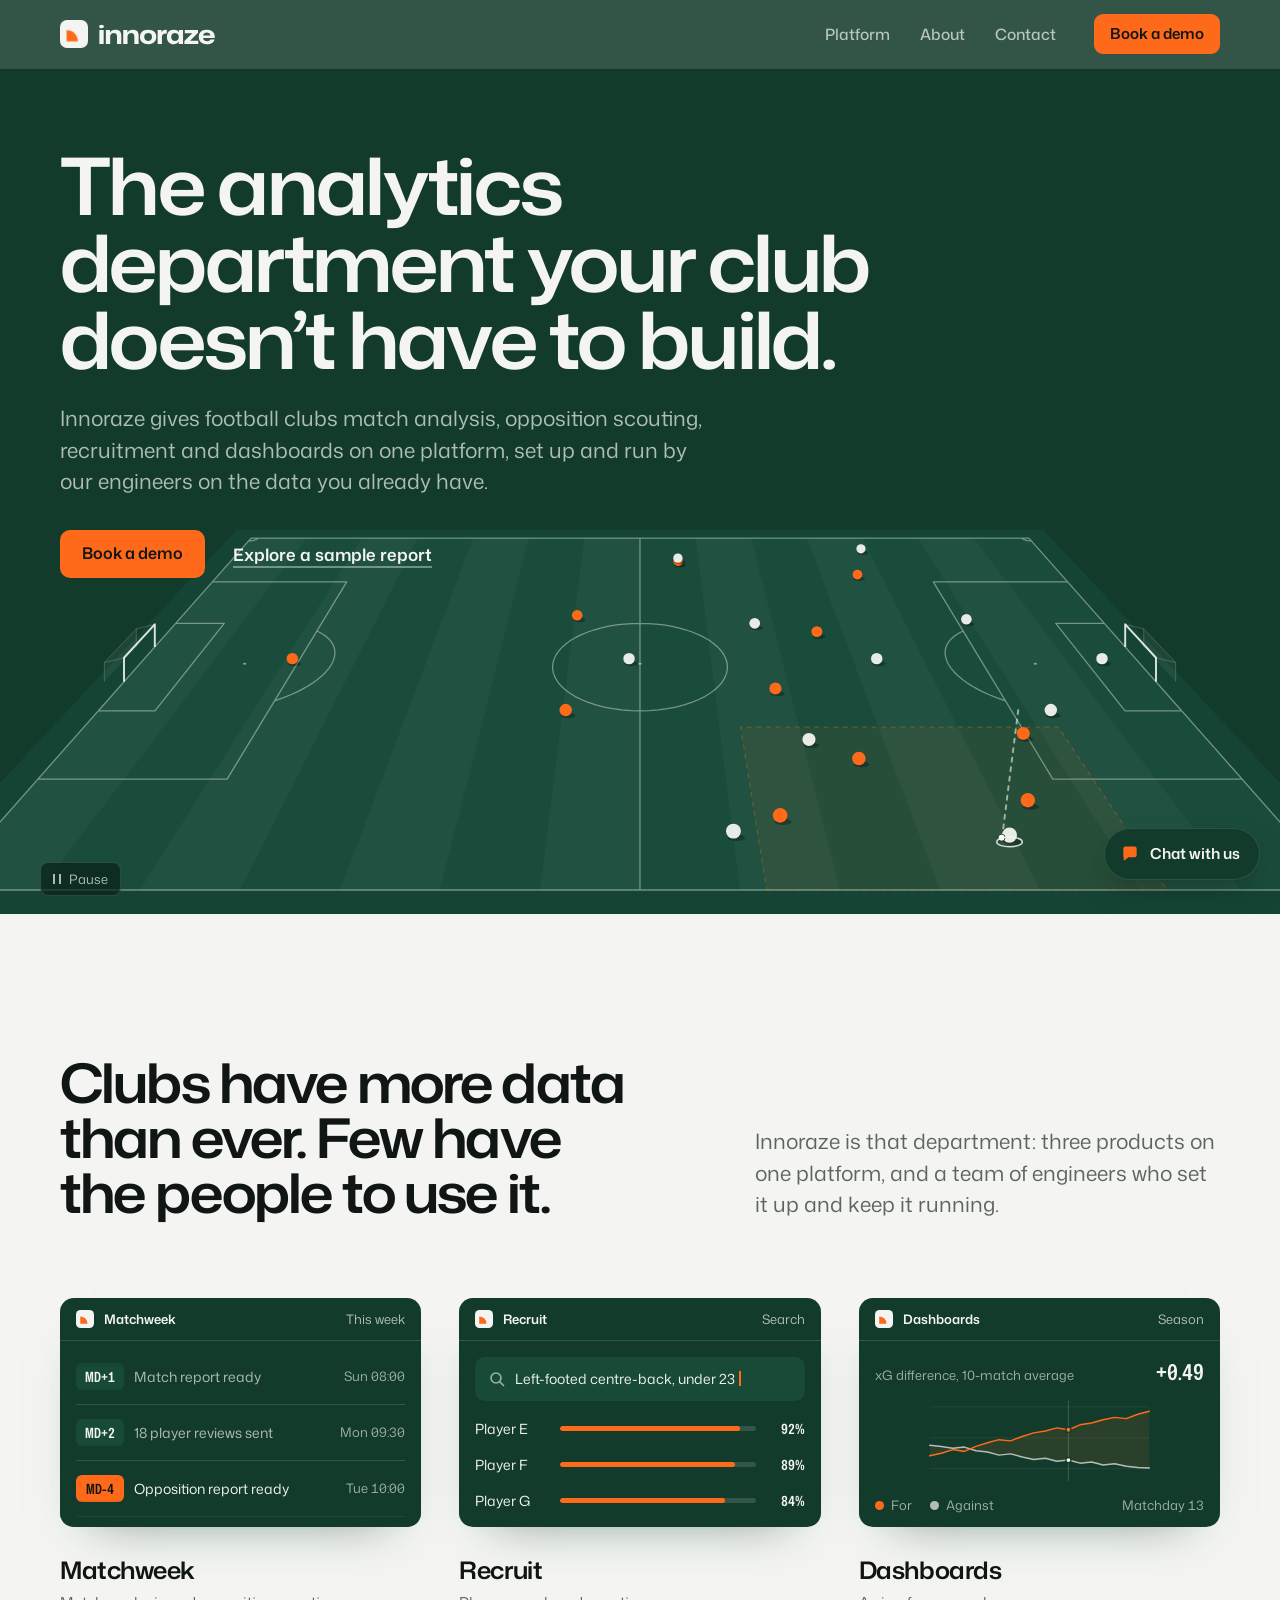
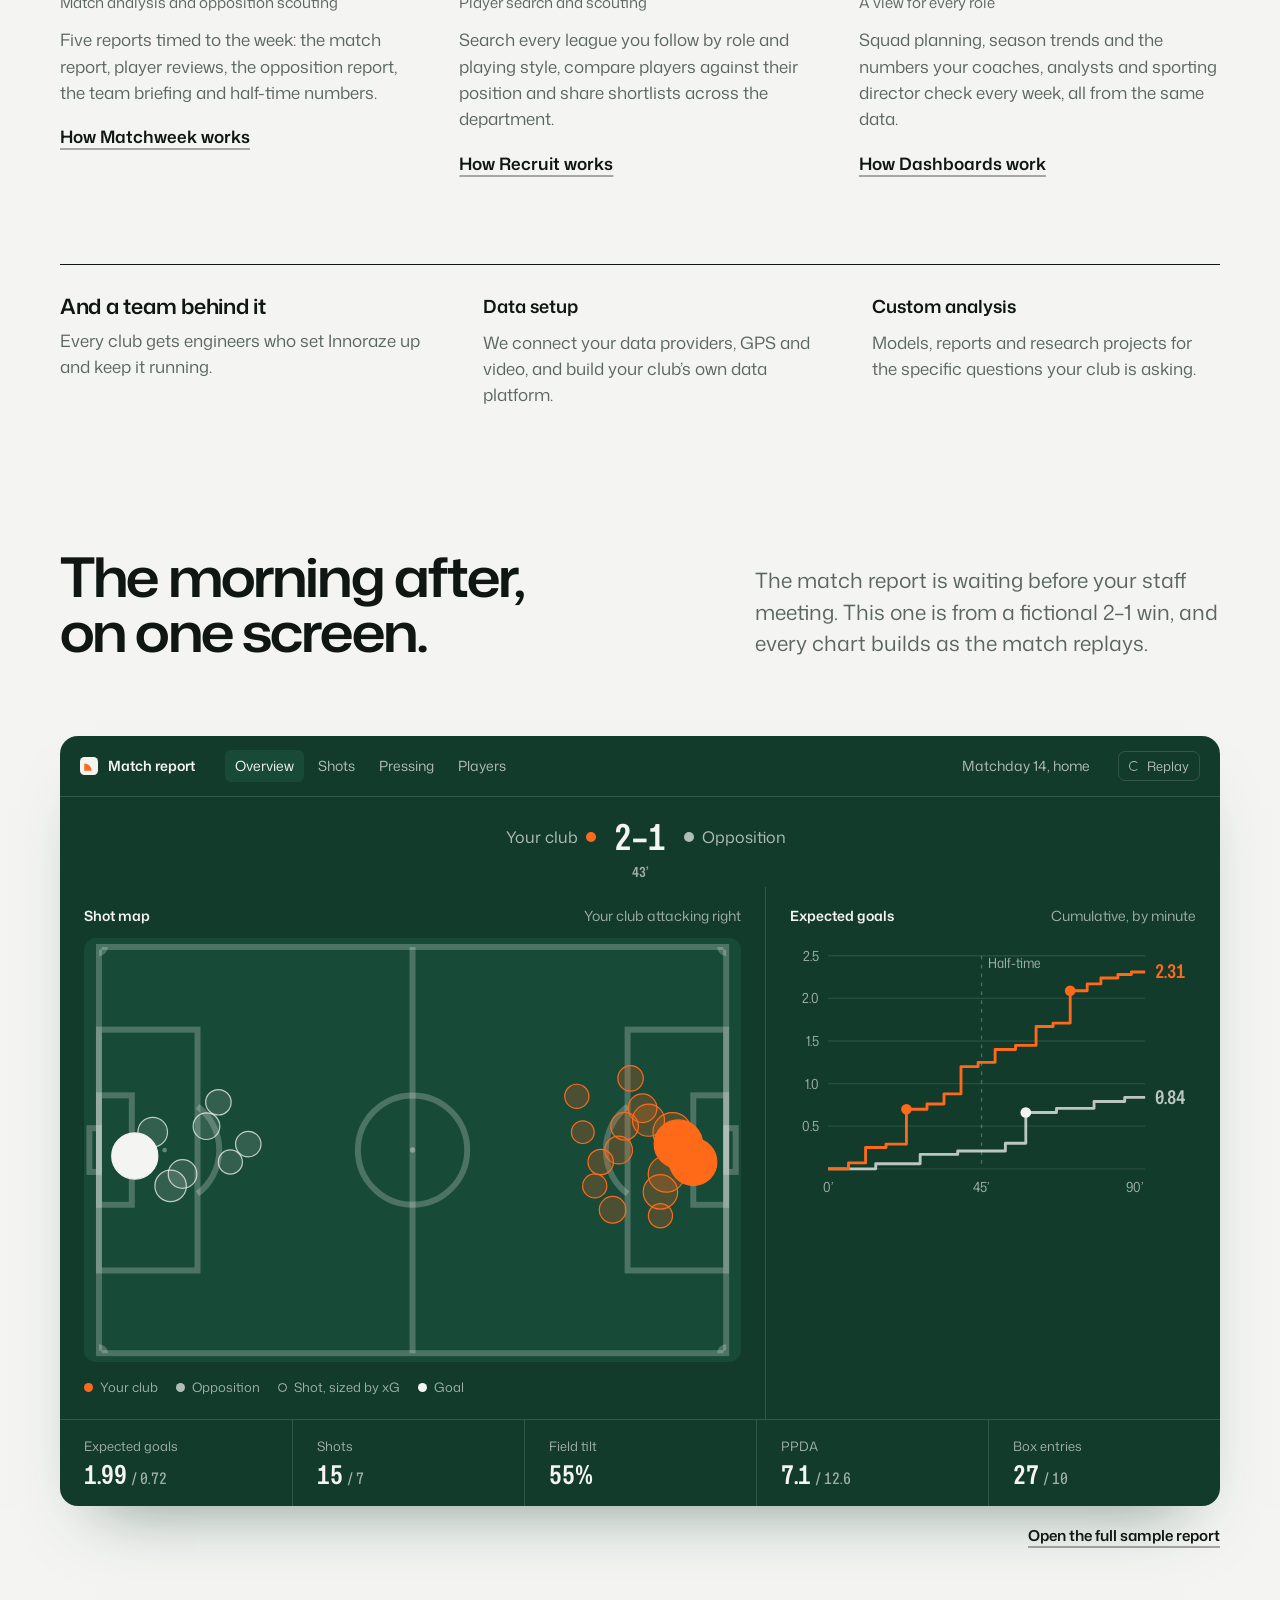
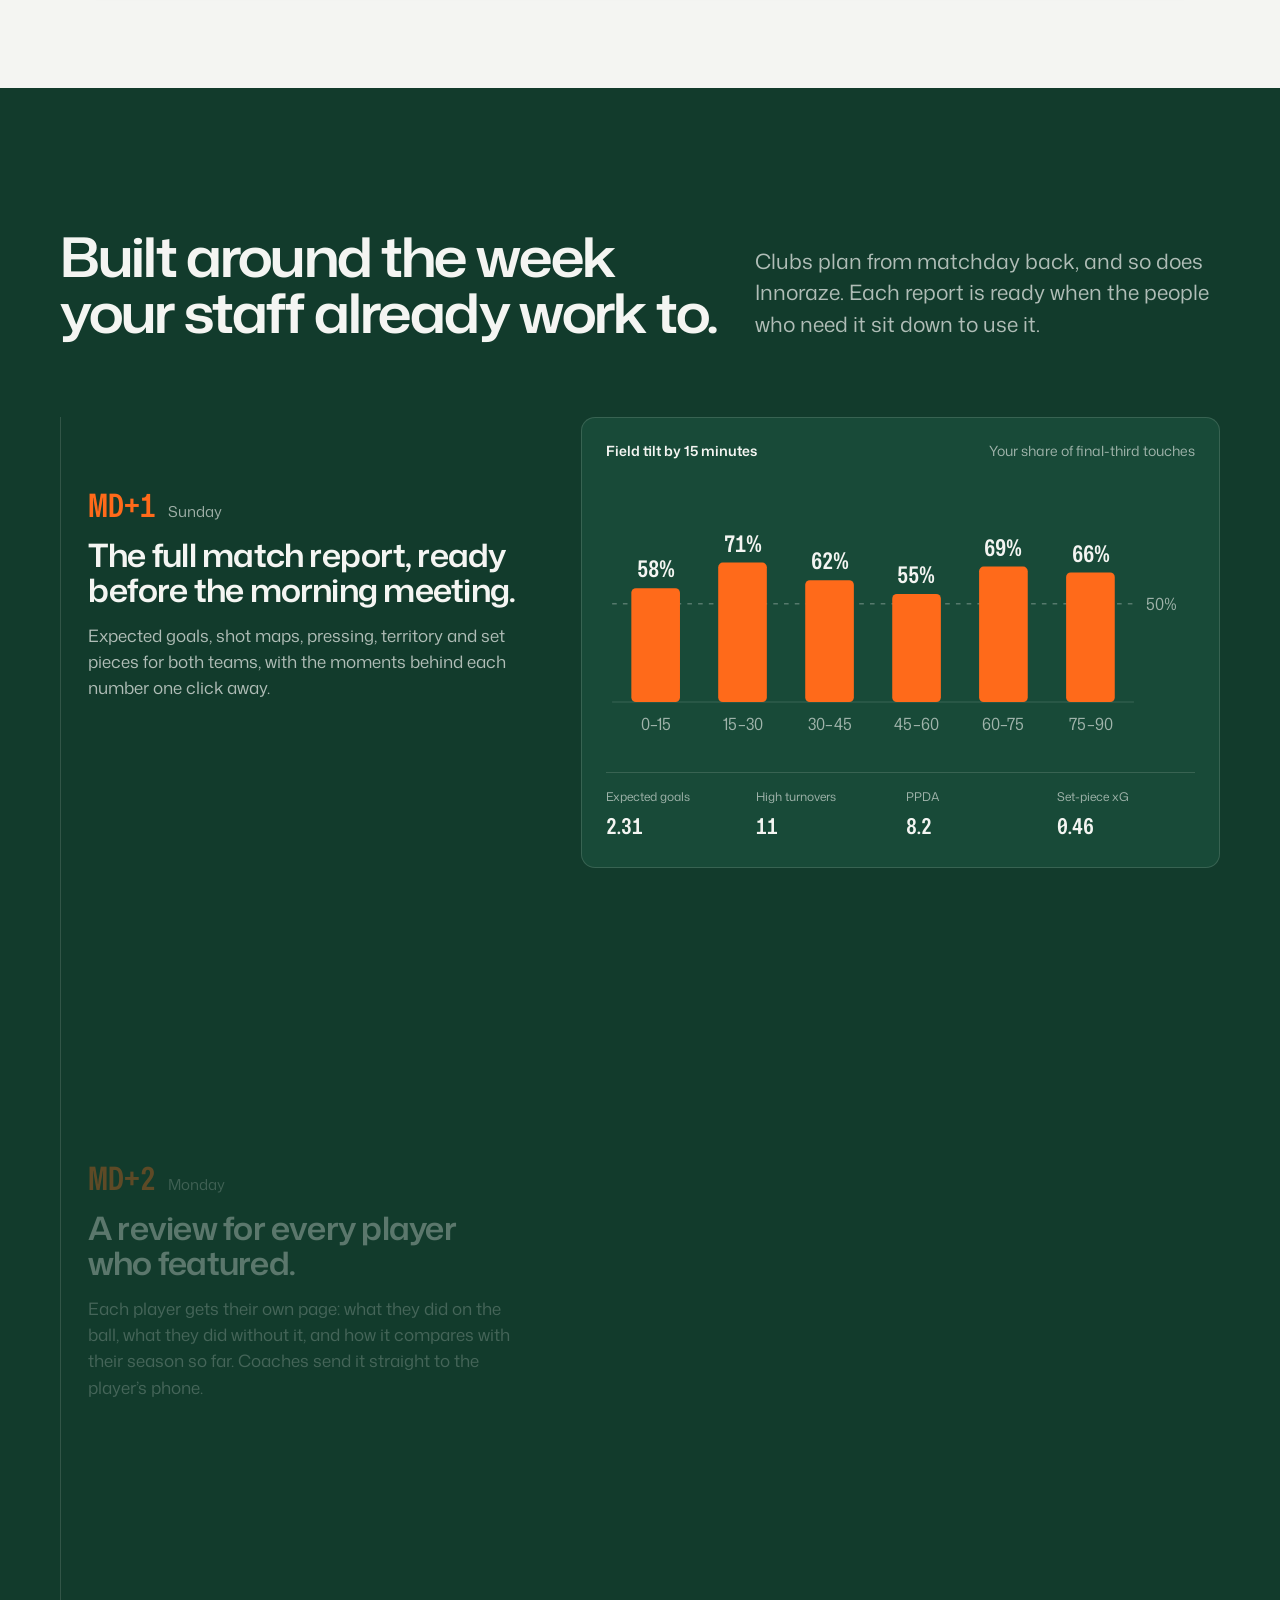
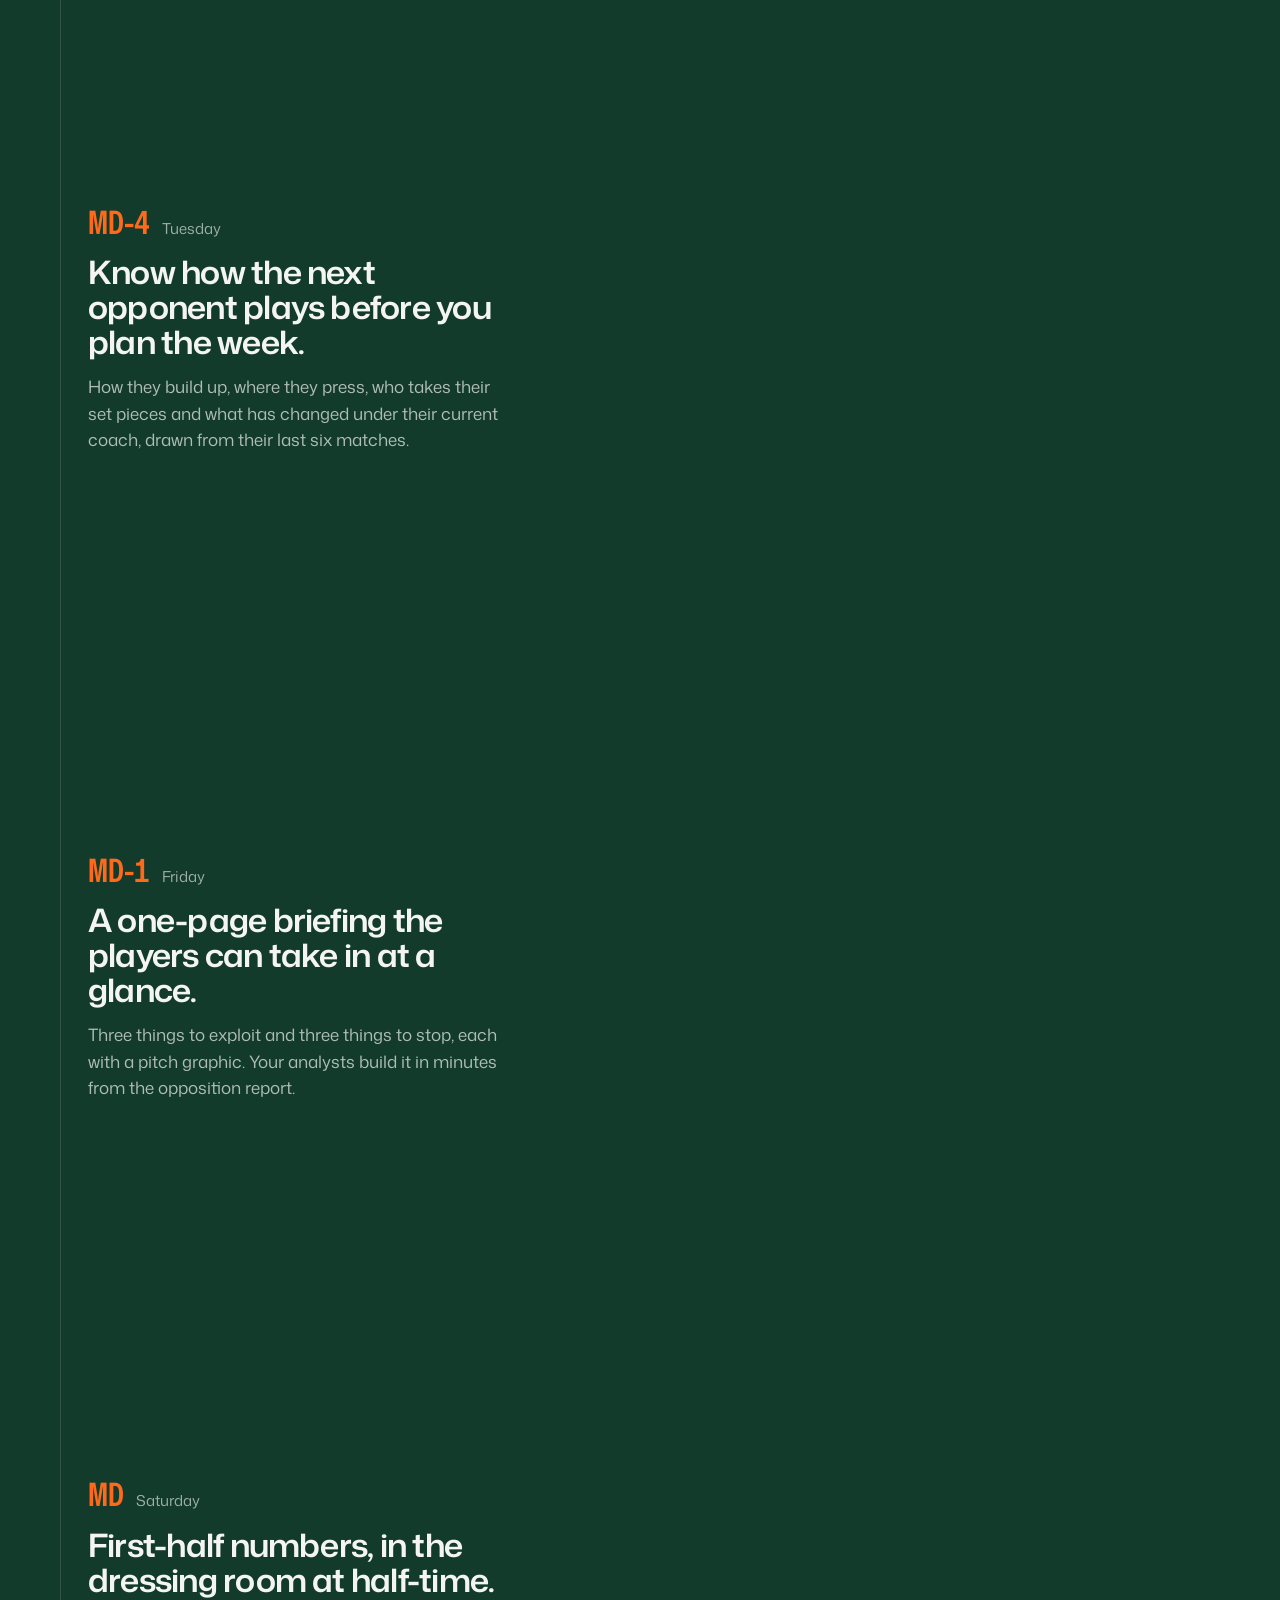
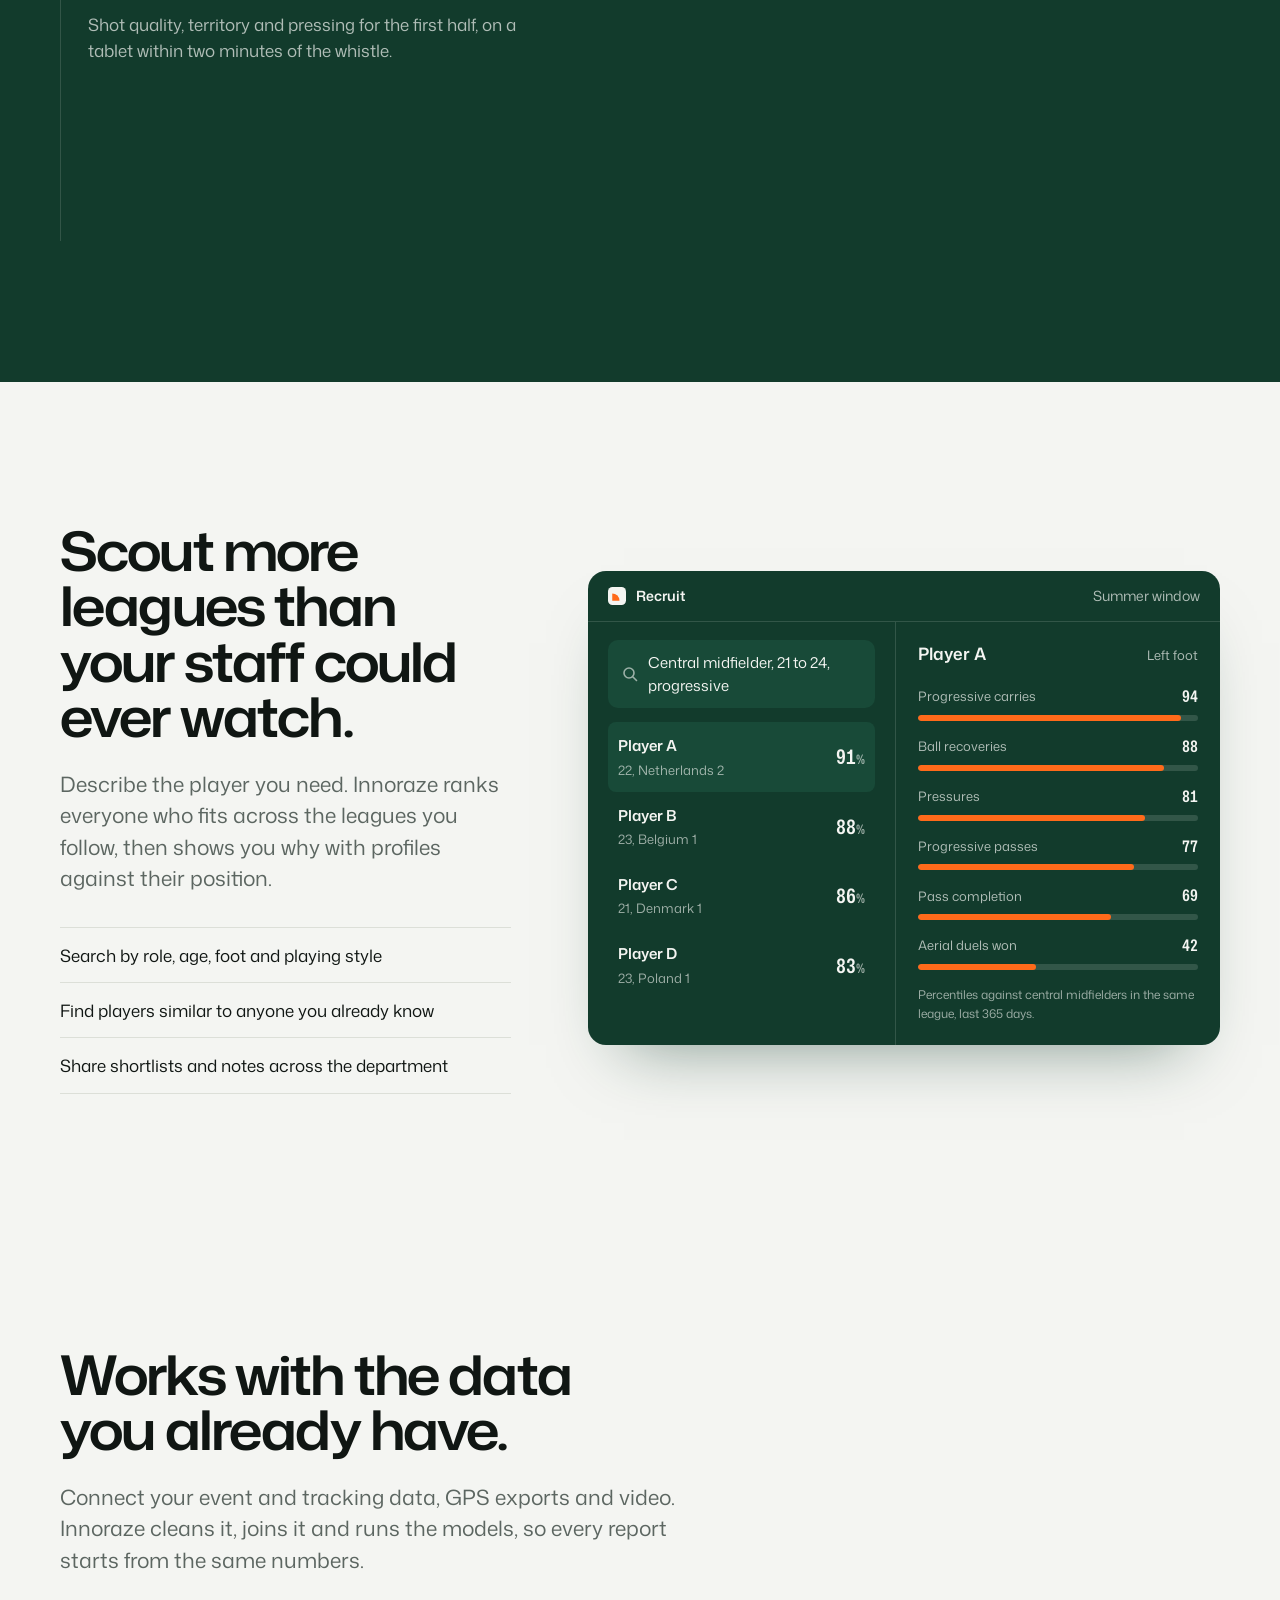
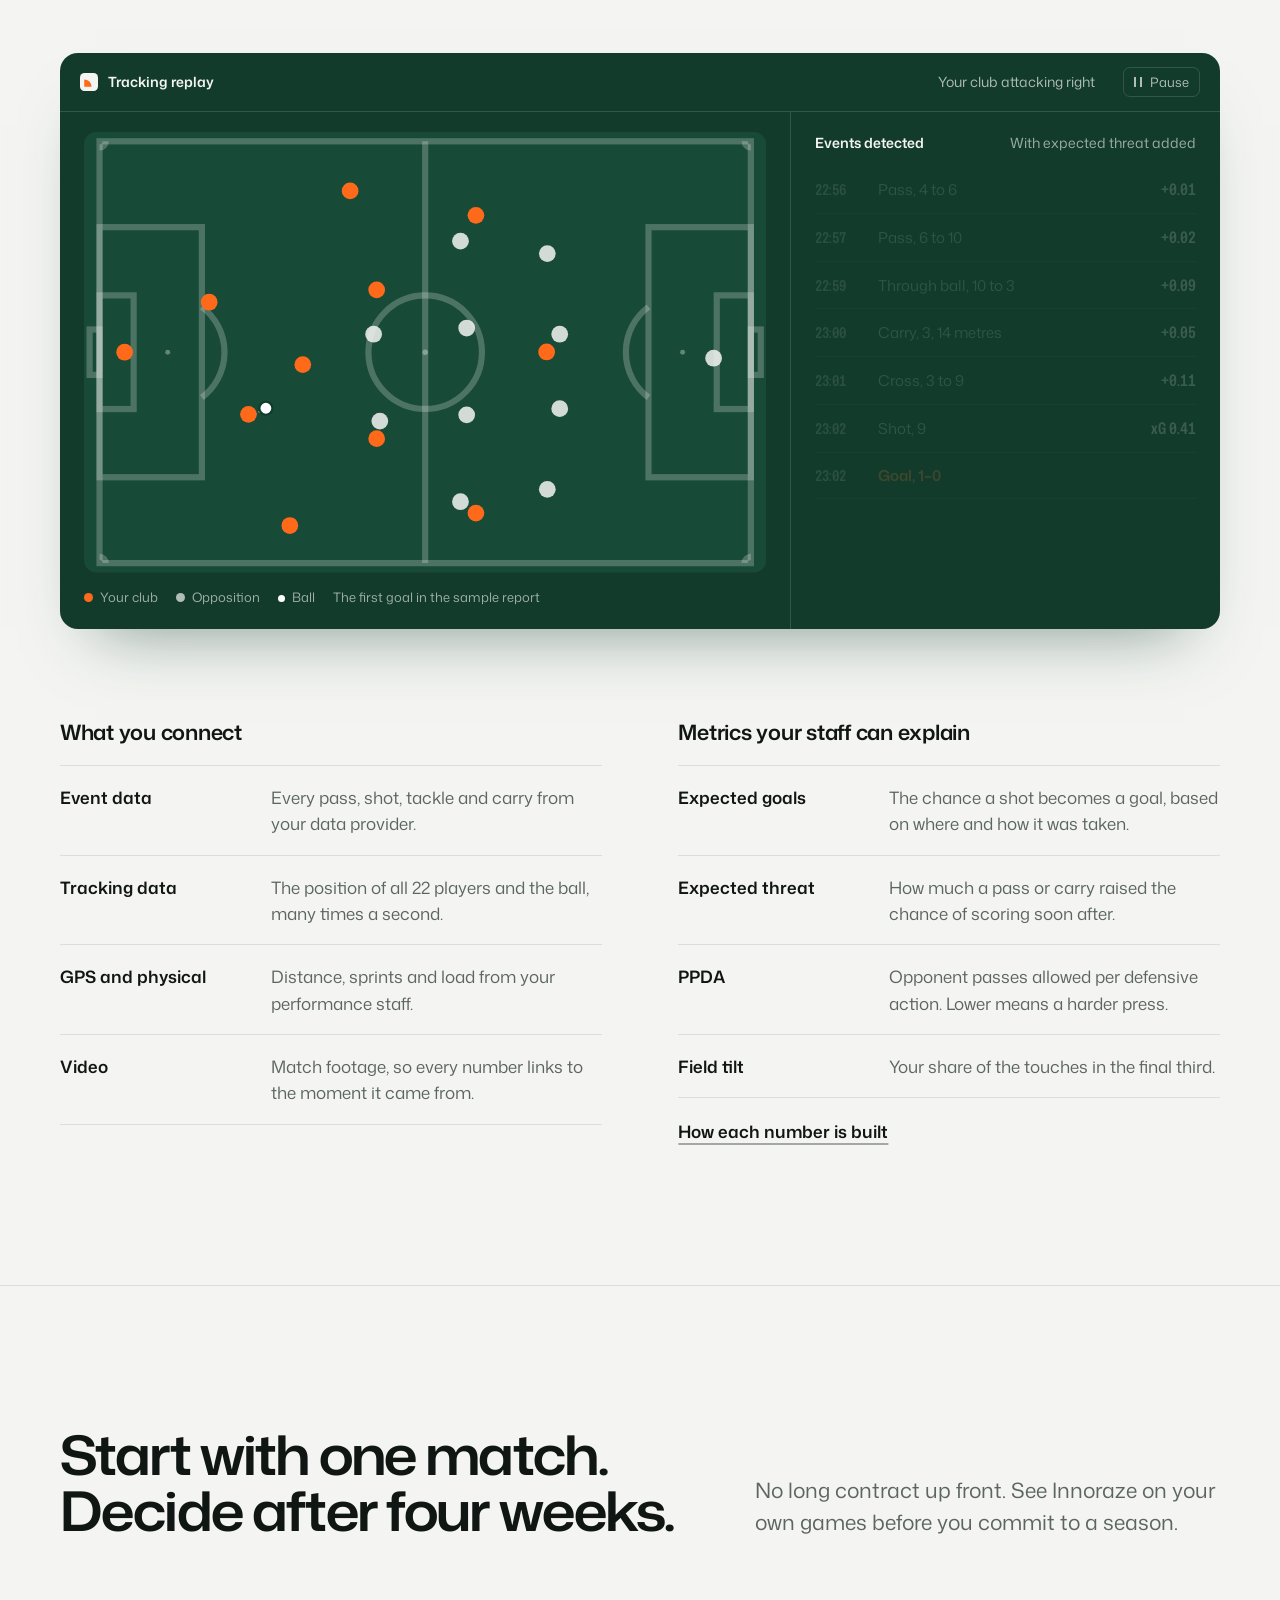
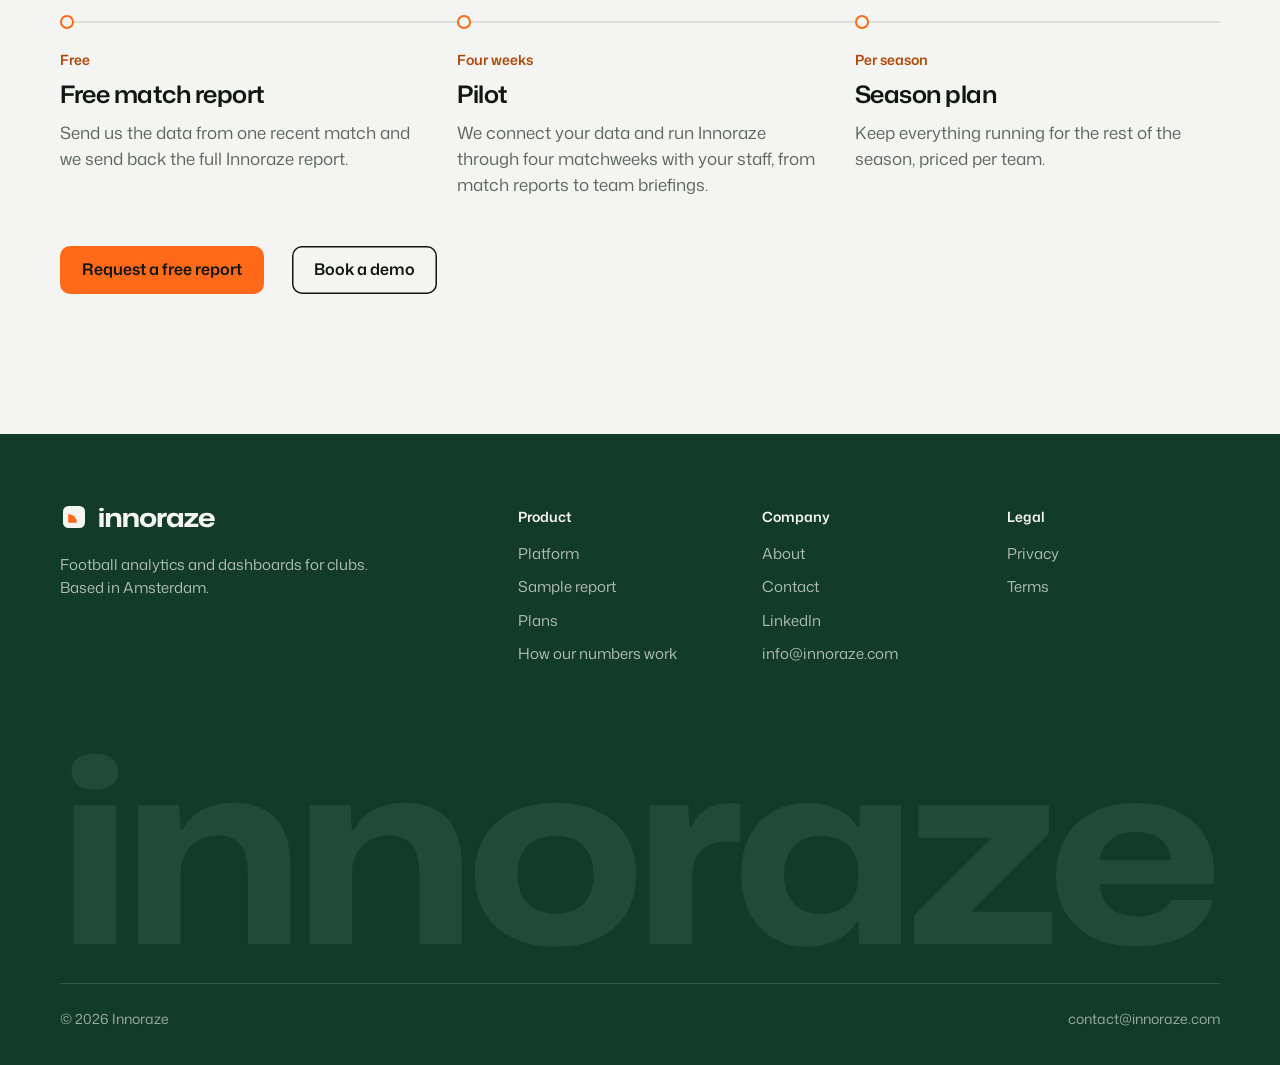
==== commit 306465af: "Booking window" ====
--- a/index.html
+++ b/index.html
@@ -20,10 +20,10 @@
   <link rel="apple-touch-icon" href="assets/apple-touch-icon.png?v=2">
   <link rel="manifest" href="manifest.webmanifest?v=2">
   <link rel="preload" href="assets/fonts/mona-sans-latin.woff2" as="font" type="font/woff2" crossorigin>
-  <link rel="stylesheet" href="assets/style.css?v=4">
+  <link rel="stylesheet" href="assets/style.css?v=5">
   <script>document.documentElement.classList.add('js');try{if(!sessionStorage.getItem('iz'))document.documentElement.classList.add('first-visit');sessionStorage.setItem('iz','1')}catch(e){}</script>
   <script src="assets/config.js?v=4" defer></script>
-  <script src="assets/app.js?v=4" defer></script>
+  <script src="assets/app.js?v=5" defer></script>
   <script src="assets/hero.js?v=3" defer></script>
   <script type="application/ld+json">{"@context":"https://schema.org","@type":"Organization","name":"Innoraze","url":"https://innoraze.com","logo":"https://innoraze.com/assets/icon-512.png","email":"contact@innoraze.com","description":"Football analytics and dashboards for clubs.","foundingDate":"2024","address":{"@type":"PostalAddress","addressLocality":"Amsterdam","addressCountry":"NL"},"sameAs":["https://www.linkedin.com/company/innoraze/"]}</script>
   <script type="speculationrules">{"prefetch":[{"source":"document","where":{"href_matches":"/*"},"eagerness":"moderate"}]}</script>
--- a/assets/style.css
+++ b/assets/style.css
@@ -1031,6 +1031,73 @@
 }
 .hero2__pause { right: auto; left: var(--gutter); }
 
+/* Demo booking: the calendar inside our own frame */
+html.is-modal { overflow: hidden; }
+.booking {
+  display: flex; flex-direction: column;
+  width: min(600px, calc(100% - 32px)); height: fit-content;
+  max-width: none; max-height: calc(100% - 48px); margin: auto; padding: 0; border: 0;
+  border-radius: 20px; overflow: hidden;
+  background: #fff; color: var(--ink);
+  box-shadow: 0 48px 120px -32px rgba(16, 22, 19, 0.6), 0 0 0 1px rgba(16, 22, 19, 0.08);
+}
+.booking:not([open]) { display: none; }
+.booking::backdrop { background: rgba(16, 22, 19, 0.56); -webkit-backdrop-filter: blur(6px); backdrop-filter: blur(6px); }
+.booking[open] { animation: booking-in 0.34s cubic-bezier(0.2, 0.8, 0.2, 1); }
+.booking[open]::backdrop { animation: booking-fade 0.34s ease; }
+.booking.is-closing { animation: booking-out 0.2s ease forwards; }
+.booking.is-closing::backdrop { animation: booking-fade-out 0.2s ease forwards; }
+@keyframes booking-in { from { opacity: 0; transform: translateY(18px) scale(0.98); } }
+@keyframes booking-out { to { opacity: 0; transform: translateY(10px) scale(0.99); } }
+@keyframes booking-up { from { transform: translateY(100%); } }
+@keyframes booking-down { to { transform: translateY(100%); } }
+@keyframes booking-fade { from { opacity: 0; } }
+@keyframes booking-fade-out { to { opacity: 0; } }
+
+.booking__bar { flex: none; display: flex; align-items: center; gap: 14px; padding: 14px 14px 14px 20px; border-bottom: 1px solid var(--rule); }
+.booking__mark { flex: none; width: 34px; height: 34px; }
+.booking__head { flex: 1; min-width: 0; }
+.booking__title { font-size: 1.0625rem; font-weight: 600; font-stretch: 112%; line-height: 1.25; letter-spacing: -0.01em; }
+.booking__sub { margin-top: 1px; font-size: 0.875rem; color: var(--slate); }
+.booking__close {
+  flex: none; display: grid; place-items: center; width: 40px; height: 40px;
+  border: 0; border-radius: 50%; background: var(--chalk); color: var(--ink); cursor: pointer;
+  transition: background-color 0.2s ease;
+}
+.booking__close:hover { background: var(--rule); }
+.booking__close:focus-visible { outline: 2px solid var(--ink); outline-offset: 2px; }
+.booking__close svg { width: 16px; height: 16px; }
+
+.booking__body { position: relative; flex: 0 1 auto; height: var(--bk-h, 600px); min-height: 0; background: #fff; transition: height 0.32s cubic-bezier(0.2, 0.8, 0.2, 1); }
+.booking__frame { position: absolute; inset: 0; width: 100%; height: 100%; border: 0; opacity: 0; transition: opacity 0.35s ease; }
+.booking__body.is-ready .booking__frame { opacity: 1; }
+.booking__wait {
+  position: absolute; inset: 0; display: grid; place-content: center; justify-items: center; gap: 18px;
+  padding: 32px; text-align: center; font-size: 0.9375rem; color: var(--slate);
+  transition: opacity 0.2s ease, visibility 0.2s;
+}
+.booking__body.is-ready .booking__wait { opacity: 0; visibility: hidden; }
+.booking__dots { display: inline-flex; gap: 7px; }
+.booking__dots i { width: 8px; height: 8px; border-radius: 50%; background: var(--oranje); animation: booking-dot 1.1s ease-in-out infinite; }
+.booking__dots i:nth-child(2) { animation-delay: 0.15s; }
+.booking__dots i:nth-child(3) { animation-delay: 0.3s; }
+@keyframes booking-dot { 0%, 80%, 100% { opacity: 0.25; transform: scale(0.75); } 40% { opacity: 1; transform: none; } }
+.booking__slow { max-width: 30ch; }
+.booking__slow[hidden] { display: none; }
+.booking__slow a { color: var(--ink); text-decoration: underline; text-underline-offset: 3px; }
+
+@media (max-width: 640px) {
+  .booking { width: 100%; max-height: calc(100% - 10px); margin: auto 0 0; border-radius: 20px 20px 0 0; }
+  .booking[open] { animation: booking-up 0.38s cubic-bezier(0.2, 0.8, 0.2, 1); }
+  .booking.is-closing { animation: booking-down 0.22s ease forwards; }
+  .booking__bar { padding: 12px 12px 12px 16px; }
+  .booking__role { display: none; }
+}
+@media (prefers-reduced-motion: reduce) {
+  .booking[open], .booking[open]::backdrop, .booking.is-closing, .booking.is-closing::backdrop, .booking__dots i { animation: none; }
+  .booking__body { transition: none; }
+}
+
 /* Booking block on the contact page */
 .book { padding: 22px; margin-bottom: 32px; border-radius: 14px; background: var(--pitch); color: var(--on-dark); }
 .book[hidden] { display: none; }
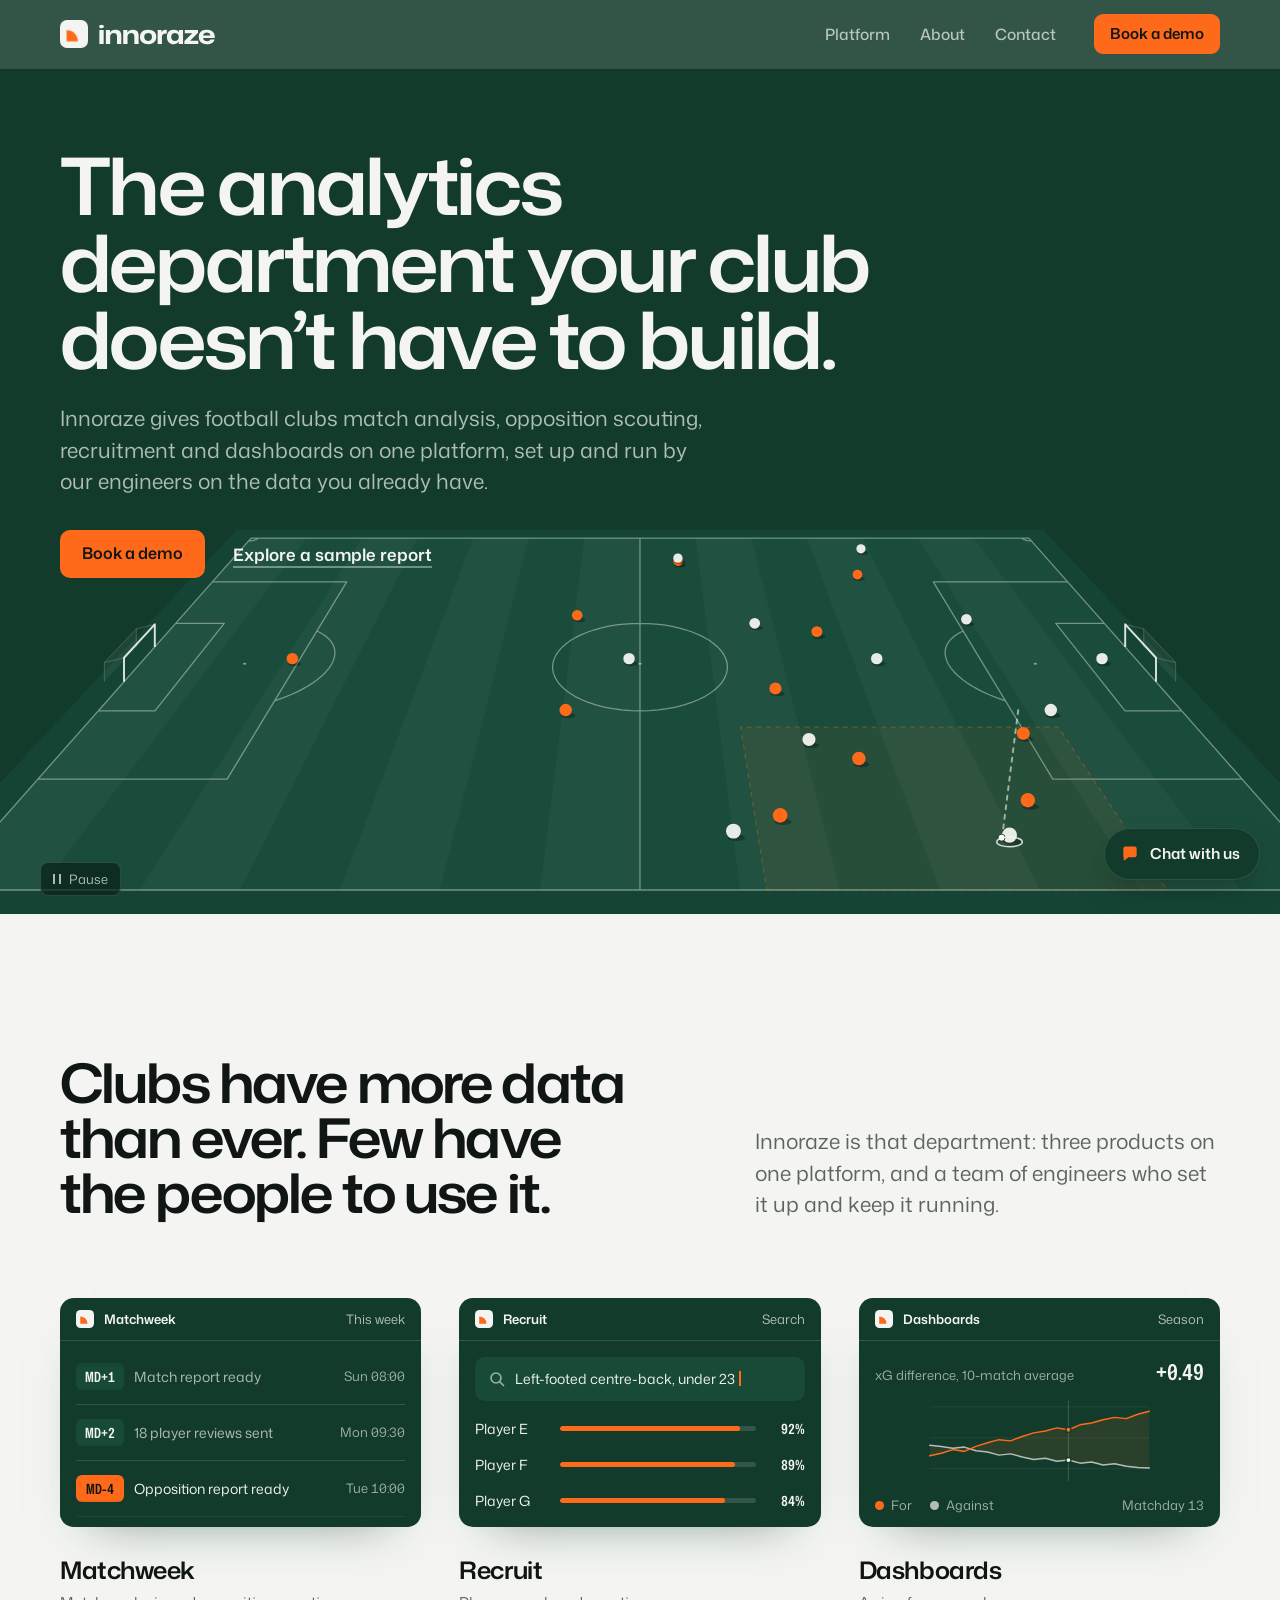
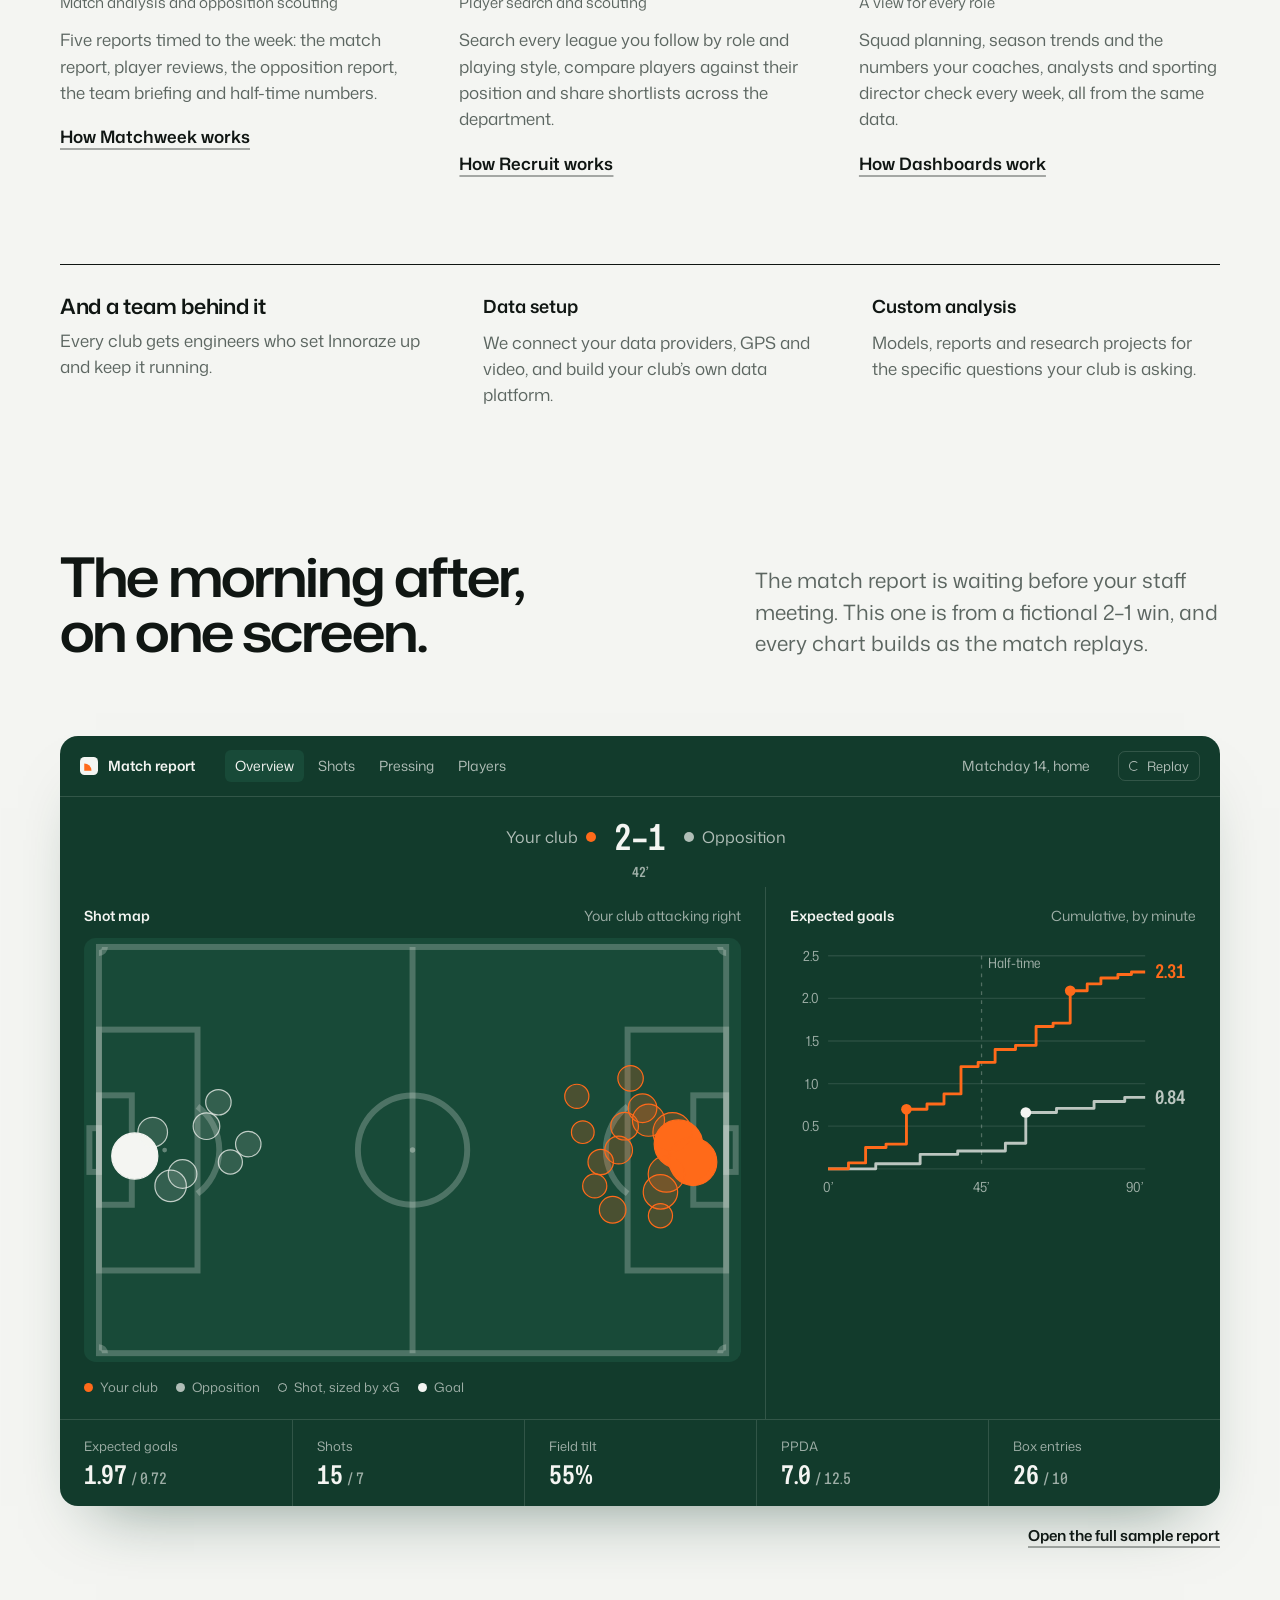
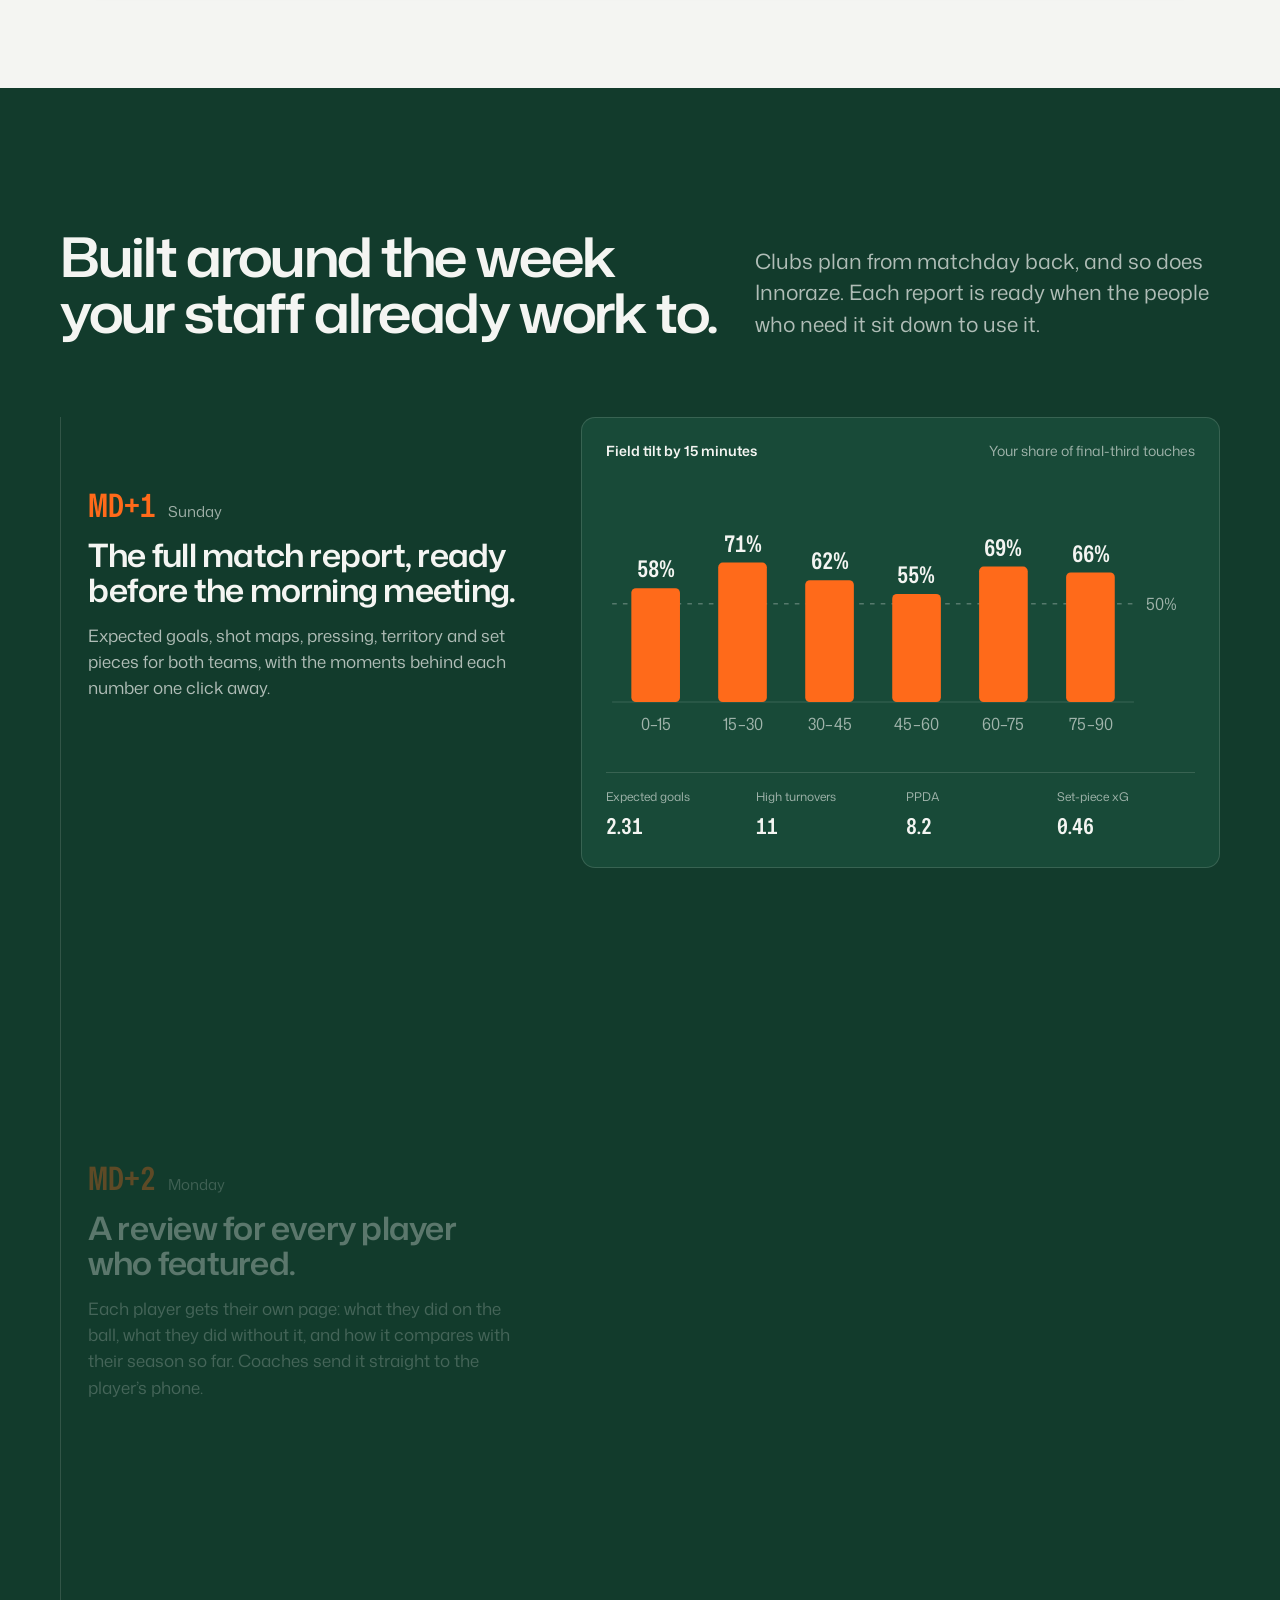
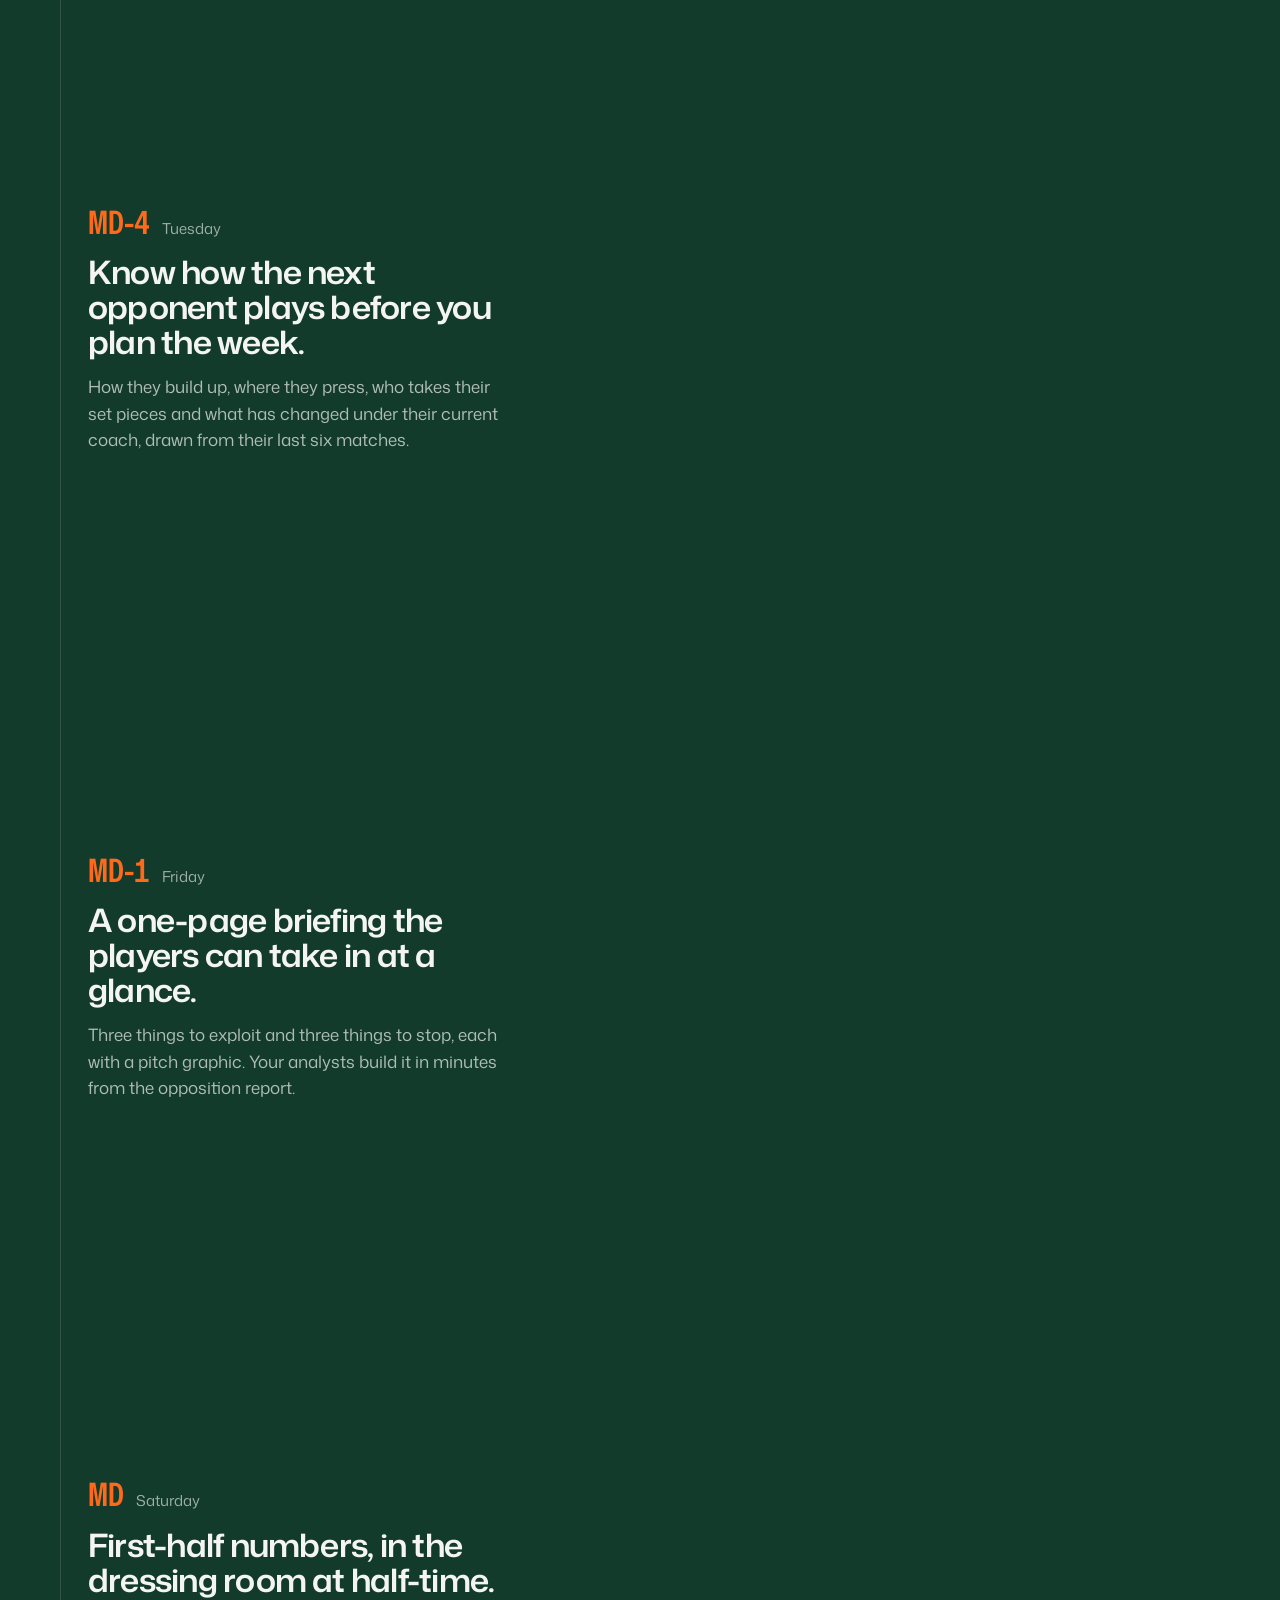
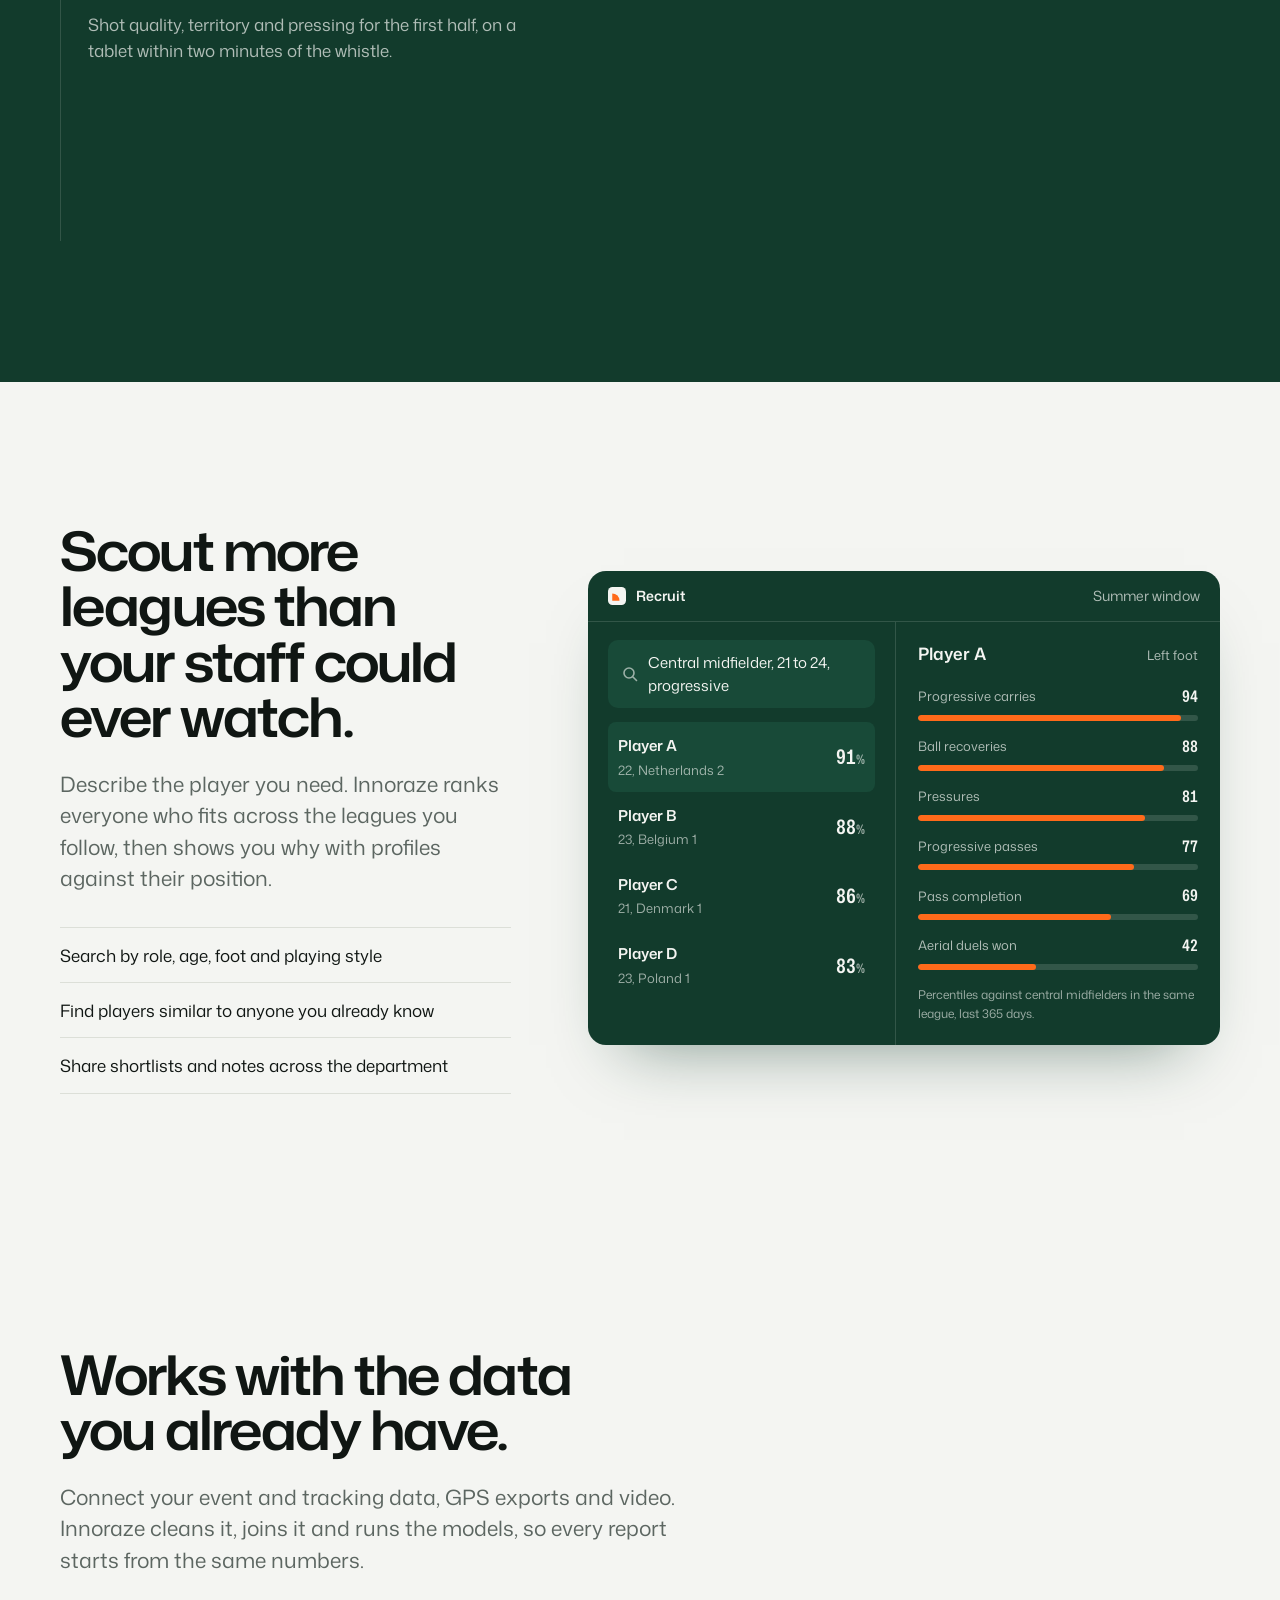
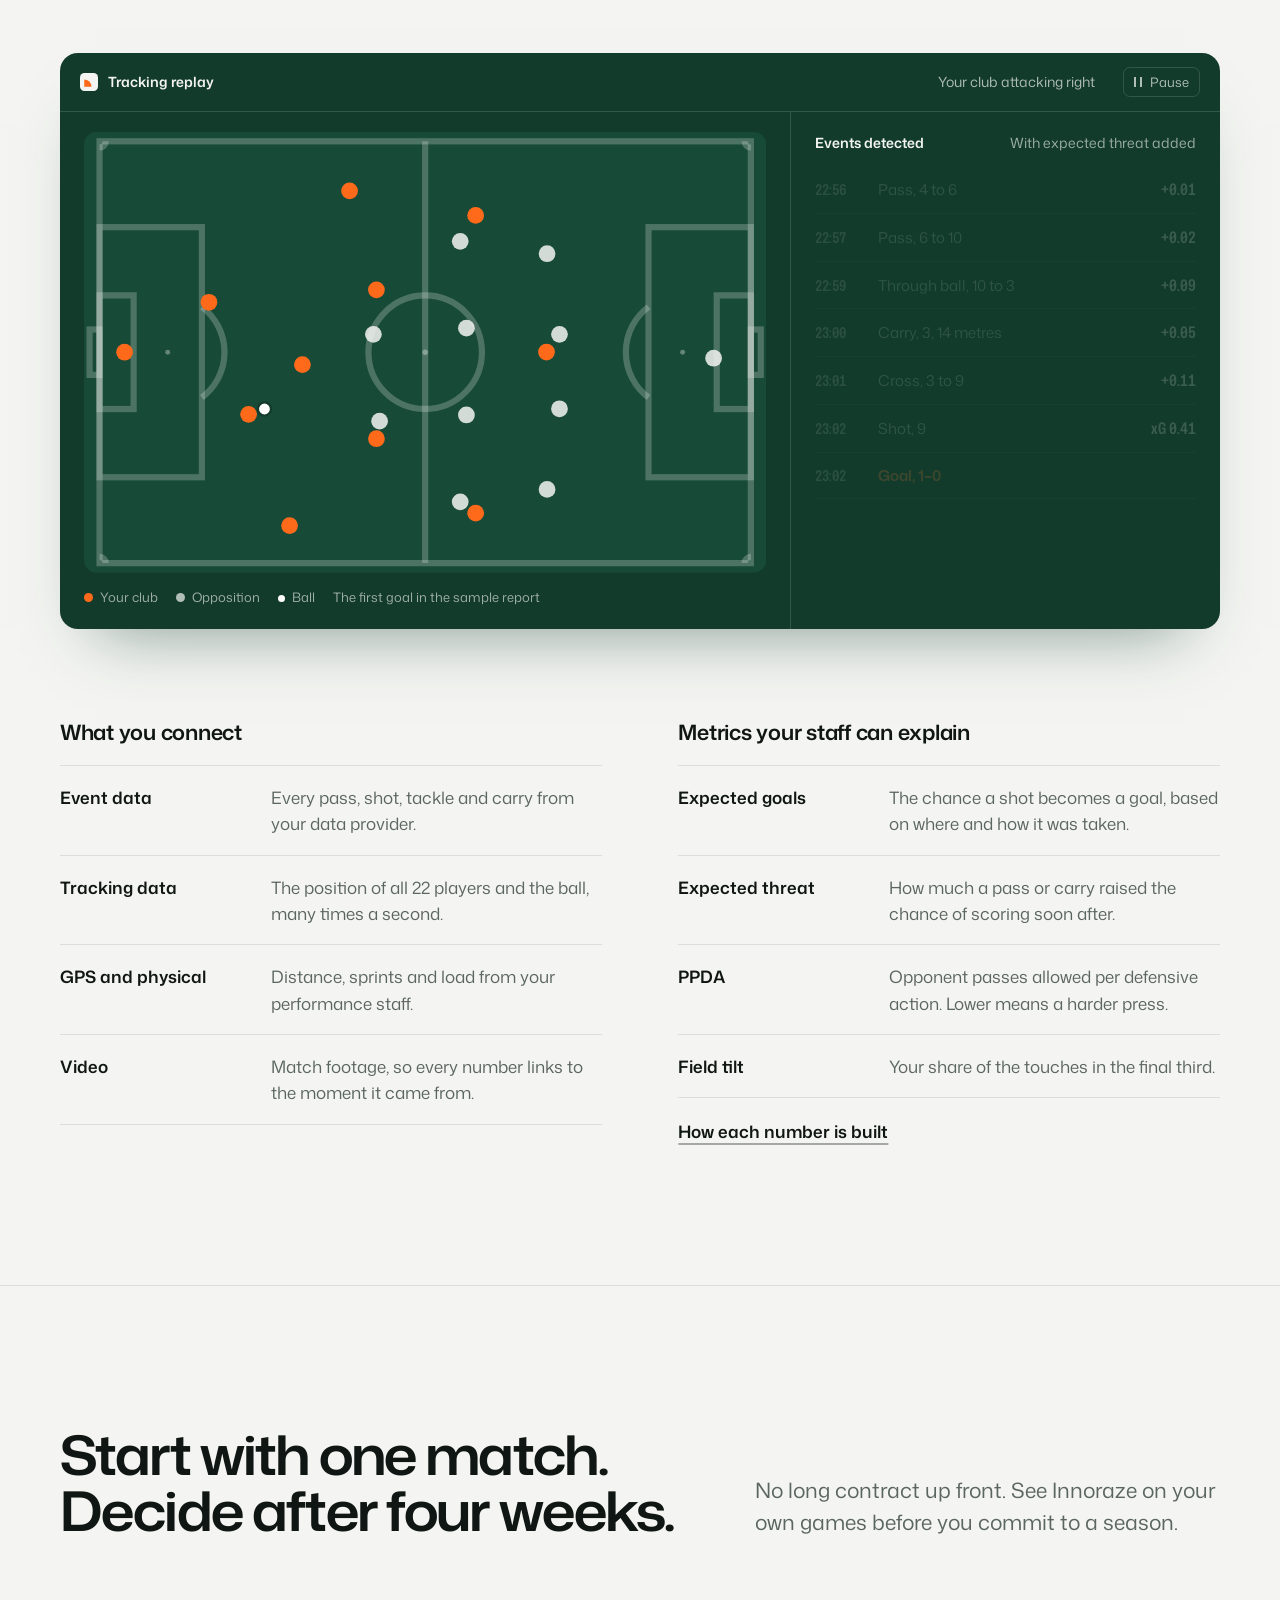
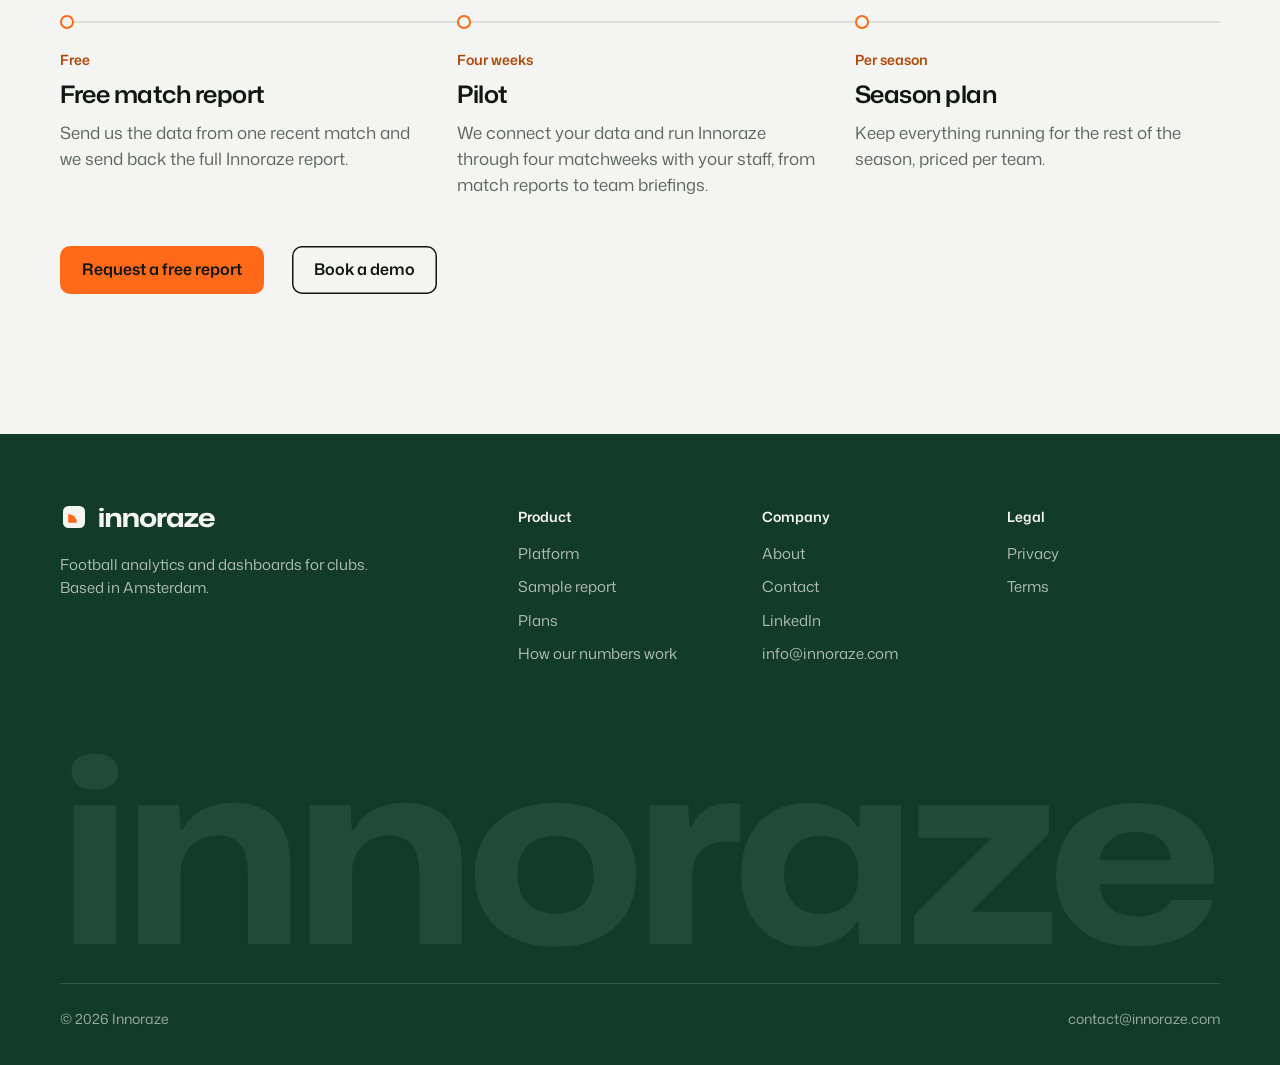
==== commit 5b9e5552: "Icon and site name for search" ====
--- a/index.html
+++ b/index.html
@@ -16,6 +16,7 @@
   <meta property="og:image:width" content="1200">
   <meta property="og:image:height" content="630">
   <meta name="twitter:card" content="summary_large_image">
+  <link rel="icon" href="/favicon.ico" sizes="48x48">
   <link rel="icon" href="assets/favicon.svg?v=2" type="image/svg+xml">
   <link rel="apple-touch-icon" href="assets/apple-touch-icon.png?v=2">
   <link rel="manifest" href="manifest.webmanifest?v=2">
@@ -25,7 +26,7 @@
   <script src="assets/config.js?v=4" defer></script>
   <script src="assets/app.js?v=5" defer></script>
   <script src="assets/hero.js?v=3" defer></script>
-  <script type="application/ld+json">{"@context":"https://schema.org","@type":"Organization","name":"Innoraze","url":"https://innoraze.com","logo":"https://innoraze.com/assets/icon-512.png","email":"contact@innoraze.com","description":"Football analytics and dashboards for clubs.","foundingDate":"2024","address":{"@type":"PostalAddress","addressLocality":"Amsterdam","addressCountry":"NL"},"sameAs":["https://www.linkedin.com/company/innoraze/"]}</script>
+  <script type="application/ld+json">{"@context":"https://schema.org","@graph":[{"@type":"WebSite","@id":"https://innoraze.com/#website","name":"Innoraze","url":"https://innoraze.com/","publisher":{"@id":"https://innoraze.com/#organization"}},{"@type":"Organization","@id":"https://innoraze.com/#organization","name":"Innoraze","url":"https://innoraze.com/","logo":"https://innoraze.com/assets/icon-512.png","email":"contact@innoraze.com","description":"Football analytics and dashboards for clubs.","foundingDate":"2024","address":{"@type":"PostalAddress","addressLocality":"Amsterdam","addressCountry":"NL"},"sameAs":["https://www.linkedin.com/company/innoraze/"]}]}</script>
   <script type="speculationrules">{"prefetch":[{"source":"document","where":{"href_matches":"/*"},"eagerness":"moderate"}]}</script>
 </head>
 <body>
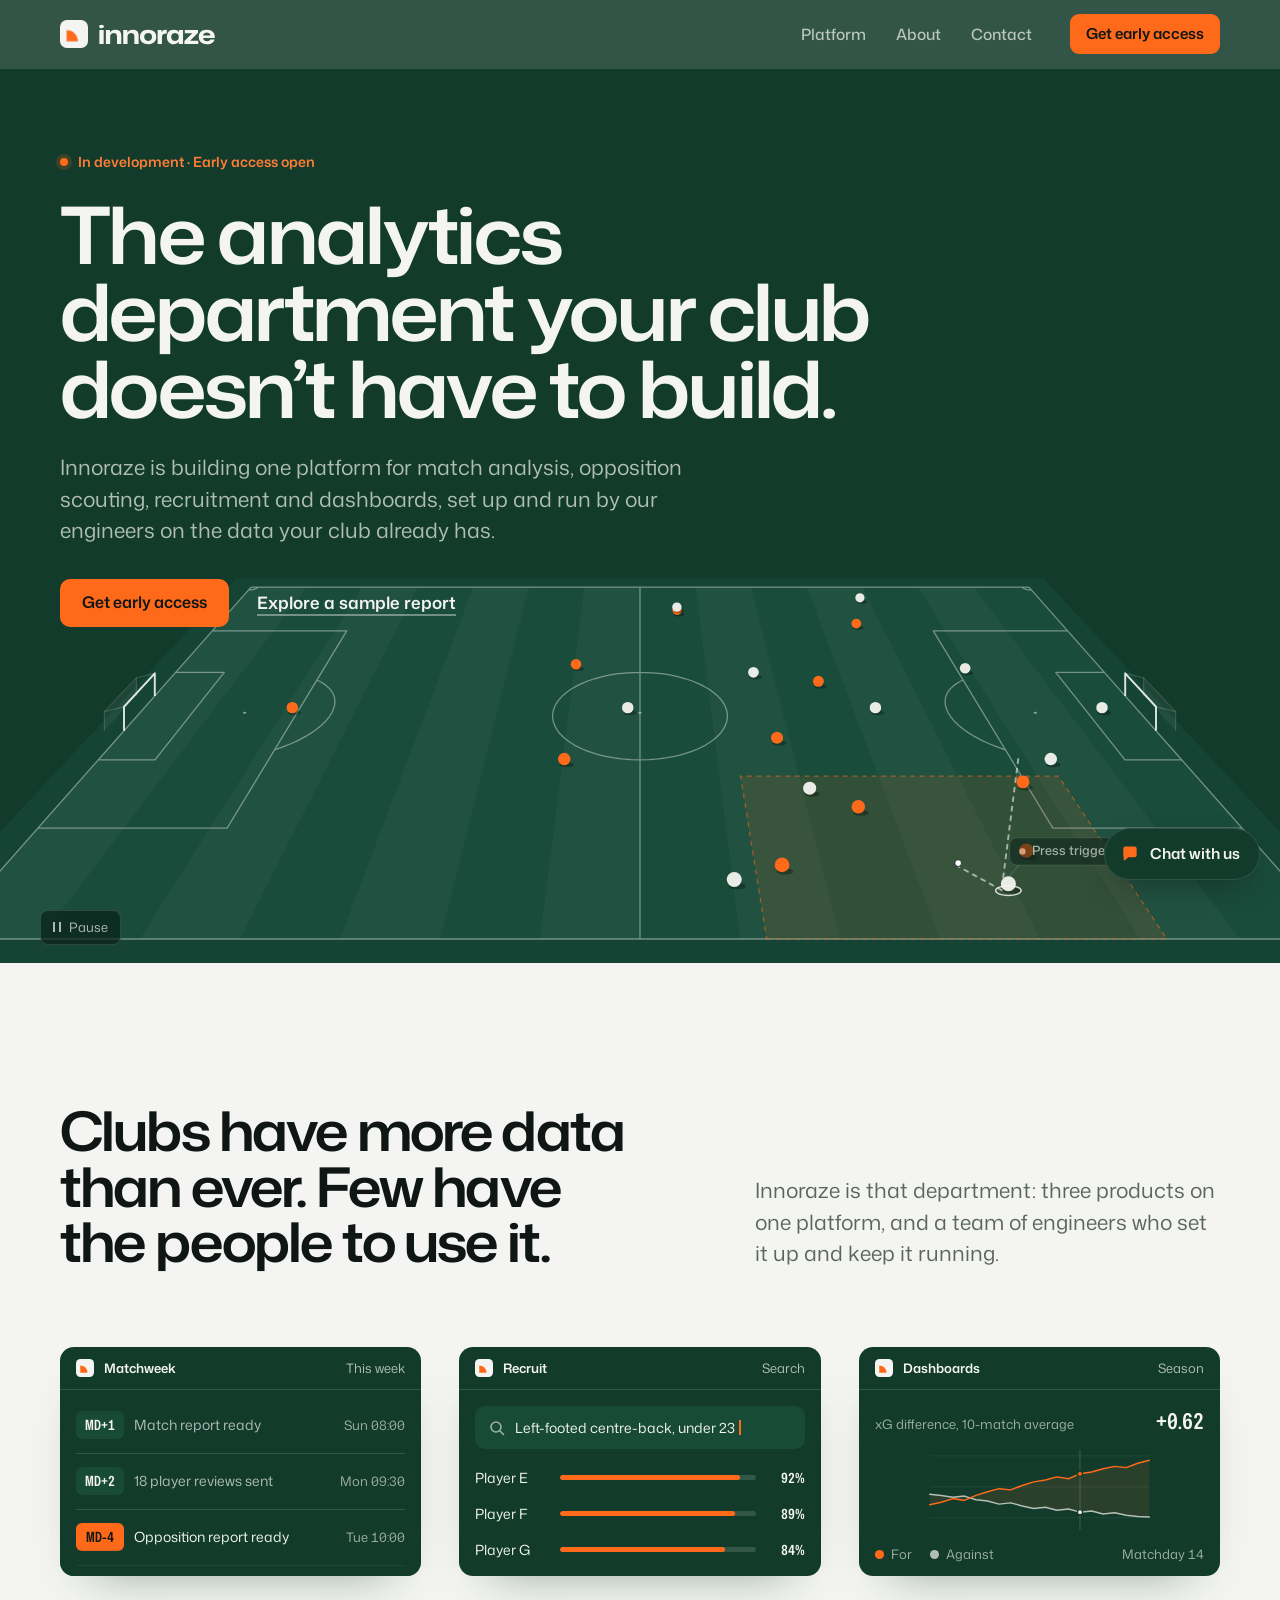
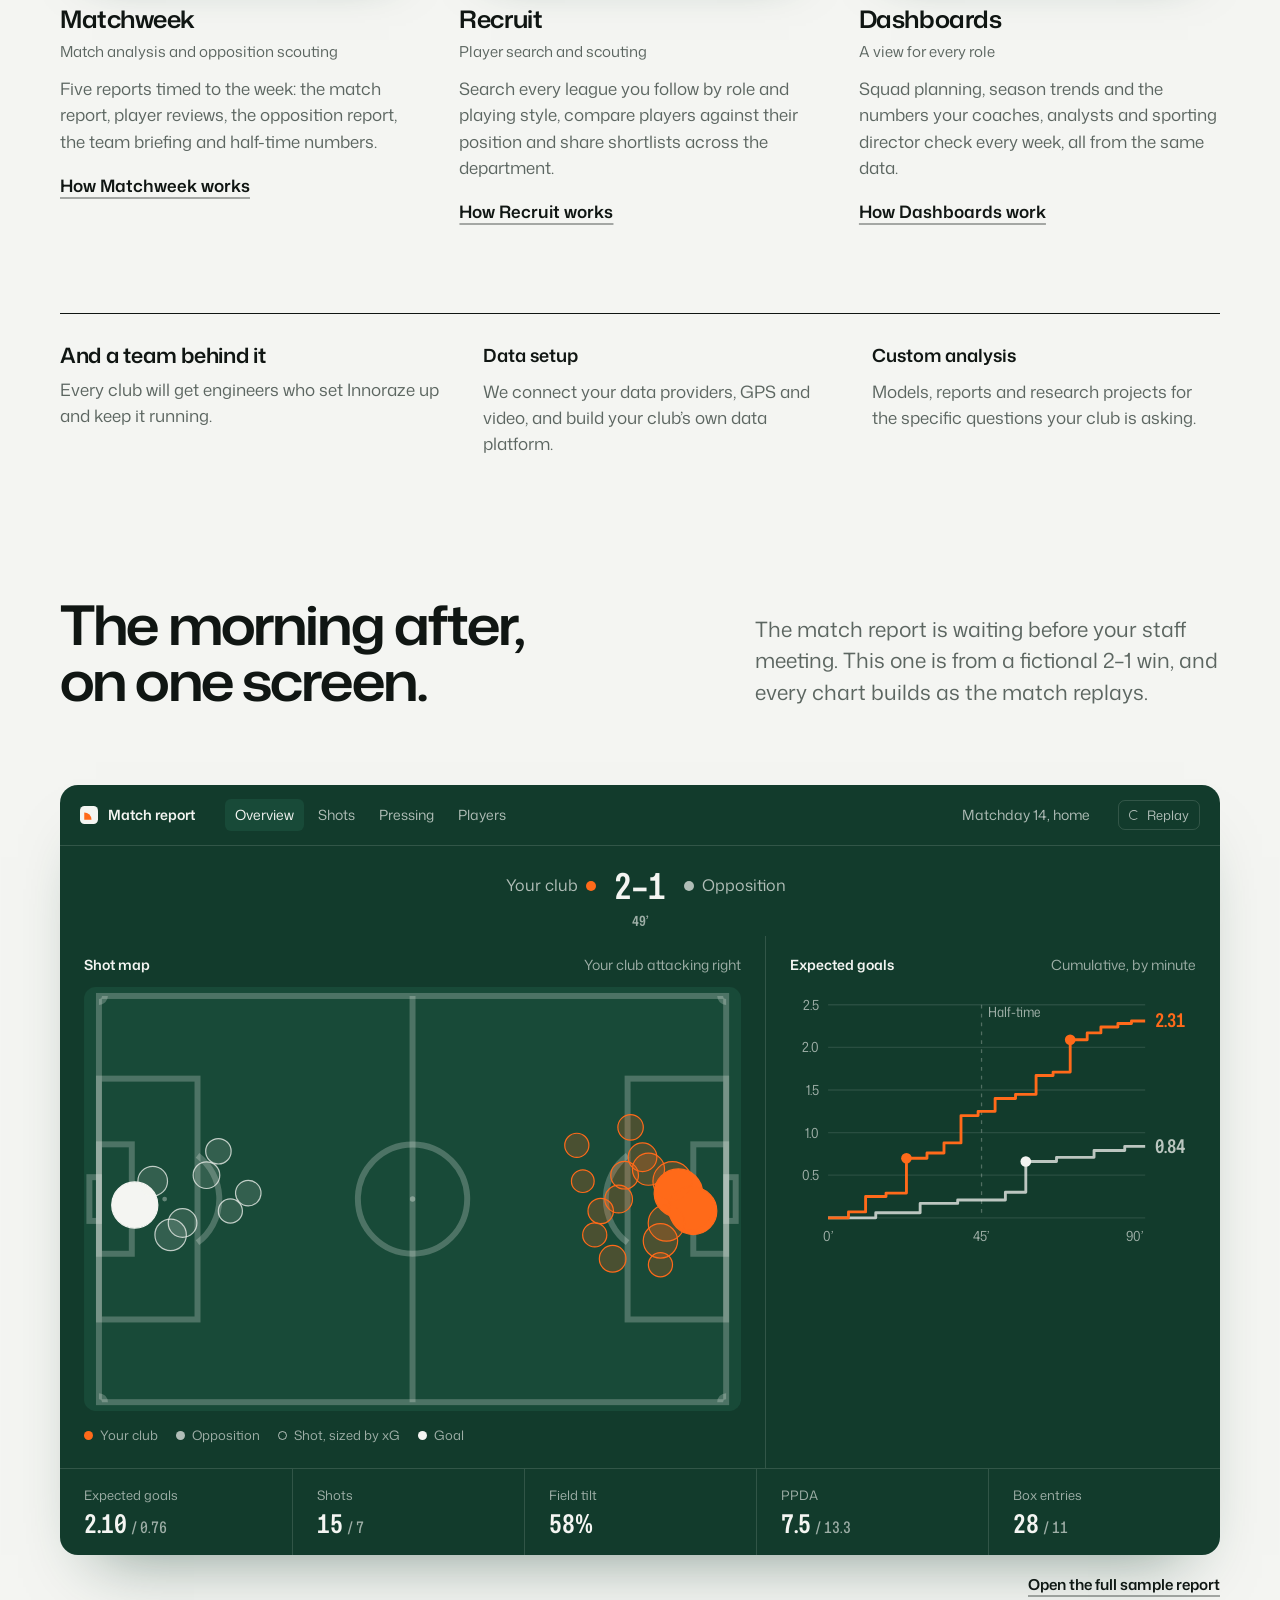
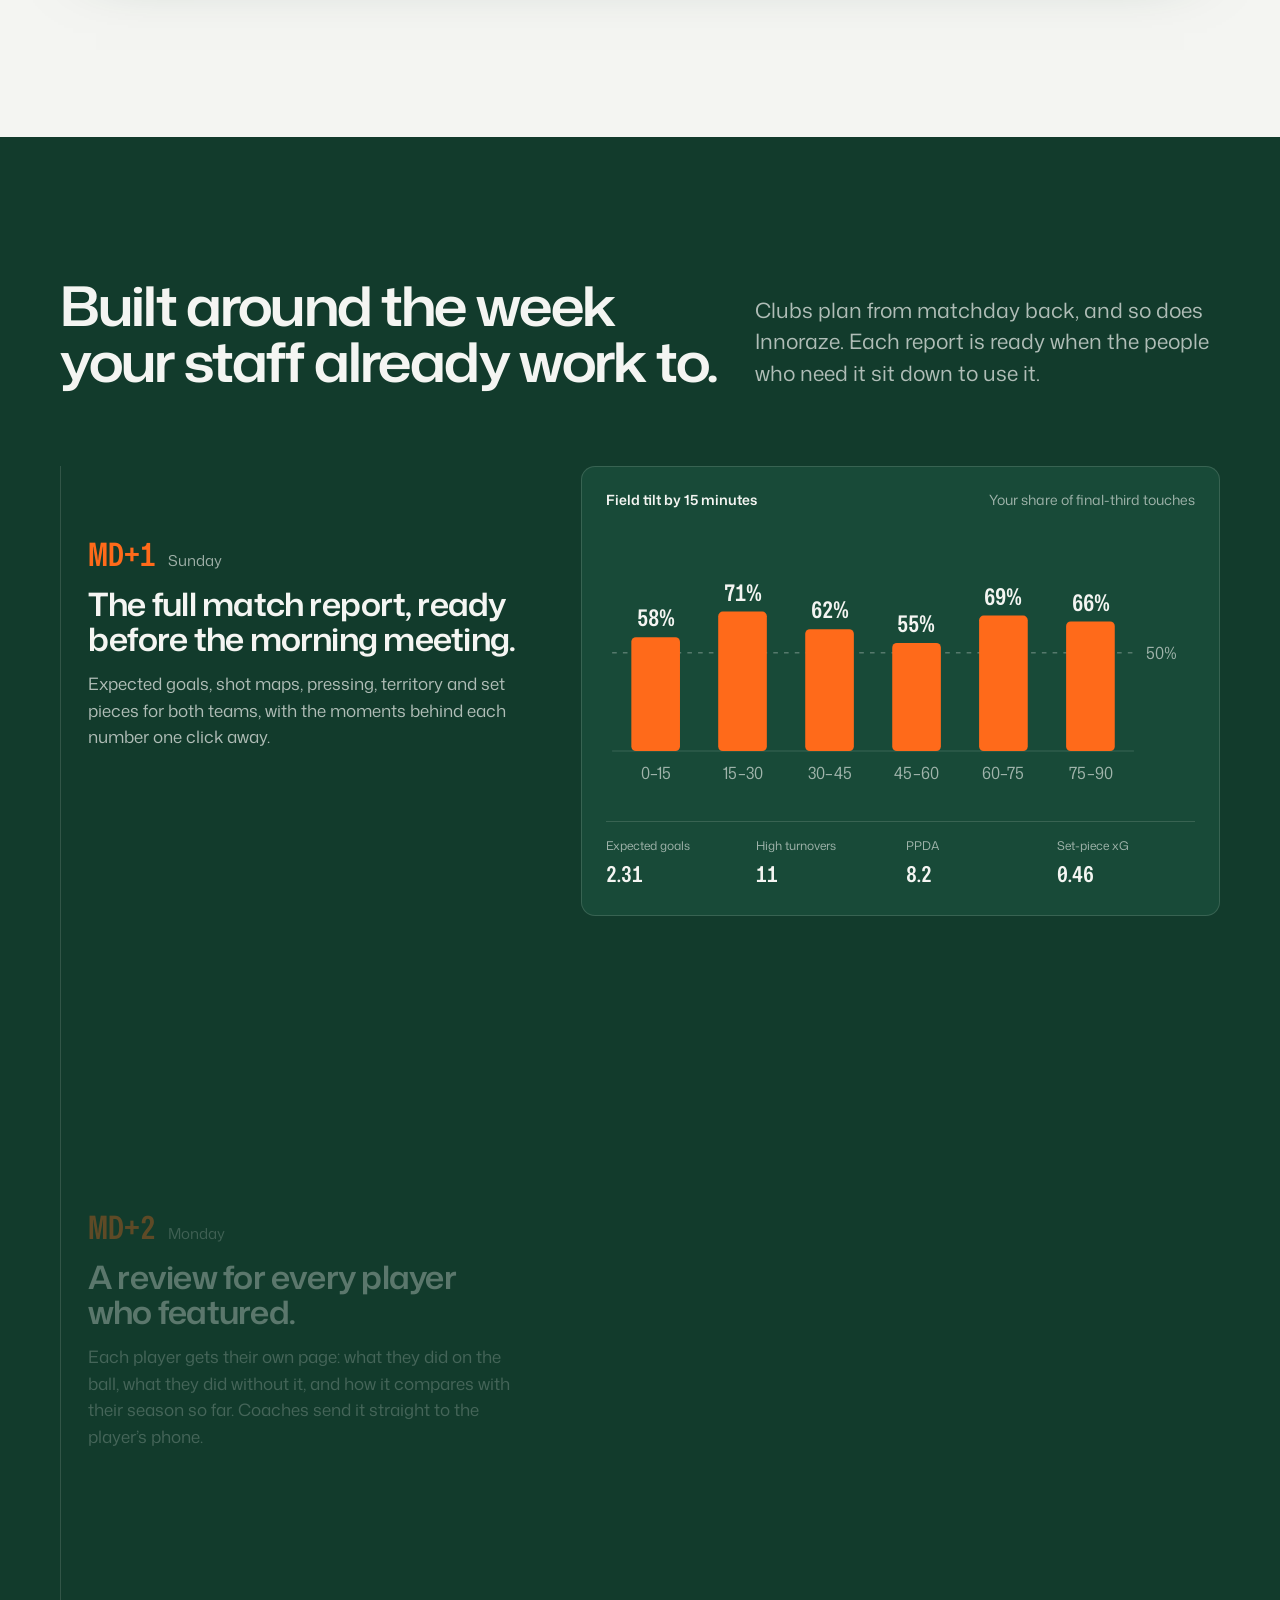
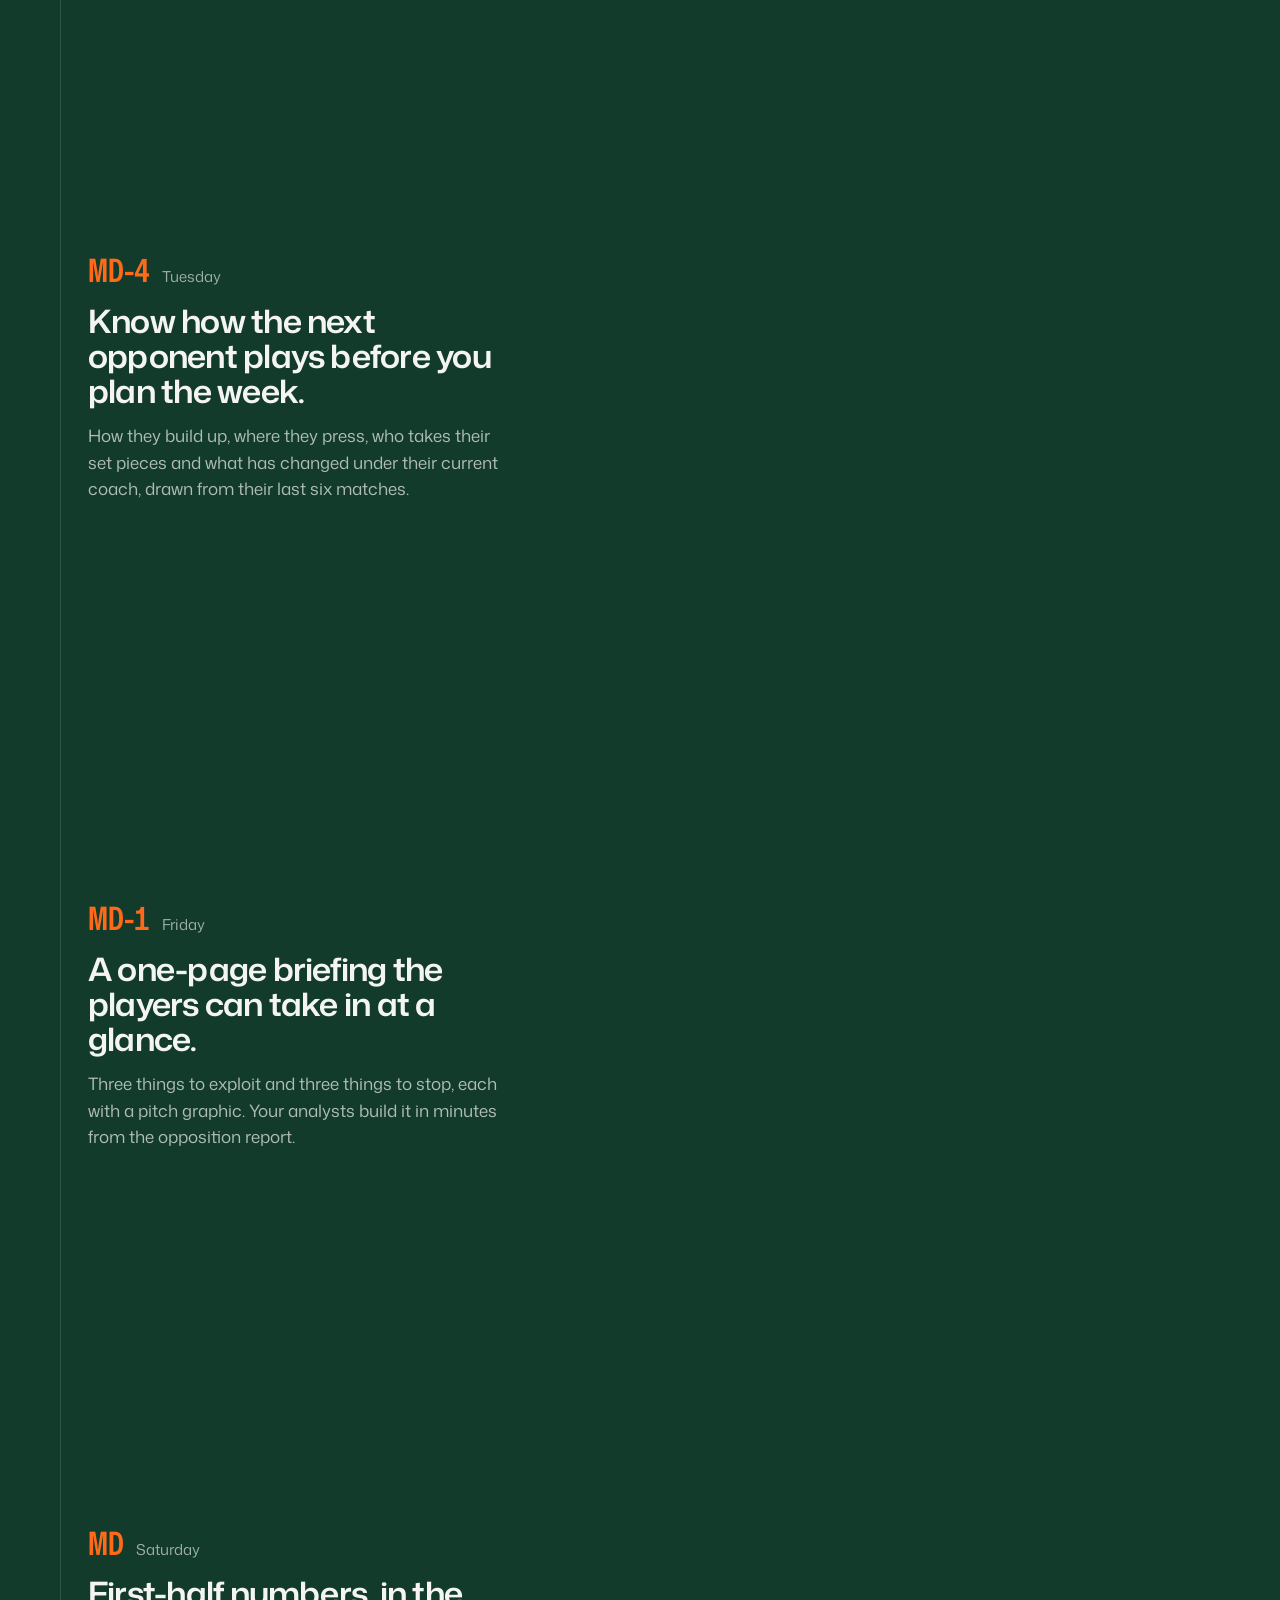
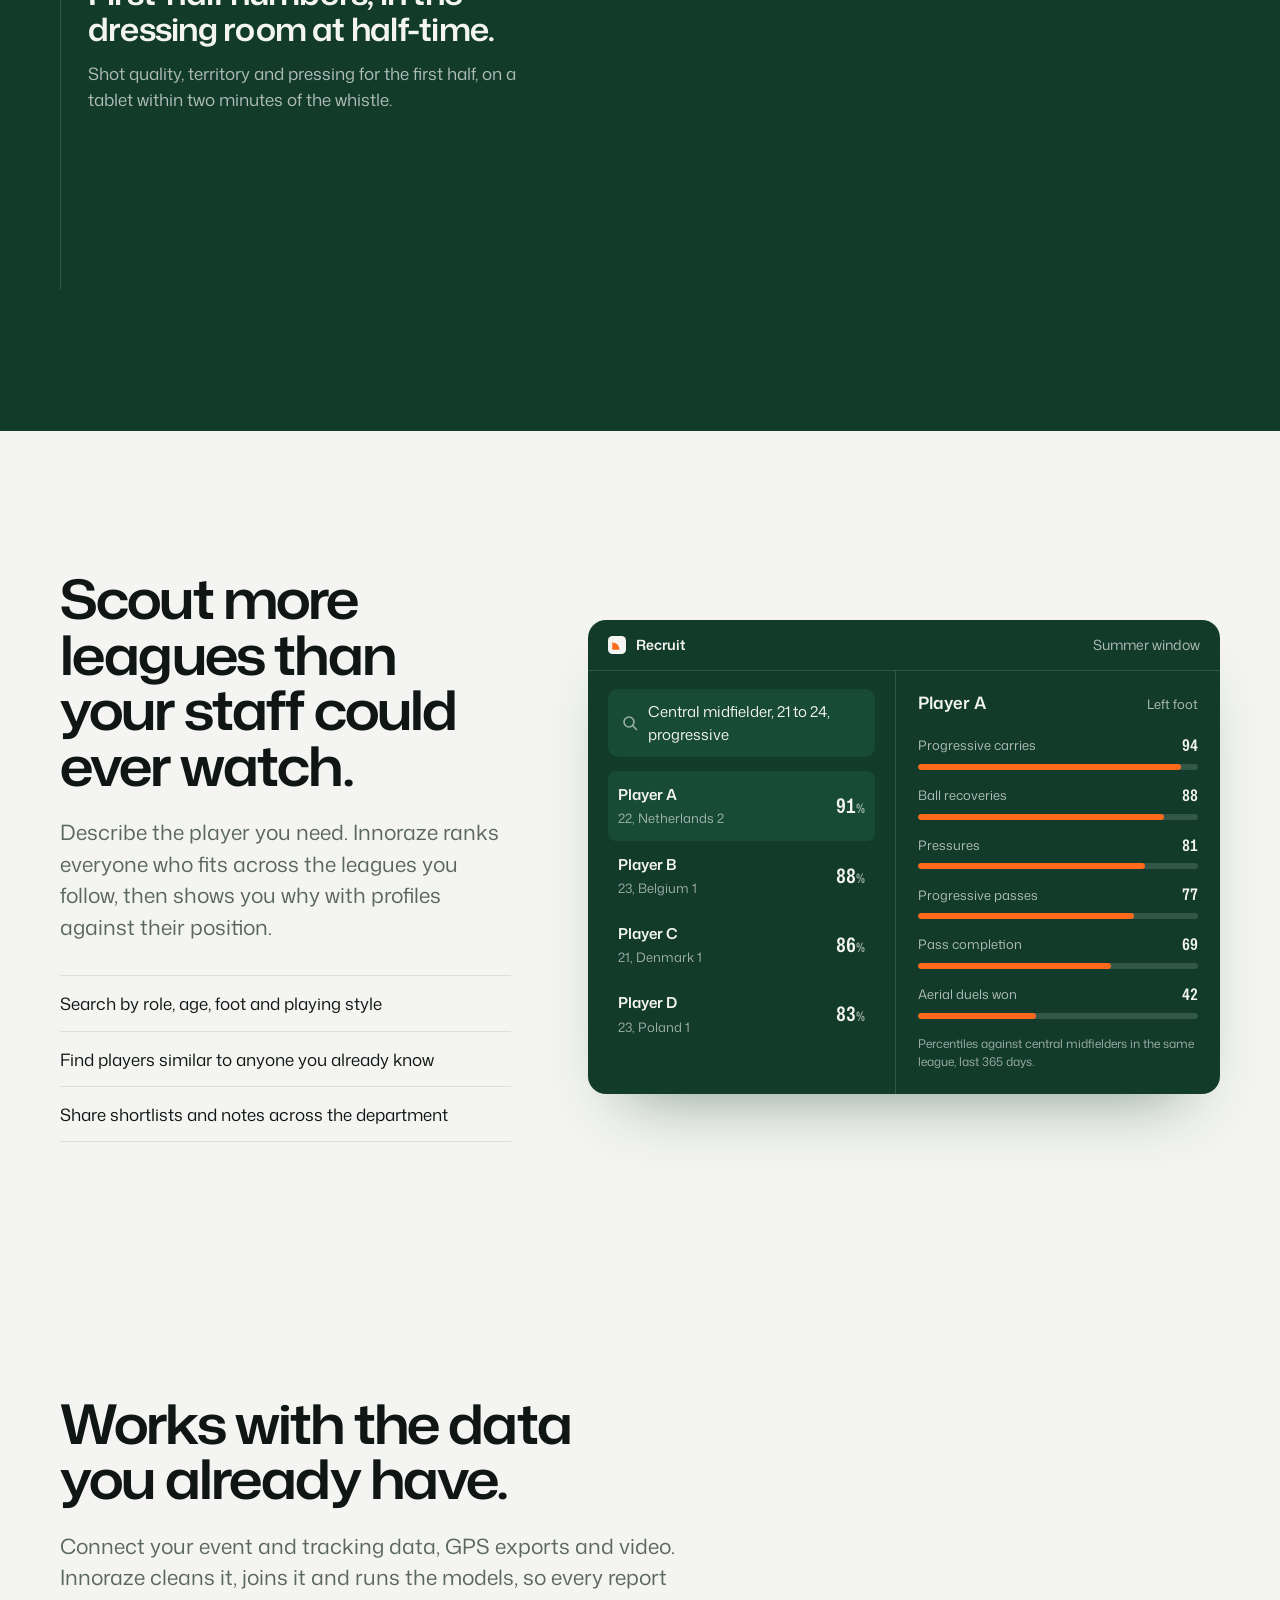
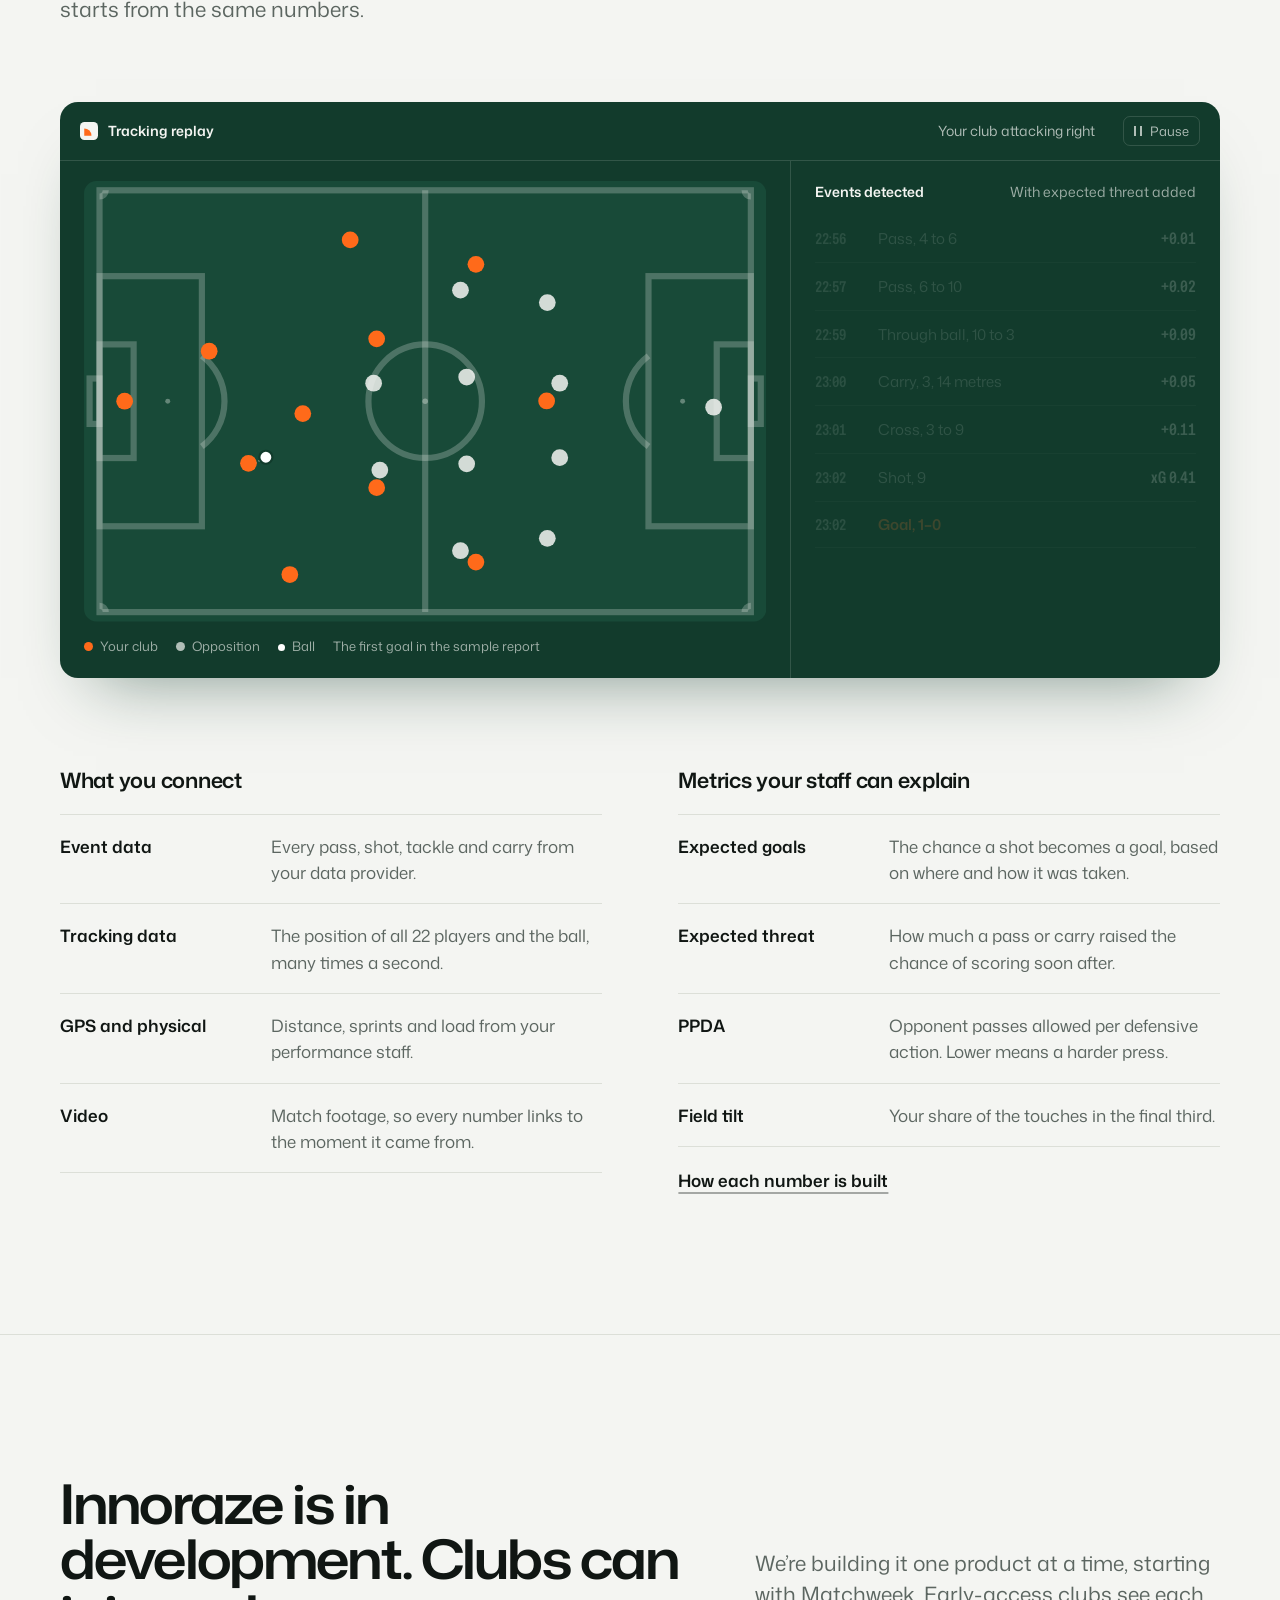
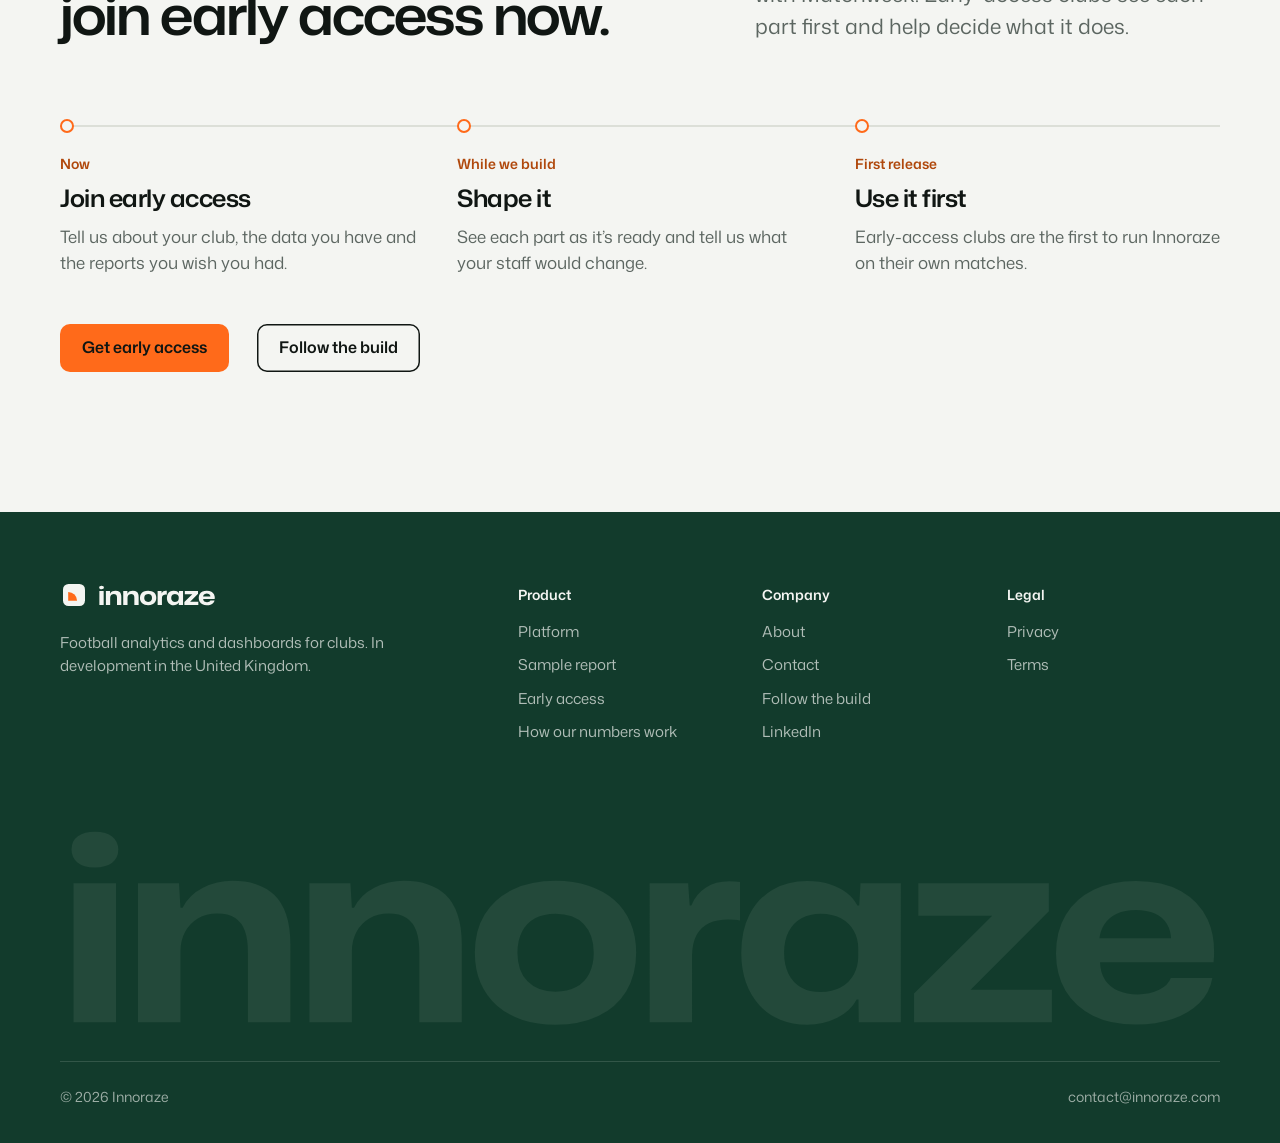
==== commit 92c27f25: "clean up website" ====
--- a/index.html
+++ b/index.html
@@ -21,12 +21,12 @@
   <link rel="apple-touch-icon" href="assets/apple-touch-icon.png?v=2">
   <link rel="manifest" href="manifest.webmanifest?v=2">
   <link rel="preload" href="assets/fonts/mona-sans-latin.woff2" as="font" type="font/woff2" crossorigin>
-  <link rel="stylesheet" href="assets/style.css?v=5">
+  <link rel="stylesheet" href="assets/style.css?v=6">
   <script>document.documentElement.classList.add('js');try{if(!sessionStorage.getItem('iz'))document.documentElement.classList.add('first-visit');sessionStorage.setItem('iz','1')}catch(e){}</script>
-  <script src="assets/config.js?v=4" defer></script>
-  <script src="assets/app.js?v=5" defer></script>
+  <script src="assets/config.js?v=5" defer></script>
+  <script src="assets/app.js?v=6" defer></script>
   <script src="assets/hero.js?v=3" defer></script>
-  <script type="application/ld+json">{"@context":"https://schema.org","@graph":[{"@type":"WebSite","@id":"https://innoraze.com/#website","name":"Innoraze","url":"https://innoraze.com/","publisher":{"@id":"https://innoraze.com/#organization"}},{"@type":"Organization","@id":"https://innoraze.com/#organization","name":"Innoraze","url":"https://innoraze.com/","logo":"https://innoraze.com/assets/icon-512.png","email":"contact@innoraze.com","description":"Football analytics and dashboards for clubs.","foundingDate":"2024","address":{"@type":"PostalAddress","addressLocality":"Amsterdam","addressCountry":"NL"},"sameAs":["https://www.linkedin.com/company/innoraze/"]}]}</script>
+  <script type="application/ld+json">{"@context":"https://schema.org","@graph":[{"@type":"WebSite","@id":"https://innoraze.com/#website","name":"Innoraze","url":"https://innoraze.com/","publisher":{"@id":"https://innoraze.com/#organization"}},{"@type":"Organization","@id":"https://innoraze.com/#organization","name":"Innoraze","url":"https://innoraze.com/","logo":"https://innoraze.com/assets/icon-512.png","email":"contact@innoraze.com","description":"Football analytics and dashboards for clubs.","foundingDate":"2026","address":{"@type":"PostalAddress","addressCountry":"GB"},"sameAs":["https://www.linkedin.com/company/innoraze/"],"founder":{"@type":"Person","name":"Nathaniel Amadi","sameAs":"https://www.linkedin.com/in/amadinathaniel/"}}]}</script>
   <script type="speculationrules">{"prefetch":[{"source":"document","where":{"href_matches":"/*"},"eagerness":"moderate"}]}</script>
 </head>
 <body>
@@ -38,7 +38,7 @@
       <button class="nav-toggle" type="button" aria-expanded="false" aria-controls="site-nav" data-nav-toggle><span></span><span class="sr-only">Menu</span></button>
       <nav class="nav" id="site-nav" aria-label="Main">
         <a href="platform">Platform</a><a href="about">About</a><a href="contact">Contact</a>
-        <a class="btn btn--small" href="contact?topic=demo">Book a demo</a>
+        <a class="btn btn--small" href="contact?topic=access">Get early access</a>
       </nav>
     </div>
   </header>
@@ -46,10 +46,11 @@
   <main id="main">
     <section class="hero2 dark" aria-labelledby="hero-title" data-dark-hero>
       <div class="wrap hero2__copy">
+        <p class="status-tag">In development · Early access open</p>
         <h1 class="display" id="hero-title">The analytics department your club doesn’t have to build.</h1>
-        <p class="lede">Innoraze gives football clubs match analysis, opposition scouting, recruitment and dashboards on one platform, set up and run by our engineers on the data you already have.</p>
+        <p class="lede">Innoraze is building one platform for match analysis, opposition scouting, recruitment and dashboards, set up and run by our engineers on the data your club already has.</p>
         <div class="actions">
-          <a class="btn" href="contact?topic=demo">Book a demo</a>
+          <a class="btn" href="contact?topic=access">Get early access</a>
           <a class="link" href="sample-report">Explore a sample report</a>
         </div>
       </div>
@@ -121,7 +122,7 @@
         </div>
 
         <dl class="services">
-          <div class="services__intro"><dt class="h3">And a team behind it</dt><dd>Every club gets engineers who set Innoraze up and keep it running.</dd></div>
+          <div class="services__intro"><dt class="h3">And a team behind it</dt><dd>Every club will get engineers who set Innoraze up and keep it running.</dd></div>
           <div><dt>Data setup</dt><dd>We connect your data providers, GPS and video, and build your club’s own data platform.</dd></div>
           <div><dt>Custom analysis</dt><dd>Models, reports and research projects for the specific questions your club is asking.</dd></div>
         </dl>
@@ -364,20 +365,20 @@
       </div>
     </section>
 
-    <section class="section start" id="start" aria-labelledby="start-title">
+    <section class="section start" id="early-access" aria-labelledby="start-title">
       <div class="wrap">
         <div class="section-head">
-          <h2 class="h2" id="start-title">Start with one match. Decide after four weeks.</h2>
-          <p class="lede">No long contract up front. See Innoraze on your own games before you commit to a season.</p>
+          <h2 class="h2" id="start-title">Innoraze is in development. Clubs can join early access now.</h2>
+          <p class="lede">We’re building it one product at a time, starting with Matchweek. Early-access clubs see each part first and help decide what it does.</p>
         </div>
         <ol class="path" data-path>
-          <li><span class="path__when">Free</span><h3 class="h3">Free match report</h3><p>Send us the data from one recent match and we send back the full Innoraze report.</p></li>
-          <li><span class="path__when">Four weeks</span><h3 class="h3">Pilot</h3><p>We connect your data and run Innoraze through four matchweeks with your staff, from match reports to team briefings.</p></li>
-          <li><span class="path__when">Per season</span><h3 class="h3">Season plan</h3><p>Keep everything running for the rest of the season, priced per team.</p></li>
+          <li><span class="path__when">Now</span><h3 class="h3">Join early access</h3><p>Tell us about your club, the data you have and the reports you wish you had.</p></li>
+          <li><span class="path__when">While we build</span><h3 class="h3">Shape it</h3><p>See each part as it’s ready and tell us what your staff would change.</p></li>
+          <li><span class="path__when">First release</span><h3 class="h3">Use it first</h3><p>Early-access clubs are the first to run Innoraze on their own matches.</p></li>
         </ol>
         <div class="actions start__actions">
-          <a class="btn" href="contact?topic=report">Request a free report</a>
-          <a class="btn btn--ghost" href="contact?topic=demo">Book a demo</a>
+          <a class="btn" href="contact?topic=access">Get early access</a>
+          <a class="btn btn--ghost" href="about#build">Follow the build</a>
         </div>
       </div>
     </section>
@@ -388,15 +389,15 @@
       <div class="footer-top">
         <div>
           <a class="brand" href="./" aria-label="Innoraze home"><svg class="mark" viewBox="0 0 32 32" aria-hidden="true"><rect width="32" height="32" rx="8" fill="#F4F5F2"/><path d="M7.5 24.5V11.5a13 13 0 0 1 13 13z" fill="#FF6A1A"/></svg><svg aria-hidden="true" viewBox="0 -800 4480 840"><path fill="#F4F5F2" d="M52.22851911187172 0.0V-536.2859497070312H216.37266670912504V0.0ZM134.80059291049838 -597.5711199082434Q90.20216206088662 -597.5711199082434 67.28682670556009 -616.6426539830863Q44.371491350233555 -635.7141880579293 44.371491350233555 -666.285857282579Q44.371491350233555 -700.571793038398 69.28682060167193 -717.7861938476562Q94.20214985311031 -735.0005946569145 134.80059291049838 -735.0005946569145Q179.39902376011014 -735.0005946569145 202.31435911543667 -716.3576267790049Q225.2296944707632 -697.7146589010954 225.2296944707632 -666.285857282579Q225.2296944707632 -632.2856270931661 200.31436521932483 -614.9283735007048Q175.39903596788645 -597.5711199082434 134.80059291049838 -597.5711199082434Z M301.2285191118717 0.0V-536.2859497070312H459.6297450438142L465.315522108227 -442.02916957065463H473.5441144630313Q498.91542096436024 -492.0290265753865 552.1866367850453 -518.8717825748026Q605.4578526057303 -545.7145385742188 665.7433384470642 -545.7145385742188Q715.5146414600313 -545.7145385742188 756.4716962520033 -532.885978480801Q797.4287510439754 -520.0574183873832 827.1429844424129 -491.5431579593569Q856.8572178408504 -463.0288975313306 873.3286150228232 -415.90037929080427Q889.8000122047961 -368.77186105027795 889.8000122047961 -300.25766776129603V0.0H725.6558646075428V-270.2573486343026Q725.6558646075428 -318.5998291037977 714.1131426133215 -351.8996189683676Q702.5704206191003 -385.1994088329375 676.6278111040592 -402.4564601369202Q650.6852015890181 -419.71351144090295 607.3998168930411 -419.71351144090295Q563.8573399111629 -419.71351144090295 532.0719491112977 -400.5136518217623Q500.2865583114326 -381.3137922026217 482.8010402098298 -348.39979771338403Q465.315522108227 -315.48580322414637 465.315522108227 -273.029120747V0.0Z M963.2285191118717 0.0V-536.2859497070312H1121.6297450438142L1127.315522108227 -442.02916957065463H1135.5441144630313Q1160.9154209643602 -492.0290265753865 1214.1866367850453 -518.8717825748026Q1267.4578526057303 -545.7145385742188 1327.7433384470642 -545.7145385742188Q1377.5146414600313 -545.7145385742188 1418.4716962520033 -532.885978480801Q1459.4287510439754 -520.0574183873832 1489.1429844424129 -491.5431579593569Q1518.8572178408504 -463.0288975313306 1535.3286150228232 -415.90037929080427Q1551.800012204796 -368.77186105027795 1551.800012204796 -300.25766776129603V0.0H1387.6558646075428V-270.2573486343026Q1387.6558646075428 -318.5998291037977 1376.1131426133215 -351.8996189683676Q1364.5704206191003 -385.1994088329375 1338.6278111040592 -402.4564601369202Q1312.685201589018 -419.71351144090295 1269.3998168930411 -419.71351144090295Q1225.8573399111629 -419.71351144090295 1194.0719491112977 -400.5136518217623Q1162.2865583114326 -381.3137922026217 1144.8010402098298 -348.39979771338403Q1127.315522108227 -315.48580322414637 1127.315522108227 -273.029120747V0.0Z M1913.77117222175 9.885710798203945Q1843.5712193064392 9.885710798203945 1786.3141226619482 -8.75714198499918Q1729.0570260174572 -27.399994768202305 1687.7999145500362 -63.32857578806579Q1646.5428030826151 -99.25715680792928 1624.285676792264 -150.7286150250584Q1602.0285505019128 -202.2000732421875 1602.0285505019128 -267.71441650390625Q1602.0285505019128 -354.31443917378783 1640.6427795402706 -416.4858947750181Q1679.2570085786283 -478.65735037624836 1749.2140947598964 -512.1859444752336Q1819.1711809411645 -545.7145385742188 1913.77117222175 -545.7145385742188Q1983.9139805361629 -545.7145385742188 2041.1710771806538 -527.0716857910156Q2098.4281738251448 -508.4288330078125 2139.628140691668 -472.500251987949Q2180.828107558191 -436.5716709680855 2203.085233848542 -385.0287937708199Q2225.342360138893 -333.4859165735543 2225.342360138893 -267.7715611048043Q2225.342360138893 -182.40009940043092 2187.0424168147147 -119.78578840009868Q2148.742473490536 -57.171477399766445 2078.999673895538 -23.64288330078125Q2009.2568743005395 9.885710798203945 1913.77117222175 9.885710798203945ZM1913.714027620852 -117.45815255120397Q1960.3421247191727 -117.45815255120397 1993.2989257797599 -135.42944335751235Q2026.255726840347 -153.40073416382074 2043.7269627153873 -187.3005283884704Q2061.1981985904276 -221.20032261312008 2061.1981985904276 -267.7715611048043Q2061.1981985904276 -303.28570207953453 2051.255450438708 -331.32840227521956Q2041.3127022869885 -359.3711024709046 2022.4414725154638 -378.8995448537171Q2003.5702427439392 -398.4279872365296 1976.1276776976883 -408.7136169448495Q1948.6851126514375 -418.9992466531694 1913.77117222175 -418.9992466531694Q1867.7145019508898 -418.9992466531694 1834.7291285898536 -400.999383546412Q1801.7437552288175 -382.9995204396546 1784.2439470533282 -349.17116001807153Q1766.7441388778389 -315.3427995964885 1766.7441388778389 -267.71441650390625Q1766.7441388778389 -232.48598109558225 1776.6868870295584 -204.72899431362748Q1786.629635181278 -176.97200753167272 1805.5294372532517 -157.50070974975824Q1824.4292393252254 -138.02941196784377 1851.6860970612615 -127.74378225952387Q1878.9429547972977 -117.45815255120397 1913.714027620852 -117.45815255120397Z M2277.2285191118717 0.0V-536.2859497070312H2425.9439854174852L2432.0868687182665 -450.7147373743355H2438.2297677136958Q2455.372635319829 -495.1718994155526 2493.6440124474466 -519.5146379750222Q2531.915389575064 -543.8573765344918 2584.372436519712 -543.8573765344918Q2596.9152047261596 -543.8573765344918 2607.2865565679967 -543.3716823030263Q2617.657908409834 -542.8859880715609 2626.3721888922155 -541.5717337466776V-392.57052002102137Q2616.343668036163 -394.68476213887334 2604.372294396162 -395.6276027150452Q2592.400920756161 -396.5704432912171 2580.6581106968224 -396.5704432912171Q2536.943729069084 -396.5704432912171 2506.2295035179704 -382.0704816561192Q2475.515277966857 -367.57052002102137 2459.0153834708035 -337.35631539672613Q2442.51548897475 -307.1421107724309 2441.086961142719 -259.5708007849753V0.0Z M2885.428041294217 9.657149832695723Q2828.4853079654276 9.657149832695723 2781.6355061970003 -9.61885891721215Q2734.785704428573 -28.89486766712002 2701.078529878641 -65.24742947385278Q2667.371355328709 -101.59999128058553 2649.1856785360724 -152.7509566217152Q2631.000001743436 -203.90192196284485 2631.000001743436 -267.7144008092582Q2631.000001743436 -353.673092757026 2662.899934604764 -415.8652398775566Q2694.799867466092 -478.05738699808717 2752.2598637312 -511.45738874189556Q2809.7198599963076 -544.857390485704 2885.253636372527 -544.857390485704Q2934.9992396757007 -544.857390485704 2972.999078368768 -533.0002894811332Q3010.9989170618355 -521.1431884765625 3038.0130911692977 -500.0289777480066Q3065.02726527676 -478.91476701945066 3079.627195958048 -450.42914167046547H3086.5129673555493L3091.5574564623334 -536.2859497070312H3247.4571010023355V0.0H3084.7701956629753L3083.6558332182467 -87.34241420403123H3076.8483214961448Q3053.513024903834 -42.99975062906742 3001.856113979593 -16.67130039818585Q2950.199203055352 9.657149832695723 2885.428041294217 9.657149832695723ZM2937.5143467485905 -116.20100969448686Q2983.4207096417485 -116.20100969448686 3016.0805443332188 -134.61037989892066Q3048.740379024689 -153.01975010335445 3065.7409528011553 -184.1623962391168Q3082.7415265776217 -215.30504237487912 3082.7415265776217 -253.28579973429441V-284.4857561402023Q3082.7415265776217 -322.771323941648 3065.598085195022 -353.12827323004603Q3048.4546438124225 -383.48522251844406 3015.866242924019 -401.2707990389317Q2983.2778420356153 -419.0563755594194 2938.2286847792566 -419.0563755594194Q2895.263665848835 -419.0563755594194 2863.6113829748197 -401.4850420281291Q2831.9591001008043 -383.9137084968388 2814.265926129947 -350.05676095187664Q2796.572752159089 -316.1998134069145 2796.572752159089 -267.7144008092582Q2796.572752159089 -220.40038888156414 2813.715421836823 -186.21487426757812Q2830.8580915145576 -152.0293596535921 2862.4406607463957 -134.11518467403948Q2894.0232299782338 -116.20100969448686 2937.5143467485905 -116.20100969448686Z M3298.371568080038 0.0V-110.572345841676L3600.1410941034555 -410.99920131266117H3314.8287510462105V-536.2859497070312H3819.1427019387484V-428.7136352546513L3516.744588792324 -125.28674839437008H3830.828384835273V0.0Z M4154.932779947917 9.400004069010416Q4058.266316731771 9.400004069010416 3989.2998046875 -24.866658528645836Q3920.333292643229 -59.133321126302086 3883.4667154947915 -120.8333231608073Q3846.600138346354 -182.5333251953125 3846.600138346354 -264.8666585286458Q3846.600138346354 -352.5999755859375 3884.633371988932 -415.23331705729163Q3922.6666056315103 -477.8666585286458 3992.0997619628906 -511.5Q4061.532918294271 -545.1333414713541 4155.199361165364 -545.1333414713541Q4260.132486979167 -545.1333414713541 4330.132314046225 -505.79999796549475Q4400.132141113281 -466.46665445963544 4432.365376790365 -395.93332926432294Q4464.598612467448 -325.40000406901044 4455.198628743489 -230.86673990885416H4016.7997436523438Q4017.8663940429688 -190.60001627604166 4035.999674479167 -163.0999755859375Q4054.1329549153647 -135.59993489583331 4086.6995340983076 -121.36658732096353Q4119.26611328125 -107.13323974609374 4162.132670084636 -107.13323974609374Q4209.799255371094 -107.13323974609374 4244.965779622396 -124.66656494140625Q4280.132303873698 -142.19989013671875 4289.932291666667 -170.19989013671875H4450.531962076823Q4440.731994628906 -113.99993896484375 4400.432108561197 -73.76663208007812Q4360.132222493489 -33.5333251953125 4296.999064127604 -12.066660563151043Q4233.865905761719 9.400004069010416 4154.932779947917 9.400004069010416ZM4013.1331380208335 -312.73333740234375 4005.999715169271 -323.6000569661458H4299.999003092448L4291.132263183594 -313.26666259765625Q4291.198954264323 -352.26670328776044 4275.0656636556 -378.9667053222656Q4258.932373046875 -405.6667073567708 4228.5324605306 -419.3333740234375Q4198.132548014323 -433.0000406901042 4155.199361165364 -433.0000406901042Q4112.5994873046875 -433.0000406901042 4081.399576822917 -418.5000406901042Q4050.199666341146 -404.0000406901042 4032.8997192382812 -377.0333658854167Q4015.5997721354165 -350.0666910807292 4013.1331380208335 -312.73333740234375Z"/></svg></a>
-          <p>Football analytics and dashboards for clubs. Based in Amsterdam.</p>
+          <p>Football analytics and dashboards for clubs. In development in the United Kingdom.</p>
         </div>
         <div>
           <h2>Product</h2>
-          <ul><li><a href="platform">Platform</a></li><li><a href="sample-report">Sample report</a></li><li><a href="platform#plans">Plans</a></li><li><a href="methodology">How our numbers work</a></li></ul>
+          <ul><li><a href="platform">Platform</a></li><li><a href="sample-report">Sample report</a></li><li><a href="platform#early-access">Early access</a></li><li><a href="methodology">How our numbers work</a></li></ul>
         </div>
         <div>
           <h2>Company</h2>
-          <ul><li><a href="about">About</a></li><li><a href="contact">Contact</a></li><li><a href="https://www.linkedin.com/company/innoraze/" rel="noopener">LinkedIn</a></li><li><a href="mailto:info@innoraze.com">info@innoraze.com</a></li></ul>
+          <ul><li><a href="about">About</a></li><li><a href="contact">Contact</a></li><li><a href="about#build">Follow the build</a></li><li><a href="https://www.linkedin.com/company/innoraze/" rel="noopener">LinkedIn</a></li></ul>
         </div>
         <div>
           <h2>Legal</h2>
--- a/assets/style.css
+++ b/assets/style.css
@@ -1136,3 +1136,11 @@
 .xg__detail { margin-top: 14px; color: var(--on-dark-2); font-size: 0.9375rem; }
 .xg__plain { margin-top: 6px; color: var(--oranje-text); font-weight: 600; }
 @media (max-width: 1100px) { .xg__window .window__body { grid-template-columns: 1fr; } }
+
+/* In-development tag above the page titles */
+.status-tag { display: inline-flex; align-items: center; gap: 10px; margin-bottom: 22px; font-size: 0.875rem; font-weight: 600; color: var(--oranje-ink); }
+.status-tag::before { content: ""; width: 8px; height: 8px; border-radius: 50%; background: var(--oranje); box-shadow: 0 0 0 4px rgba(255, 106, 26, 0.18); }
+.dark .status-tag { color: var(--oranje-text); }
+
+/* About: more than one person in the team band */
+.founder__cards { display: grid; gap: 40px; }
